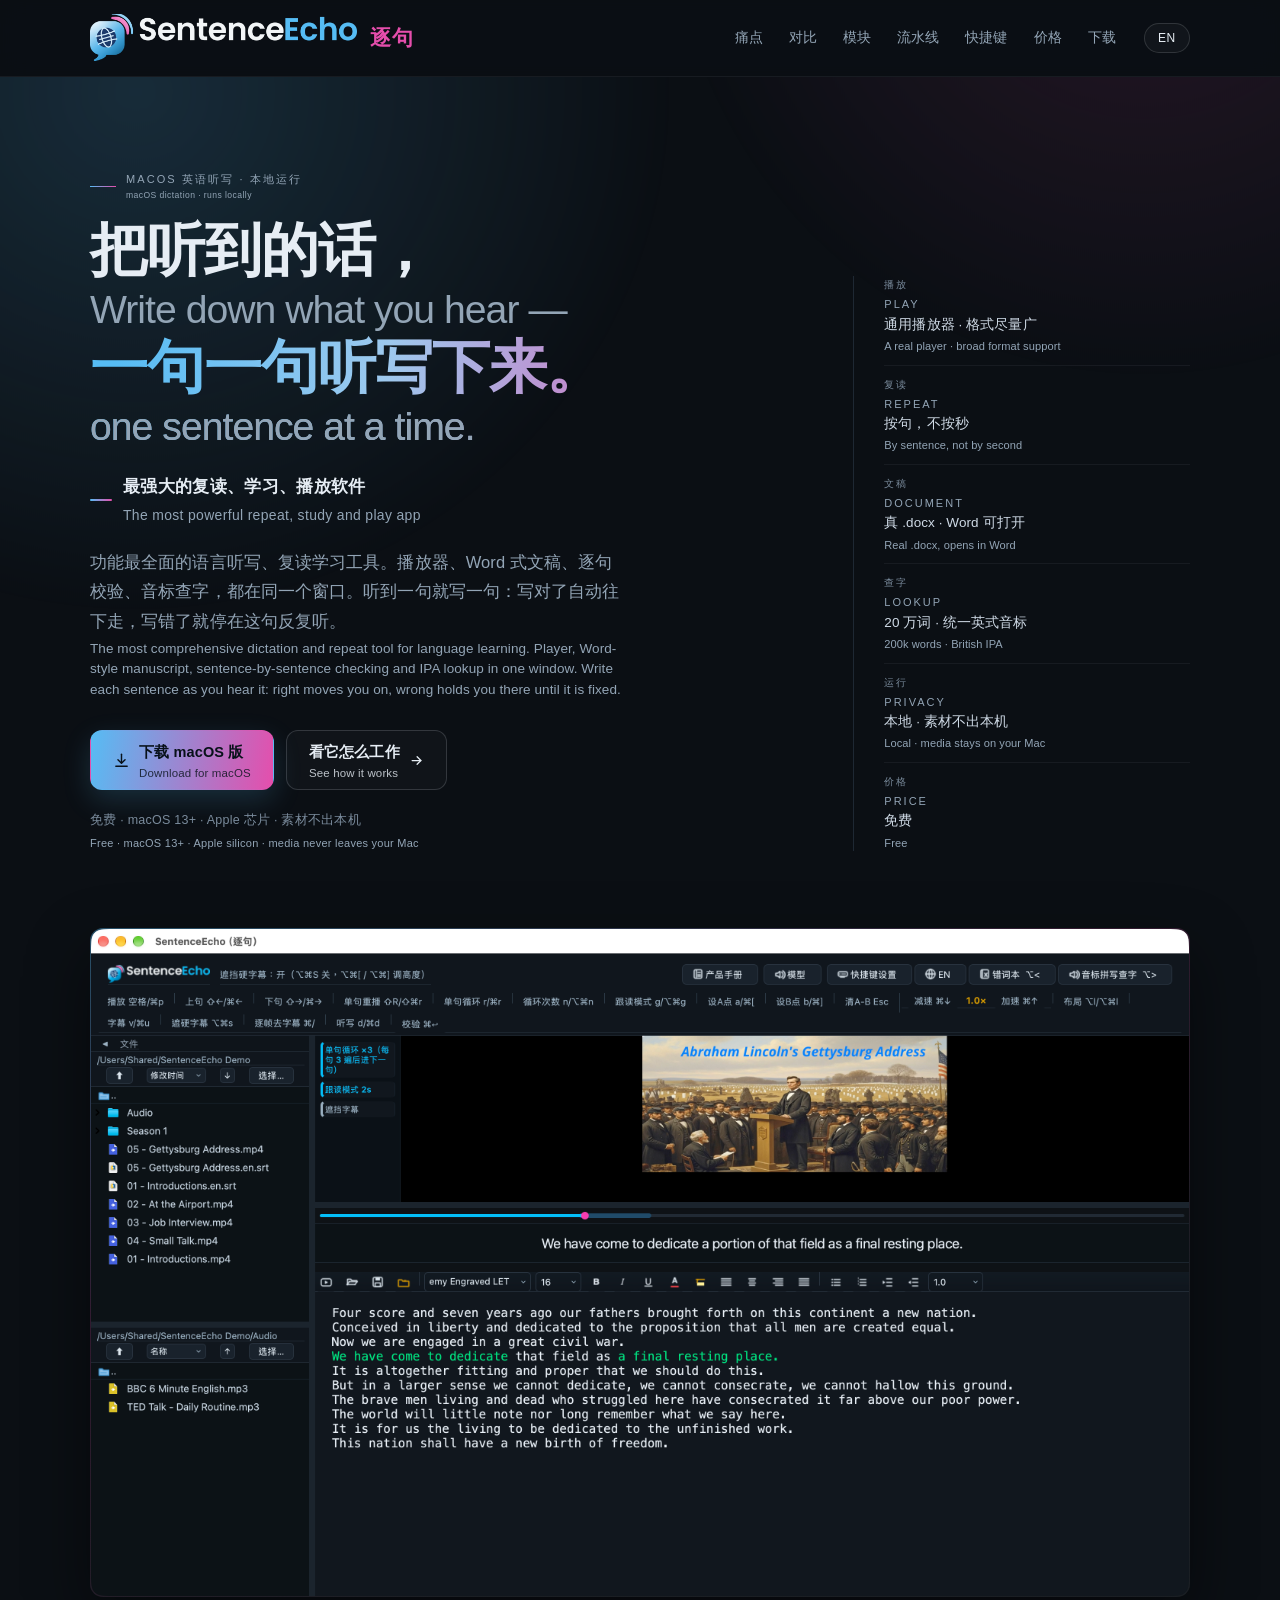
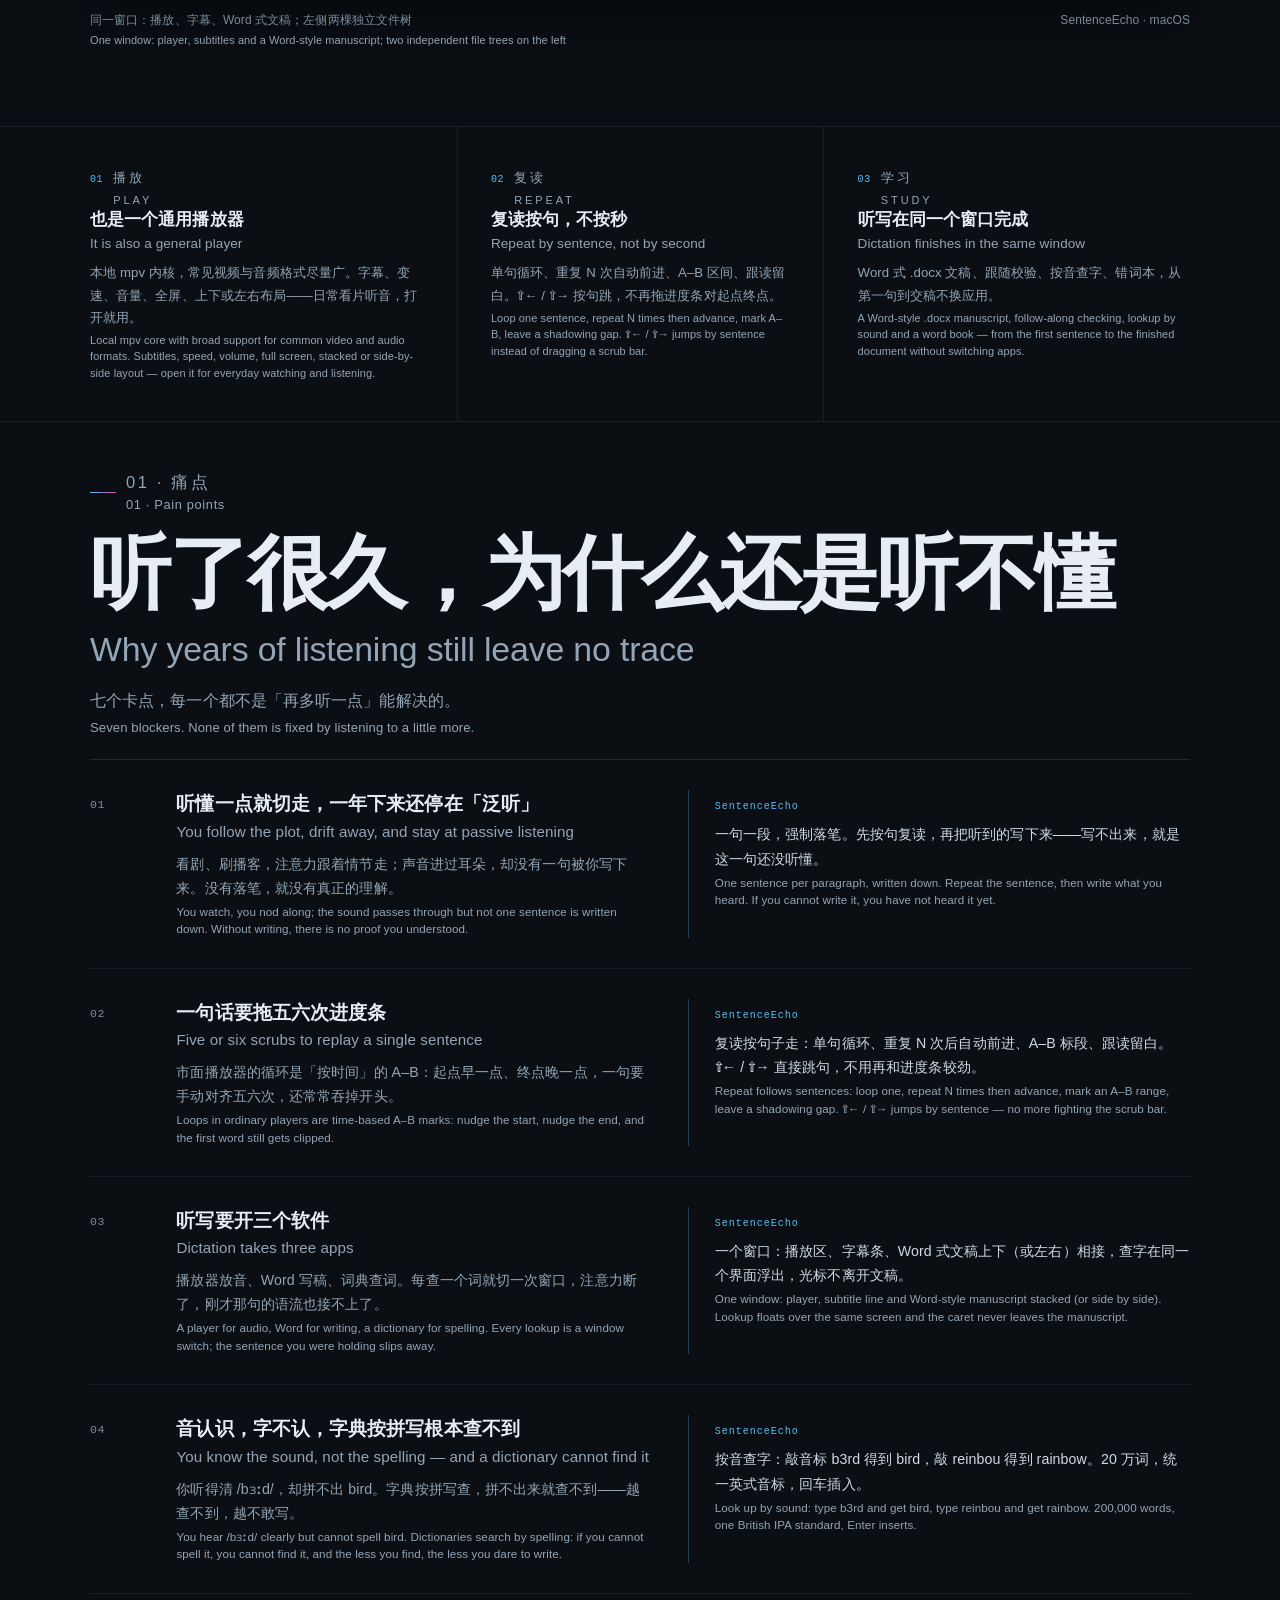
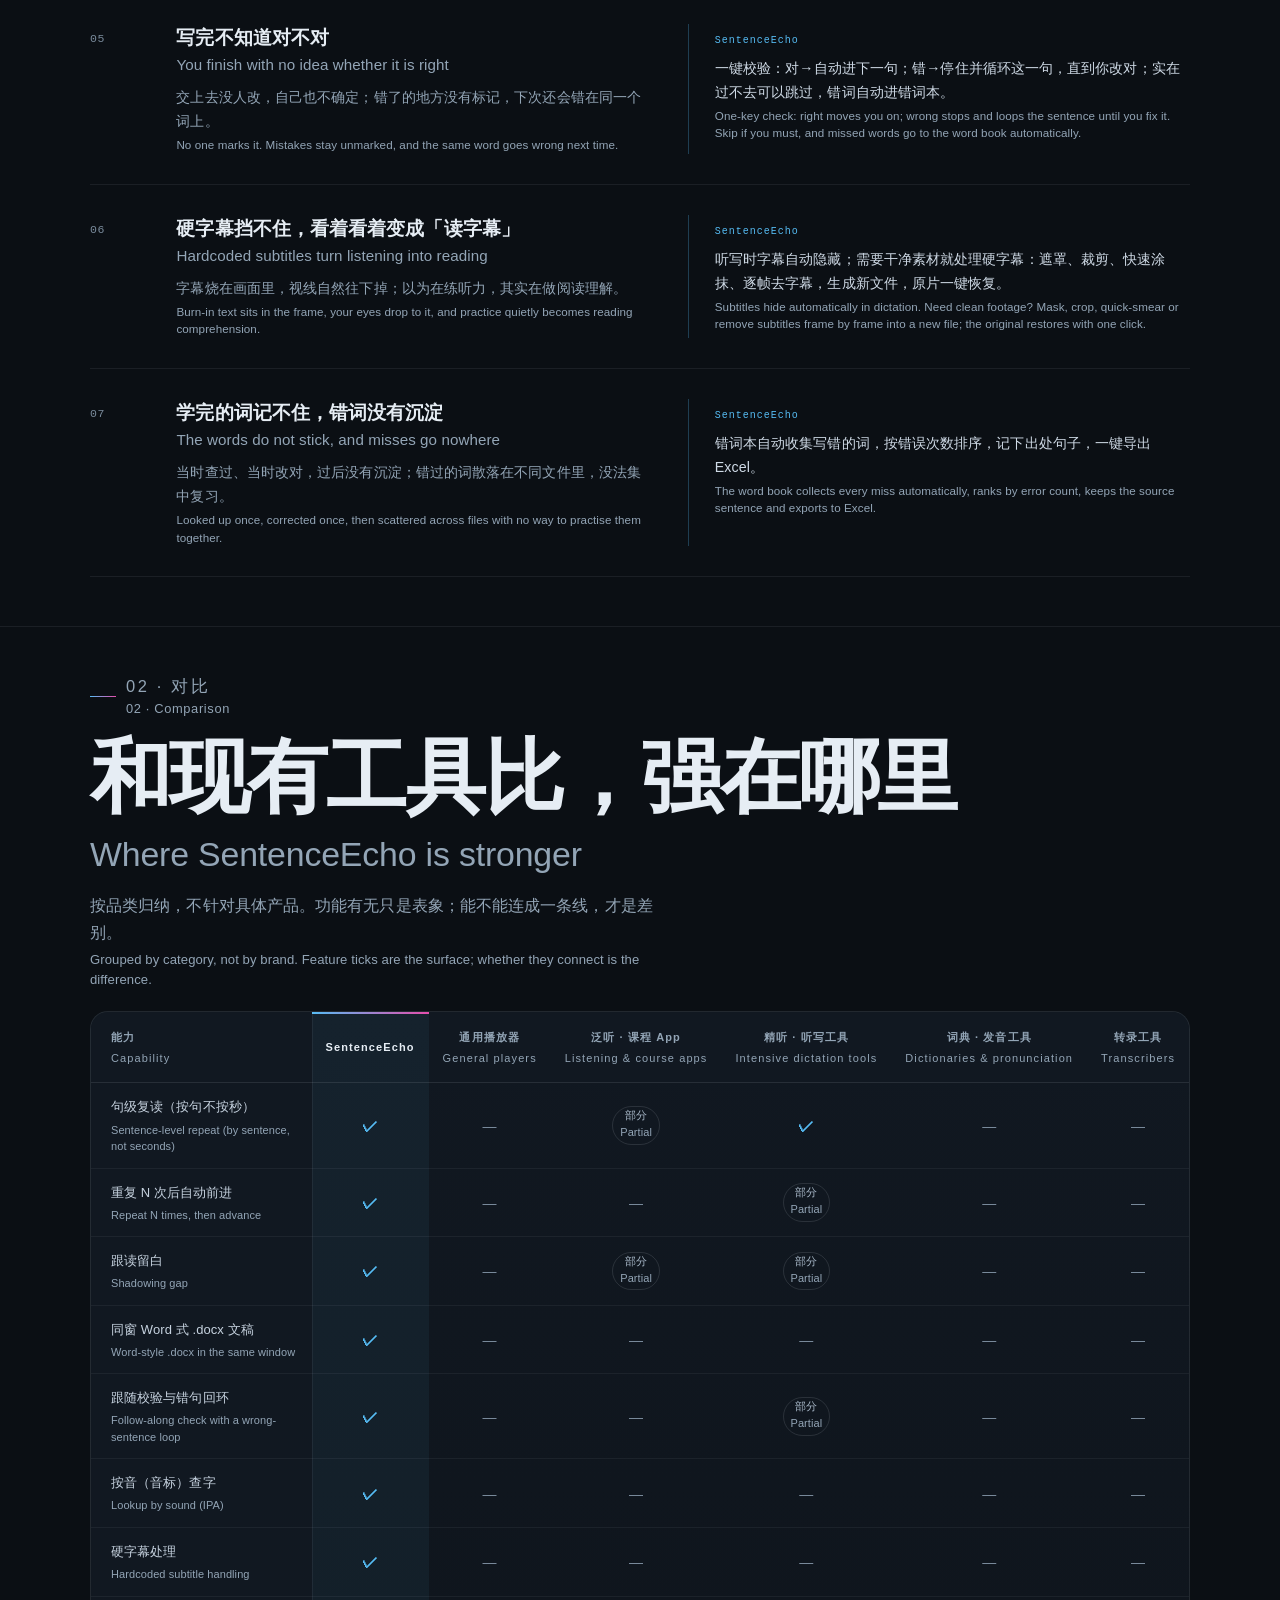
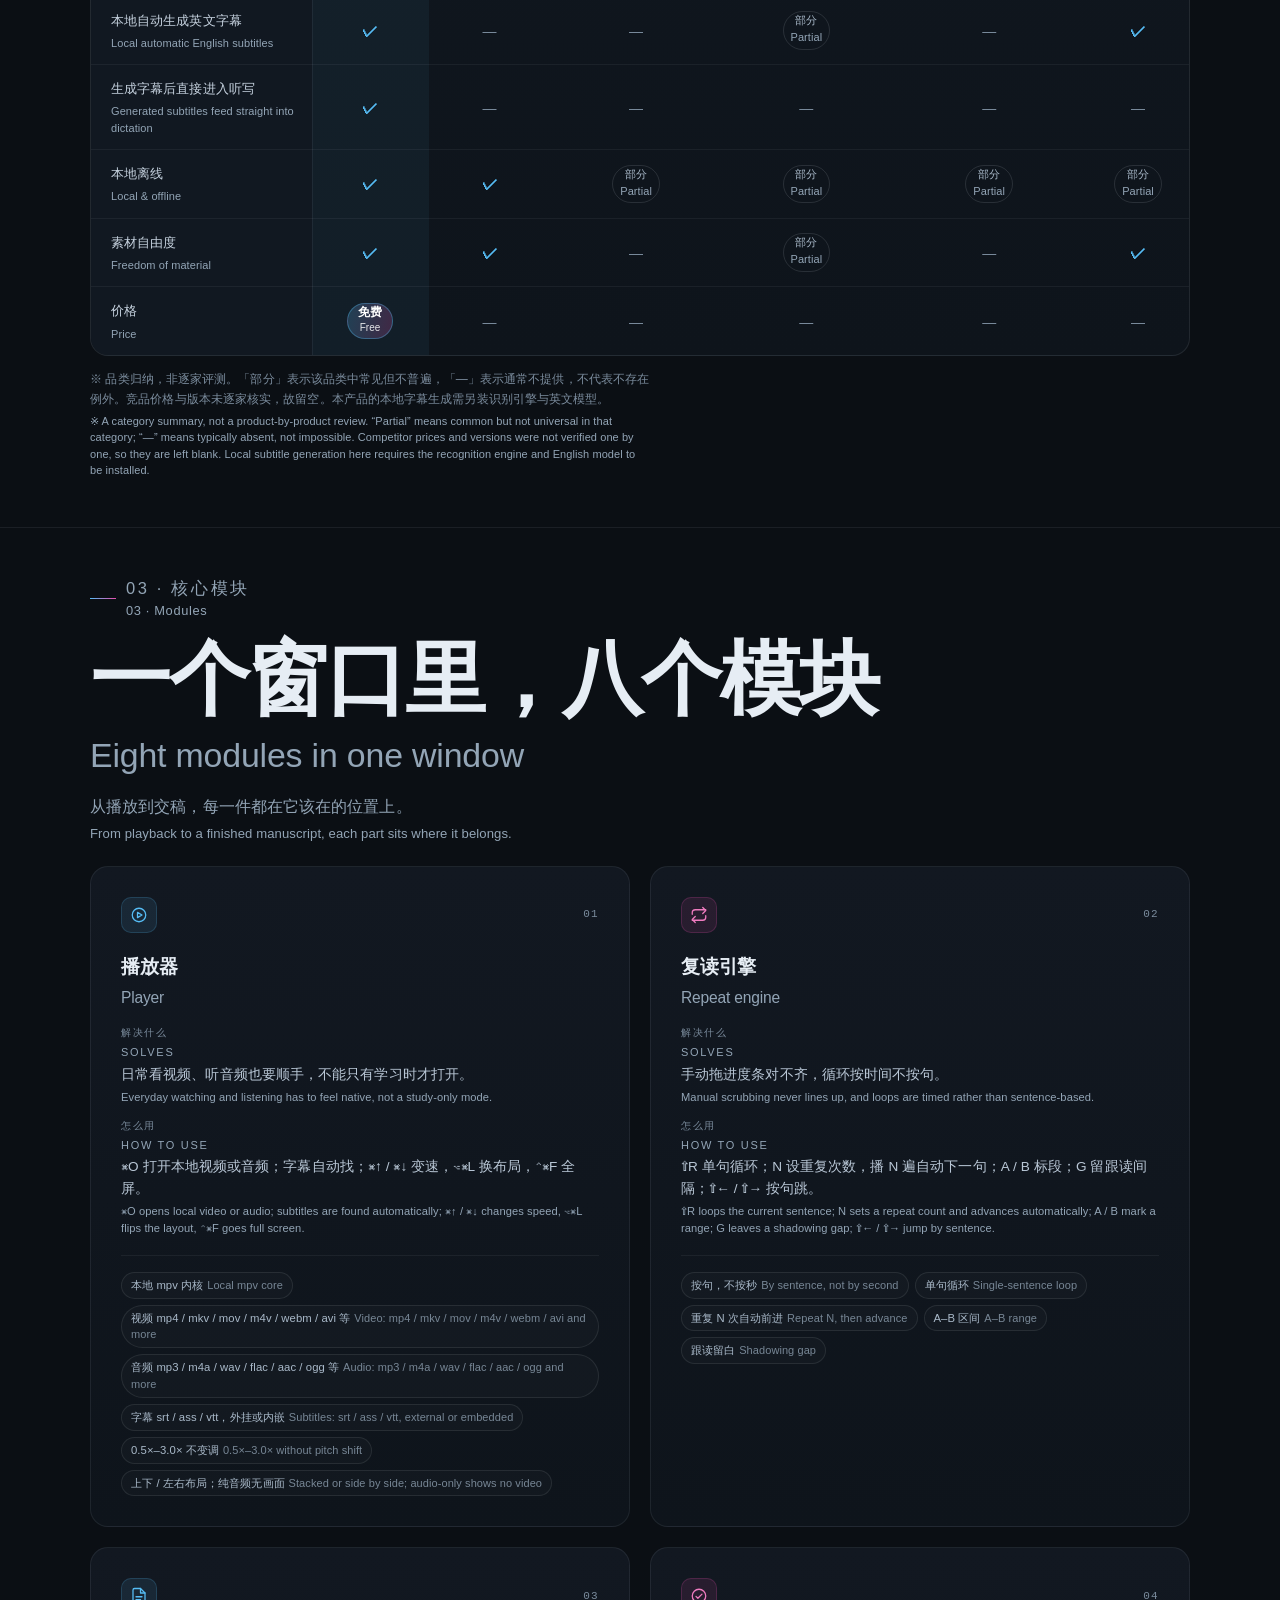
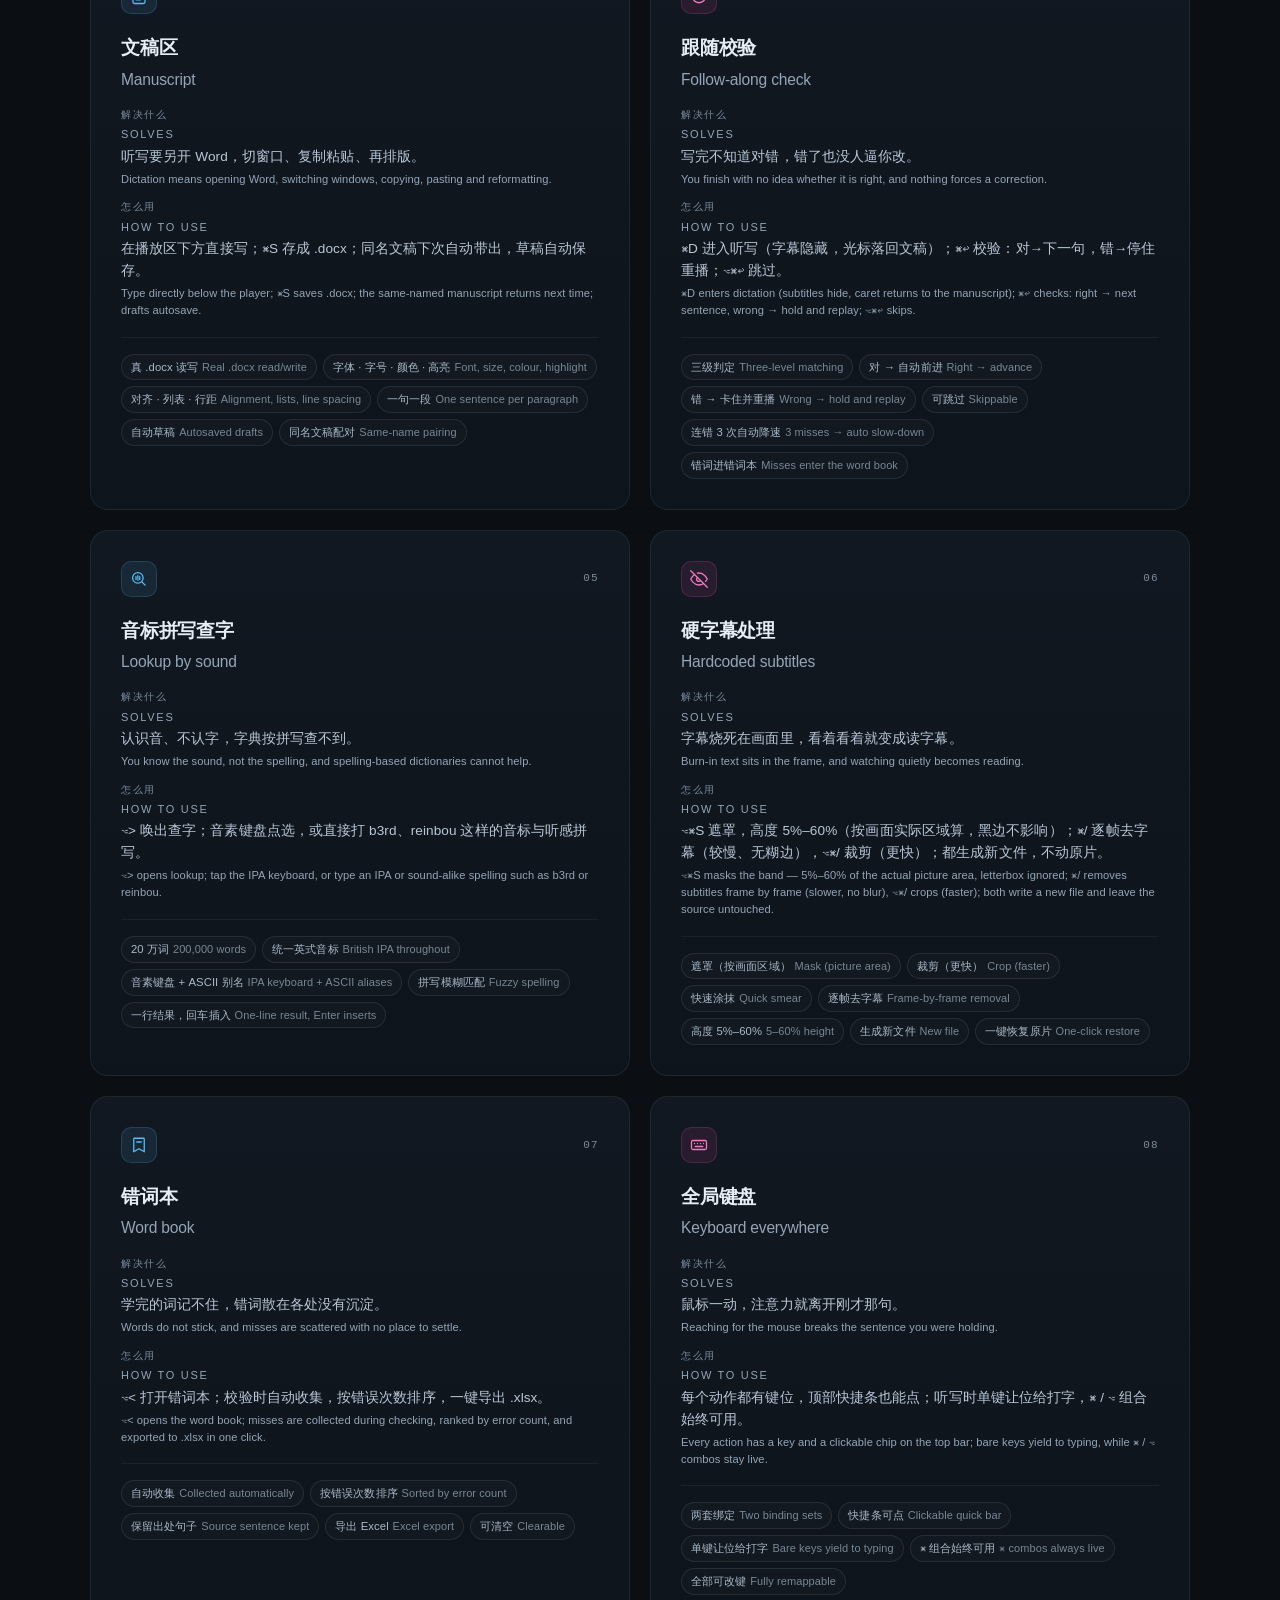
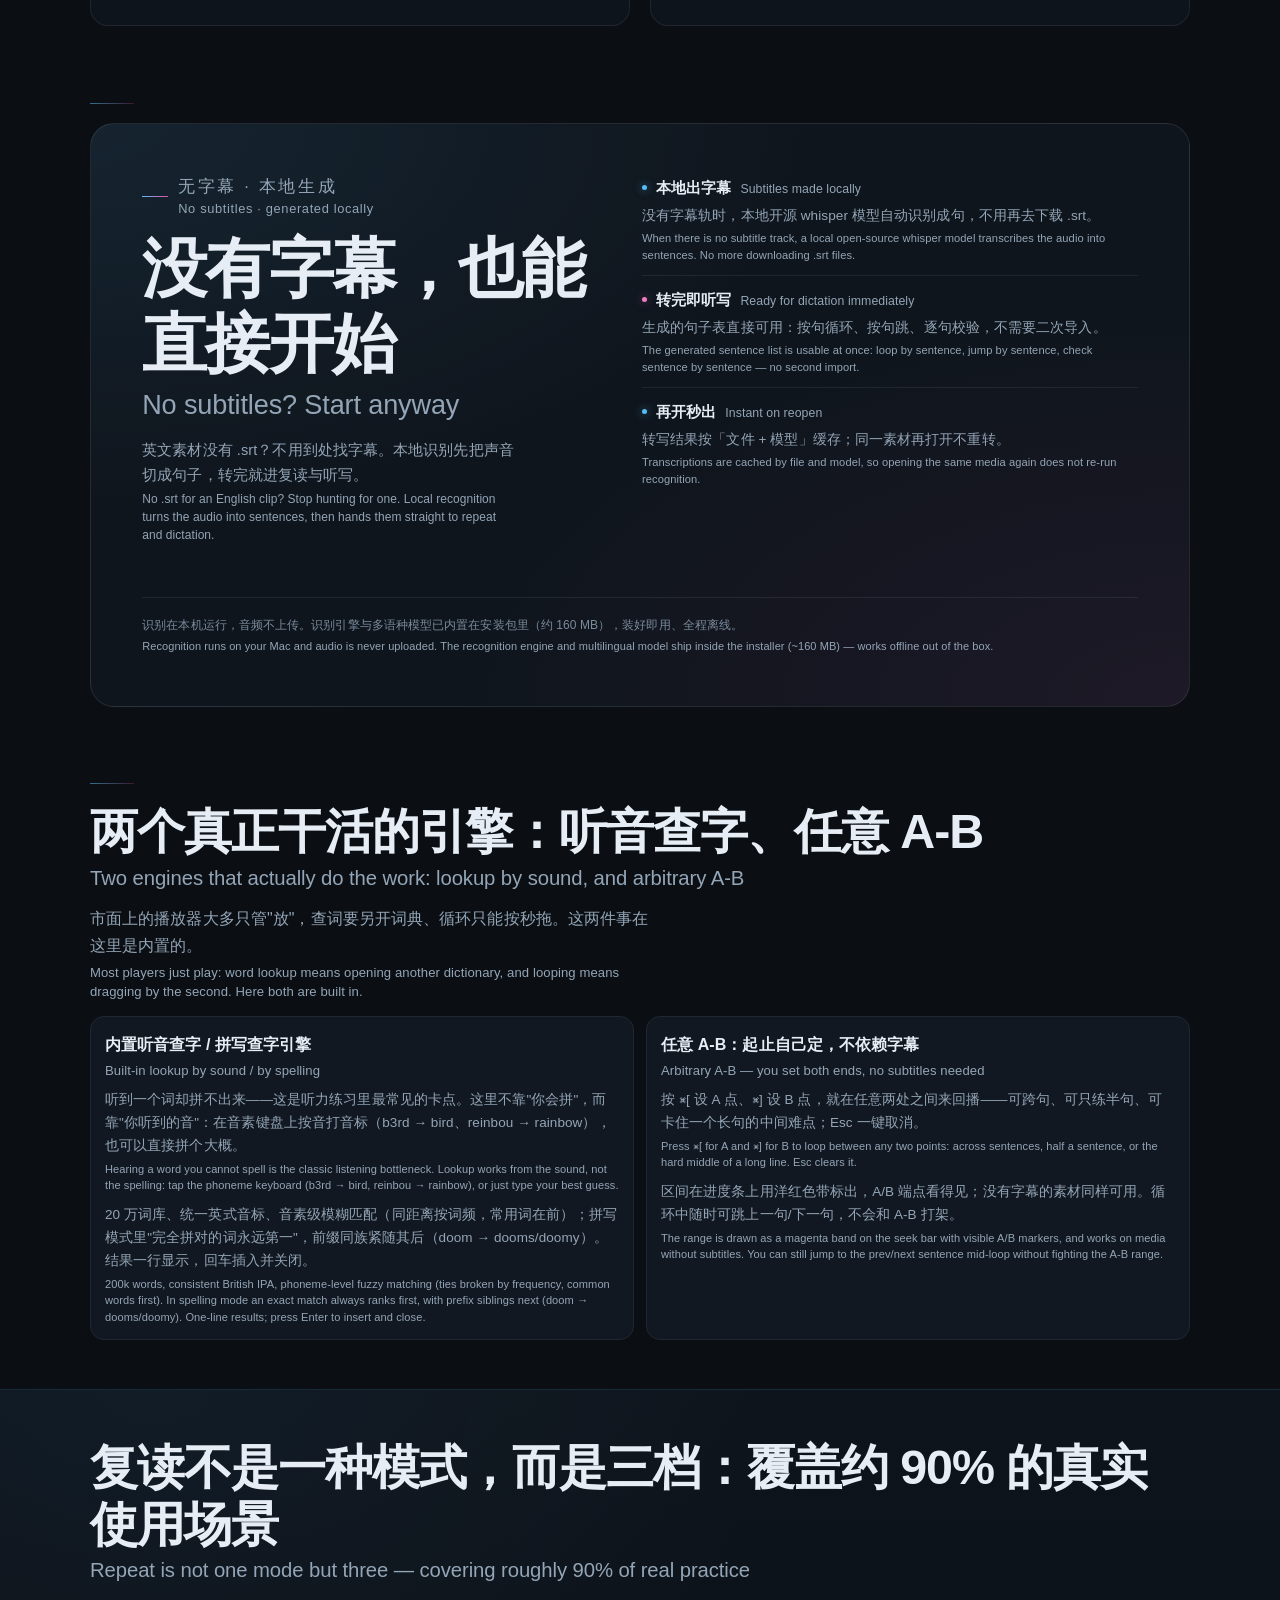
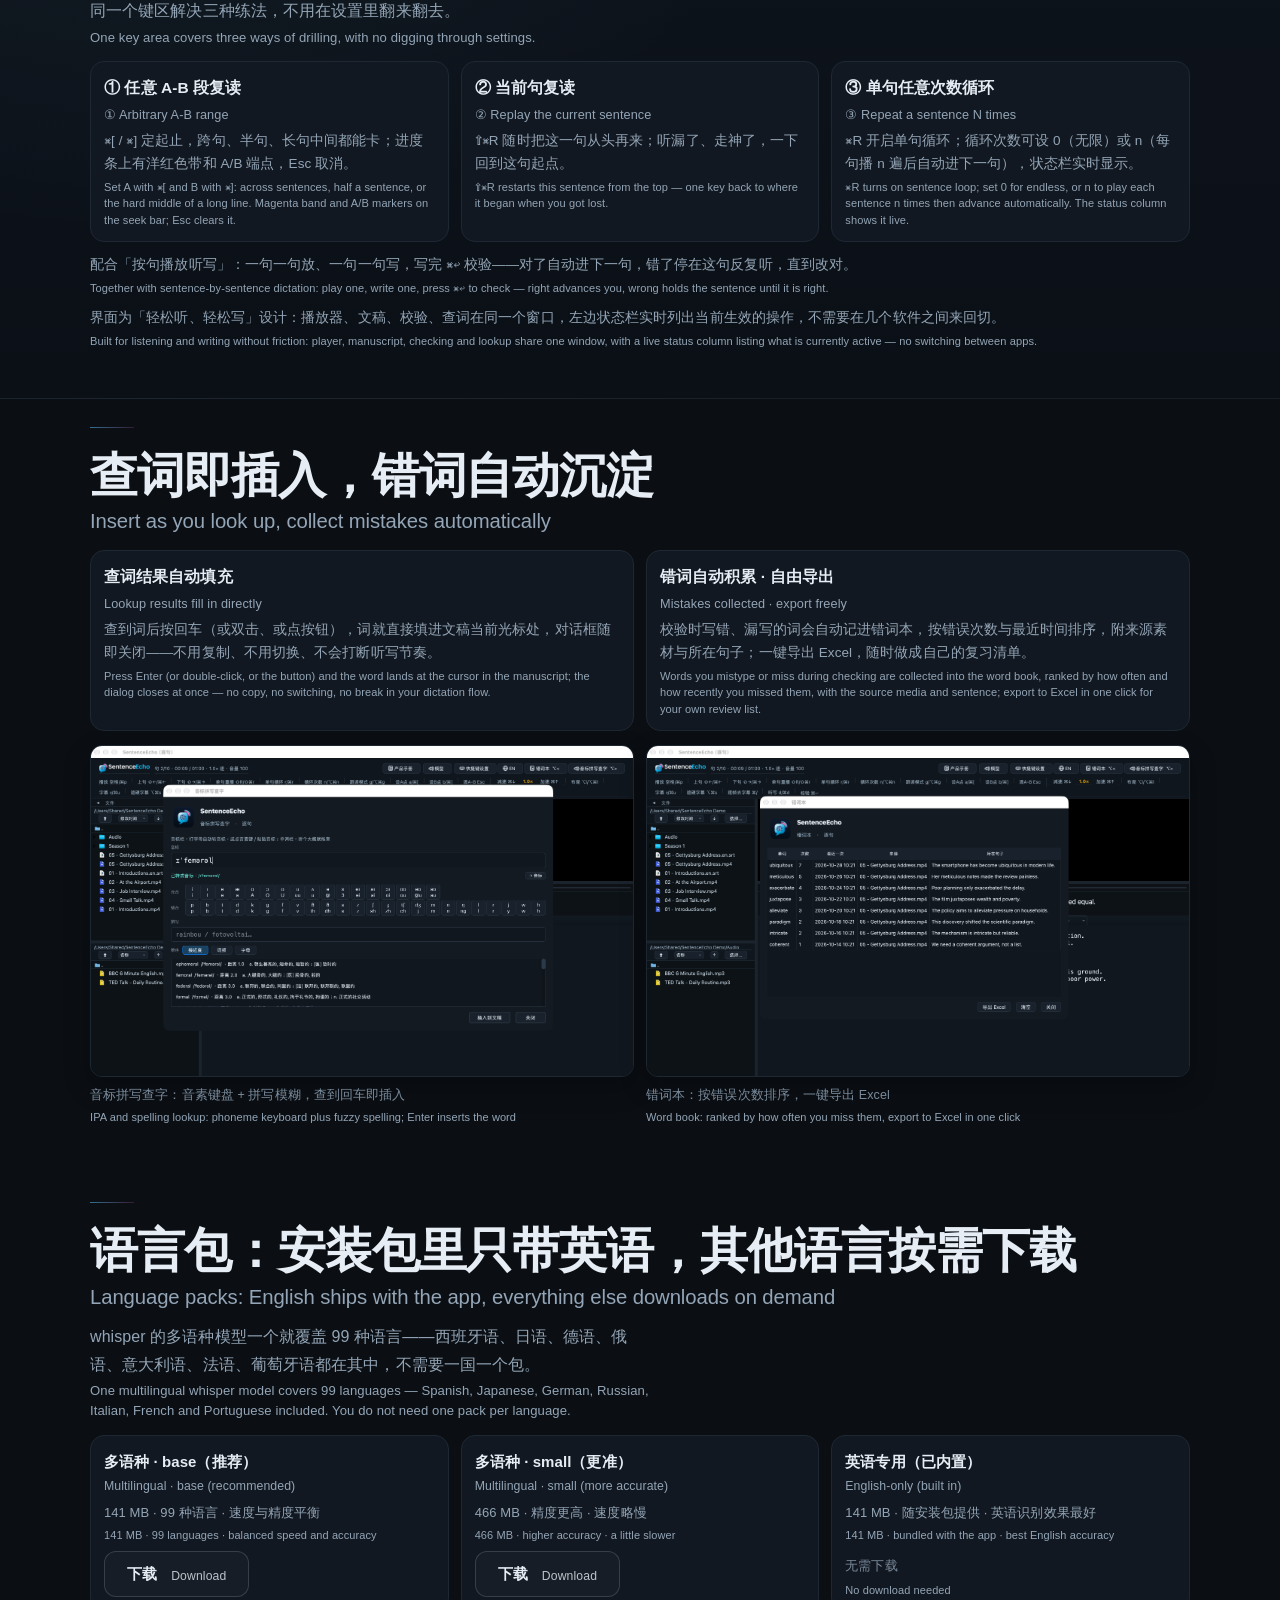
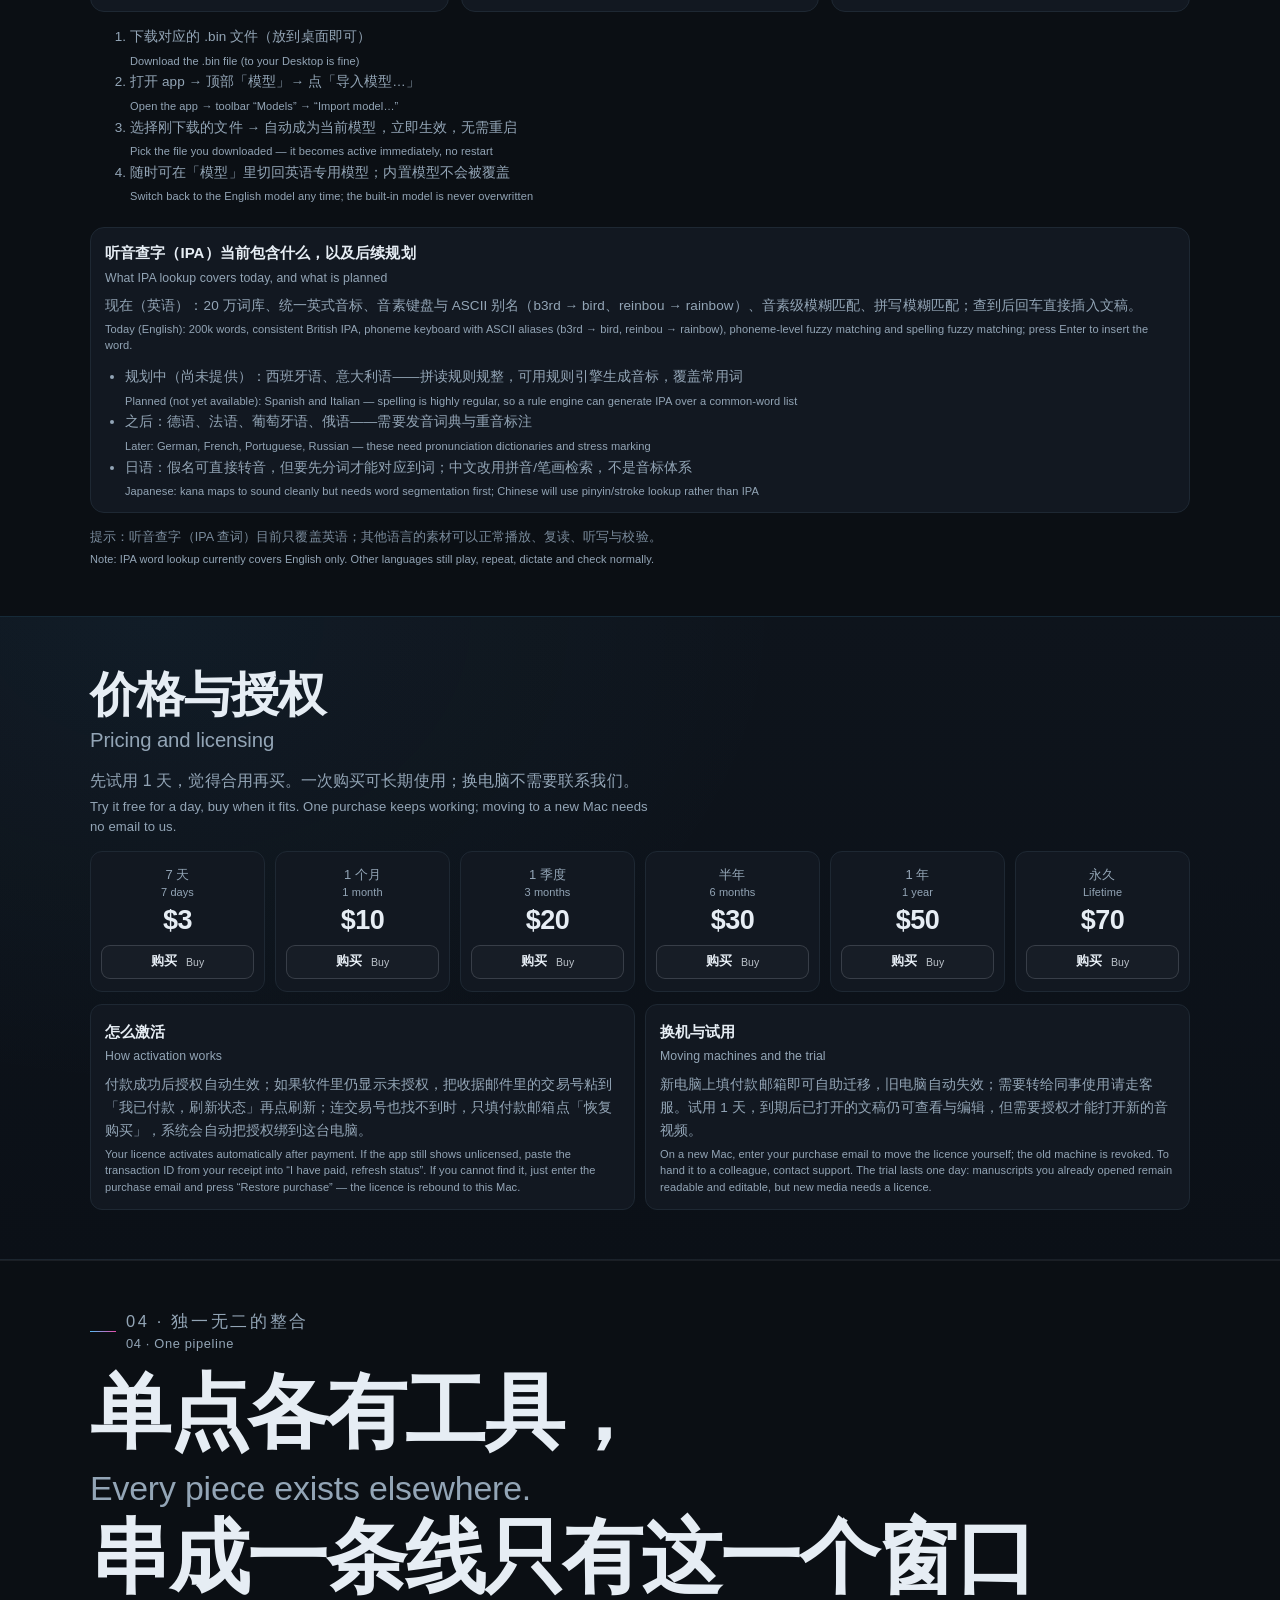
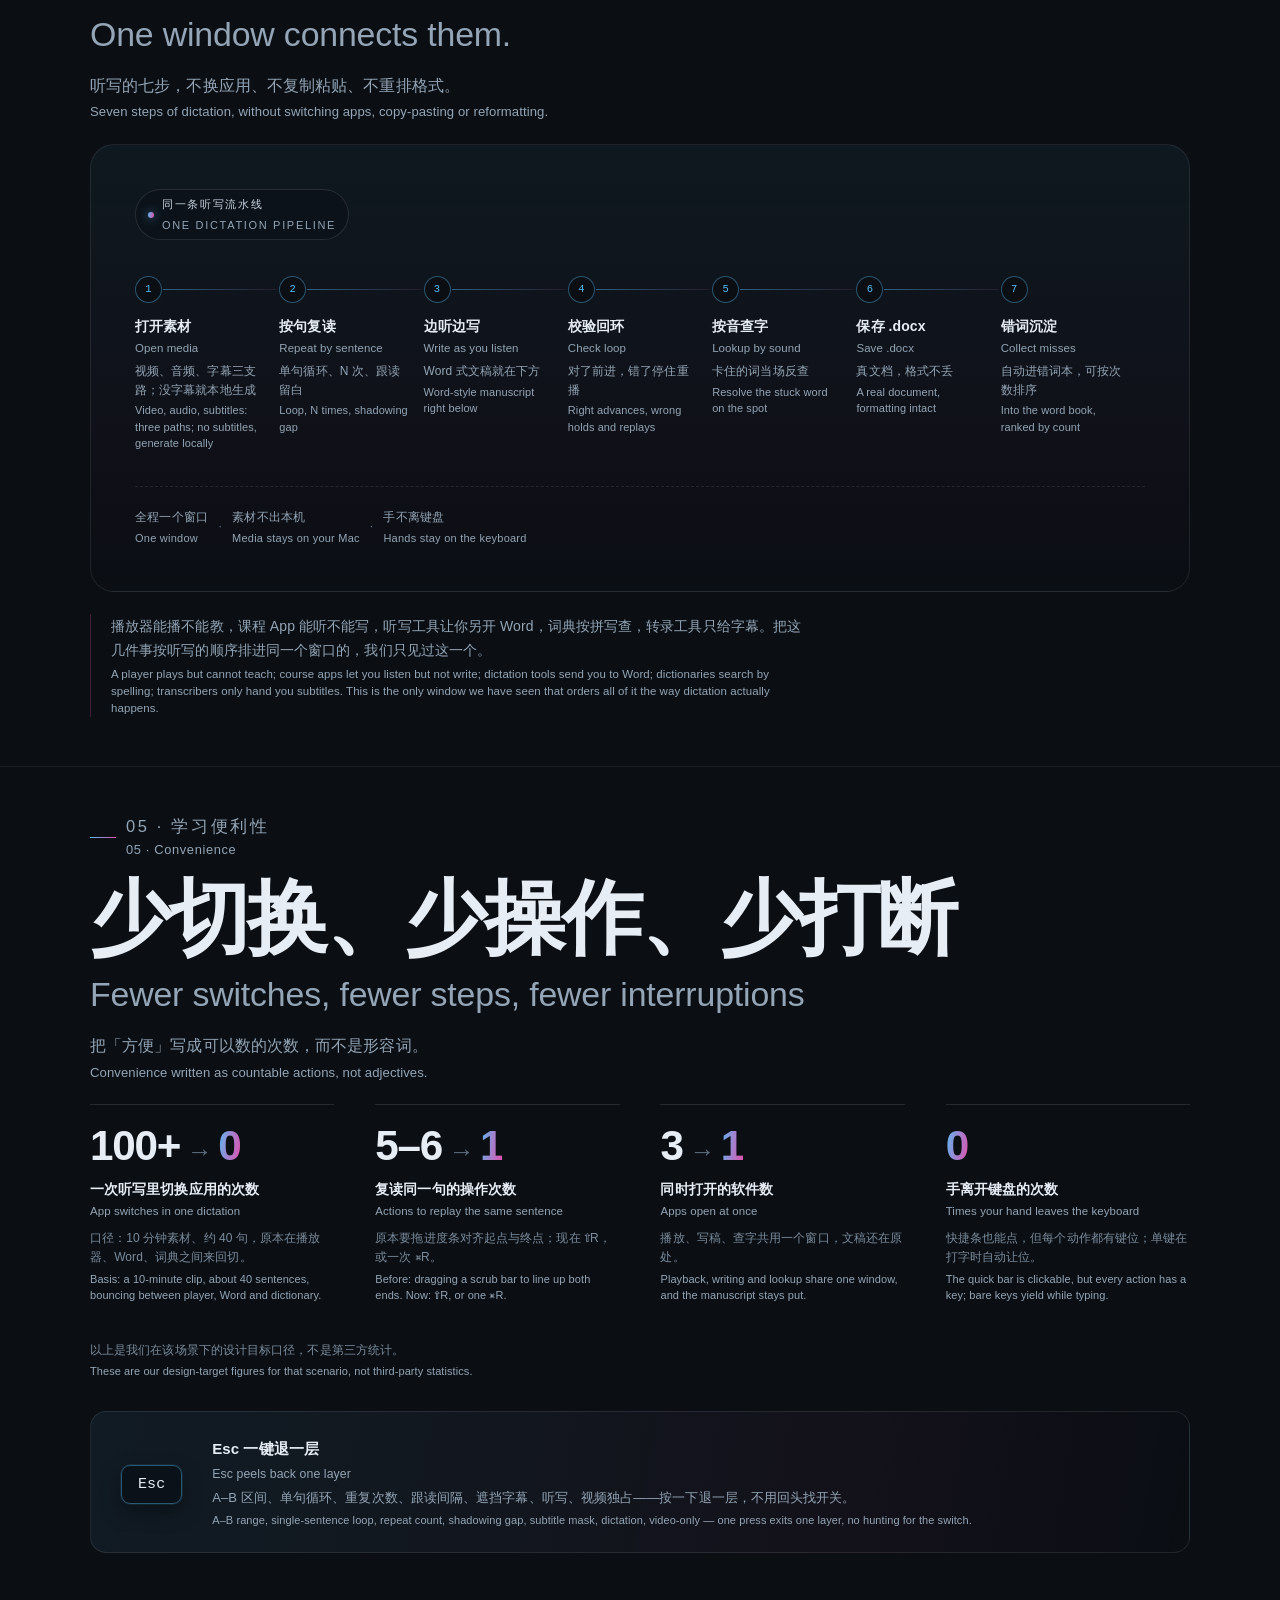
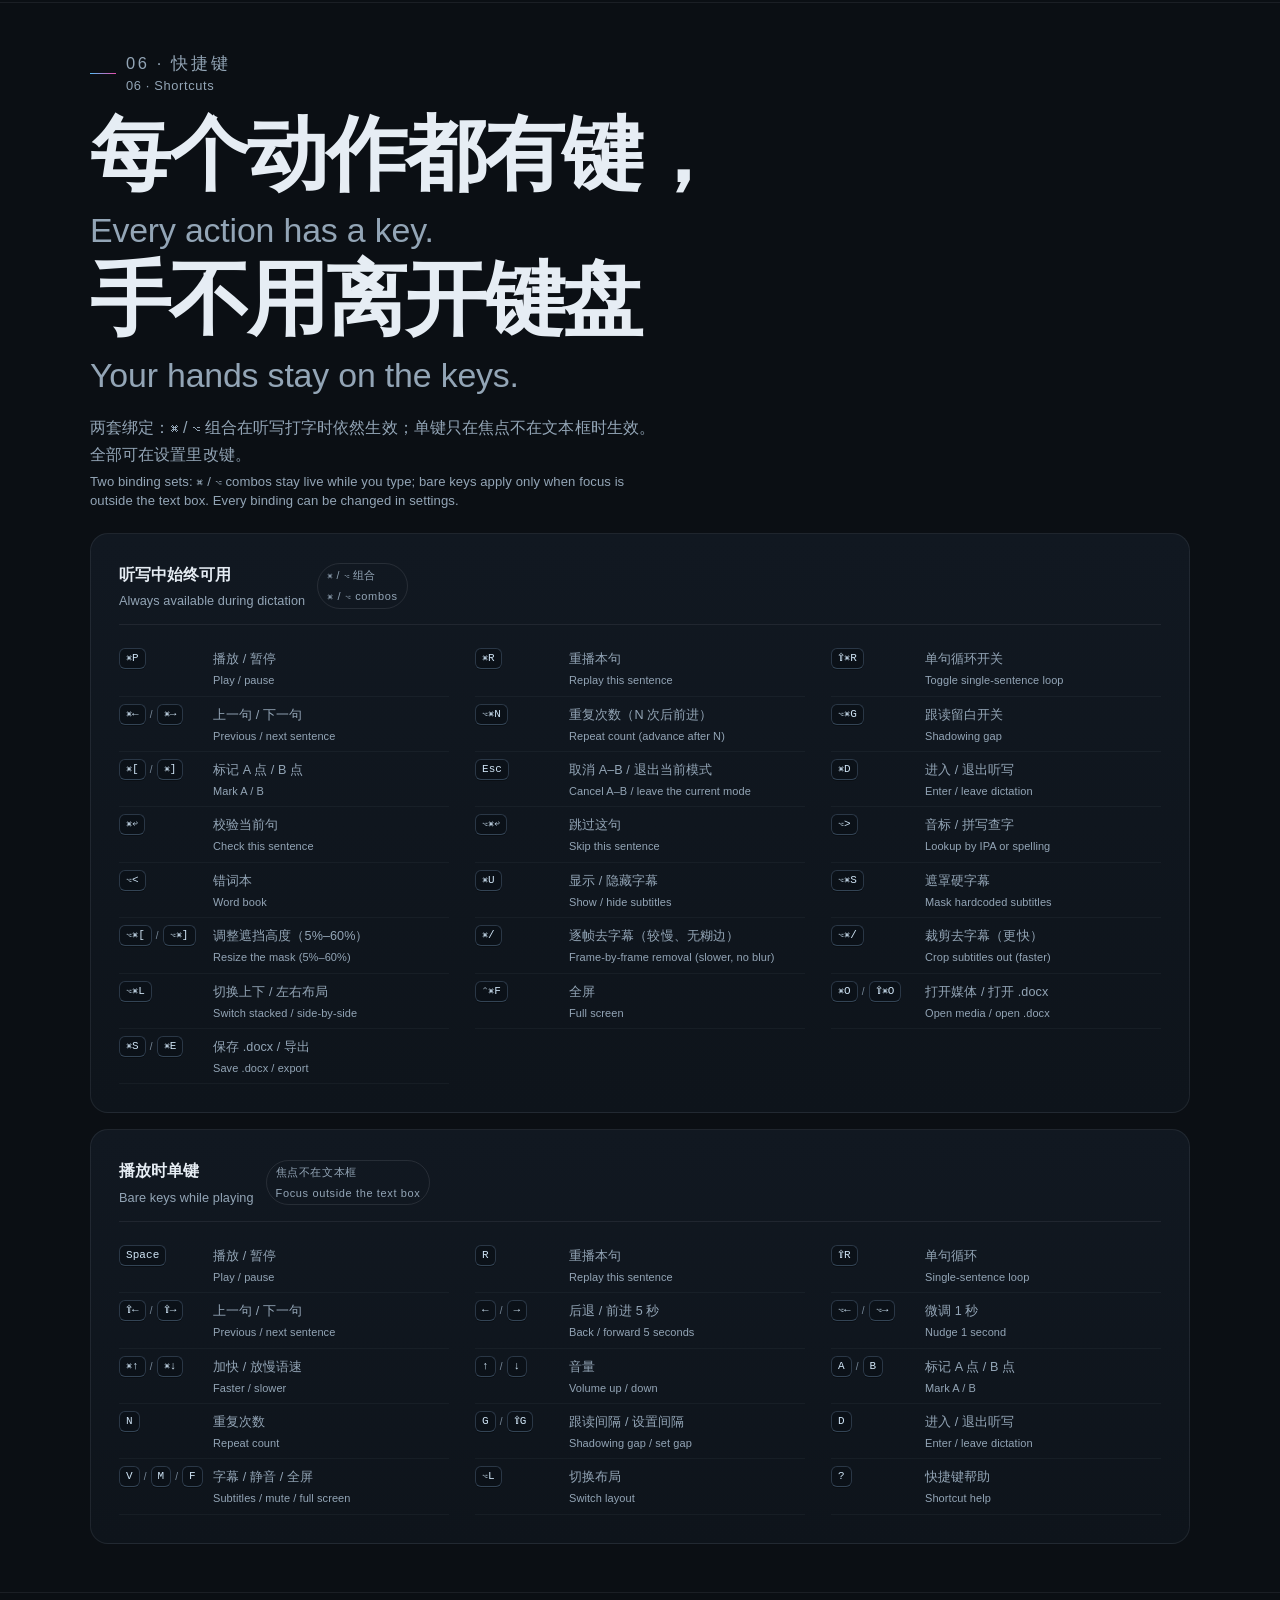
==== index.html @ 5a470839 "copy: 首屏加定位句「功能最全面的语言听写、复读学习工具」（中英）" ====
<!DOCTYPE html>
<html lang="zh-CN" data-lang="zh">
<head>
<meta charset="utf-8">
<meta name="viewport" content="width=device-width, initial-scale=1">
<title>SentenceEcho 逐句 — 最强大的复读、学习、播放软件（macOS）</title>
<meta name="description" content="SentenceEcho（逐句）是 macOS 英语听写软件：按句复读、Word 式 .docx 文稿、跟随校验、音标查字、本地生成英文字幕、硬字幕处理与错词本，全部在同一个窗口，本地运行。">
<link rel="canonical" href="https://www.sentenceecho.com/">
<meta name="theme-color" content="#0b0f14">
<meta property="og:type" content="website">
<meta property="og:url" content="https://www.sentenceecho.com/">
<meta property="og:title" content="SentenceEcho 逐句 — 最强大的复读、学习、播放软件">
<meta property="og:description" content="播放器、Word 式文稿、跟随校验、音标查字、本地生成字幕与错词本，在同一个窗口里完成一次听写。">
<meta property="og:image" content="https://www.sentenceecho.com/assets/app-zh.png">
<meta name="twitter:card" content="summary_large_image">
<link rel="icon" href="assets/favicon.png" sizes="64x64">
<link rel="apple-touch-icon" href="assets/sentenceecho-icon-vivid-256.png">
<link rel="stylesheet" href="style.css">
<script>
(function () {
  var root = document.documentElement;
  root.classList.add("js");
  try {
    if (localStorage.getItem("sentenceecho-lang") === "en") {
      root.lang = "en";
      root.setAttribute("data-lang", "en");
      root.classList.add("i18n-pending");
      setTimeout(function () { root.classList.remove("i18n-pending"); }, 1200);
    }
  } catch (e) { /* localStorage unavailable: stay zh */ }
})();
</script>
</head>
<body id="top">
<a class="skip" href="#main" data-i18n="skip">跳到正文</a>

<header class="site-head">
  <div class="wrap head-in">
    <a class="brand" href="#top" aria-label="SentenceEcho 逐句">
      <img src="assets/sentenceecho-lockup-vivid-512.png" alt="SentenceEcho" width="512" height="92">
      <span class="brand-cn" lang="zh-CN">逐句</span>
    </a>
    <nav class="nav" aria-label="主导航" data-i18n-aria="nav_label">
      <a href="#pains" data-i18n="nav_pains">痛点</a>
      <a href="#compare" data-i18n="nav_compare">对比</a>
      <a href="#modules" data-i18n="nav_modules">模块</a>
      <a href="#pipeline" data-i18n="nav_pipeline">流水线</a>
      <a href="#keys" data-i18n="nav_keys">快捷键</a>
      <a href="#pricing" data-i18n="nav_pricing">价格</a>
      <a href="#download" data-i18n="nav_download">下载</a>
    </nav>
    <button class="lang" id="langbtn" type="button" aria-label="Switch to English">EN</button>
  </div>
</header>

<main id="main">

  <!-- ── Hero ───────────────────────────────────────────── -->
  <section class="hero">
    <div class="hero-glow" aria-hidden="true"></div>
    <div class="wrap">
      <div class="hero-grid">
        <div class="hero-copy">
          <p class="eyebrow"><span class="eb-line" aria-hidden="true"></span><span data-i18n="hero_eb">macOS 英语听写 · 本地运行</span></p>
          <h1 class="hero-h1">
            <span class="h1-l1" data-i18n="hero_h1_1">把听到的话，</span>
            <span class="h1-l2 grad" data-i18n="hero_h1_2">一句一句听写下来。</span>
          </h1>
          <p class="tagline"><span class="tag-line" aria-hidden="true"></span><span data-i18n="hero_tag">最强大的复读、学习、播放软件</span></p>
          <p class="lead" data-i18n="hero_lead">功能最全面的语言听写、复读学习工具。播放器、Word 式文稿、逐句校验、音标查字，都在同一个窗口。听到一句就写一句：写对了自动往下走，写错了就停在这句反复听。</p>
          <div class="cta">
            <a class="btn btn-primary" href="#download">
              <svg class="ico" viewBox="0 0 24 24" width="17" height="17" fill="none" stroke="currentColor" stroke-width="2" stroke-linecap="round" stroke-linejoin="round" aria-hidden="true"><path d="M12 3v12"/><path d="M7 11l5 5 5-5"/><path d="M4 20h16"/></svg>
              <span data-i18n="cta_dl">下载 macOS 版</span>
            </a>
            <a class="btn btn-ghost" href="#pipeline">
              <span data-i18n="cta_how">看它怎么工作</span>
              <svg class="ico" viewBox="0 0 24 24" width="15" height="15" fill="none" stroke="currentColor" stroke-width="2" stroke-linecap="round" stroke-linejoin="round" aria-hidden="true"><path d="M5 12h14"/><path d="M13 6l6 6-6 6"/></svg>
            </a>
          </div>
          <p class="hero-meta" data-i18n="hero_meta">免费 · macOS 13+ · Apple 芯片 · 素材不出本机</p>
        </div>

        <aside class="facts" aria-label="产品要点" data-i18n-aria="facts_label">
          <div class="fact"><span class="fact-k" data-i18n="fact1_k">播放</span><span class="fact-v" data-i18n="fact1_v">通用播放器 · 格式尽量广</span></div>
          <div class="fact"><span class="fact-k" data-i18n="fact2_k">复读</span><span class="fact-v" data-i18n="fact2_v">按句，不按秒</span></div>
          <div class="fact"><span class="fact-k" data-i18n="fact3_k">文稿</span><span class="fact-v" data-i18n="fact3_v">真 .docx · Word 可打开</span></div>
          <div class="fact"><span class="fact-k" data-i18n="fact4_k">查字</span><span class="fact-v" data-i18n="fact4_v">20 万词 · 统一英式音标</span></div>
          <div class="fact"><span class="fact-k" data-i18n="fact5_k">运行</span><span class="fact-v" data-i18n="fact5_v">本地 · 素材不出本机</span></div>
          <div class="fact"><span class="fact-k" data-i18n="fact6_k">价格</span><span class="fact-v" data-i18n="fact6_v">免费</span></div>
        </aside>
      </div>

      <figure class="shot reveal">
        <div class="shot-frame">
          <img id="shotimg" src="assets/app-zh.png" alt="SentenceEcho 主界面：上方播放与字幕，下方 Word 式文稿" width="2880" height="1750" fetchpriority="high" decoding="async">
        </div>
        <figcaption class="shot-cap">
          <span data-i18n="shot_cap_l">同一窗口：播放、字幕、Word 式文稿；左侧两棵独立文件树</span>
          <span class="shot-cap-r" data-i18n="shot_cap_r">SentenceEcho · macOS</span>
        </figcaption>
      </figure>
    </div>
  </section>

  <!-- ── 三条腿 ─────────────────────────────────────────── -->
  <section class="legs-band" aria-label="播放、复读、学习" data-i18n-aria="legs_label">
    <div class="wrap legs">
      <div class="leg reveal">
        <p class="leg-k"><span class="leg-num" aria-hidden="true">01</span><span data-i18n="leg1_k">播放</span></p>
        <h3 data-i18n="leg1_h">也是一个通用播放器</h3>
        <p data-i18n="leg1_p">本地 mpv 内核，常见视频与音频格式尽量广。字幕、变速、音量、全屏、上下或左右布局——日常看片听音，打开就用。</p>
      </div>
      <div class="leg reveal">
        <p class="leg-k"><span class="leg-num" aria-hidden="true">02</span><span data-i18n="leg2_k">复读</span></p>
        <h3 data-i18n="leg2_h">复读按句，不按秒</h3>
        <p data-i18n="leg2_p">单句循环、重复 N 次自动前进、A–B 区间、跟读留白。⇧← / ⇧→ 按句跳，不再拖进度条对起点终点。</p>
      </div>
      <div class="leg reveal">
        <p class="leg-k"><span class="leg-num" aria-hidden="true">03</span><span data-i18n="leg3_k">学习</span></p>
        <h3 data-i18n="leg3_h">听写在同一个窗口完成</h3>
        <p data-i18n="leg3_p">Word 式 .docx 文稿、跟随校验、按音查字、错词本，从第一句到交稿不换应用。</p>
      </div>
    </div>
  </section>

  <!-- ── 01 痛点 ────────────────────────────────────────── -->
  <section class="section" id="pains">
    <div class="wrap">
      <div class="sec-head">
        <p class="eyebrow"><span class="eb-line" aria-hidden="true"></span><span data-i18n="sec1_eb">01 · 痛点</span></p>
        <h2 data-i18n="pains_h">听了很久，为什么还是听不懂</h2>
        <p class="sec-sub" data-i18n="pains_sub">七个卡点，每一个都不是「再多听一点」能解决的。</p>
      </div>

      <ol class="pains">
        <li class="pain reveal">
          <span class="p-num" aria-hidden="true">01</span>
          <div class="p-text">
            <h3 data-i18n="p1_t">听懂一点就切走，一年下来还停在「泛听」</h3>
            <p data-i18n="p1_p">看剧、刷播客，注意力跟着情节走；声音进过耳朵，却没有一句被你写下来。没有落笔，就没有真正的理解。</p>
          </div>
          <div class="p-solve">
            <span class="p-label">SentenceEcho</span>
            <p data-i18n="p1_s">一句一段，强制落笔。先按句复读，再把听到的写下来——写不出来，就是这一句还没听懂。</p>
          </div>
        </li>
        <li class="pain reveal">
          <span class="p-num" aria-hidden="true">02</span>
          <div class="p-text">
            <h3 data-i18n="p2_t">一句话要拖五六次进度条</h3>
            <p data-i18n="p2_p">市面播放器的循环是「按时间」的 A–B：起点早一点、终点晚一点，一句要手动对齐五六次，还常常吞掉开头。</p>
          </div>
          <div class="p-solve">
            <span class="p-label">SentenceEcho</span>
            <p data-i18n="p2_s">复读按句子走：单句循环、重复 N 次后自动前进、A–B 标段、跟读留白。⇧← / ⇧→ 直接跳句，不用再和进度条较劲。</p>
          </div>
        </li>
        <li class="pain reveal">
          <span class="p-num" aria-hidden="true">03</span>
          <div class="p-text">
            <h3 data-i18n="p3_t">听写要开三个软件</h3>
            <p data-i18n="p3_p">播放器放音、Word 写稿、词典查词。每查一个词就切一次窗口，注意力断了，刚才那句的语流也接不上了。</p>
          </div>
          <div class="p-solve">
            <span class="p-label">SentenceEcho</span>
            <p data-i18n="p3_s">一个窗口：播放区、字幕条、Word 式文稿上下（或左右）相接，查字在同一个界面浮出，光标不离开文稿。</p>
          </div>
        </li>
        <li class="pain reveal">
          <span class="p-num" aria-hidden="true">04</span>
          <div class="p-text">
            <h3 data-i18n="p4_t">音认识，字不认，字典按拼写根本查不到</h3>
            <p data-i18n="p4_p">你听得清 /bɜːd/，却拼不出 bird。字典按拼写查，拼不出来就查不到——越查不到，越不敢写。</p>
          </div>
          <div class="p-solve">
            <span class="p-label">SentenceEcho</span>
            <p data-i18n="p4_s">按音查字：敲音标 b3rd 得到 bird，敲 reinbou 得到 rainbow。20 万词，统一英式音标，回车插入。</p>
          </div>
        </li>
        <li class="pain reveal">
          <span class="p-num" aria-hidden="true">05</span>
          <div class="p-text">
            <h3 data-i18n="p5_t">写完不知道对不对</h3>
            <p data-i18n="p5_p">交上去没人改，自己也不确定；错了的地方没有标记，下次还会错在同一个词上。</p>
          </div>
          <div class="p-solve">
            <span class="p-label">SentenceEcho</span>
            <p data-i18n="p5_s">一键校验：对→自动进下一句；错→停住并循环这一句，直到你改对；实在过不去可以跳过，错词自动进错词本。</p>
          </div>
        </li>
        <li class="pain reveal">
          <span class="p-num" aria-hidden="true">06</span>
          <div class="p-text">
            <h3 data-i18n="p6_t">硬字幕挡不住，看着看着变成「读字幕」</h3>
            <p data-i18n="p6_p">字幕烧在画面里，视线自然往下掉；以为在练听力，其实在做阅读理解。</p>
          </div>
          <div class="p-solve">
            <span class="p-label">SentenceEcho</span>
            <p data-i18n="p6_s">听写时字幕自动隐藏；需要干净素材就处理硬字幕：遮罩、裁剪、快速涂抹、逐帧去字幕，生成新文件，原片一键恢复。</p>
          </div>
        </li>
        <li class="pain reveal">
          <span class="p-num" aria-hidden="true">07</span>
          <div class="p-text">
            <h3 data-i18n="p7_t">学完的词记不住，错词没有沉淀</h3>
            <p data-i18n="p7_p">当时查过、当时改对，过后没有沉淀；错过的词散落在不同文件里，没法集中复习。</p>
          </div>
          <div class="p-solve">
            <span class="p-label">SentenceEcho</span>
            <p data-i18n="p7_s">错词本自动收集写错的词，按错误次数排序，记下出处句子，一键导出 Excel。</p>
          </div>
        </li>
      </ol>
    </div>
  </section>

  <!-- ── 02 对比 ────────────────────────────────────────── -->
  <section class="section" id="compare">
    <div class="wrap">
      <div class="sec-head">
        <p class="eyebrow"><span class="eb-line" aria-hidden="true"></span><span data-i18n="sec3_eb">02 · 对比</span></p>
        <h2 data-i18n="cmp_h">和现有工具比，强在哪里</h2>
        <p class="sec-sub" data-i18n="cmp_sub">按品类归纳，不针对具体产品。功能有无只是表象；能不能连成一条线，才是差别。</p>
      </div>

      <div class="table-wrap reveal">
        <table class="cmp">
          <caption class="sr-only" data-i18n="cmp_caption">SentenceEcho 与同类工具的功能对照</caption>
          <thead>
            <tr>
              <th scope="col" class="cmp-corner"><span data-i18n="cmp_cap">能力</span></th>
              <th scope="col" class="is-us"><span data-i18n="cmp_us">SentenceEcho</span></th>
              <th scope="col" data-i18n="cmp_c1">通用播放器</th>
              <th scope="col" data-i18n="cmp_c2">泛听 · 课程 App</th>
              <th scope="col" data-i18n="cmp_c3">精听 · 听写工具</th>
              <th scope="col" data-i18n="cmp_c4">词典 · 发音工具</th>
              <th scope="col" data-i18n="cmp_c5">转录工具</th>
            </tr>
          </thead>
          <tbody>
            <tr>
              <th scope="row" data-i18n="cmp_r1">句级复读（按句不按秒）</th>
              <td class="is-us yes"><span class="v" role="img" aria-label="支持" data-i18n-aria="v_yes">✓</span></td>
              <td class="no"><span class="v" role="img" aria-label="不提供" data-i18n-aria="v_no">—</span></td>
              <td class="part"><span class="v" data-i18n="v_partial">部分</span></td>
              <td class="yes"><span class="v" role="img" aria-label="支持" data-i18n-aria="v_yes">✓</span></td>
              <td class="no"><span class="v" role="img" aria-label="不提供" data-i18n-aria="v_no">—</span></td>
              <td class="no"><span class="v" role="img" aria-label="不提供" data-i18n-aria="v_no">—</span></td>
            </tr>
            <tr>
              <th scope="row" data-i18n="cmp_r2">重复 N 次后自动前进</th>
              <td class="is-us yes"><span class="v" role="img" aria-label="支持" data-i18n-aria="v_yes">✓</span></td>
              <td class="no"><span class="v" role="img" aria-label="不提供" data-i18n-aria="v_no">—</span></td>
              <td class="no"><span class="v" role="img" aria-label="不提供" data-i18n-aria="v_no">—</span></td>
              <td class="part"><span class="v" data-i18n="v_partial">部分</span></td>
              <td class="no"><span class="v" role="img" aria-label="不提供" data-i18n-aria="v_no">—</span></td>
              <td class="no"><span class="v" role="img" aria-label="不提供" data-i18n-aria="v_no">—</span></td>
            </tr>
            <tr>
              <th scope="row" data-i18n="cmp_r3">跟读留白</th>
              <td class="is-us yes"><span class="v" role="img" aria-label="支持" data-i18n-aria="v_yes">✓</span></td>
              <td class="no"><span class="v" role="img" aria-label="不提供" data-i18n-aria="v_no">—</span></td>
              <td class="part"><span class="v" data-i18n="v_partial">部分</span></td>
              <td class="part"><span class="v" data-i18n="v_partial">部分</span></td>
              <td class="no"><span class="v" role="img" aria-label="不提供" data-i18n-aria="v_no">—</span></td>
              <td class="no"><span class="v" role="img" aria-label="不提供" data-i18n-aria="v_no">—</span></td>
            </tr>
            <tr>
              <th scope="row" data-i18n="cmp_r4">同窗 Word 式 .docx 文稿</th>
              <td class="is-us yes"><span class="v" role="img" aria-label="支持" data-i18n-aria="v_yes">✓</span></td>
              <td class="no"><span class="v" role="img" aria-label="不提供" data-i18n-aria="v_no">—</span></td>
              <td class="no"><span class="v" role="img" aria-label="不提供" data-i18n-aria="v_no">—</span></td>
              <td class="no"><span class="v" role="img" aria-label="不提供" data-i18n-aria="v_no">—</span></td>
              <td class="no"><span class="v" role="img" aria-label="不提供" data-i18n-aria="v_no">—</span></td>
              <td class="no"><span class="v" role="img" aria-label="不提供" data-i18n-aria="v_no">—</span></td>
            </tr>
            <tr>
              <th scope="row" data-i18n="cmp_r5">跟随校验与错句回环</th>
              <td class="is-us yes"><span class="v" role="img" aria-label="支持" data-i18n-aria="v_yes">✓</span></td>
              <td class="no"><span class="v" role="img" aria-label="不提供" data-i18n-aria="v_no">—</span></td>
              <td class="no"><span class="v" role="img" aria-label="不提供" data-i18n-aria="v_no">—</span></td>
              <td class="part"><span class="v" data-i18n="v_partial">部分</span></td>
              <td class="no"><span class="v" role="img" aria-label="不提供" data-i18n-aria="v_no">—</span></td>
              <td class="no"><span class="v" role="img" aria-label="不提供" data-i18n-aria="v_no">—</span></td>
            </tr>
            <tr>
              <th scope="row" data-i18n="cmp_r6">按音（音标）查字</th>
              <td class="is-us yes"><span class="v" role="img" aria-label="支持" data-i18n-aria="v_yes">✓</span></td>
              <td class="no"><span class="v" role="img" aria-label="不提供" data-i18n-aria="v_no">—</span></td>
              <td class="no"><span class="v" role="img" aria-label="不提供" data-i18n-aria="v_no">—</span></td>
              <td class="no"><span class="v" role="img" aria-label="不提供" data-i18n-aria="v_no">—</span></td>
              <td class="no"><span class="v" role="img" aria-label="不提供" data-i18n-aria="v_no">—</span></td>
              <td class="no"><span class="v" role="img" aria-label="不提供" data-i18n-aria="v_no">—</span></td>
            </tr>
            <tr>
              <th scope="row" data-i18n="cmp_r7">硬字幕处理</th>
              <td class="is-us yes"><span class="v" role="img" aria-label="支持" data-i18n-aria="v_yes">✓</span></td>
              <td class="no"><span class="v" role="img" aria-label="不提供" data-i18n-aria="v_no">—</span></td>
              <td class="no"><span class="v" role="img" aria-label="不提供" data-i18n-aria="v_no">—</span></td>
              <td class="no"><span class="v" role="img" aria-label="不提供" data-i18n-aria="v_no">—</span></td>
              <td class="no"><span class="v" role="img" aria-label="不提供" data-i18n-aria="v_no">—</span></td>
              <td class="no"><span class="v" role="img" aria-label="不提供" data-i18n-aria="v_no">—</span></td>
            </tr>
            <tr>
              <th scope="row" data-i18n="cmp_r8">本地自动生成英文字幕</th>
              <td class="is-us yes"><span class="v" role="img" aria-label="支持" data-i18n-aria="v_yes">✓</span></td>
              <td class="no"><span class="v" role="img" aria-label="不提供" data-i18n-aria="v_no">—</span></td>
              <td class="no"><span class="v" role="img" aria-label="不提供" data-i18n-aria="v_no">—</span></td>
              <td class="part"><span class="v" data-i18n="v_partial">部分</span></td>
              <td class="no"><span class="v" role="img" aria-label="不提供" data-i18n-aria="v_no">—</span></td>
              <td class="yes"><span class="v" role="img" aria-label="支持" data-i18n-aria="v_yes">✓</span></td>
            </tr>
            <tr>
              <th scope="row" data-i18n="cmp_r9">生成字幕后直接进入听写</th>
              <td class="is-us yes"><span class="v" role="img" aria-label="支持" data-i18n-aria="v_yes">✓</span></td>
              <td class="no"><span class="v" role="img" aria-label="不提供" data-i18n-aria="v_no">—</span></td>
              <td class="no"><span class="v" role="img" aria-label="不提供" data-i18n-aria="v_no">—</span></td>
              <td class="no"><span class="v" role="img" aria-label="不提供" data-i18n-aria="v_no">—</span></td>
              <td class="no"><span class="v" role="img" aria-label="不提供" data-i18n-aria="v_no">—</span></td>
              <td class="no"><span class="v" role="img" aria-label="不提供" data-i18n-aria="v_no">—</span></td>
            </tr>
            <tr>
              <th scope="row" data-i18n="cmp_r10">本地离线</th>
              <td class="is-us yes"><span class="v" role="img" aria-label="支持" data-i18n-aria="v_yes">✓</span></td>
              <td class="yes"><span class="v" role="img" aria-label="支持" data-i18n-aria="v_yes">✓</span></td>
              <td class="part"><span class="v" data-i18n="v_partial">部分</span></td>
              <td class="part"><span class="v" data-i18n="v_partial">部分</span></td>
              <td class="part"><span class="v" data-i18n="v_partial">部分</span></td>
              <td class="part"><span class="v" data-i18n="v_partial">部分</span></td>
            </tr>
            <tr>
              <th scope="row" data-i18n="cmp_r11">素材自由度</th>
              <td class="is-us yes"><span class="v" role="img" aria-label="支持" data-i18n-aria="v_yes">✓</span></td>
              <td class="yes"><span class="v" role="img" aria-label="支持" data-i18n-aria="v_yes">✓</span></td>
              <td class="no"><span class="v" role="img" aria-label="不提供" data-i18n-aria="v_no">—</span></td>
              <td class="part"><span class="v" data-i18n="v_partial">部分</span></td>
              <td class="no"><span class="v" role="img" aria-label="不提供" data-i18n-aria="v_no">—</span></td>
              <td class="yes"><span class="v" role="img" aria-label="支持" data-i18n-aria="v_yes">✓</span></td>
            </tr>
            <tr>
              <th scope="row" data-i18n="cmp_r12">价格</th>
              <td class="is-us"><span class="v free" data-i18n="v_free">免费</span></td>
              <td class="no"><span class="v" role="img" aria-label="未核实" data-i18n-aria="v_na">—</span></td>
              <td class="no"><span class="v" role="img" aria-label="未核实" data-i18n-aria="v_na">—</span></td>
              <td class="no"><span class="v" role="img" aria-label="未核实" data-i18n-aria="v_na">—</span></td>
              <td class="no"><span class="v" role="img" aria-label="未核实" data-i18n-aria="v_na">—</span></td>
              <td class="no"><span class="v" role="img" aria-label="未核实" data-i18n-aria="v_na">—</span></td>
            </tr>
          </tbody>
        </table>
      </div>
      <p class="table-hint" data-i18n="cmp_hint">← 左右滑动查看完整表格 →</p>
      <p class="table-note" data-i18n="cmp_note">※ 品类归纳，非逐家评测。「部分」表示该品类中常见但不普遍，「—」表示通常不提供，不代表不存在例外。竞品价格与版本未逐家核实，故留空。本产品的本地字幕生成需另装识别引擎与英文模型。</p>
    </div>
  </section>

  <!-- ── 03 核心模块 ────────────────────────────────────── -->
  <section class="section" id="modules">
    <div class="wrap">
      <div class="sec-head">
        <p class="eyebrow"><span class="eb-line" aria-hidden="true"></span><span data-i18n="sec2_eb">03 · 核心模块</span></p>
        <h2 data-i18n="mods_h">一个窗口里，八个模块</h2>
        <p class="sec-sub" data-i18n="mods_sub">从播放到交稿，每一件都在它该在的位置上。</p>
      </div>

      <div class="modules">
        <article class="module reveal" style="--i:0">
          <div class="m-head">
            <span class="m-ico" aria-hidden="true"><svg viewBox="0 0 24 24" width="18" height="18" fill="none" stroke="currentColor" stroke-width="1.7" stroke-linecap="round" stroke-linejoin="round"><circle cx="12" cy="12" r="9"/><path d="M10 8.5l6 3.5-6 3.5z"/></svg></span>
            <span class="m-num">01</span>
          </div>
          <h3 data-i18n="m1_t">播放器</h3>
          <dl class="m-body">
            <div><dt data-i18n="m_lbl_solve">解决什么</dt><dd data-i18n="m1_solve">日常看视频、听音频也要顺手，不能只有学习时才打开。</dd></div>
            <div><dt data-i18n="m_lbl_how">怎么用</dt><dd data-i18n="m1_how">⌘O 打开本地视频或音频；字幕自动找；⌘↑ / ⌘↓ 变速，⌥⌘L 换布局，⌃⌘F 全屏。</dd></div>
          </dl>
          <ul class="chips">
            <li data-i18n="m1_c1">本地 mpv 内核</li>
            <li data-i18n="m1_c2">视频 mp4 / mkv / mov / m4v / webm / avi 等</li>
            <li data-i18n="m1_c3">音频 mp3 / m4a / wav / flac / aac / ogg 等</li>
            <li data-i18n="m1_c4">字幕 srt / ass / vtt，外挂或内嵌</li>
            <li data-i18n="m1_c5">0.5×–3.0× 不变调</li>
            <li data-i18n="m1_c6">上下 / 左右布局；纯音频无画面</li>
          </ul>
        </article>

        <article class="module reveal" style="--i:1">
          <div class="m-head">
            <span class="m-ico mag" aria-hidden="true"><svg viewBox="0 0 24 24" width="18" height="18" fill="none" stroke="currentColor" stroke-width="1.7" stroke-linecap="round" stroke-linejoin="round"><path d="M17 2l4 4-4 4"/><path d="M3 11V9a4 4 0 014-4h14"/><path d="M7 22l-4-4 4-4"/><path d="M21 13v2a4 4 0 01-4 4H3"/></svg></span>
            <span class="m-num">02</span>
          </div>
          <h3 data-i18n="m2_t">复读引擎</h3>
          <dl class="m-body">
            <div><dt data-i18n="m_lbl_solve">解决什么</dt><dd data-i18n="m2_solve">手动拖进度条对不齐，循环按时间不按句。</dd></div>
            <div><dt data-i18n="m_lbl_how">怎么用</dt><dd data-i18n="m2_how">⇧R 单句循环；N 设重复次数，播 N 遍自动下一句；A / B 标段；G 留跟读间隔；⇧← / ⇧→ 按句跳。</dd></div>
          </dl>
          <ul class="chips">
            <li data-i18n="m2_c1">按句，不按秒</li>
            <li data-i18n="m2_c2">单句循环</li>
            <li data-i18n="m2_c3">重复 N 次自动前进</li>
            <li data-i18n="m2_c4">A–B 区间</li>
            <li data-i18n="m2_c5">跟读留白</li>
          </ul>
        </article>

        <article class="module reveal" style="--i:0">
          <div class="m-head">
            <span class="m-ico" aria-hidden="true"><svg viewBox="0 0 24 24" width="18" height="18" fill="none" stroke="currentColor" stroke-width="1.7" stroke-linecap="round" stroke-linejoin="round"><path d="M14 2H6a2 2 0 00-2 2v16a2 2 0 002 2h12a2 2 0 002-2V8z"/><path d="M14 2v6h6"/><path d="M8 13h8"/><path d="M8 17h6"/></svg></span>
            <span class="m-num">03</span>
          </div>
          <h3 data-i18n="m3_t">文稿区</h3>
          <dl class="m-body">
            <div><dt data-i18n="m_lbl_solve">解决什么</dt><dd data-i18n="m3_solve">听写要另开 Word，切窗口、复制粘贴、再排版。</dd></div>
            <div><dt data-i18n="m_lbl_how">怎么用</dt><dd data-i18n="m3_how">在播放区下方直接写；⌘S 存成 .docx；同名文稿下次自动带出，草稿自动保存。</dd></div>
          </dl>
          <ul class="chips">
            <li data-i18n="m3_c1">真 .docx 读写</li>
            <li data-i18n="m3_c2">字体 · 字号 · 颜色 · 高亮</li>
            <li data-i18n="m3_c3">对齐 · 列表 · 行距</li>
            <li data-i18n="m3_c4">一句一段</li>
            <li data-i18n="m3_c5">自动草稿</li>
            <li data-i18n="m3_c6">同名文稿配对</li>
          </ul>
        </article>

        <article class="module reveal" style="--i:1">
          <div class="m-head">
            <span class="m-ico mag" aria-hidden="true"><svg viewBox="0 0 24 24" width="18" height="18" fill="none" stroke="currentColor" stroke-width="1.7" stroke-linecap="round" stroke-linejoin="round"><circle cx="12" cy="12" r="9"/><path d="M8 12.5l2.5 2.5L16 9.5"/></svg></span>
            <span class="m-num">04</span>
          </div>
          <h3 data-i18n="m4_t">跟随校验</h3>
          <dl class="m-body">
            <div><dt data-i18n="m_lbl_solve">解决什么</dt><dd data-i18n="m4_solve">写完不知道对错，错了也没人逼你改。</dd></div>
            <div><dt data-i18n="m_lbl_how">怎么用</dt><dd data-i18n="m4_how">⌘D 进入听写（字幕隐藏，光标落回文稿）；⌘↩ 校验：对→下一句，错→停住重播；⌥⌘↩ 跳过。</dd></div>
          </dl>
          <ul class="chips">
            <li data-i18n="m4_c1">三级判定</li>
            <li data-i18n="m4_c2">对 → 自动前进</li>
            <li data-i18n="m4_c3">错 → 卡住并重播</li>
            <li data-i18n="m4_c4">可跳过</li>
            <li data-i18n="m4_c5">连错 3 次自动降速</li>
            <li data-i18n="m4_c6">错词进错词本</li>
          </ul>
        </article>

        <article class="module reveal" style="--i:0">
          <div class="m-head">
            <span class="m-ico" aria-hidden="true"><svg viewBox="0 0 24 24" width="18" height="18" fill="none" stroke="currentColor" stroke-width="1.7" stroke-linecap="round" stroke-linejoin="round"><circle cx="10.5" cy="10.5" r="7"/><path d="M20 20l-4.2-4.2"/><path d="M8 9v3.5"/><path d="M10.5 7.5v6"/><path d="M13 9v3.5"/></svg></span>
            <span class="m-num">05</span>
          </div>
          <h3 data-i18n="m5_t">音标拼写查字</h3>
          <dl class="m-body">
            <div><dt data-i18n="m_lbl_solve">解决什么</dt><dd data-i18n="m5_solve">认识音、不认字，字典按拼写查不到。</dd></div>
            <div><dt data-i18n="m_lbl_how">怎么用</dt><dd data-i18n="m5_how">⌥&gt; 唤出查字；音素键盘点选，或直接打 b3rd、reinbou 这样的音标与听感拼写。</dd></div>
          </dl>
          <ul class="chips">
            <li data-i18n="m5_c1">20 万词</li>
            <li data-i18n="m5_c2">统一英式音标</li>
            <li data-i18n="m5_c3">音素键盘 + ASCII 别名</li>
            <li data-i18n="m5_c4">拼写模糊匹配</li>
            <li data-i18n="m5_c5">一行结果，回车插入</li>
          </ul>
        </article>

        <article class="module reveal" style="--i:1">
          <div class="m-head">
            <span class="m-ico mag" aria-hidden="true"><svg viewBox="0 0 24 24" width="18" height="18" fill="none" stroke="currentColor" stroke-width="1.7" stroke-linecap="round" stroke-linejoin="round"><path d="M17.9 17.9A10 10 0 0112 20c-7 0-11-8-11-8a18.5 18.5 0 015.1-5.9"/><path d="M9.9 4.2A9 9 0 0112 4c7 0 11 8 11 8a18.5 18.5 0 01-2.2 3.2"/><path d="M14.1 14.1a3 3 0 11-4.2-4.2"/><path d="M1 1l22 22"/></svg></span>
            <span class="m-num">06</span>
          </div>
          <h3 data-i18n="m6_t">硬字幕处理</h3>
          <dl class="m-body">
            <div><dt data-i18n="m_lbl_solve">解决什么</dt><dd data-i18n="m6_solve">字幕烧死在画面里，看着看着就变成读字幕。</dd></div>
            <div><dt data-i18n="m_lbl_how">怎么用</dt><dd data-i18n="m6_how">⌥⌘S 遮罩，高度 5%–60%（按画面实际区域算，黑边不影响）；⌘/ 逐帧去字幕（较慢、无糊边），⌥⌘/ 裁剪（更快）；都生成新文件，不动原片。</dd></div>
          </dl>
          <ul class="chips">
            <li data-i18n="m6_c1">遮罩（按画面区域）</li>
            <li data-i18n="m6_c2">裁剪（更快）</li>
            <li data-i18n="m6_c3">快速涂抹</li>
            <li data-i18n="m6_c4">逐帧去字幕</li>
            <li data-i18n="m6_c5">高度 5%–60%</li>
            <li data-i18n="m6_c6">生成新文件</li>
            <li data-i18n="m6_c7">一键恢复原片</li>
          </ul>
        </article>

        <article class="module reveal" style="--i:0">
          <div class="m-head">
            <span class="m-ico" aria-hidden="true"><svg viewBox="0 0 24 24" width="18" height="18" fill="none" stroke="currentColor" stroke-width="1.7" stroke-linecap="round" stroke-linejoin="round"><path d="M6 3h12a1 1 0 011 1v17l-7-4-7 4V4a1 1 0 011-1z"/><path d="M9 8h6"/></svg></span>
            <span class="m-num">07</span>
          </div>
          <h3 data-i18n="m7_t">错词本</h3>
          <dl class="m-body">
            <div><dt data-i18n="m_lbl_solve">解决什么</dt><dd data-i18n="m7_solve">学完的词记不住，错词散在各处没有沉淀。</dd></div>
            <div><dt data-i18n="m_lbl_how">怎么用</dt><dd data-i18n="m7_how">⌥&lt; 打开错词本；校验时自动收集，按错误次数排序，一键导出 .xlsx。</dd></div>
          </dl>
          <ul class="chips">
            <li data-i18n="m7_c1">自动收集</li>
            <li data-i18n="m7_c2">按错误次数排序</li>
            <li data-i18n="m7_c3">保留出处句子</li>
            <li data-i18n="m7_c4">导出 Excel</li>
            <li data-i18n="m7_c5">可清空</li>
          </ul>
        </article>

        <article class="module reveal" style="--i:1">
          <div class="m-head">
            <span class="m-ico mag" aria-hidden="true"><svg viewBox="0 0 24 24" width="18" height="18" fill="none" stroke="currentColor" stroke-width="1.7" stroke-linecap="round" stroke-linejoin="round"><rect x="2" y="6" width="20" height="12" rx="2"/><path d="M6 10h.01M10 10h.01M14 10h.01M18 10h.01"/><path d="M7 14h10"/></svg></span>
            <span class="m-num">08</span>
          </div>
          <h3 data-i18n="m8_t">全局键盘</h3>
          <dl class="m-body">
            <div><dt data-i18n="m_lbl_solve">解决什么</dt><dd data-i18n="m8_solve">鼠标一动，注意力就离开刚才那句。</dd></div>
            <div><dt data-i18n="m_lbl_how">怎么用</dt><dd data-i18n="m8_how">每个动作都有键位，顶部快捷条也能点；听写时单键让位给打字，⌘ / ⌥ 组合始终可用。</dd></div>
          </dl>
          <ul class="chips">
            <li data-i18n="m8_c1">两套绑定</li>
            <li data-i18n="m8_c2">快捷条可点</li>
            <li data-i18n="m8_c3">单键让位给打字</li>
            <li data-i18n="m8_c4">⌘ 组合始终可用</li>
            <li data-i18n="m8_c5">全部可改键</li>
          </ul>
        </article>
      </div>
    </div>
  </section>

  <!-- ── 无字幕：本地生成 ───────────────────────────────── -->
  <section class="section section--minor spotlight" id="subtitles">
    <div class="wrap">
      <div class="spot reveal">
        <div class="spot-lead">
          <p class="eyebrow"><span class="eb-line" aria-hidden="true"></span><span data-i18n="spot_eb">无字幕 · 本地生成</span></p>
          <h2 data-i18n="spot_h">没有字幕，也能直接开始</h2>
          <p class="spot-sub" data-i18n="spot_sub">英文素材没有 .srt？不用到处找字幕。本地识别先把声音切成句子，转完就进复读与听写。</p>
        </div>
        <ul class="spot-list">
          <li>
            <h3 data-i18n="spot1_t">本地出字幕</h3>
            <p data-i18n="spot1_p">没有字幕轨时，本地开源 whisper 模型自动识别成句，不用再去下载 .srt。</p>
          </li>
          <li>
            <h3 data-i18n="spot2_t">转完即听写</h3>
            <p data-i18n="spot2_p">生成的句子表直接可用：按句循环、按句跳、逐句校验，不需要二次导入。</p>
          </li>
          <li>
            <h3 data-i18n="spot3_t">再开秒出</h3>
            <p data-i18n="spot3_p">转写结果按「文件 + 模型」缓存；同一素材再打开不重转。</p>
          </li>
        </ul>
        <p class="spot-note" data-i18n="spot_note">识别在本机运行，音频不上传。识别引擎与多语种模型已内置在安装包里（约 160 MB），装好即用、全程离线。</p>
      </div>
    </div>
  </section>

  <!-- ── 引擎：听音查字、任意 A-B ─────────────────────── -->
  <section class="section section--minor" id="engines">
    <div class="wrap">
      <h2 data-i18n="eng_h">两个真正干活的引擎：听音查字、任意 A-B</h2>
      <p class="sec-sub" data-i18n="eng_sub">市面上的播放器大多只管"放"，查词要另开词典、循环只能按秒拖。这两件事在这里是内置的。</p>

      <div class="g2">
        <div style="background:var(--panel);border:1px solid var(--line);border-radius:14px;padding:14px">
          <h3 style="margin:0 0 8px;font-size:16px" data-i18n="eng1_t">内置听音查字 / 拼写查字引擎</h3>
          <p style="margin:0 0 10px;color:var(--muted);font-size:13.5px" data-i18n="eng1_p1">听到一个词却拼不出来——这是听力练习里最常见的卡点。这里的查词不靠"你会拼"，而是靠"你听到的音"：在音素键盘上按听到的音打音标（b3rd → bird、reinbou → rainbow），也可以直接按感觉拼个大概。</p>
          <p style="margin:0;color:var(--muted);font-size:13.5px" data-i18n="eng1_p2">20 万词库、统一英式音标、音素级模糊匹配（同距离按词频排序，常用词在前）；拼写模式里"完全拼对的词永远第一"，前缀同族紧随其后（doom → dooms/doomy）。结果一行显示，回车即插入文稿并关闭。</p>
        </div>
        <div style="background:var(--panel);border:1px solid var(--line);border-radius:14px;padding:14px">
          <h3 style="margin:0 0 8px;font-size:16px" data-i18n="eng2_t">任意 A-B：起止自己定，不依赖字幕</h3>
          <p style="margin:0 0 10px;color:var(--muted);font-size:13.5px" data-i18n="eng2_p1">按 <kbd>⌘[</kbd> 设 A 点、<kbd>⌘]</kbd> 设 B 点，就在任意两处之间来回播——可以跨句、可以只练半句、可以卡在一个长句的中间难点上反复；<kbd>Esc</kbd> 一键取消。</p>
          <p style="margin:0;color:var(--muted);font-size:13.5px" data-i18n="eng2_p2">区间在进度条上用洋红色带标出来，A/B 两个端点看得见；没有字幕的素材同样能用。循环过程中随时可以跳上一句/下一句，不会和 A-B 打架。</p>
        </div>
      </div>
    </div>
  </section>
  <section class="section section--band" id="repeat3">
    <div class="wrap">
      <h2 data-i18n="r3_h">复读不是一种模式，而是三档：覆盖约 90% 的真实使用场景</h2>
      <p class="sec-sub" data-i18n="r3_sub">同一个键区解决三种练法，不用在设置里翻来翻去。</p>
      <div class="g3">
        <div style="background:var(--panel);border:1px solid var(--line);border-radius:14px;padding:13px">
          <h3 style="margin:0 0 6px;font-size:15.5px" data-i18n="r3_1t">① 任意 A-B 段复读</h3>
          <p style="margin:0;color:var(--muted);font-size:13.5px" data-i18n="r3_1p">⌘[ / ⌘] 定起止，跨句、半句、长句中间都能卡；进度条上有洋红色带和 A/B 端点，Esc 取消。</p>
        </div>
        <div style="background:var(--panel);border:1px solid var(--line);border-radius:14px;padding:13px">
          <h3 style="margin:0 0 6px;font-size:15.5px" data-i18n="r3_2t">② 当前句复读</h3>
          <p style="margin:0;color:var(--muted);font-size:13.5px" data-i18n="r3_2p">⇧⌘R 随时把这一句从头再来；听漏了、走神了，一下回到这句起点。</p>
        </div>
        <div style="background:var(--panel);border:1px solid var(--line);border-radius:14px;padding:13px">
          <h3 style="margin:0 0 6px;font-size:15.5px" data-i18n="r3_3t">③ 单句任意次数循环</h3>
          <p style="margin:0;color:var(--muted);font-size:13.5px" data-i18n="r3_3p">⌘R 开启单句循环；循环次数可设 0（无限）或 n（每句播 n 遍后自动进下一句），状态栏实时显示。</p>
        </div>
      </div>
      <p style="margin:12px 0 0;color:var(--muted);font-size:13.5px" data-i18n="r3_p2">配合「按句播放听写」：一句一句放、一句一句写，写完 ⌘↩ 校验——对了自动进下一句，错了停在这句反复听，直到改对。</p>
      <p style="margin:10px 0 0;color:var(--muted);font-size:13.5px" data-i18n="r3_p3">界面为「轻松听、轻松写」设计：播放器、文稿、校验、查词在同一个窗口，左边状态栏实时列出当前生效的操作，不需要在几个软件之间来回切。</p>
    </div>
  </section>
  <section class="section section--minor" id="wordflow">
    <div class="wrap">
      <h2 data-i18n="wf_h">查词即插入，错词自动沉淀</h2>
      <div class="g2">
        <div style="background:var(--panel);border:1px solid var(--line);border-radius:14px;padding:13px">
          <h3 style="margin:0 0 6px;font-size:15.5px" data-i18n="wf_1t">查词结果自动填充</h3>
          <p style="margin:0;color:var(--muted);font-size:13.5px" data-i18n="wf_1p">查到词后按回车（或双击、或点按钮），词就直接填进文稿当前光标处，对话框随即关闭——不用复制、不用切换、不会打断听写节奏。</p>
        </div>
        <div style="background:var(--panel);border:1px solid var(--line);border-radius:14px;padding:13px">
          <h3 style="margin:0 0 6px;font-size:15.5px" data-i18n="wf_2t">错词自动积累 · 自由导出</h3>
          <p style="margin:0;color:var(--muted);font-size:13.5px" data-i18n="wf_2p">校验时写错、漏写的词会自动记进错词本，按错误次数与最近时间排序，附来源素材与所在句子；一键导出 Excel，随时做成自己的复习清单。</p>
        </div>
      </div>
      <div class="g2">
        <figure style="margin:0">
          <img class="dlg-shot" src="assets/dlg-ipa.png" alt="音标拼写查字对话框" width="1224" height="860" loading="lazy" decoding="async">
          <figcaption style="color:var(--dim);font-size:12.5px;margin-top:8px" data-i18n="wf_cap1">音标拼写查字：音素键盘 + 拼写模糊，查到回车即插入</figcaption>
        </figure>
        <figure style="margin:0">
          <img class="dlg-shot" src="assets/dlg-wordbook.png" alt="错词本对话框" width="1224" height="860" loading="lazy" decoding="async">
          <figcaption style="color:var(--dim);font-size:12.5px;margin-top:8px" data-i18n="wf_cap2">错词本：按错误次数排序，一键导出 Excel</figcaption>
        </figure>
      </div>
    </div>
  </section>
  <section class="section section--minor" id="langpacks">
    <div class="wrap">
      <h2 data-i18n="lp_h">语言包：安装包里只带英语，其他语言按需下载</h2>
      <p class="sec-sub" data-i18n="lp_sub">whisper 的多语种模型一个就覆盖 99 种语言——西班牙语、日语、德语、俄语、意大利语、法语、葡萄牙语都在其中，不需要一国一个包。</p>
      <div class="g3">
        <div style="background:var(--panel);border:1px solid var(--line);border-radius:14px;padding:13px">
          <h3 style="margin:0 0 6px;font-size:15px" data-i18n="lp_1t">多语种 · base（推荐）</h3>
          <p style="margin:0 0 8px;color:var(--muted);font-size:13px" data-i18n="lp_1p">141 MB · 99 种语言 · 速度与精度平衡</p>
          <a class="btn btn-ghost" href="https://huggingface.co/ggerganov/whisper.cpp/resolve/main/ggml-base.bin" data-i18n="lp_dl">下载</a>
        </div>
        <div style="background:var(--panel);border:1px solid var(--line);border-radius:14px;padding:13px">
          <h3 style="margin:0 0 6px;font-size:15px" data-i18n="lp_2t">多语种 · small（更准）</h3>
          <p style="margin:0 0 8px;color:var(--muted);font-size:13px" data-i18n="lp_2p">466 MB · 精度更高 · 速度略慢</p>
          <a class="btn btn-ghost" href="https://huggingface.co/ggerganov/whisper.cpp/resolve/main/ggml-small.bin" data-i18n="lp_dl">下载</a>
        </div>
        <div style="background:var(--panel);border:1px solid var(--line);border-radius:14px;padding:13px">
          <h3 style="margin:0 0 6px;font-size:15px" data-i18n="lp_3t">英语专用（已内置）</h3>
          <p style="margin:0 0 8px;color:var(--muted);font-size:13px" data-i18n="lp_3p">141 MB · 随安装包提供 · 英语识别效果最好</p>
          <span style="color:var(--dim);font-size:13px" data-i18n="lp_3n">无需下载</span>
        </div>
      </div>
      <ol style="margin:12px 0 0;color:var(--muted);font-size:13.5px;line-height:1.9">
        <li data-i18n="lp_s1">下载对应的 <code>.bin</code> 文件（放到桌面即可）</li>
        <li data-i18n="lp_s2">打开 app → 顶部「模型」→ 点「导入模型…」</li>
        <li data-i18n="lp_s3">选择刚下载的文件 → 自动成为当前模型，立即生效，无需重启</li>
        <li data-i18n="lp_s4">随时可在「模型」里切回英语专用模型；内置模型不会被覆盖</li>
      </ol>
      <div style="margin:22px 0 0;padding:12px 14px;background:var(--panel);border:1px solid var(--line);border-radius:14px">
        <h3 style="margin:0 0 8px;font-size:15px" data-i18n="ipa_h">听音查字（IPA）当前包含什么，以及后续规划</h3>
        <p style="margin:0 0 10px;color:var(--muted);font-size:13.5px" data-i18n="ipa_now">现在（英语）：20 万词库、统一英式音标、音素键盘与 ASCII 别名（b3rd → bird、reinbou → rainbow）、音素级模糊匹配、拼写模糊匹配；查到后回车直接插入文稿。</p>
        <ul style="margin:0;padding-left:20px;color:var(--muted);font-size:13.5px;line-height:1.9">
          <li data-i18n="ipa_p1">规划中（尚未提供）：西班牙语、意大利语——拼读规则规整，可用规则引擎生成音标，覆盖常用词</li>
          <li data-i18n="ipa_p2">之后：德语、法语、葡萄牙语、俄语——需要发音词典与重音标注</li>
          <li data-i18n="ipa_p3">日语：假名可直接转音，但要先分词才能对应到词；中文改用拼音/笔画检索，不是音标体系</li>
        </ul>
      </div>
      <p style="margin:14px 0 0;color:var(--dim);font-size:12.5px" data-i18n="lp_note">提示：听音查字（IPA 查词）目前只覆盖英语；其他语言的素材可以正常播放、复读、听写与校验。</p>
    </div>
  </section>
  <section class="section section--band" id="pricing">
    <div class="wrap">
      <h2 data-i18n="pr_h">价格与授权</h2>
      <p class="sec-sub" data-i18n="pr_sub">先试用 1 天，觉得合用再买。一次购买可长期使用；换电脑不需要联系我们。</p>
      <div class="price-grid">
        <div class="price-card">
          <div class="price-plan" data-i18n="pr_p1">7 天</div>
          <div class="price-num">$3</div>
          <a class="btn btn-ghost" href="https://license.sentenceecho.com/buy?product=sentenceecho&plan=d7" data-i18n="price_buy">购买</a>
        </div>
        <div class="price-card">
          <div class="price-plan" data-i18n="pr_p2">1 个月</div>
          <div class="price-num">$10</div>
          <a class="btn btn-ghost" href="https://license.sentenceecho.com/buy?product=sentenceecho&plan=m1" data-i18n="price_buy">购买</a>
        </div>
        <div class="price-card">
          <div class="price-plan" data-i18n="pr_p3">1 季度</div>
          <div class="price-num">$20</div>
          <a class="btn btn-ghost" href="https://license.sentenceecho.com/buy?product=sentenceecho&plan=q3" data-i18n="price_buy">购买</a>
        </div>
        <div class="price-card">
          <div class="price-plan" data-i18n="pr_p4">半年</div>
          <div class="price-num">$30</div>
          <a class="btn btn-ghost" href="https://license.sentenceecho.com/buy?product=sentenceecho&plan=h6" data-i18n="price_buy">购买</a>
        </div>
        <div class="price-card">
          <div class="price-plan" data-i18n="pr_p5">1 年</div>
          <div class="price-num">$50</div>
          <a class="btn btn-ghost" href="https://license.sentenceecho.com/buy?product=sentenceecho&plan=y1" data-i18n="price_buy">购买</a>
        </div>
        <div class="price-card">
          <div class="price-plan" data-i18n="pr_p6">永久</div>
          <div class="price-num">$70</div>
          <a class="btn btn-ghost" href="https://license.sentenceecho.com/buy?product=sentenceecho&plan=lf" data-i18n="price_buy">购买</a>
        </div>
      </div>
      <div class="info-grid">
        <div class="info-card">
          <h3 data-i18n="pr_a_t">怎么激活</h3>
          <p data-i18n="pr_a_p">付款成功后授权自动生效；如果软件里仍显示未授权，把收据邮件里的交易号粘到「我已付款，刷新状态」再点刷新；连交易号也找不到时，只填付款邮箱点「恢复购买」，系统会自动把授权绑到这台电脑。</p>
        </div>
        <div class="info-card">
          <h3 data-i18n="pr_t_t">换机与试用</h3>
          <p data-i18n="pr_t_p">新电脑上填付款邮箱即可自助迁移，旧电脑自动失效；需要转给同事使用请走客服。试用 1 天，到期后已打开的文稿仍可查看与编辑，但需要授权才能打开新的音视频。</p>
        </div>
      </div>
    </div>
  </section>

  <!-- ── 04 一条流水线 ──────────────────────────────────── -->
  <section class="section" id="pipeline">
    <div class="wrap">
      <div class="sec-head">
        <p class="eyebrow"><span class="eb-line" aria-hidden="true"></span><span data-i18n="sec4_eb">04 · 独一无二的整合</span></p>
        <h2 class="pipe-h"><span data-i18n="pipe_h_a">单点各有工具，</span><span data-i18n="pipe_h_b">串成一条线只有这一个窗口</span></h2>
        <p class="sec-sub" data-i18n="pipe_sub">听写的七步，不换应用、不复制粘贴、不重排格式。</p>
      </div>

      <div class="pipeline reveal">
        <div class="pipe-badge"><span class="pipe-dot" aria-hidden="true"></span><span data-i18n="pipe_badge">同一条听写流水线</span></div>
        <ol class="steps">
          <li class="step">
            <span class="step-num" aria-hidden="true">1</span>
            <h3 data-i18n="ps1_t">打开素材</h3>
            <p data-i18n="ps1_d">视频、音频、字幕三支路；没字幕就本地生成</p>
          </li>
          <li class="step">
            <span class="step-num" aria-hidden="true">2</span>
            <h3 data-i18n="ps2_t">按句复读</h3>
            <p data-i18n="ps2_d">单句循环、N 次、跟读留白</p>
          </li>
          <li class="step">
            <span class="step-num" aria-hidden="true">3</span>
            <h3 data-i18n="ps3_t">边听边写</h3>
            <p data-i18n="ps3_d">Word 式文稿就在下方</p>
          </li>
          <li class="step">
            <span class="step-num" aria-hidden="true">4</span>
            <h3 data-i18n="ps4_t">校验回环</h3>
            <p data-i18n="ps4_d">对了前进，错了停住重播</p>
          </li>
          <li class="step">
            <span class="step-num" aria-hidden="true">5</span>
            <h3 data-i18n="ps5_t">按音查字</h3>
            <p data-i18n="ps5_d">卡住的词当场反查</p>
          </li>
          <li class="step">
            <span class="step-num" aria-hidden="true">6</span>
            <h3 data-i18n="ps6_t">保存 .docx</h3>
            <p data-i18n="ps6_d">真文档，格式不丢</p>
          </li>
          <li class="step">
            <span class="step-num" aria-hidden="true">7</span>
            <h3 data-i18n="ps7_t">错词沉淀</h3>
            <p data-i18n="ps7_d">自动进错词本，可按次数排序</p>
          </li>
        </ol>
        <p class="pipe-foot">
          <span data-i18n="pipe_b1">全程一个窗口</span>
          <span class="sep" aria-hidden="true">·</span>
          <span data-i18n="pipe_b2">素材不出本机</span>
          <span class="sep" aria-hidden="true">·</span>
          <span data-i18n="pipe_b3">手不离键盘</span>
        </p>
      </div>

      <div class="pipe-note reveal">
        <p data-i18n="pipe_note">播放器能播不能教，课程 App 能听不能写，听写工具让你另开 Word，词典按拼写查，转录工具只给字幕。把这几件事按听写的顺序排进同一个窗口的，我们只见过这一个。</p>
      </div>
    </div>
  </section>

  <!-- ── 05 便利性 ──────────────────────────────────────── -->
  <section class="section" id="convenience">
    <div class="wrap">
      <div class="sec-head">
        <p class="eyebrow"><span class="eb-line" aria-hidden="true"></span><span data-i18n="sec5_eb">05 · 学习便利性</span></p>
        <h2 data-i18n="stats_h">少切换、少操作、少打断</h2>
        <p class="sec-sub" data-i18n="stats_sub">把「方便」写成可以数的次数，而不是形容词。</p>
      </div>

      <div class="stats">
        <div class="stat reveal">
          <p class="stat-num"><span>100+</span><span class="arr" aria-hidden="true">→</span><span class="hl">0</span></p>
          <p class="stat-label" data-i18n="st1_label">一次听写里切换应用的次数</p>
          <p class="stat-note" data-i18n="st1_note">口径：10 分钟素材、约 40 句，原本在播放器、Word、词典之间来回切。</p>
        </div>
        <div class="stat reveal">
          <p class="stat-num"><span>5–6</span><span class="arr" aria-hidden="true">→</span><span class="hl">1</span></p>
          <p class="stat-label" data-i18n="st2_label">复读同一句的操作次数</p>
          <p class="stat-note" data-i18n="st2_note">原本要拖进度条对齐起点与终点；现在 ⇧R，或一次 ⌘R。</p>
        </div>
        <div class="stat reveal">
          <p class="stat-num"><span>3</span><span class="arr" aria-hidden="true">→</span><span class="hl">1</span></p>
          <p class="stat-label" data-i18n="st3_label">同时打开的软件数</p>
          <p class="stat-note" data-i18n="st3_note">播放、写稿、查字共用一个窗口，文稿还在原处。</p>
        </div>
        <div class="stat reveal">
          <p class="stat-num"><span class="hl">0</span></p>
          <p class="stat-label" data-i18n="st4_label">手离开键盘的次数</p>
          <p class="stat-note" data-i18n="st4_note">快捷条也能点，但每个动作都有键位；单键在打字时自动让位。</p>
        </div>
      </div>
      <p class="stats-note" data-i18n="stats_note">以上是我们在该场景下的设计目标口径，不是第三方统计。</p>

      <div class="esc-band reveal">
        <div class="esc-key"><kbd>Esc</kbd></div>
        <div class="esc-copy">
          <h3 data-i18n="esc_h">Esc 一键退一层</h3>
          <p data-i18n="esc_p">A–B 区间、单句循环、重复次数、跟读间隔、遮挡字幕、听写、视频独占——按一下退一层，不用回头找开关。</p>
        </div>
      </div>
    </div>
  </section>

  <!-- ── 06 快捷键 ──────────────────────────────────────── -->
  <section class="section" id="keys">
    <div class="wrap">
      <div class="sec-head">
        <p class="eyebrow"><span class="eb-line" aria-hidden="true"></span><span data-i18n="sec6_eb">06 · 快捷键</span></p>
        <h2 class="keys-h"><span data-i18n="keys_h_a">每个动作都有键，</span><span data-i18n="keys_h_b">手不用离开键盘</span></h2>
        <p class="sec-sub" data-i18n="keys_sub">两套绑定：⌘ / ⌥ 组合在听写打字时依然生效；单键只在焦点不在文本框时生效。全部可在设置里改键。</p>
      </div>

      <div class="keys-panel reveal">
        <div class="keys-head">
          <h3 data-i18n="keys_g1">听写中始终可用</h3>
          <span class="keys-tag" data-i18n="keys_tag1">⌘ / ⌥ 组合</span>
        </div>
        <div class="keys-grid">
          <div class="krow"><span class="kbd"><kbd>⌘P</kbd></span><span class="kdesc" data-i18n="k_play">播放 / 暂停</span></div>
          <div class="krow"><span class="kbd"><kbd>⌘R</kbd></span><span class="kdesc" data-i18n="k_replay">重播本句</span></div>
          <div class="krow"><span class="kbd"><kbd>⇧⌘R</kbd></span><span class="kdesc" data-i18n="k_loop">单句循环开关</span></div>
          <div class="krow"><span class="kbd"><kbd>⌘←</kbd><i>/</i><kbd>⌘→</kbd></span><span class="kdesc" data-i18n="k_prevnext">上一句 / 下一句</span></div>
          <div class="krow"><span class="kbd"><kbd>⌥⌘N</kbd></span><span class="kdesc" data-i18n="k_repeat">重复次数（N 次后前进）</span></div>
          <div class="krow"><span class="kbd"><kbd>⌥⌘G</kbd></span><span class="kdesc" data-i18n="k_gap">跟读留白开关</span></div>
          <div class="krow"><span class="kbd"><kbd>⌘[</kbd><i>/</i><kbd>⌘]</kbd></span><span class="kdesc" data-i18n="k_markab">标记 A 点 / B 点</span></div>
          <div class="krow"><span class="kbd"><kbd>Esc</kbd></span><span class="kdesc" data-i18n="k_clear_ab">取消 A–B / 退出当前模式</span></div>
          <div class="krow"><span class="kbd"><kbd>⌘D</kbd></span><span class="kdesc" data-i18n="k_dict">进入 / 退出听写</span></div>
          <div class="krow"><span class="kbd"><kbd>⌘↩</kbd></span><span class="kdesc" data-i18n="k_check">校验当前句</span></div>
          <div class="krow"><span class="kbd"><kbd>⌥⌘↩</kbd></span><span class="kdesc" data-i18n="k_skip">跳过这句</span></div>
          <div class="krow"><span class="kbd"><kbd>⌥&gt;</kbd></span><span class="kdesc" data-i18n="k_lookup">音标 / 拼写查字</span></div>
          <div class="krow"><span class="kbd"><kbd>⌥&lt;</kbd></span><span class="kdesc" data-i18n="k_wordbook">错词本</span></div>
          <div class="krow"><span class="kbd"><kbd>⌘U</kbd></span><span class="kdesc" data-i18n="k_subs">显示 / 隐藏字幕</span></div>
          <div class="krow"><span class="kbd"><kbd>⌥⌘S</kbd></span><span class="kdesc" data-i18n="k_mask">遮罩硬字幕</span></div>
          <div class="krow"><span class="kbd"><kbd>⌥⌘[</kbd><i>/</i><kbd>⌥⌘]</kbd></span><span class="kdesc" data-i18n="k_maskresize">调整遮挡高度（5%–60%）</span></div>
          <div class="krow"><span class="kbd"><kbd>⌘/</kbd></span><span class="kdesc" data-i18n="k_repair">逐帧去字幕（较慢、无糊边）</span></div>
          <div class="krow"><span class="kbd"><kbd>⌥⌘/</kbd></span><span class="kdesc" data-i18n="k_crop">裁剪去字幕（更快）</span></div>
          <div class="krow"><span class="kbd"><kbd>⌥⌘L</kbd></span><span class="kdesc" data-i18n="k_layout">切换上下 / 左右布局</span></div>
          <div class="krow"><span class="kbd"><kbd>⌃⌘F</kbd></span><span class="kdesc" data-i18n="k_full">全屏</span></div>
          <div class="krow"><span class="kbd"><kbd>⌘O</kbd><i>/</i><kbd>⇧⌘O</kbd></span><span class="kdesc" data-i18n="k_open">打开媒体 / 打开 .docx</span></div>
          <div class="krow"><span class="kbd"><kbd>⌘S</kbd><i>/</i><kbd>⌘E</kbd></span><span class="kdesc" data-i18n="k_save">保存 .docx / 导出</span></div>
        </div>
      </div>

      <div class="keys-panel reveal">
        <div class="keys-head">
          <h3 data-i18n="keys_g2">播放时单键</h3>
          <span class="keys-tag" data-i18n="keys_tag2">焦点不在文本框</span>
        </div>
        <div class="keys-grid">
          <div class="krow"><span class="kbd"><kbd>Space</kbd></span><span class="kdesc" data-i18n="kp_play">播放 / 暂停</span></div>
          <div class="krow"><span class="kbd"><kbd>R</kbd></span><span class="kdesc" data-i18n="kp_replay">重播本句</span></div>
          <div class="krow"><span class="kbd"><kbd>⇧R</kbd></span><span class="kdesc" data-i18n="kp_loop">单句循环</span></div>
          <div class="krow"><span class="kbd"><kbd>⇧←</kbd><i>/</i><kbd>⇧→</kbd></span><span class="kdesc" data-i18n="kp_prevnext">上一句 / 下一句</span></div>
          <div class="krow"><span class="kbd"><kbd>←</kbd><i>/</i><kbd>→</kbd></span><span class="kdesc" data-i18n="kp_seek">后退 / 前进 5 秒</span></div>
          <div class="krow"><span class="kbd"><kbd>⌥←</kbd><i>/</i><kbd>⌥→</kbd></span><span class="kdesc" data-i18n="kp_nudge">微调 1 秒</span></div>
          <div class="krow"><span class="kbd"><kbd>⌘↑</kbd><i>/</i><kbd>⌘↓</kbd></span><span class="kdesc" data-i18n="kp_speed">加快 / 放慢语速</span></div>
          <div class="krow"><span class="kbd"><kbd>↑</kbd><i>/</i><kbd>↓</kbd></span><span class="kdesc" data-i18n="kp_vol">音量</span></div>
          <div class="krow"><span class="kbd"><kbd>A</kbd><i>/</i><kbd>B</kbd></span><span class="kdesc" data-i18n="kp_markab">标记 A 点 / B 点</span></div>
          <div class="krow"><span class="kbd"><kbd>N</kbd></span><span class="kdesc" data-i18n="kp_repeat">重复次数</span></div>
          <div class="krow"><span class="kbd"><kbd>G</kbd><i>/</i><kbd>⇧G</kbd></span><span class="kdesc" data-i18n="kp_gap">跟读间隔 / 设置间隔</span></div>
          <div class="krow"><span class="kbd"><kbd>D</kbd></span><span class="kdesc" data-i18n="kp_dict">进入 / 退出听写</span></div>
          <div class="krow"><span class="kbd"><kbd>V</kbd><i>/</i><kbd>M</kbd><i>/</i><kbd>F</kbd></span><span class="kdesc" data-i18n="kp_svfm">字幕 / 静音 / 全屏</span></div>
          <div class="krow"><span class="kbd"><kbd>⌥L</kbd></span><span class="kdesc" data-i18n="kp_layout">切换布局</span></div>
          <div class="krow"><span class="kbd"><kbd>?</kbd></span><span class="kdesc" data-i18n="kp_help">快捷键帮助</span></div>
        </div>
      </div>
    </div>
  </section>

  <!-- ── 07 下载 ────────────────────────────────────────── -->
  <section class="section section-dl" id="download">
    <div class="wrap">
      <div class="dl-panel reveal">
        <div class="dl-copy">
          <p class="eyebrow"><span class="eb-line" aria-hidden="true"></span><span data-i18n="sec7_eb">07 · 下载</span></p>
          <h2 data-i18n="dl_h">下载 SentenceEcho</h2>
          <p class="dl-sub" data-i18n="dl_p">免费。macOS 13 或更新，Apple 芯片。安装包未做 Apple 签名——第一次打开请右键 →「打开」。</p>
          <div class="cta">
            <a class="btn btn-primary btn-lg" id="dlbtn" href="https://github.com/xwindowscn/sentenceecho-downloads/releases/latest/download/SentenceEcho-AppleSilicon.dmg" target="_blank" rel="noopener">
              <svg class="ico" viewBox="0 0 24 24" width="18" height="18" fill="none" stroke="currentColor" stroke-width="2" stroke-linecap="round" stroke-linejoin="round" aria-hidden="true"><path d="M12 3v12"/><path d="M7 11l5 5 5-5"/><path d="M4 20h16"/></svg>
              <span data-i18n="dl_btn">下载 .dmg（约 160 MB）</span>
            </a>
          </div>
          <p class="dl-alt">
            <a id="dlintel" href="https://github.com/xwindowscn/sentenceecho-downloads/releases/latest/download/SentenceEcho-Intel.dmg" target="_blank" rel="noopener" data-i18n="dl_intel">macOS Intel</a>
            <span class="dl-sep">·</span>
            <a id="dlwin" href="https://github.com/xwindowscn/sentenceecho-downloads/releases/latest/download/SentenceEcho-Windows.zip" target="_blank" rel="noopener" data-i18n="dl_win">Windows</a>
          </p>
          <ol class="dl-steps">
            <li data-i18n="dl_s1">下载后打开 .dmg，双击 SentenceEcho。</li>
            <li data-i18n="dl_s2">被系统拦下时：打开「系统设置 → 隐私与安全性」，向下滚到「安全性」，点「仍要打开」并验证密码/指纹（新版 macOS 已取消「右键 → 打开」这个捷径）。</li>
            <li data-i18n="dl_s3">应用启动后会问你「要装进应用程序吗」，点「安装并打开」——它自己复制、自己解除「来自网络」标记，之后双击就能用，不用敲任何命令。</li>
            <li data-i18n="dl_s4">只有被报「已损坏」时：双击安装包里的「安装 SentenceEcho.command」，它做的和上面同样是复制 + 解除标记。</li>
          </ol>
          <ul class="dl-chips">
            <li data-i18n="dl_c1">macOS 13+</li>
            <li data-i18n="dl_c2">Apple 芯片</li>
            <li data-i18n="dl_c3">约 160 MB</li>
            <li data-i18n="dl_c4">1 天免费试用</li>
          </ul>
          <p class="dl-note" data-i18n="dl_note">识别在本机完成（离线运行，基于开源 whisper 模型），素材与文稿不上传。识别引擎与多语种模型已内置，装好即用，无需另外安装任何依赖。</p>
        </div>
        <div class="dl-art" aria-hidden="true">
          <img src="assets/sentenceecho-lockup-vertical-vivid-512.png" alt="" width="512" height="512" loading="lazy" decoding="async">
        </div>
      </div>
    </div>
  </section>

</main>

<footer class="site-foot">
  <div class="wrap">
    <div class="foot-top">
      <img class="foot-logo" src="assets/sentenceecho-lockup-vivid-512.png" alt="SentenceEcho" width="512" height="92">
      <nav class="foot-nav" aria-label="页脚导航" data-i18n-aria="foot_nav_label">
        <a href="#pains" data-i18n="nav_pains">痛点</a>
        <a href="#modules" data-i18n="nav_modules">模块</a>
        <a href="#compare" data-i18n="nav_compare">对比</a>
        <a href="#pipeline" data-i18n="nav_pipeline">流水线</a>
        <a href="#keys" data-i18n="nav_keys">快捷键</a>
        <a href="#pricing" data-i18n="nav_pricing">价格</a>
        <a href="terms.html" data-i18n="foot_terms">服务条款</a>
        <a href="refund.html" data-i18n="foot_refund">退款政策</a>
        <a href="privacy.html" data-i18n="foot_privacy">隐私政策</a>
        <a href="#download" data-i18n="nav_download">下载</a>
      </nav>
    </div>
    <div class="foot-bottom">
      <p style="display:flex;align-items:center;gap:10px"><img src="assets/yellowfir-lockup-bluetrunk-44.png" alt="Yellowfir Group Limited" style="height:26px;width:auto;opacity:.9" loading="lazy" decoding="async"> <span>© 2026 Yellowfir Group Limited. All rights reserved.</span></p>
      <a href="#top" class="foot-top-link" data-i18n="foot_top">回到顶部 ↑</a>
    </div>
  </div>
</footer>

<script src="app.js?v=20261029e"></script>
</body>
</html>
---- style.css ----
/* ============================================================
   SentenceEcho — 官网样式
   版式规范见 site/设计说明.md；无外部依赖、无构建步骤。
   ============================================================ */

:root {
  --bg: #0b0f14;
  --panel: #121821;
  --panel-2: #161e28;
  --line: #1e2833;
  --line-soft: rgba(230, 237, 244, .07);
  --txt: #e6edf4;
  --muted: #93a5b6;
  --dim: #7a8b9c;
  --blue: #56bcf4;
  --magenta: #e54eac;
  --magenta-lt: #f07cc0;
  --ink: #08111a;
  --max: 1180px;
  --gutter: clamp(20px, 4.2vw, 40px);
  --sec-y: clamp(30px, 3.8vw, 56px);
  --radius: 18px;
  /* 分节标题字阶（2026-10-28 由原 27/24px 基线整体放大）
     主标题＝原 clamp(27px,3.15vw,42px) 的 2 倍；无编号小节＝原 24px 的约 2.1 倍；
     面板内标题取主标题的 .8，避免窄栏三行。 */
  --h2: clamp(40px, 6.3vw, 84px);
  --h2-panel: clamp(32px, 5.04vw, 67px);
  --h2-minor: clamp(30px, 3.78vw, 50px);
  --eyebrow: 16.5px;
  --sans: -apple-system, BlinkMacSystemFont, "SF Pro Display", "SF Pro Text",
          "Helvetica Neue", "PingFang SC", "Hiragino Sans GB", "Microsoft YaHei",
          "Noto Sans CJK SC", sans-serif;
  --mono: ui-monospace, "SF Mono", SFMono-Regular, Menlo, Consolas, monospace;
}

*, *::before, *::after { box-sizing: border-box; }

html {
  scroll-behavior: smooth;
  scroll-padding-top: 88px;
  -webkit-text-size-adjust: 100%;
}

body {
  margin: 0;
  background: var(--bg);
  color: var(--txt);
  font-family: var(--sans);
  font-size: 16px;
  line-height: 1.7;
  letter-spacing: .005em;
  -webkit-font-smoothing: antialiased;
  -moz-osx-font-smoothing: grayscale;
}

html.i18n-pending body { opacity: 0; }

::selection { background: rgba(86, 188, 244, .3); color: #fff; }

a { color: var(--blue); text-decoration: none; }
a:hover { color: #8ed3f8; }

img { max-width: 100%; }

h1, h2, h3, h4, p, dl, dd, figure { margin: 0; }

:focus-visible {
  outline: 2px solid var(--blue);
  outline-offset: 3px;
  border-radius: 4px;
}

.wrap {
  width: 100%;
  max-width: var(--max);
  margin: 0 auto;
  padding: 0 var(--gutter);
}

.sr-only {
  position: absolute; width: 1px; height: 1px; padding: 0; margin: -1px;
  overflow: hidden; clip: rect(0 0 0 0); white-space: nowrap; border: 0;
}

.skip {
  position: absolute; left: 16px; top: -70px; z-index: 200;
  padding: 10px 16px; border-radius: 8px;
  background: var(--panel-2); color: var(--txt); font-size: 13px;
  border: 1px solid var(--line);
  transition: top .18s ease;
}
.skip:focus { top: 14px; }

/* ── 顶栏 ─────────────────────────────────────────────── */
.site-head {
  position: sticky; top: 0; z-index: 60;
  background: rgba(11, 15, 20, .82);
  -webkit-backdrop-filter: saturate(150%) blur(14px);
  backdrop-filter: saturate(150%) blur(14px);
  border-bottom: 1px solid rgba(230, 237, 244, .06);
}
.head-in {
  display: flex; align-items: center; gap: 28px;
  height: 76px;
}
/* 首屏第一行：横版 LOGO（原 24px → 48px，2.0×）+ 中文名「逐句」 */
.brand { display: inline-flex; align-items: center; gap: 13px; flex: none; }
.brand img { height: 48px; width: auto; display: block; }
.brand-cn {
  font-size: 21px;            /* ≈ 字标字高 24px 的 0.875 */
  font-weight: 700;
  letter-spacing: .06em;
  line-height: 1;
  color: var(--magenta);
  transform: translateY(-1px); /* 字标基线偏高，微调至视觉中轴 */
  white-space: nowrap;
}
.nav {
  display: flex; align-items: center; gap: 26px;
  margin-left: auto;
}
.nav a {
  font-size: 13.5px; color: var(--muted);
  transition: color .18s ease;
  white-space: nowrap;
}
.nav a:hover { color: var(--txt); }
.lang {
  flex: none;
  font-family: inherit;
  font-size: 12px;
  letter-spacing: .06em;
  color: var(--txt);
  background: rgba(255, 255, 255, .03);
  border: 1px solid rgba(230, 237, 244, .14);
  border-radius: 999px;
  height: 30px;
  padding: 0 13px;
  cursor: pointer;
  transition: border-color .18s ease, background .18s ease;
}
.lang:hover { border-color: rgba(86, 188, 244, .5); background: rgba(86, 188, 244, .08); }

/* ── Hero ─────────────────────────────────────────────── */
.hero {
  position: relative;
  overflow: hidden;
  padding: clamp(52px, 7.4vw, 100px) 0 0;
}
.hero-glow {
  position: absolute; left: -8%; right: -8%; top: -22%; height: 82%;
  background:
    radial-gradient(52% 58% at 16% 28%, rgba(86, 188, 244, .17), transparent 70%),
    radial-gradient(44% 52% at 84% 12%, rgba(229, 78, 172, .13), transparent 74%);
  pointer-events: none;
  filter: blur(6px);
}
.hero .wrap { position: relative; z-index: 1; }

.hero-grid {
  display: grid;
  grid-template-columns: minmax(0, 1.62fr) minmax(252px, .78fr);
  gap: clamp(32px, 5vw, 68px);
  align-items: end;
}

.eyebrow {
  display: flex; align-items: center; gap: 10px;
  margin: 0 0 18px;
  font-size: 11px; line-height: 1.4;
  letter-spacing: .19em;
  color: var(--muted);
  text-transform: uppercase;
}
.eb-line {
  flex: none; width: 26px; height: 1px;
  background: linear-gradient(90deg, var(--blue), var(--magenta));
}

.hero-h1 {
  font-size: clamp(38px, 4.5vw, 64px);
  line-height: 1.08;
  font-weight: 700;
  letter-spacing: -.017em;
  margin: 0 0 20px;
}
.hero-h1 span { display: block; }
.grad {
  background: linear-gradient(97deg, #56bcf4 4%, #9dc9ee 42%, #e54eac 96%);
  -webkit-background-clip: text; background-clip: text;
  color: transparent;
}

.tagline {
  display: flex; align-items: center; gap: 11px;
  font-size: clamp(14.5px, 1.35vw, 17px);
  font-weight: 600;
  letter-spacing: .02em;
  color: var(--txt);
  margin: 0 0 22px;
}
.tag-line {
  flex: none; width: 22px; height: 2px; border-radius: 2px;
  background: linear-gradient(90deg, var(--blue), var(--magenta));
}

.lead {
  max-width: 58ch;
  font-size: clamp(15px, 1.3vw, 16.5px);
  line-height: 1.78;
  color: var(--muted);
  margin: 0 0 30px;
}

.cta { display: flex; flex-wrap: wrap; gap: 12px; }
.btn {
  display: inline-flex; align-items: center; justify-content: center; gap: 9px;
  height: 46px; padding: 0 22px;
  border-radius: 12px;
  border: 1px solid transparent;
  font-family: inherit; font-size: 14.5px; font-weight: 600;
  letter-spacing: .01em;
  cursor: pointer;
  transition: transform .16s ease, box-shadow .2s ease, background .2s ease, border-color .2s ease, filter .2s ease;
}
.btn .ico { flex: none; }
.btn-primary {
  color: var(--ink);
  background: linear-gradient(100deg, var(--blue), var(--magenta));
  box-shadow: 0 10px 28px rgba(86, 188, 244, .18);
}
.btn-primary:hover {
  color: var(--ink);
  filter: brightness(1.07);
  transform: translateY(-1px);
  box-shadow: 0 16px 38px rgba(86, 188, 244, .26);
}
.btn-ghost {
  color: var(--txt);
  background: rgba(255, 255, 255, .025);
  border-color: rgba(230, 237, 244, .16);
}
.btn-ghost:hover {
  color: var(--txt);
  background: rgba(255, 255, 255, .055);
  border-color: rgba(230, 237, 244, .28);
  transform: translateY(-1px);
}
.btn-lg { height: 54px; padding: 0 28px; font-size: 15.5px; border-radius: 14px; }

.hero-meta {
  margin: 20px 0 0;
  font-size: 12.5px;
  color: var(--dim);
  letter-spacing: .02em;
}

.facts {
  border-left: 1px solid var(--line);
  padding-left: clamp(18px, 2.4vw, 30px);
}
.fact {
  display: flex; flex-direction: column; gap: 2px;
  padding: 10px 0;
  border-bottom: 1px solid rgba(230, 237, 244, .055);
}
.fact:last-child { border-bottom: 0; padding-bottom: 0; }
.fact:first-child { padding-top: 0; }
.fact-k {
  font-size: 10px; letter-spacing: .2em; text-transform: uppercase;
  color: var(--dim);
}
.fact-v { font-size: 13.5px; color: #cfdae6; line-height: 1.5; }

/* ── 截图 ─────────────────────────────────────────────── */
.shot { margin: clamp(42px, 6vw, 82px) 0 0; }
/* 三张界面图统一：12px 圆角 + 1px 描边 + 轻投影（2026-10-28） */
.shot-frame {
  padding: 1px;
  border-radius: 13px;
  background: linear-gradient(158deg,
    rgba(86, 188, 244, .38) 0%,
    rgba(229, 78, 172, .18) 36%,
    rgba(230, 237, 244, .07) 74%);
  box-shadow: 0 24px 64px rgba(0, 0, 0, .45);
}
.shot-frame img {
  display: block; width: 100%; height: auto;
  border-radius: 12px;
}
.dlg-shot {
  display: block; width: 100%; height: auto;
  border-radius: 12px;
  border: 1px solid var(--line);
  box-shadow: 0 10px 26px rgba(0, 0, 0, .32);
}
.shot-cap {
  display: flex; justify-content: space-between; gap: 20px;
  margin-top: 14px;
  font-size: 12px; color: var(--dim); line-height: 1.5;
}
.shot-cap-r { flex: none; }

/* ── 三条腿 ───────────────────────────────────────────── */
.legs-band {
  border-top: 1px solid var(--line-soft);
  margin-top: clamp(46px, 6vw, 82px);
}
.legs {
  display: grid;
  grid-template-columns: repeat(3, minmax(0, 1fr));
}
.leg {
  padding: clamp(26px, 3.4vw, 40px) clamp(18px, 2.6vw, 34px);
  border-left: 1px solid var(--line-soft);
}
.leg:first-child { border-left: 0; padding-left: 0; }
.leg:last-child { padding-right: 0; }
.leg-k {
  display: flex; align-items: baseline; gap: 10px;
  margin: 0 0 10px;
  font-size: 10px; letter-spacing: .22em; text-transform: uppercase;
  color: var(--dim);
}
.leg-num { font-family: var(--mono); font-size: 10px; color: var(--blue); letter-spacing: .06em; }
.leg h3 { font-size: 16.5px; font-weight: 600; margin: 0 0 8px; line-height: 1.4; }
.leg p { font-size: 13.2px; line-height: 1.67; color: var(--muted); margin: 0; }

/* ── 区块通用 ─────────────────────────────────────────── */
.section {
  padding: var(--sec-y) 0;
  border-top: 1px solid var(--line-soft);
}
/* 分节层级（2026-10-28）：主节＝全宽发丝线＋编号；能力细分＝短标记＋更紧的上边距；
   重点块＝整幅浅色底带。三层让读者一眼分出「主 / 次 / 辅」，不靠加大留白。 */
.section--minor {
  border-top: 0;
  padding-top: clamp(18px, 2.2vw, 30px);
}
.section--minor > .wrap::before {
  content: "";
  display: block;
  width: 44px; height: 1px;
  margin-bottom: clamp(13px, 1.7vw, 19px);
  background: linear-gradient(90deg, rgba(86, 188, 244, .55), rgba(229, 78, 172, .2));
}
.section--band {
  border-top: 1px solid rgba(86, 188, 244, .15);
  border-bottom: 1px solid rgba(230, 237, 244, .05);
  background:
    radial-gradient(80% 120% at 12% 0%, rgba(86, 188, 244, .05), transparent 62%),
    linear-gradient(180deg, #0e141c, #0b1017);
}
/* 标题放大后行宽同步加宽（原 800px），使 13 字长标题在桌面不超过两行 */
.sec-head { max-width: min(1100px, 100%); margin-bottom: clamp(14px, 2vw, 22px); }
.sec-head h2,
.spot-lead h2,
.dl-copy h2 {
  font-size: var(--h2);
  line-height: 1.14;
  font-weight: 600;
  letter-spacing: -.028em;
  margin: 0 0 14px;
  text-wrap: pretty;
}
/* 无编号小节标题（引擎 / 复读三档 / 查词 / 语言包 / 价格）：原 UA 默认 24px */
.section > .wrap > h2 {
  font-size: var(--h2-minor);
  line-height: 1.18;
  font-weight: 600;
  letter-spacing: -.022em;
  margin: 0 0 12px;
  text-wrap: pretty;
}
/* 编号眉标随标题放大 1.5×（11 → 16.5），保持引导标签层级，不与主标题争夺重心 */
.sec-head .eyebrow,
.spot-lead .eyebrow,
.dl-copy .eyebrow { font-size: var(--eyebrow); letter-spacing: .16em; margin-bottom: 14px; }
.sec-sub {
  max-width: 64ch;
  font-size: clamp(14.5px, 1.35vw, 16px);
  line-height: 1.72;
  color: var(--muted);
  margin: 0;
}

/* ── 痛点 ─────────────────────────────────────────────── */
.pains { list-style: none; margin: 0; padding: 0; border-top: 1px solid var(--line); }
.pain {
  display: grid;
  grid-template-columns: 48px minmax(0, 1fr) minmax(0, 1.06fr);
  gap: clamp(16px, 3vw, 44px);
  padding: clamp(22px, 2.6vw, 30px) 0;
  border-bottom: 1px solid var(--line-soft);
}
.p-num {
  font-family: var(--mono);
  font-size: 11.5px;
  color: var(--dim);
  padding-top: 5px;
  letter-spacing: .06em;
}
.p-text h3 {
  font-size: clamp(16px, 1.55vw, 18.5px);
  font-weight: 600;
  line-height: 1.48;
  margin: 0 0 8px;
}
.p-text p { font-size: 14.2px; line-height: 1.7; color: var(--muted); margin: 0; }
.p-solve {
  border-left: 1px solid rgba(86, 188, 244, .28);
  padding-left: clamp(16px, 2vw, 26px);
}
.p-label {
  display: inline-block;
  margin-bottom: 7px;
  font-family: var(--mono);
  font-size: 10px;
  letter-spacing: .1em;
  color: var(--blue);
}
.p-solve p { font-size: 14.2px; line-height: 1.7; color: #cfdae6; margin: 0; }

/* ── 模块 ─────────────────────────────────────────────── */
.modules {
  display: grid;
  grid-template-columns: repeat(2, minmax(0, 1fr));
  gap: clamp(14px, 1.8vw, 20px);
}
.module {
  padding: clamp(22px, 2.5vw, 30px);
  border: 1px solid rgba(230, 237, 244, .075);
  border-radius: var(--radius);
  background: linear-gradient(180deg, #121821 0%, #0e141b 100%);
  transition: border-color .25s ease, transform .25s ease, box-shadow .25s ease;
}
.module:hover {
  border-color: rgba(86, 188, 244, .3);
  transform: translateY(-2px);
  box-shadow: 0 22px 54px rgba(0, 0, 0, .36);
}
.m-head {
  display: flex; align-items: center; justify-content: space-between;
  margin-bottom: 18px;
}
.m-ico {
  width: 36px; height: 36px; border-radius: 10px;
  display: grid; place-items: center;
  color: var(--blue);
  background: rgba(86, 188, 244, .1);
  border: 1px solid rgba(86, 188, 244, .18);
}
.m-ico.mag {
  color: var(--magenta-lt);
  background: rgba(229, 78, 172, .1);
  border-color: rgba(229, 78, 172, .2);
}
.m-num { font-family: var(--mono); font-size: 11px; color: var(--dim); letter-spacing: .12em; }
.module h3 { font-size: 19px; font-weight: 600; letter-spacing: -.01em; margin: 0 0 16px; }
.m-body { display: flex; flex-direction: column; gap: 12px; margin: 0 0 18px; }
.m-body dt {
  font-size: 9.5px; letter-spacing: .18em; text-transform: uppercase;
  color: var(--dim); margin-bottom: 3px;
}
.m-body dd { font-size: 13.6px; line-height: 1.62; color: #b9c7d6; margin: 0; }
.chips {
  display: flex; flex-wrap: wrap; gap: 6px;
  list-style: none; margin: 0; padding: 16px 0 0;
  border-top: 1px solid rgba(230, 237, 244, .06);
}
.chips li {
  font-size: 11.3px; line-height: 1.4;
  color: #a9b9c9;
  padding: 4px 9px;
  border: 1px solid rgba(230, 237, 244, .09);
  border-radius: 999px;
  background: rgba(255, 255, 255, .02);
}

/* ── 无字幕 spotlight ─────────────────────────────────── */
.spot {
  display: grid;
  grid-template-columns: minmax(0, .95fr) minmax(0, 1.05fr);
  gap: clamp(26px, 4vw, 60px);
  padding: clamp(28px, 4vw, 52px);
  border: 1px solid rgba(230, 237, 244, .09);
  border-radius: 24px;
  background:
    radial-gradient(120% 120% at 0% 0%, rgba(86, 188, 244, .09), transparent 55%),
    radial-gradient(120% 120% at 100% 100%, rgba(229, 78, 172, .07), transparent 55%),
    #0f151d;
  overflow: hidden;
}
.spot-lead h2 {
  font-size: var(--h2-panel);
  line-height: 1.16;
  text-wrap: pretty;
}
.spot-sub {
  font-size: 14.6px; line-height: 1.72; color: var(--muted);
  max-width: 46ch; margin: 0;
}
.spot-list { list-style: none; margin: 0; padding: 0; }
.spot-list li { padding: 11px 0; border-top: 1px solid rgba(230, 237, 244, .08); }
.spot-list li:first-child { border-top: 0; padding-top: 0; }
.spot-list h3 {
  display: flex; align-items: center; gap: 9px;
  font-size: 15px; font-weight: 600; margin: 0 0 5px;
}
.spot-list h3::before {
  content: ""; flex: none;
  width: 5px; height: 5px; border-radius: 50%;
  background: var(--blue);
  box-shadow: 0 0 9px rgba(86, 188, 244, .65);
}
.spot-list li:nth-child(2) h3::before {
  background: var(--magenta-lt);
  box-shadow: 0 0 9px rgba(229, 78, 172, .55);
}
.spot-list p { font-size: 13.6px; line-height: 1.62; color: var(--muted); margin: 0; }
.spot-note {
  grid-column: 1 / -1;
  margin: 0; padding-top: 18px;
  border-top: 1px solid rgba(230, 237, 244, .08);
  font-size: 12px; line-height: 1.62; color: var(--dim);
}

/* ── 对比表 ───────────────────────────────────────────── */
.table-wrap {
  border: 1px solid rgba(230, 237, 244, .09);
  border-radius: var(--radius);
  background: linear-gradient(180deg, #111821, #0e141b);
  overflow-x: auto;
  -webkit-overflow-scrolling: touch;
}
.table-wrap::-webkit-scrollbar { height: 10px; }
.table-wrap::-webkit-scrollbar-track { background: transparent; }
.table-wrap::-webkit-scrollbar-thumb {
  background: #22303f; border-radius: 999px; border: 3px solid #0e141b;
}
.cmp {
  width: 100%;
  min-width: 960px;
  border-collapse: separate;
  border-spacing: 0;
}
.cmp th, .cmp td {
  padding: 13px 14px;
  text-align: center;
  border-bottom: 1px solid rgba(230, 237, 244, .055);
}
.cmp thead th {
  padding: 16px 14px;
  font-size: 11px; font-weight: 600; letter-spacing: .1em;
  color: var(--muted);
  white-space: nowrap;
  border-bottom: 1px solid rgba(230, 237, 244, .1);
  background: #111821;
}
.cmp thead th:first-child {
  position: sticky; left: 0; z-index: 3;
  text-align: left; padding-left: 20px;
  box-shadow: 1px 0 0 rgba(230, 237, 244, .06);
}
.cmp tbody th {
  width: 28%;
  padding-left: 20px;
  text-align: left;
  font-size: 13px; font-weight: 500;
  color: #c6d2df;
  position: sticky; left: 0; z-index: 2;
  background: #111821;
  box-shadow: 1px 0 0 rgba(230, 237, 244, .06);
}
.cmp tbody tr:hover th { background: #131b24; }
.cmp tbody tr:hover td { background-color: rgba(255, 255, 255, .018); }
.cmp tbody tr:last-child th,
.cmp tbody tr:last-child td { border-bottom: 0; }
.cmp .is-us { background: rgba(86, 188, 244, .055); }
.cmp thead .is-us { color: var(--txt); }
.cmp thead .is-us::before {
  content: ""; display: block;
  position: absolute; top: 0; height: 2px; left: 0; right: 0;
  background: linear-gradient(90deg, var(--blue), var(--magenta));
}
.cmp thead .is-us { position: relative; }
.cmp td.is-us { color: var(--txt); font-weight: 600; }
.cmp tbody tr:hover td.is-us { background-color: rgba(86, 188, 244, .075); }
.v { display: inline-block; line-height: 1; }
.yes .v { color: var(--blue); font-size: 16px; font-weight: 700; }
.part .v {
  color: #a9b9c9; font-size: 11px;
  padding: 3px 7px; border-radius: 999px;
  border: 1px solid rgba(230, 237, 244, .12);
}
.no .v { color: #7a8b9c; font-size: 14px; }
.free {
  color: #fff; font-size: 11.5px; font-weight: 600;
  padding: 3px 10px; border-radius: 999px;
  background: linear-gradient(100deg, rgba(86, 188, 244, .22), rgba(229, 78, 172, .22));
  border: 1px solid rgba(86, 188, 244, .35);
}
.free .bi-en { color: rgba(255, 255, 255, .88); font-size: 10px; margin-top: 2px; }
.table-note {
  margin: 14px 0 0;
  font-size: 12px; line-height: 1.65; color: var(--dim);
  max-width: 84ch;
}
.table-hint { display: none; }

/* ── 流水线 ───────────────────────────────────────────── */
.pipeline {
  padding: clamp(26px, 3.6vw, 44px);
  border: 1px solid rgba(230, 237, 244, .09);
  border-radius: 24px;
  background:
    linear-gradient(180deg, rgba(86, 188, 244, .055), rgba(229, 78, 172, .025) 72%, transparent);
  overflow: hidden;
}
.pipe-badge {
  display: inline-flex; align-items: center; gap: 8px;
  margin-bottom: clamp(24px, 3vw, 36px);
  padding: 6px 12px;
  border: 1px solid rgba(230, 237, 244, .12);
  border-radius: 999px;
  background: rgba(11, 15, 20, .45);
  font-size: 10.5px; letter-spacing: .16em; text-transform: uppercase;
  color: #c6d2df;
}
.pipe-dot {
  width: 6px; height: 6px; border-radius: 50%;
  background: linear-gradient(100deg, var(--blue), var(--magenta));
  box-shadow: 0 0 10px rgba(86, 188, 244, .7);
}
.steps {
  list-style: none; margin: 0; padding: 0;
  display: grid;
  grid-template-columns: repeat(7, minmax(0, 1fr));
}
.step { position: relative; padding-right: 14px; }
.step::after {
  content: ""; position: absolute;
  top: 13px; left: 28px; right: 2px; height: 1px;
  background: linear-gradient(90deg, rgba(86, 188, 244, .45), rgba(229, 78, 172, .1));
}
.step:last-child::after { display: none; }
.step-num {
  position: relative; z-index: 1;
  width: 27px; height: 27px; border-radius: 50%;
  display: grid; place-items: center;
  font-family: var(--mono); font-size: 10.5px;
  color: var(--blue);
  background: #0b0f14;
  border: 1px solid rgba(86, 188, 244, .4);
}
.step h3 { font-size: 14px; font-weight: 600; margin: 14px 0 5px; line-height: 1.4; }
.step p { font-size: 12px; line-height: 1.55; color: var(--muted); margin: 0; }
.pipe-foot {
  display: flex; flex-wrap: wrap; align-items: center; gap: 10px;
  margin: clamp(24px, 3vw, 34px) 0 0;
  padding-top: 20px;
  border-top: 1px dashed rgba(230, 237, 244, .1);
  font-size: 12px; color: var(--muted); letter-spacing: .02em;
}
.pipe-foot .sep { color: #5b6b7c; }
.pipe-note {
  margin-top: 22px;
  padding-left: clamp(0px, 2vw, 20px);
  border-left: 1px solid rgba(229, 78, 172, .25);
  max-width: 80ch;
}
.pipe-note p { font-size: 14px; line-height: 1.75; color: var(--muted); margin: 0; }
.pipe-h span { display: block; }
.keys-h span { display: block; }
html[lang="en"] .keys-h span + span { margin-left: .25em; }

/* ── 数字 ─────────────────────────────────────────────── */
.stats {
  display: grid;
  grid-template-columns: repeat(4, minmax(0, 1fr));
  gap: clamp(22px, 3.2vw, 46px);
}
.stat { padding-top: 20px; border-top: 1px solid rgba(230, 237, 244, .12); }
.stat-num {
  display: flex; align-items: baseline; gap: 7px;
  margin: 0 0 12px;
  font-size: clamp(30px, 3.3vw, 44px);
  font-weight: 700; line-height: 1;
  letter-spacing: -.03em;
  font-variant-numeric: tabular-nums;
  white-space: nowrap;
}
.stat-num .arr { font-size: .6em; font-weight: 400; color: #5b6b7c; }
.stat-num .hl {
  background: linear-gradient(100deg, var(--blue), var(--magenta));
  -webkit-background-clip: text; background-clip: text;
  color: transparent;
}
.stat-label { font-size: 14px; font-weight: 600; color: var(--txt); margin: 0 0 8px; line-height: 1.5; }
.stat-note { font-size: 12px; line-height: 1.62; color: var(--dim); margin: 0; }
.stats-note { margin: clamp(26px, 3vw, 36px) 0 0; font-size: 12px; color: var(--dim); }

.esc-band {
  display: flex; align-items: center;
  gap: clamp(16px, 2.6vw, 30px);
  margin-top: clamp(22px, 2.8vw, 32px);
  padding: clamp(18px, 2.2vw, 24px) clamp(20px, 2.8vw, 30px);
  border: 1px solid rgba(230, 237, 244, .1);
  border-radius: 16px;
  background: linear-gradient(100deg,
    rgba(86, 188, 244, .075),
    rgba(229, 78, 172, .04) 70%,
    transparent);
}
.esc-key { flex: none; }
.esc-key kbd {
  font-size: 15px; padding: 10px 16px; border-radius: 9px;
  color: var(--txt);
  border-color: rgba(86, 188, 244, .42);
  box-shadow: 0 0 0 1px rgba(86, 188, 244, .1), 0 8px 20px rgba(0, 0, 0, .35);
}
.esc-copy h3 { font-size: 15px; font-weight: 600; margin: 0 0 4px; }
.esc-copy p { font-size: 13px; line-height: 1.65; color: var(--muted); margin: 0; }

/* ── 快捷键 ───────────────────────────────────────────── */
.keys-panel {
  padding: clamp(20px, 2.6vw, 28px);
  border: 1px solid rgba(230, 237, 244, .08);
  border-radius: var(--radius);
  background: linear-gradient(180deg, #111821, #0e141b);
}
.keys-panel + .keys-panel { margin-top: 16px; }
.keys-head {
  display: flex; align-items: center; flex-wrap: wrap; gap: 12px;
  margin-bottom: 16px; padding-bottom: 14px;
  border-bottom: 1px solid rgba(230, 237, 244, .07);
}
.keys-head h3 { font-size: 15.5px; font-weight: 600; margin: 0; }
.keys-tag {
  font-size: 10.5px; color: var(--muted);
  padding: 3px 9px; border-radius: 999px;
  border: 1px solid rgba(230, 237, 244, .1);
  letter-spacing: .06em;
}
.keys-grid {
  display: grid;
  grid-template-columns: repeat(3, minmax(0, 1fr));
  gap: 0 26px;
}
.krow {
  display: grid;
  grid-template-columns: minmax(84px, auto) minmax(0, 1fr);
  gap: 10px;
  align-items: start;
  padding: 7px 0;
  border-bottom: 1px solid rgba(230, 237, 244, .04);
}
.kbd { display: flex; align-items: center; gap: 4px; white-space: nowrap; }
.kbd i { font-style: normal; color: #7a8b9c; font-size: 10px; }
kbd {
  font-family: var(--mono);
  font-size: 11px; line-height: 1;
  padding: 4px 6px;
  color: #cfe4f5;
  background: #0b1118;
  border: 1px solid #2a3746;
  border-bottom-color: #334455;
  border-radius: 6px;
  box-shadow: 0 1px 0 rgba(0, 0, 0, .35);
}
.kdesc { font-size: 12.6px; line-height: 1.5; color: var(--muted); padding-top: 2px; }

/* ── 下载 ─────────────────────────────────────────────── */
.section-dl { padding-bottom: clamp(32px, 4vw, 52px); }
.dl-panel {
  position: relative;
  overflow: hidden;           /* 装饰光晕（::before inset:-12%）不再越界引发横向滚动 */
  display: grid;
  grid-template-columns: minmax(0, 1.22fr) minmax(190px, .55fr);
  gap: clamp(26px, 4vw, 56px);
  align-items: center;
  padding: clamp(30px, 5vw, 64px);
  border: 1px solid rgba(230, 237, 244, .1);
  border-radius: 26px;
  background:
    radial-gradient(90% 120% at 12% 0%, rgba(86, 188, 244, .12), transparent 55%),
    radial-gradient(80% 110% at 92% 100%, rgba(229, 78, 172, .1), transparent 60%),
    #0f151d;
  overflow: hidden;
}
.dl-copy h2 { font-size: var(--h2-panel); line-height: 1.16; margin-bottom: 12px; }
.dl-sub {
  max-width: 54ch;
  font-size: 14.8px; line-height: 1.72;
  color: var(--muted);
  margin: 0 0 26px;
}
.dl-chips {
  display: flex; flex-wrap: wrap; gap: 8px;
  list-style: none; margin: 22px 0 0; padding: 0;
}
.dl-chips li {
  font-size: 11.3px; color: #b9c7d6;
  padding: 4px 10px; border-radius: 999px;
  border: 1px solid rgba(230, 237, 244, .12);
}
.dl-note {
  max-width: 56ch;
  margin: 16px 0 0;
  font-size: 11.8px; line-height: 1.62; color: var(--dim);
}
.dl-alt {
  margin: 8px 0 0; font-size: 12.5px;
}
.dl-alt a { color: #7fd4fb; text-decoration: none; border-bottom: 1px dashed rgba(127,212,251,.5); }
.dl-alt a:hover { color: #a9e6ff; }
.dl-sep { color: #4a6478; margin: 0 8px; }

.dl-steps {
  max-width: 56ch;
  margin: 18px 0 0; padding-left: 20px;
  font-size: 12.6px; line-height: 1.72; color: var(--muted);
}
.dl-steps li { margin-top: 6px; }
.dl-art { position: relative; display: flex; justify-content: center; }
.dl-art img {
  width: min(210px, 72%);
  height: auto;
  filter: drop-shadow(0 24px 60px rgba(86, 188, 244, .18));
}
.dl-art::before {
  content: "";
  position: absolute; inset: -12%;
  background: radial-gradient(closest-side, rgba(86, 188, 244, .22), rgba(229, 78, 172, .08) 55%, transparent 76%);
  filter: blur(28px);
  z-index: 0;
}
.dl-art img { position: relative; z-index: 1; }

/* ── 页脚 ─────────────────────────────────────────────── */
.site-foot {
  border-top: 1px solid var(--line-soft);
  padding: 36px 0 48px;
}
.foot-top {
  display: flex; align-items: center; justify-content: space-between;
  flex-wrap: wrap; gap: 22px;
  padding-bottom: 26px;
  border-bottom: 1px solid rgba(230, 237, 244, .05);
}
.foot-logo { height: 20px; width: auto; opacity: .9; }
.foot-nav { display: flex; flex-wrap: wrap; gap: 22px; }
.foot-nav a { font-size: 12.5px; color: var(--muted); }
.foot-nav a:hover { color: var(--txt); }
.foot-bottom {
  display: flex; flex-wrap: wrap; align-items: center; gap: 16px;
  padding-top: 22px;
  font-size: 12px; color: var(--dim);
}
.foot-bottom p { margin: 0; }
.foot-top-link { margin-left: auto; font-size: 12px; color: var(--muted); }
.foot-top-link:hover { color: var(--txt); }

/* ── 滚动出现 ─────────────────────────────────────────── */
.js .reveal {
  opacity: 0;
  transform: translateY(16px);
  transition:
    opacity .7s cubic-bezier(.2, .7, .3, 1),
    transform .7s cubic-bezier(.2, .7, .3, 1);
  transition-delay: calc(var(--i, 0) * 55ms);
}
.js .reveal.in { opacity: 1; transform: none; }

/* ── 英文排版微调 ─────────────────────────────────────── */
html[lang="en"] body { letter-spacing: 0; }
html[lang="en"] .hero-h1 {
  font-size: clamp(38px, 4.15vw, 58px);
  letter-spacing: -.032em;
  max-width: none;
}
html[lang="en"] .sec-head h2,
html[lang="en"] .spot-lead h2,
html[lang="en"] .dl-copy h2 {
  letter-spacing: -.028em;
  text-wrap: balance;
}
html[lang="en"] .eyebrow { letter-spacing: .15em; }
html[lang="en"] .lead { max-width: 54ch; }
html[lang="en"] .step p { max-width: 22ch; }
@media (min-width: 621px) {
  html[lang="en"] .cmp tbody th { width: 30%; font-size: 12.6px; line-height: 1.45; }
  html[lang="en"] .cmp thead th { font-size: 10.5px; letter-spacing: .06em; }
}

/* ── 通用栅格（原内联 grid 收口，便于窄屏折叠）───────────── */
.g2, .g3 { display: grid; gap: 12px; margin-top: 14px; }
.g2 { grid-template-columns: repeat(2, minmax(0, 1fr)); }
.g3 { grid-template-columns: repeat(3, minmax(0, 1fr)); }

/* ── 价格与授权 ───────────────────────────────────────── */
.price-grid {
  display: grid;
  grid-template-columns: repeat(6, minmax(0, 1fr));
  gap: 10px;
  margin-top: 14px;
}
.price-card {
  display: flex; flex-direction: column; align-items: center;
  padding: 14px 10px 12px;
  background: var(--panel);
  border: 1px solid var(--line);
  border-radius: 12px;
}
.price-plan { font-size: 13px; color: var(--muted); line-height: 1.35; text-align: center; }
.price-plan .bi-en { font-size: 11px; margin-top: 1px; }
.price-num {
  font-size: 27px; font-weight: 800; letter-spacing: -.02em;
  color: var(--txt); margin: 6px 0 11px; line-height: 1;
}
.price-card .btn { width: 100%; height: 34px; font-size: 12.5px; padding: 0 10px; border-radius: 9px; }
.price-card .btn .bi-en { display: block; font-size: 10.5px; line-height: 1.1; margin: 1px 0 0; }
.info-grid {
  display: grid; grid-template-columns: 1fr 1fr; gap: 10px; margin-top: 12px;
}
.info-card {
  background: var(--panel); border: 1px solid var(--line);
  border-radius: 12px; padding: 14px;
}
.info-card h3 { margin: 0 0 8px; font-size: 15px; font-weight: 600; }
.info-card p { margin: 0; color: var(--muted); font-size: 13.5px; }

/* ============================================================
   响应式
   ============================================================ */
@media (max-width: 1080px) {
  .steps { grid-template-columns: 1fr; }
  .step {
    display: grid;
    grid-template-columns: 28px minmax(0, 1fr);
    column-gap: 14px;
    padding: 14px 0;
    border-top: 1px solid rgba(230, 237, 244, .06);
  }
  .step:first-child { border-top: 0; padding-top: 0; }
  .step::after { display: none; }
  .step-num { grid-row: 1 / span 2; }
  .step h3 { grid-column: 2; margin: 2px 0 0; }
  .step p { grid-column: 2; margin-top: 4px; }
  .keys-grid { grid-template-columns: repeat(2, minmax(0, 1fr)); }
}

@media (max-width: 960px) {
  .hero-grid { grid-template-columns: 1fr; align-items: start; }
  .facts {
    display: grid;
    grid-template-columns: repeat(3, minmax(0, 1fr));
    gap: 0 24px;
    border-left: 0;
    border-top: 1px solid var(--line-soft);
    padding: 18px 0 0;
  }
  .fact { border-bottom: 0; padding: 8px 0; }
  .fact:first-child { padding-top: 8px; }
  .spot { grid-template-columns: 1fr; }
  .spot-note { grid-column: auto; }
  .stats { grid-template-columns: repeat(2, minmax(0, 1fr)); }
  .nav { gap: 20px; }
}

@media (max-width: 860px) {
  .nav { display: none; }
  .price-grid { grid-template-columns: repeat(3, minmax(0, 1fr)); }
  .g2, .g3 { grid-template-columns: repeat(2, minmax(0, 1fr)); }
  /* 834 起对比表开始压缩：首列定宽 168px，表体在容器内横向滚动 */
  .cmp thead th:first-child,
  .cmp tbody th {
    width: 168px;
    min-width: 168px;
    max-width: 168px;
    padding-left: 14px;
    padding-right: 10px;
    font-size: 12.5px;
    line-height: 1.45;
  }
  .cmp thead th { font-size: 10.5px; padding: 14px 10px; }
  .cmp th, .cmp td { padding: 12px 10px; }
  .table-hint { display: block; margin: 10px 0 0; font-size: 11.5px; color: var(--dim); }
  .lang { margin-left: auto; }
  .modules { grid-template-columns: 1fr; }
  .legs { grid-template-columns: 1fr; }
  .leg {
    border-left: 0;
    border-top: 1px solid var(--line-soft);
    padding: 22px 0;
  }
  .leg:first-child { border-top: 0; padding-top: 0; }
  .leg:last-child { padding-bottom: clamp(26px, 3.4vw, 40px); }
  .pains { border-top: 1px solid var(--line); }
  .pain {
    grid-template-columns: 38px minmax(0, 1fr);
    gap: 10px 14px;
  }
  .p-solve {
    grid-column: 2;
    border-left: 0;
    border-top: 1px solid rgba(230, 237, 244, .07);
    padding: 12px 0 0;
    margin-top: 2px;
  }
  .dl-panel { grid-template-columns: 1fr; }
  .dl-art { order: -1; }
  .dl-art img { width: 130px; }
}

@media (max-width: 620px) {
  :root {
    --gutter: 20px;
    /* 窄屏收敛：主标题约 1.4×（原 27px → 37px@390），避免破版 */
    --h2: clamp(34px, 9.6vw, 44px);
    --h2-panel: clamp(30px, 8.4vw, 36px);
    --h2-minor: clamp(30px, 8.6vw, 34px);
    --eyebrow: 14px;
  }
  .head-in { height: 64px; gap: 16px; }
  .brand { gap: 9px; }
  .brand img { height: 36px; }
  .brand-cn { font-size: 15.5px; }
  .hero { padding-top: 44px; }
  .hero-h1 { font-size: clamp(34px, 9.4vw, 44px); }
  .facts { grid-template-columns: repeat(2, minmax(0, 1fr)); }
  .fact:nth-child(3) { padding-top: 8px; }
  .shot-cap { flex-direction: column; gap: 4px; }
  .shot-cap-r { display: none; }
  .stats { grid-template-columns: 1fr; gap: 26px; }
  .keys-grid { grid-template-columns: 1fr; }
  .krow { grid-template-columns: minmax(96px, auto) minmax(0, 1fr); }
  .sec-head h2, .spot-lead h2, .dl-copy h2 { letter-spacing: -.012em; }
  /* 窄屏改用均衡断行，避免「串成一条线只有这一个窗 / 口」这类单字孤行 */
  .sec-head h2, .spot-lead h2, .dl-copy h2,
  .section > .wrap > h2, .hero-h1 span { text-wrap: balance; }
  .table-hint {
    display: block;
    margin: 10px 0 0;
    font-size: 11.5px;
    color: var(--dim);
  }
  .cmp { min-width: 860px; }
  .foot-top { align-items: flex-start; }
  .foot-nav { gap: 14px 18px; }
  .foot-bottom { flex-direction: column; align-items: flex-start; gap: 8px; }
  .foot-top-link { margin-left: 0; }
  .tagline > span:last-child { text-wrap: balance; }
  .dl-panel { padding: 26px 22px; }
  .price-grid { grid-template-columns: repeat(2, minmax(0, 1fr)); gap: 8px; }
  .g2, .g3 { grid-template-columns: 1fr; }
  .info-grid { grid-template-columns: 1fr; }
  .dl-chips { gap: 6px; }
  .dl-chips li { padding: 4px 9px; }
  .esc-band { flex-direction: column; align-items: flex-start; gap: 14px; }
  .pipe-foot { display: grid; gap: 4px; }
  .pipe-foot .sep { display: none; }
  .pipe-foot span { display: block; }
  .pipe-foot span::before { content: "· "; color: #5b6b7c; }
  .keys-h span { display: block; }
  html[lang="en"] .keys-h span + span { margin-left: 0; }
  html[lang="en"] .hero-h1 {
    font-size: clamp(30px, 8vw, 36px);
    max-width: none;
  }
  html[lang="en"] .sec-head h2,
  html[lang="en"] .spot-lead h2,
  html[lang="en"] .dl-copy h2,
  html[lang="en"] .section > .wrap > h2 { font-size: clamp(26px, 7.2vw, 34px); line-height: 1.22; }
  html[lang="en"] .eyebrow { font-size: 13px; letter-spacing: .14em; }
}

@media (max-width: 480px) {
  .hero .cta, .dl-panel .cta { width: 100%; }
  .hero .cta .btn, .dl-panel .cta .btn { width: 100%; }
  .btn-lg { height: 52px; }
  .stat-num { font-size: 34px; }
  .pipe-badge { font-size: 9.5px; letter-spacing: .12em; }
}

/* ── 减少动效 ─────────────────────────────────────────── */
@media (prefers-reduced-motion: reduce) {
  html { scroll-behavior: auto; }
  .js .reveal { opacity: 1; transform: none; transition: none; }
  *, *::before, *::after {
    animation-duration: .001ms !important;
    transition-duration: .001ms !important;
  }
}

/* 对照模式：英文副行 */
.bi-en{display:block;font-size:max(.82em, 11px);line-height:1.5;color:#93a5b6;margin-top:3px;font-weight:400}
button .bi-en,a .bi-en{display:inline;margin-left:.4em}
/* 2026-10-28 打磨：
   ① 展示级标题的英文副行改用绝对小比例，避免 0.82em×84px＝69px 抢过中文主行；
   ② 眉标的英文副行不再全大写，与中文并列而不是重复成「03 · 核心模块 / 03 · MODULES」；
   ③ 按钮内的英文副行跟随父色，保证渐变底上的可读性；
   ④ 胶囊内的英文副行回到行内，避免把单行标签撑成两行、使同一排胶囊高矮不齐。 */
.sec-head h2 .bi-en, .spot-lead h2 .bi-en, .dl-copy h2 .bi-en,
.section > .wrap > h2 .bi-en {
  font-size: .42em; line-height: 1.42; letter-spacing: -.005em;
  margin-top: .16em; font-weight: 500;
}
.hero-h1 .bi-en { font-size: .68em; line-height: 1.3; margin-top: .1em; }
.eyebrow .bi-en, .spot-lead .eyebrow .bi-en {
  font-size: .78em; line-height: 1.4; letter-spacing: .05em;
  text-transform: none; margin-top: 2px;
}
.btn .bi-en { color: inherit; opacity: .8; font-weight: 500; font-size: .84em; }
/* 首屏/下载两处大按钮：中文主行 + 英文副行上下排，避免一行里中英挤在一起 */
.cta .btn, .dl-panel .btn { height: auto; min-height: 48px; padding: 9px 22px; }
.cta .btn .bi-en, .dl-panel .btn .bi-en { display: block; margin: 1px 0 0; font-size: 11.5px; line-height: 1.3; }
.dl-panel .btn .bi-en { font-size: 11px; }
.chips li .bi-en, .dl-chips li .bi-en {
  display: inline; margin: 0 0 0 .35em; font-size: 11px; opacity: .78;
}
/* 导航保持单行可扫读：对照模式只留中文主行（英文由英文模式提供），
   否则 7 个「中文+英文」标签在 1180 内容宽下必然溢出顶栏。 */
.nav .bi-en { display: none; }
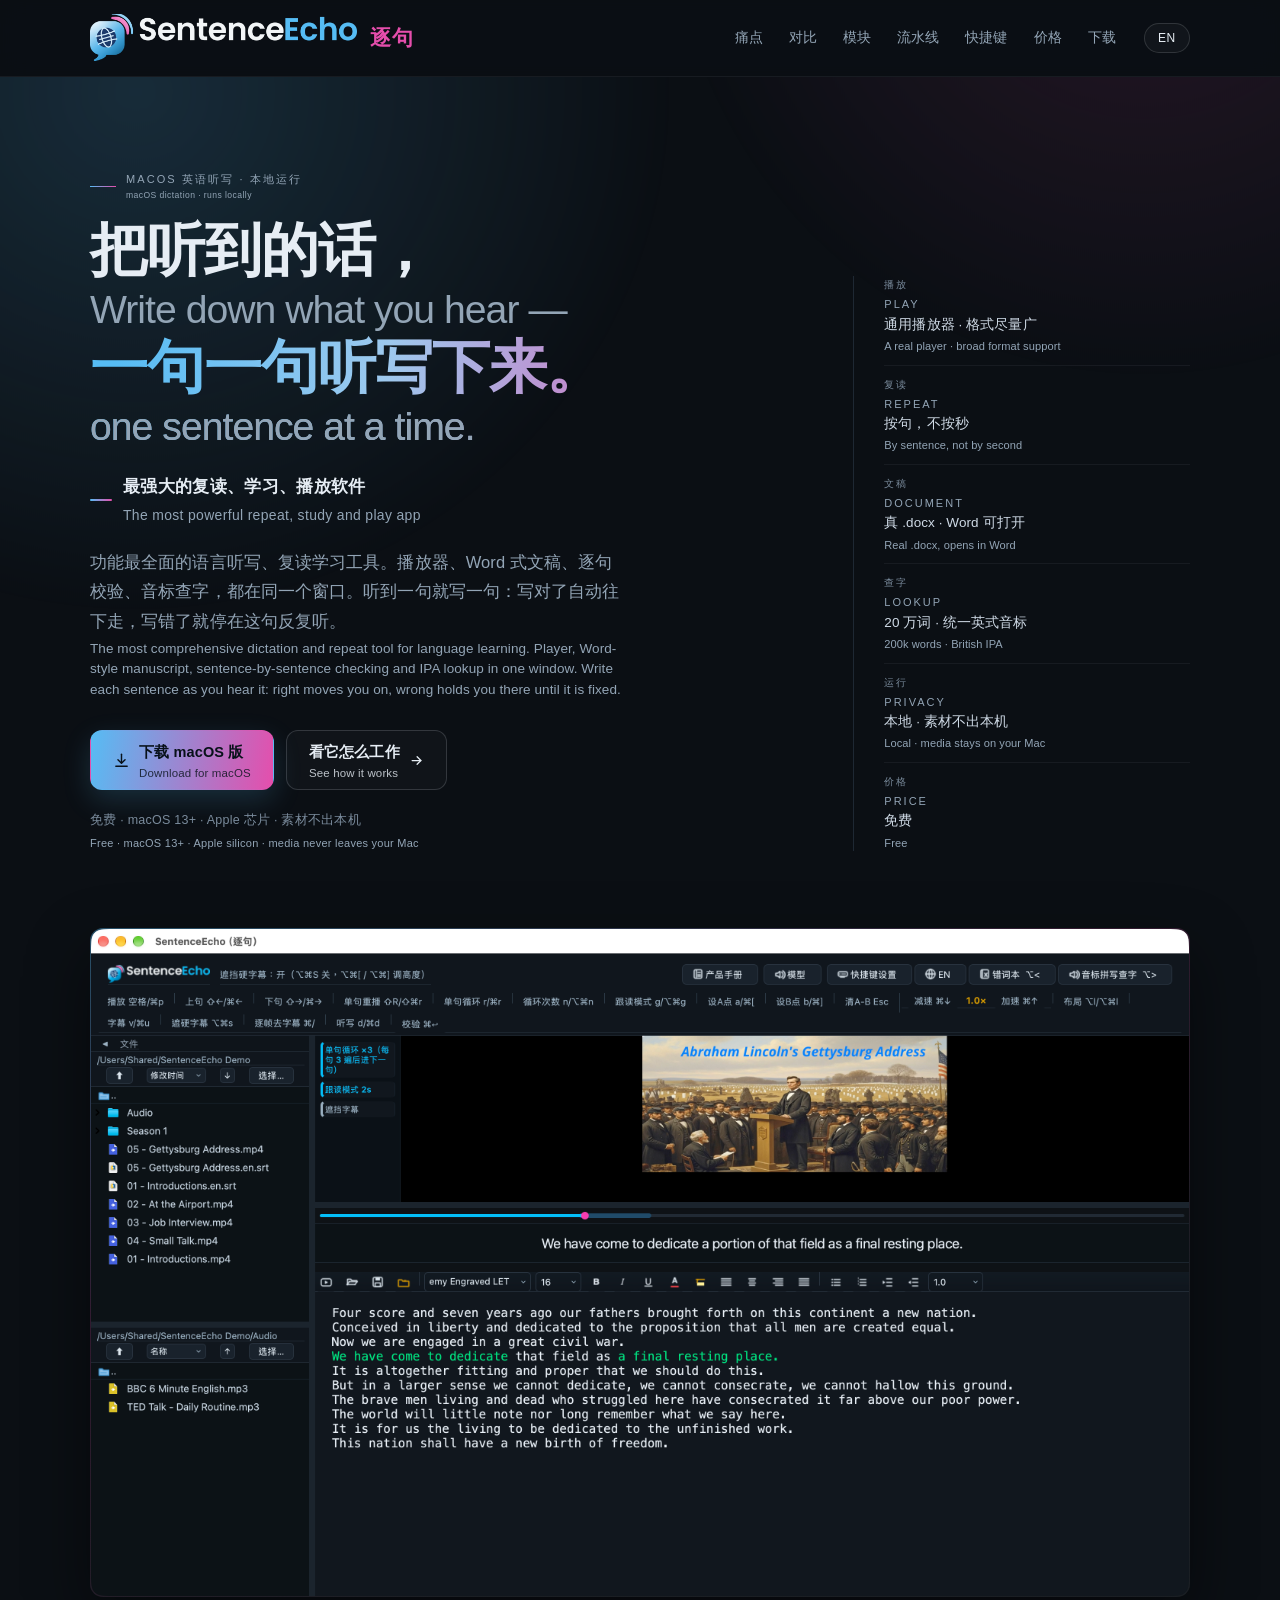
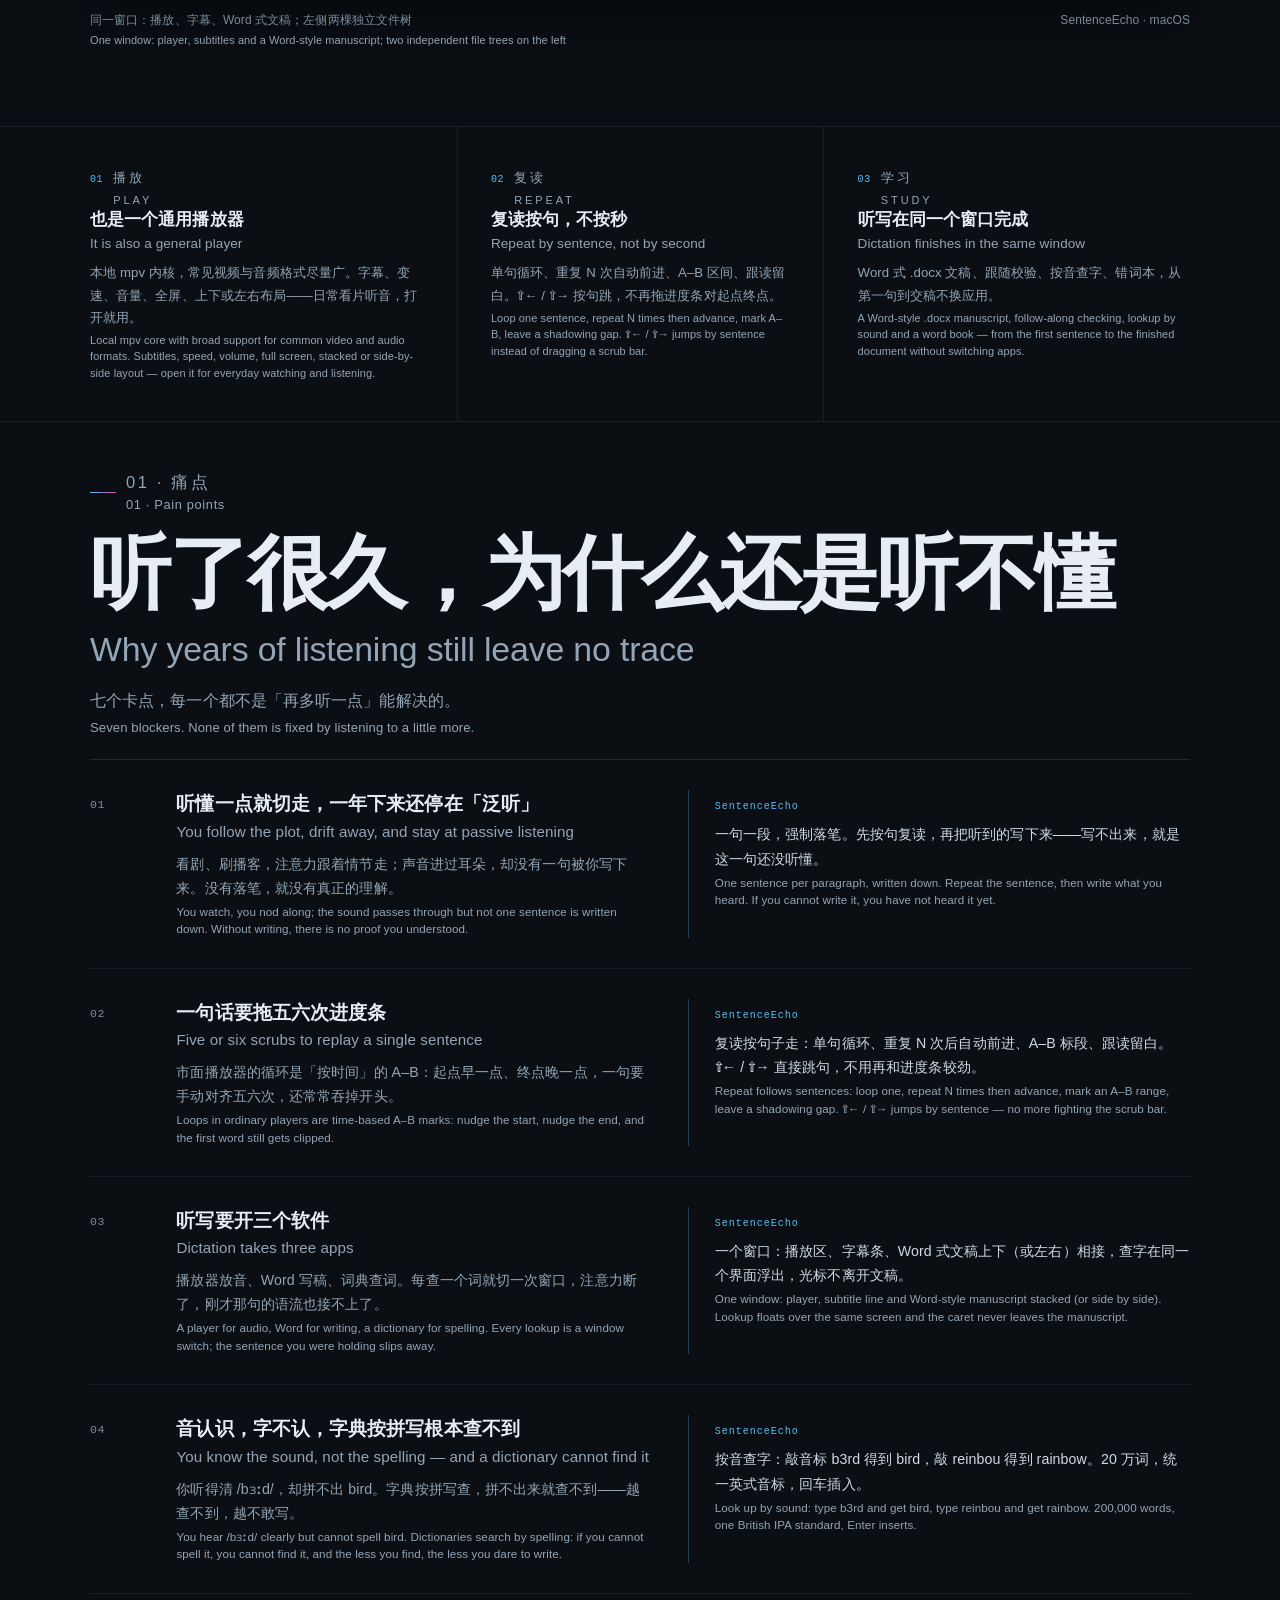
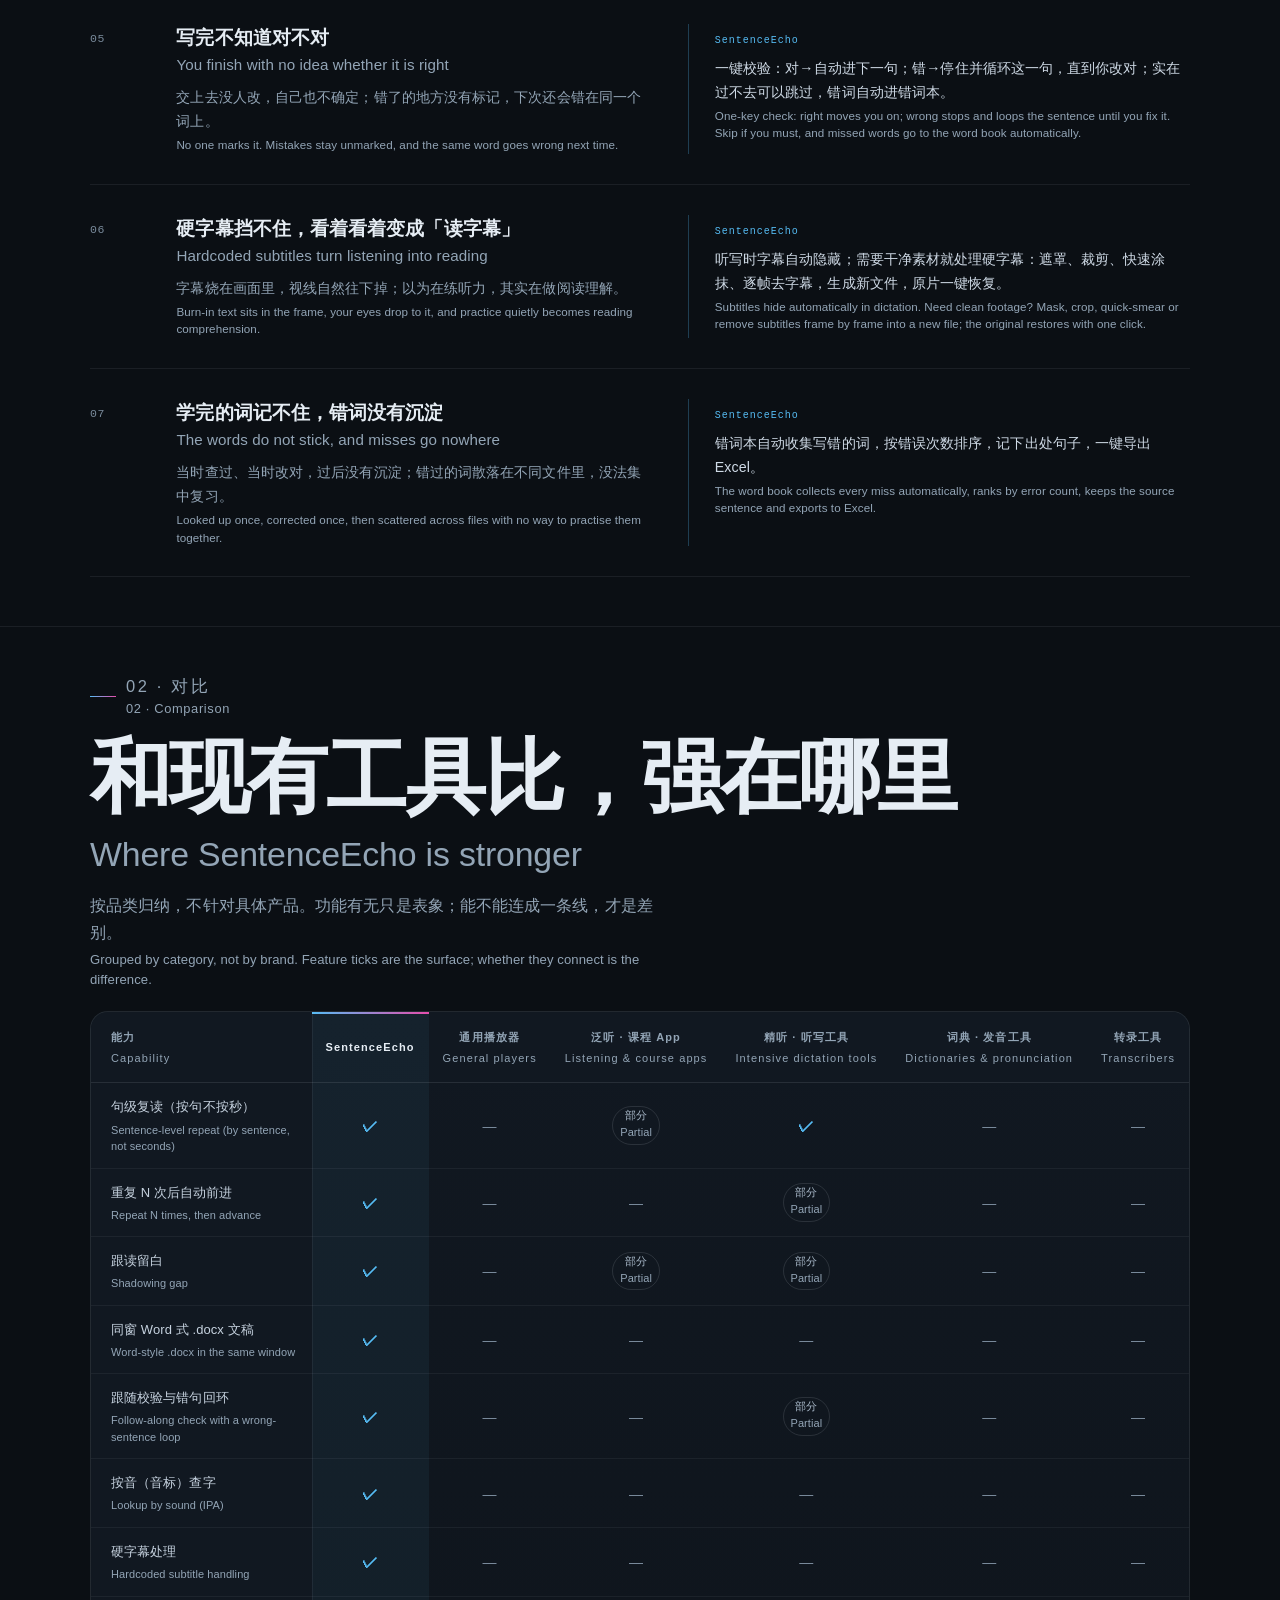
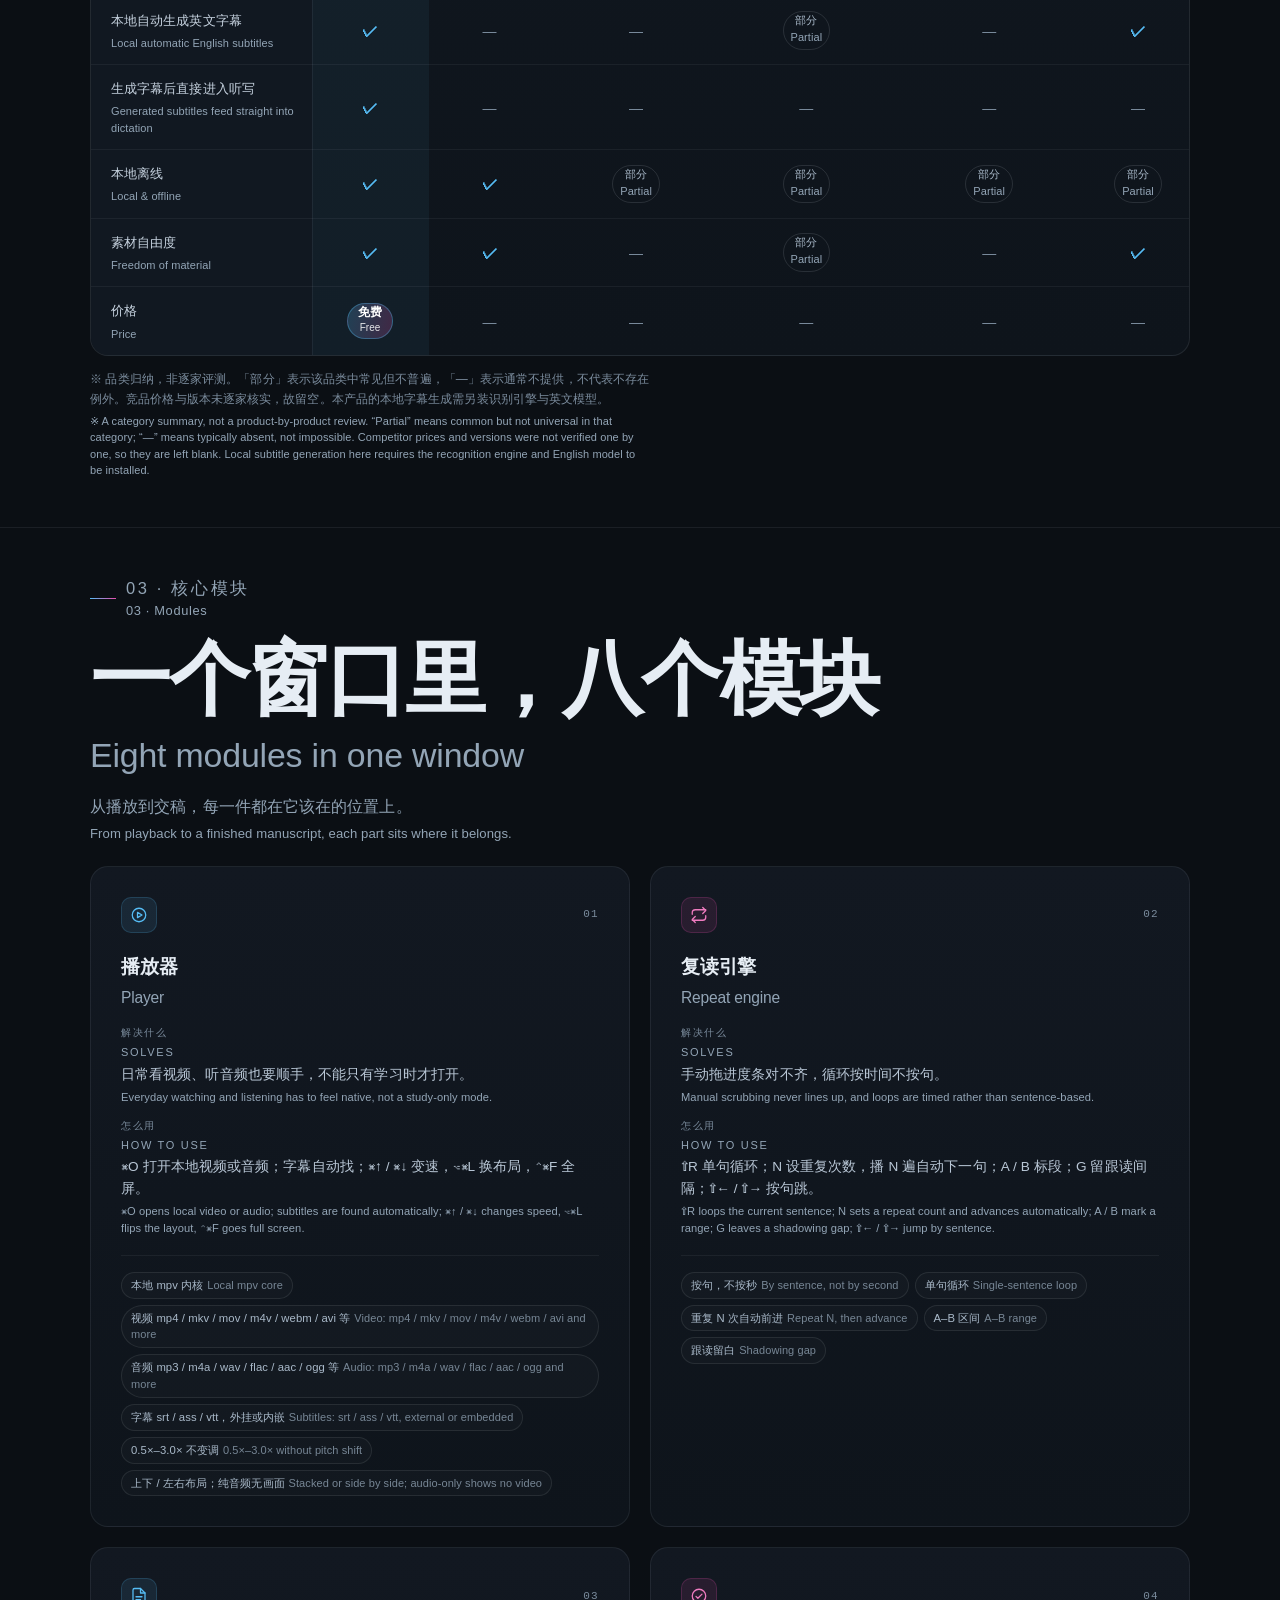
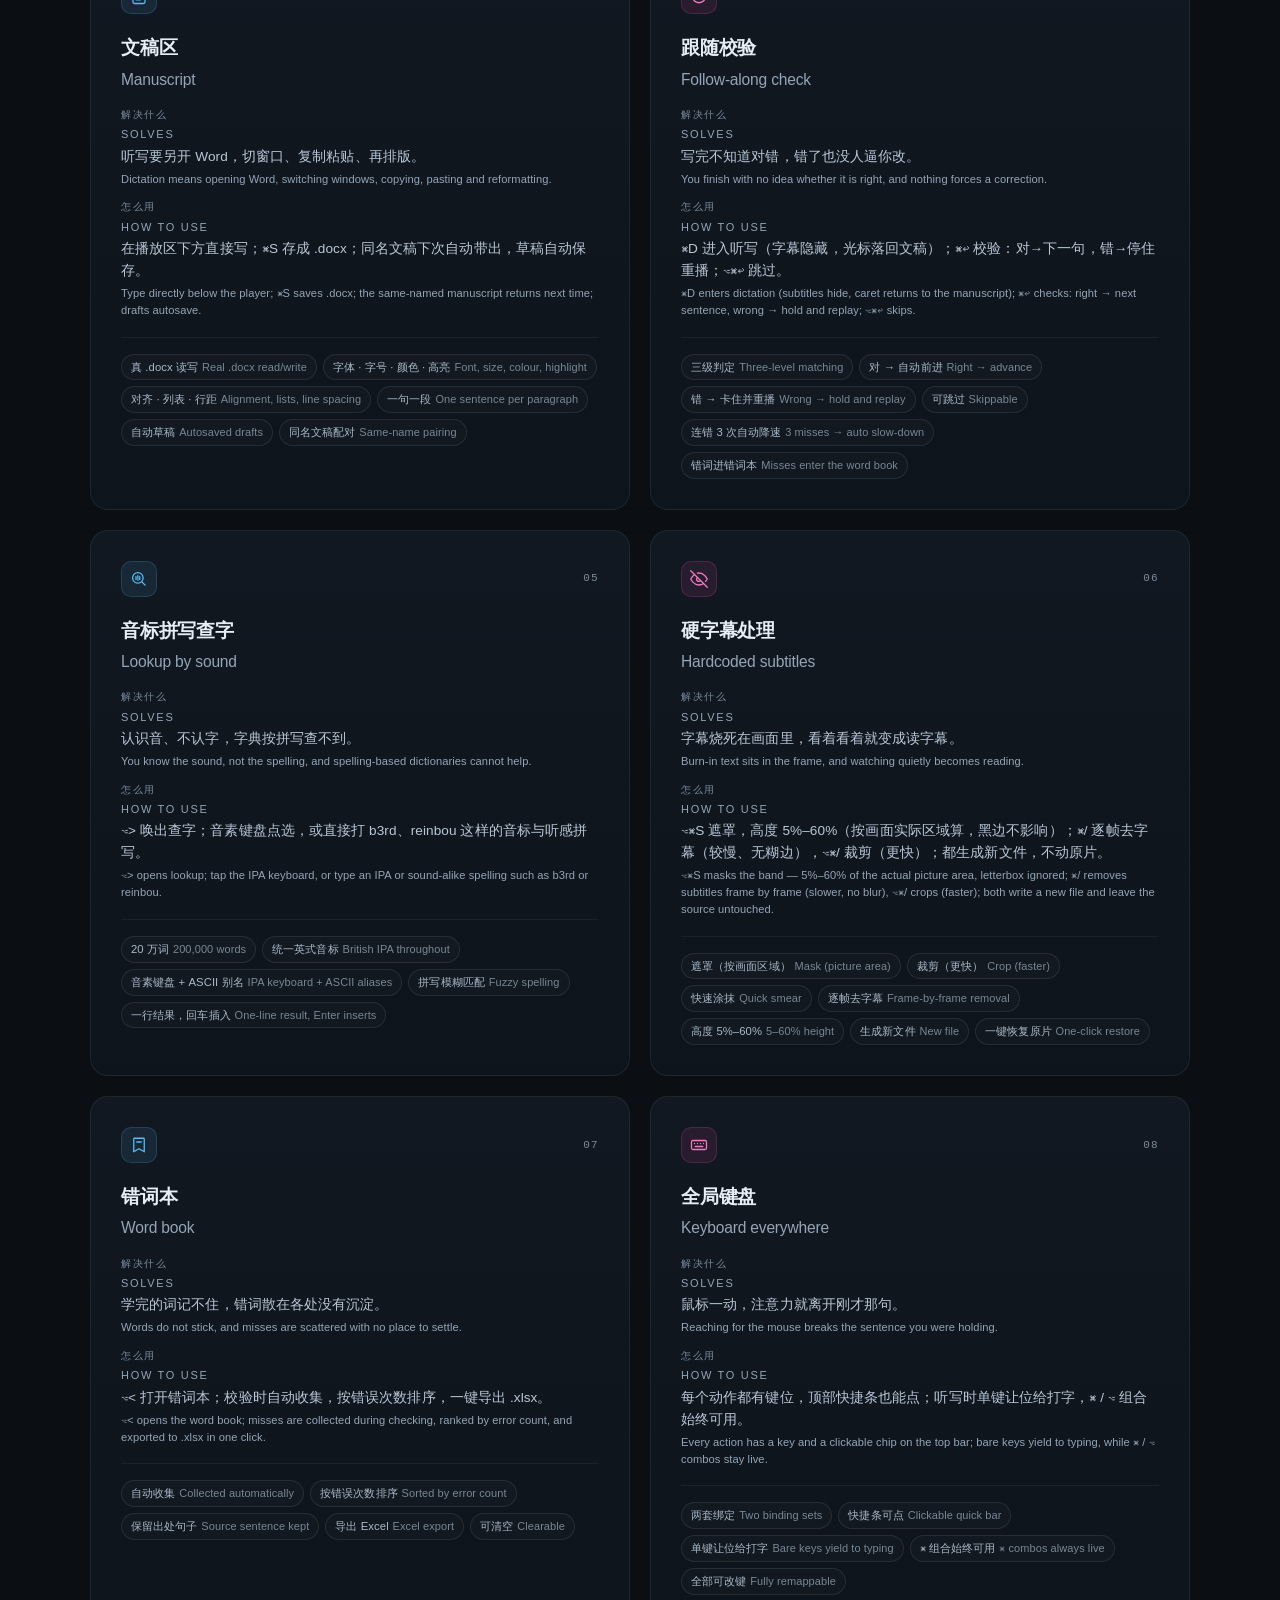
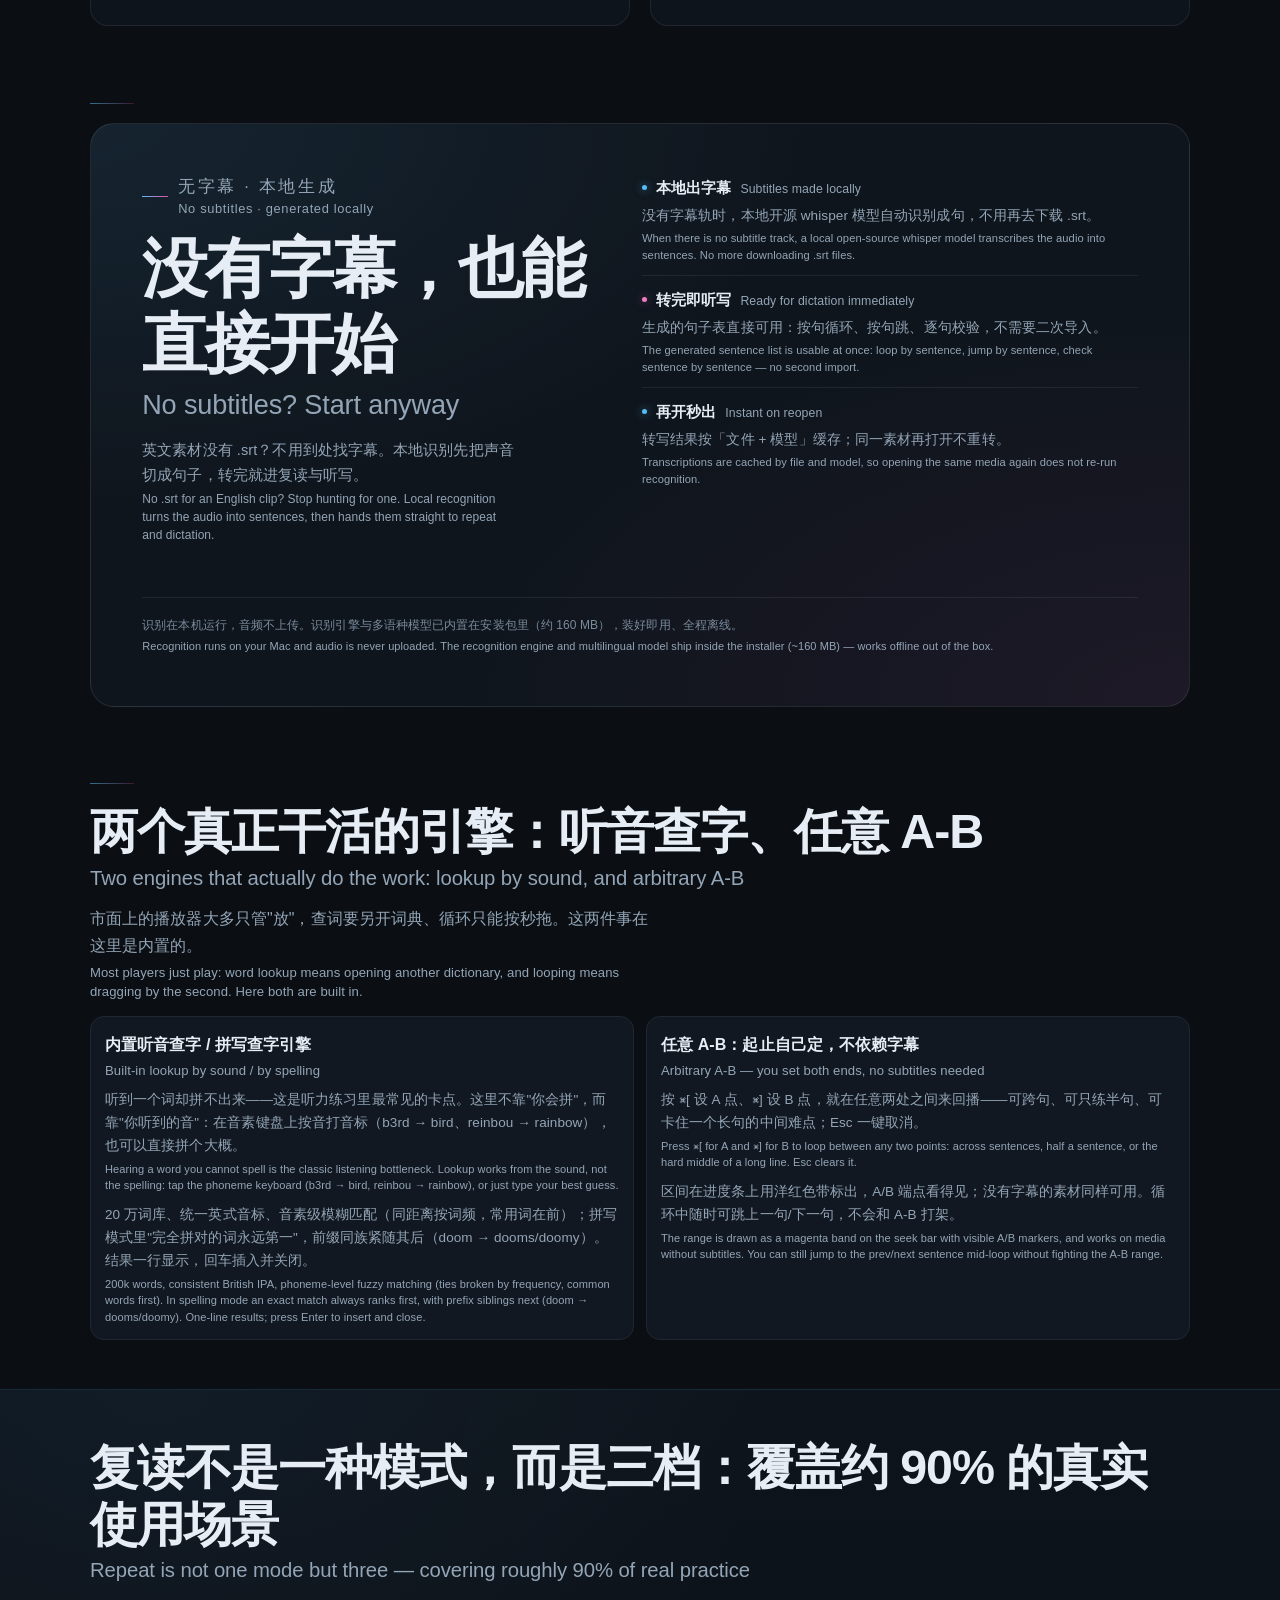
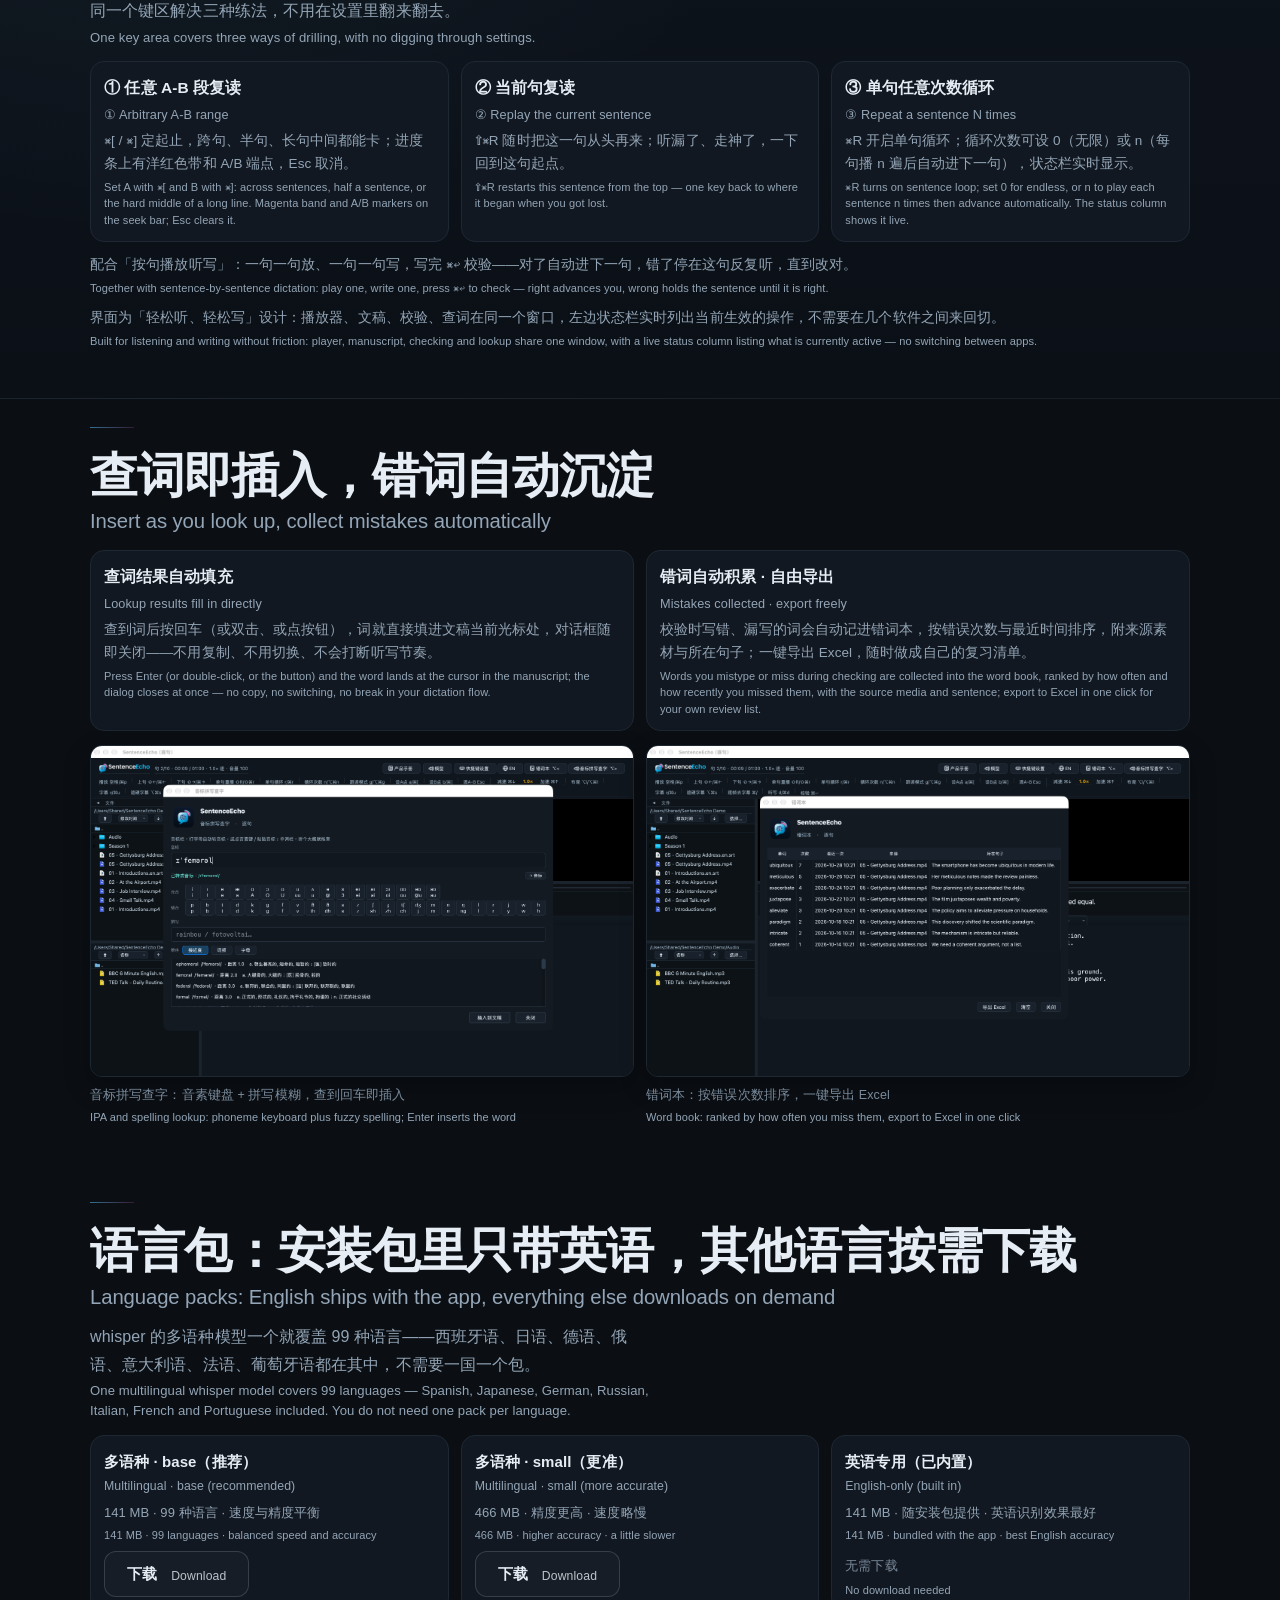
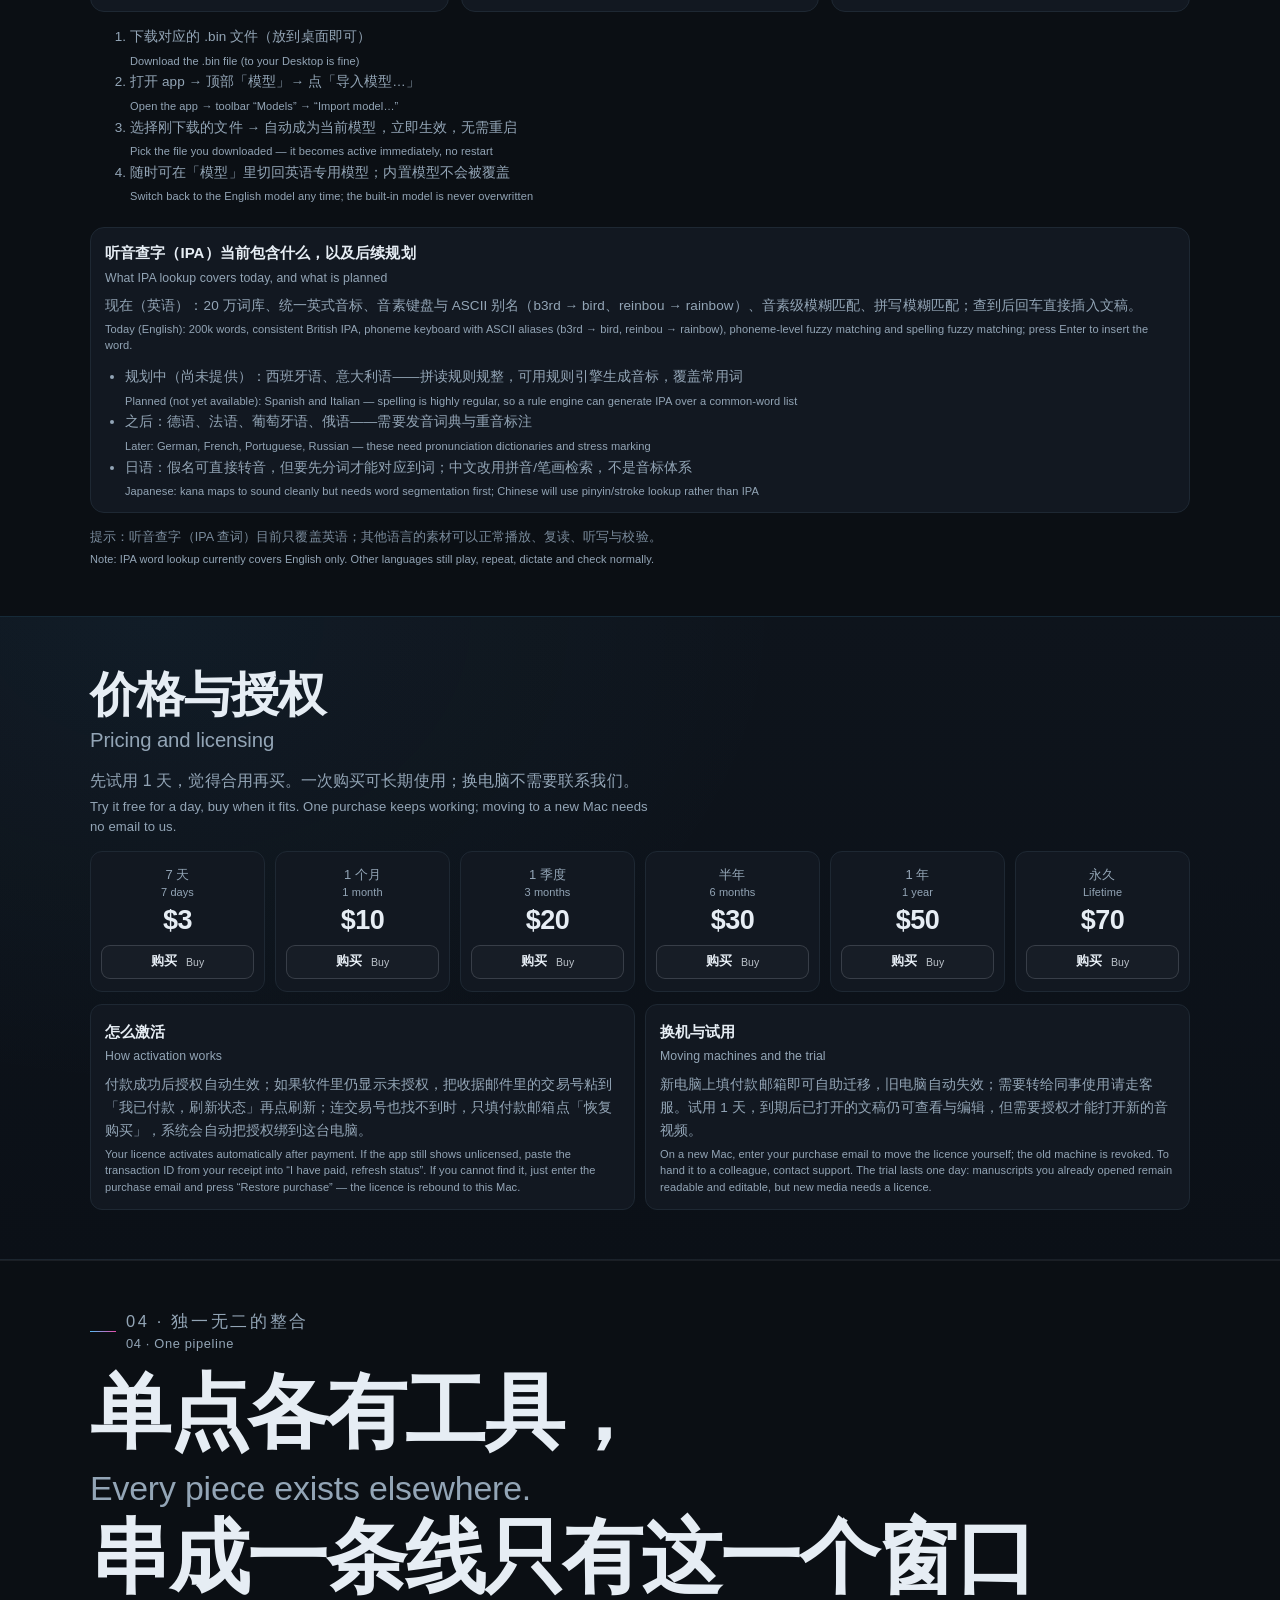
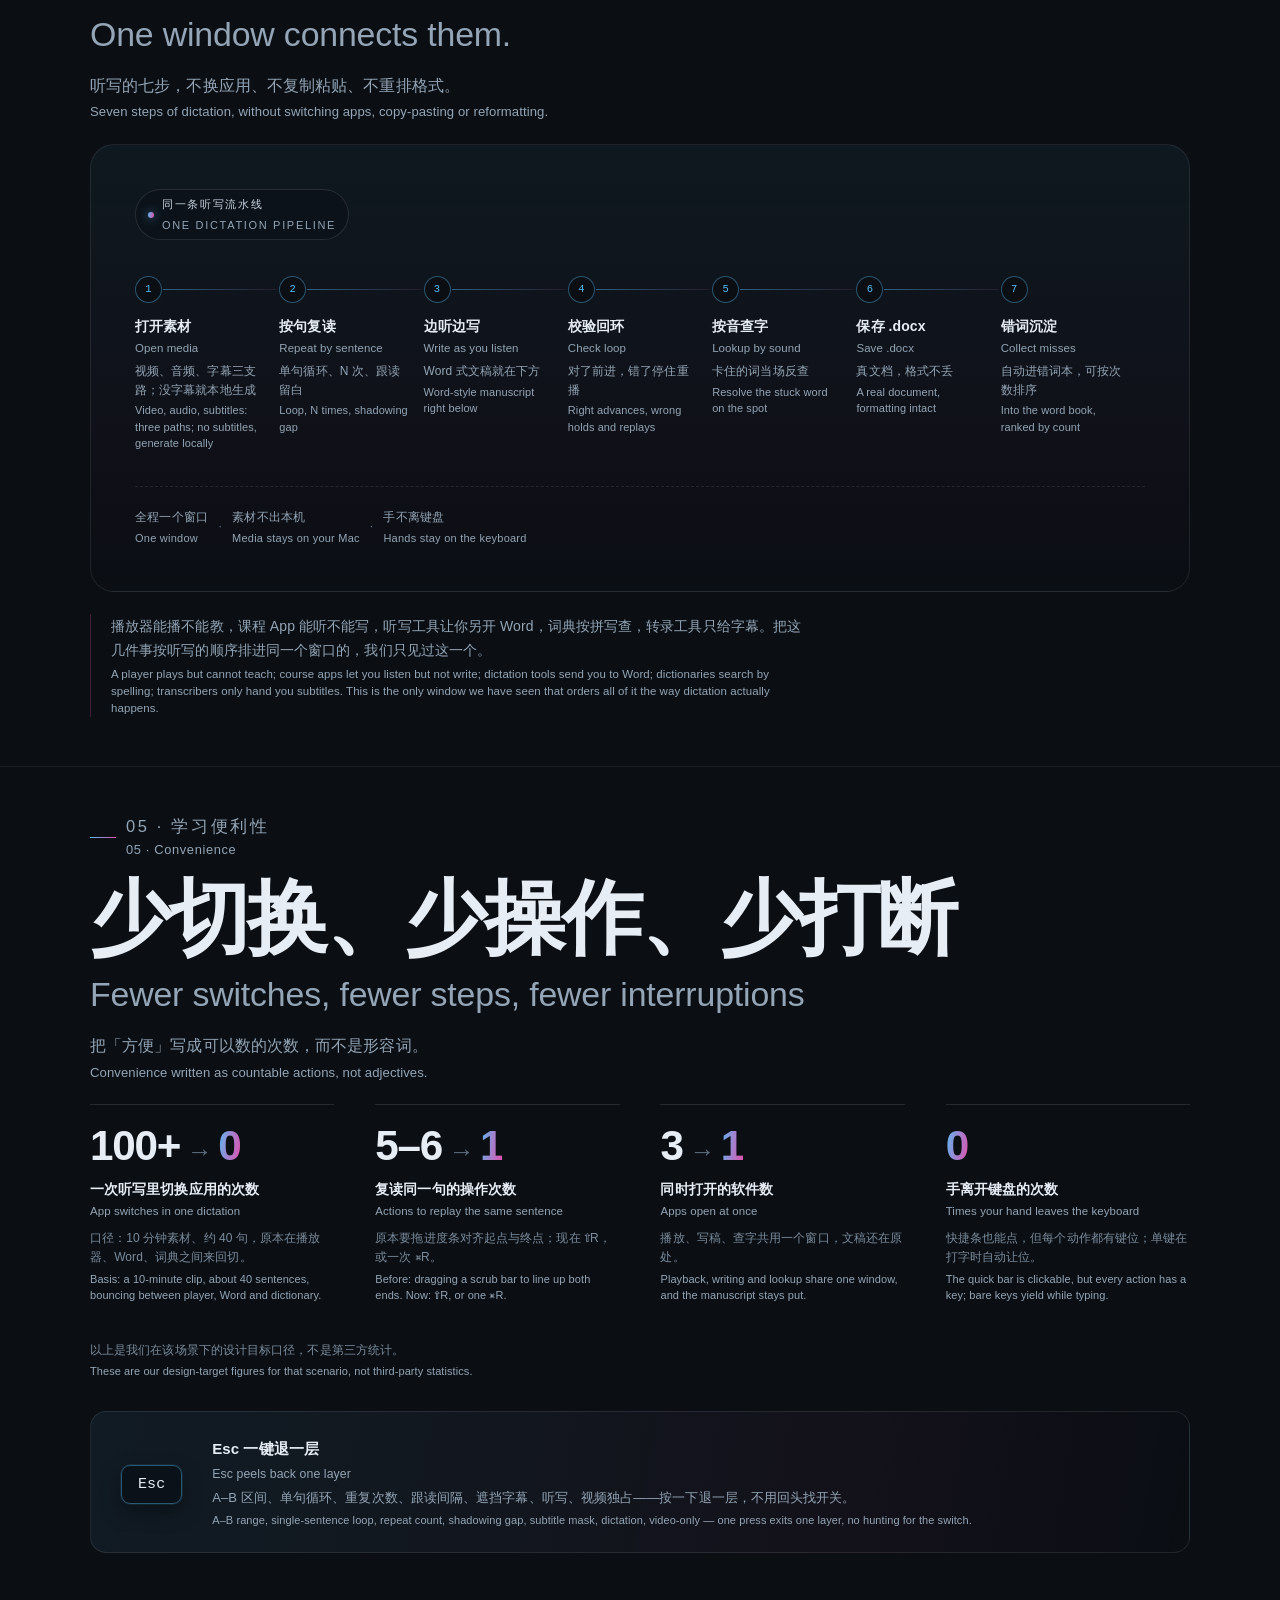
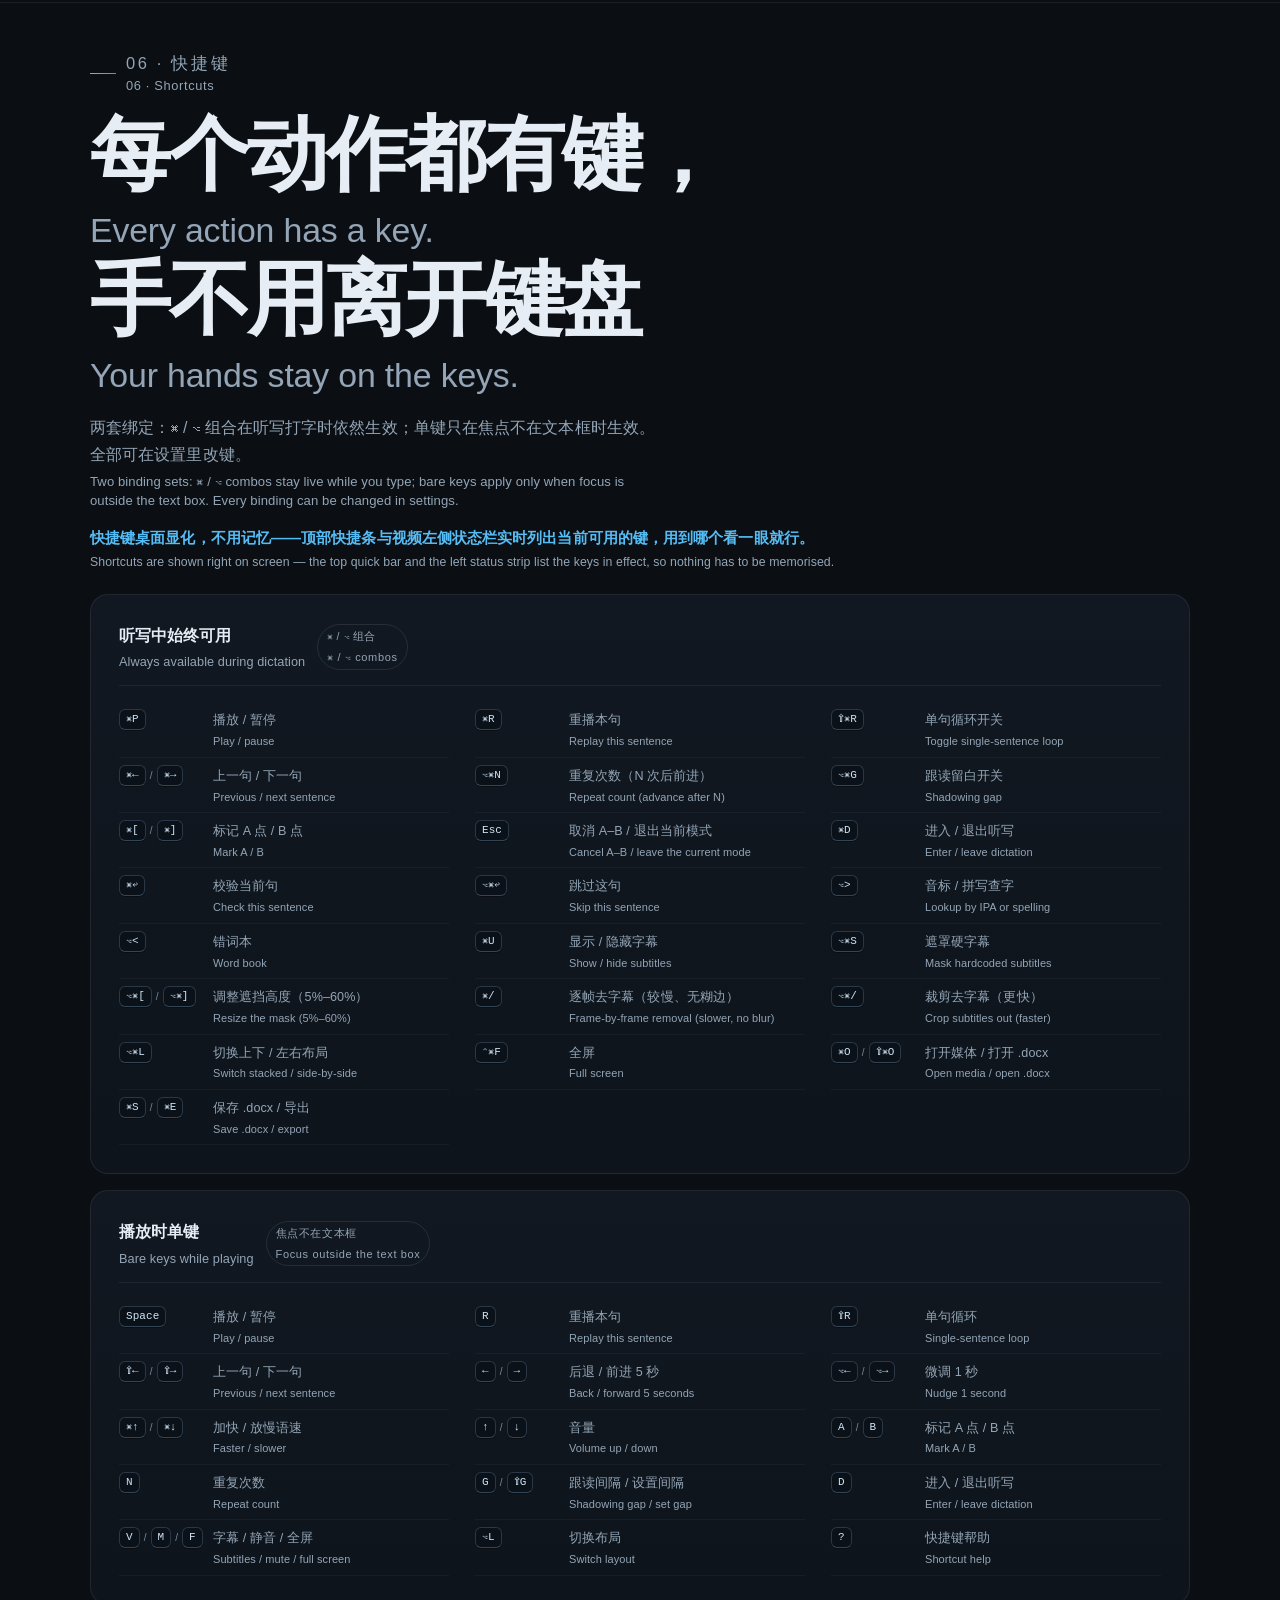
==== commit 5c1f79a4: "copy: 快捷键区加一句「快捷键桌面显化，不用记忆」（中英）；缓存号 → 20261029f" ====
--- a/index.html
+++ b/index.html
@@ -821,6 +821,7 @@
         <p class="eyebrow"><span class="eb-line" aria-hidden="true"></span><span data-i18n="sec6_eb">06 · 快捷键</span></p>
         <h2 class="keys-h"><span data-i18n="keys_h_a">每个动作都有键，</span><span data-i18n="keys_h_b">手不用离开键盘</span></h2>
         <p class="sec-sub" data-i18n="keys_sub">两套绑定：⌘ / ⌥ 组合在听写打字时依然生效；单键只在焦点不在文本框时生效。全部可在设置里改键。</p>
+        <p class="sec-hl" data-i18n="keys_mem" style="margin:14px 0 0;font-size:15px;font-weight:600;color:var(--accent,#56BCF4)">快捷键桌面显化，不用记忆——顶部快捷条与视频左侧状态栏实时列出当前可用的键，用到哪个看一眼就行。</p>
       </div>
 
       <div class="keys-panel reveal">
@@ -946,6 +947,6 @@
   </div>
 </footer>
 
-<script src="app.js?v=20261029e"></script>
+<script src="app.js?v=20261029f"></script>
 </body>
 </html>
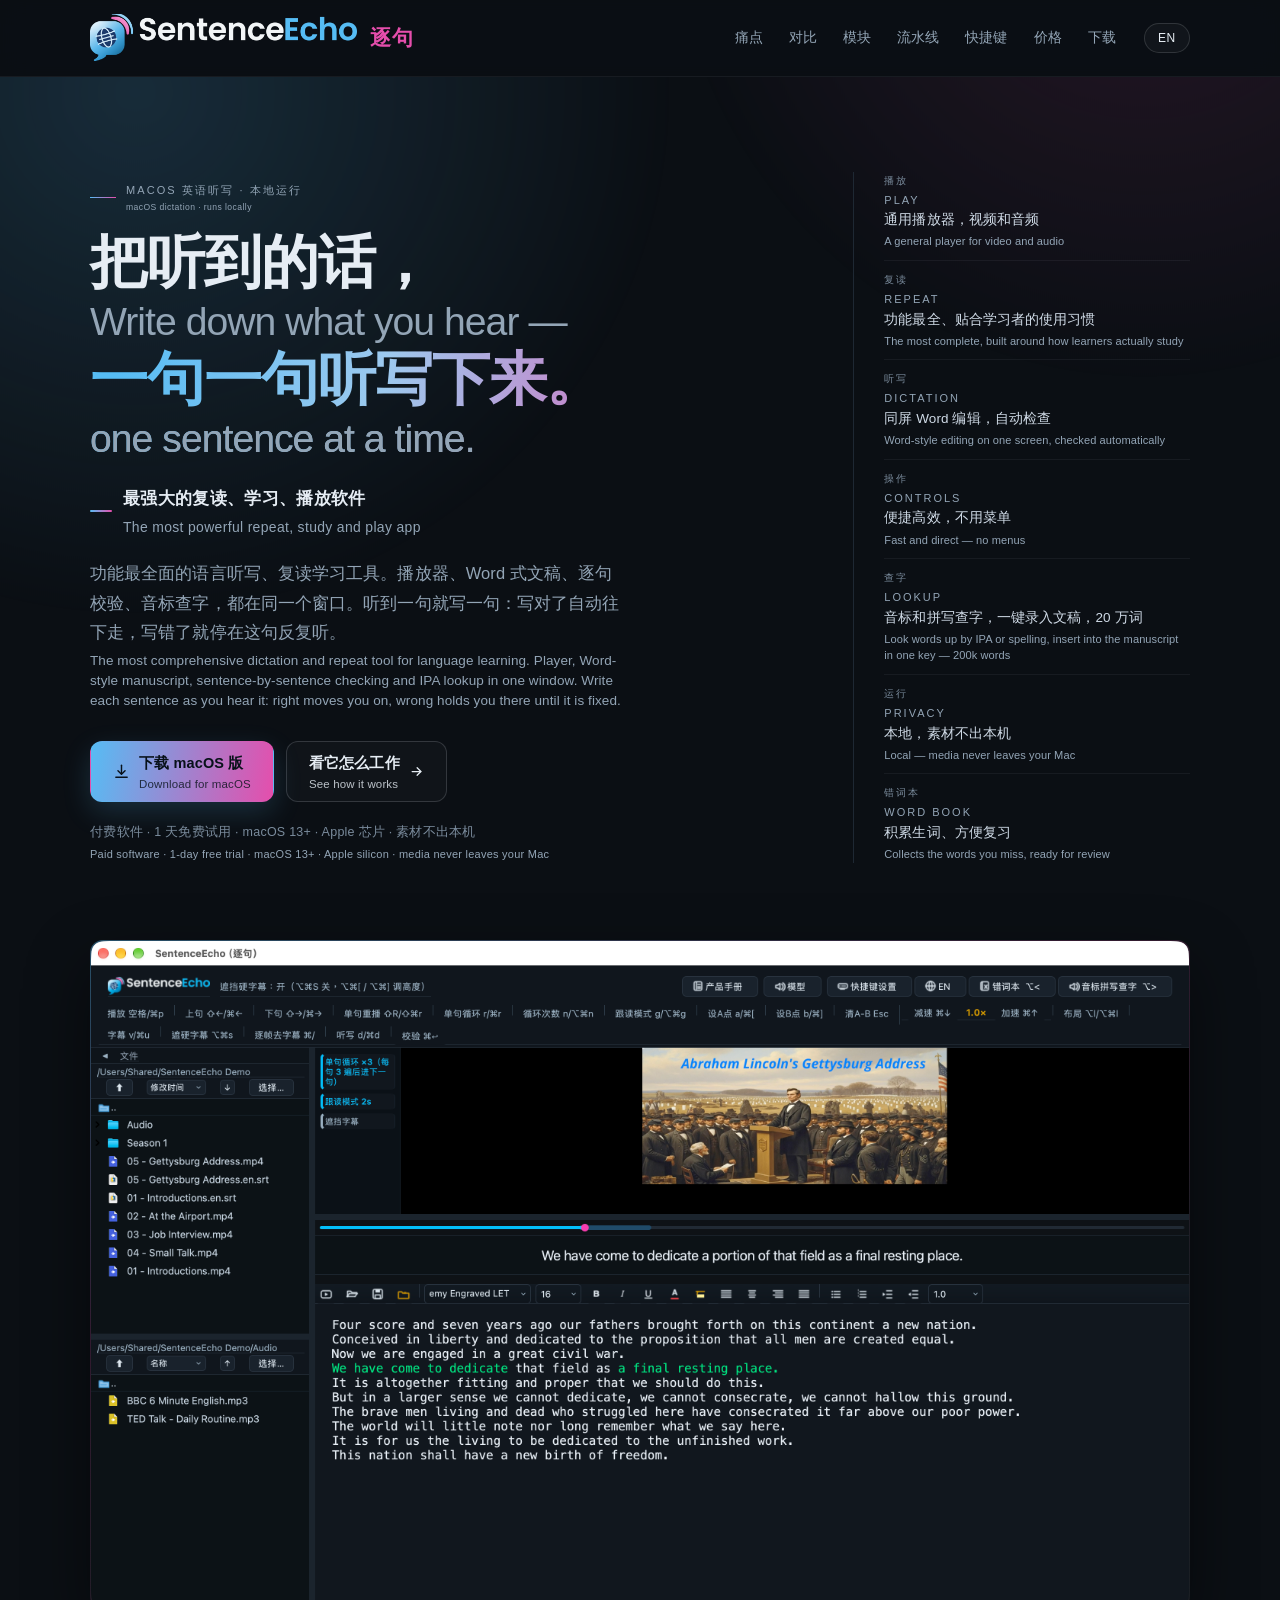
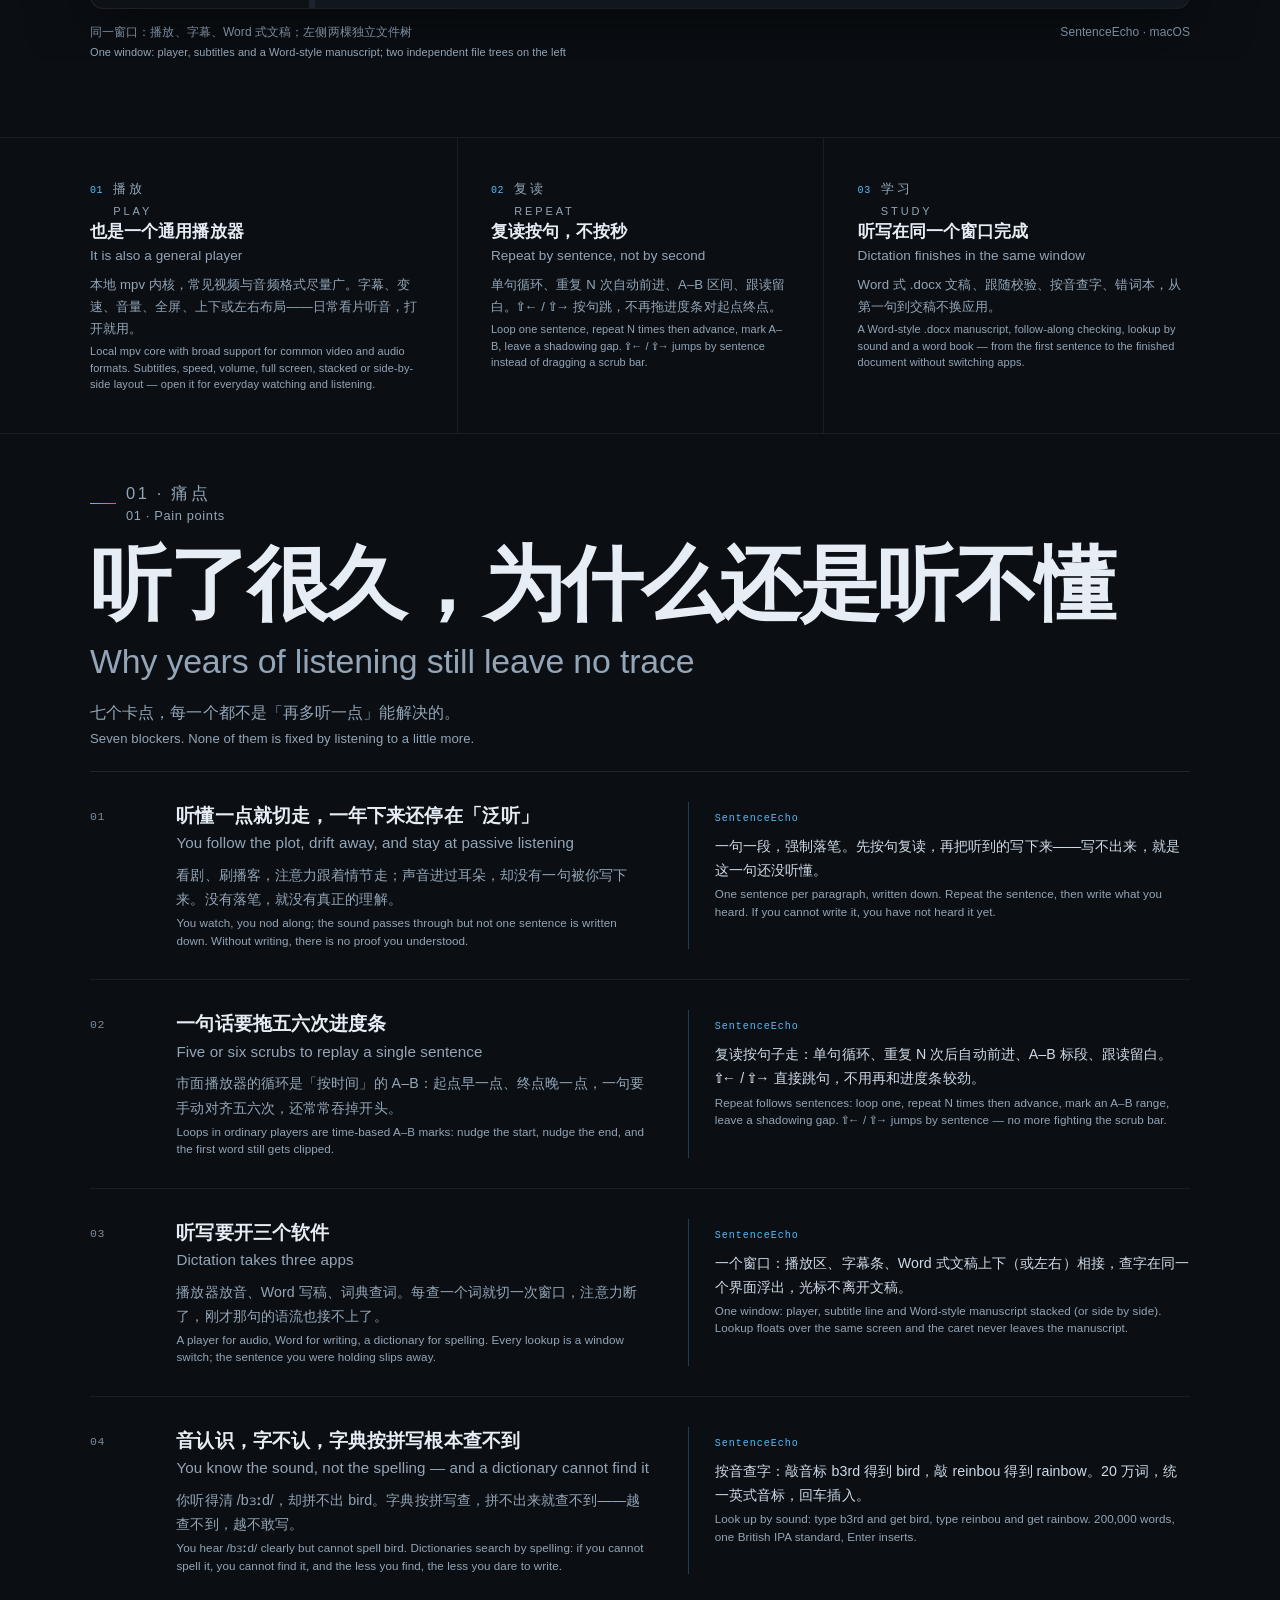
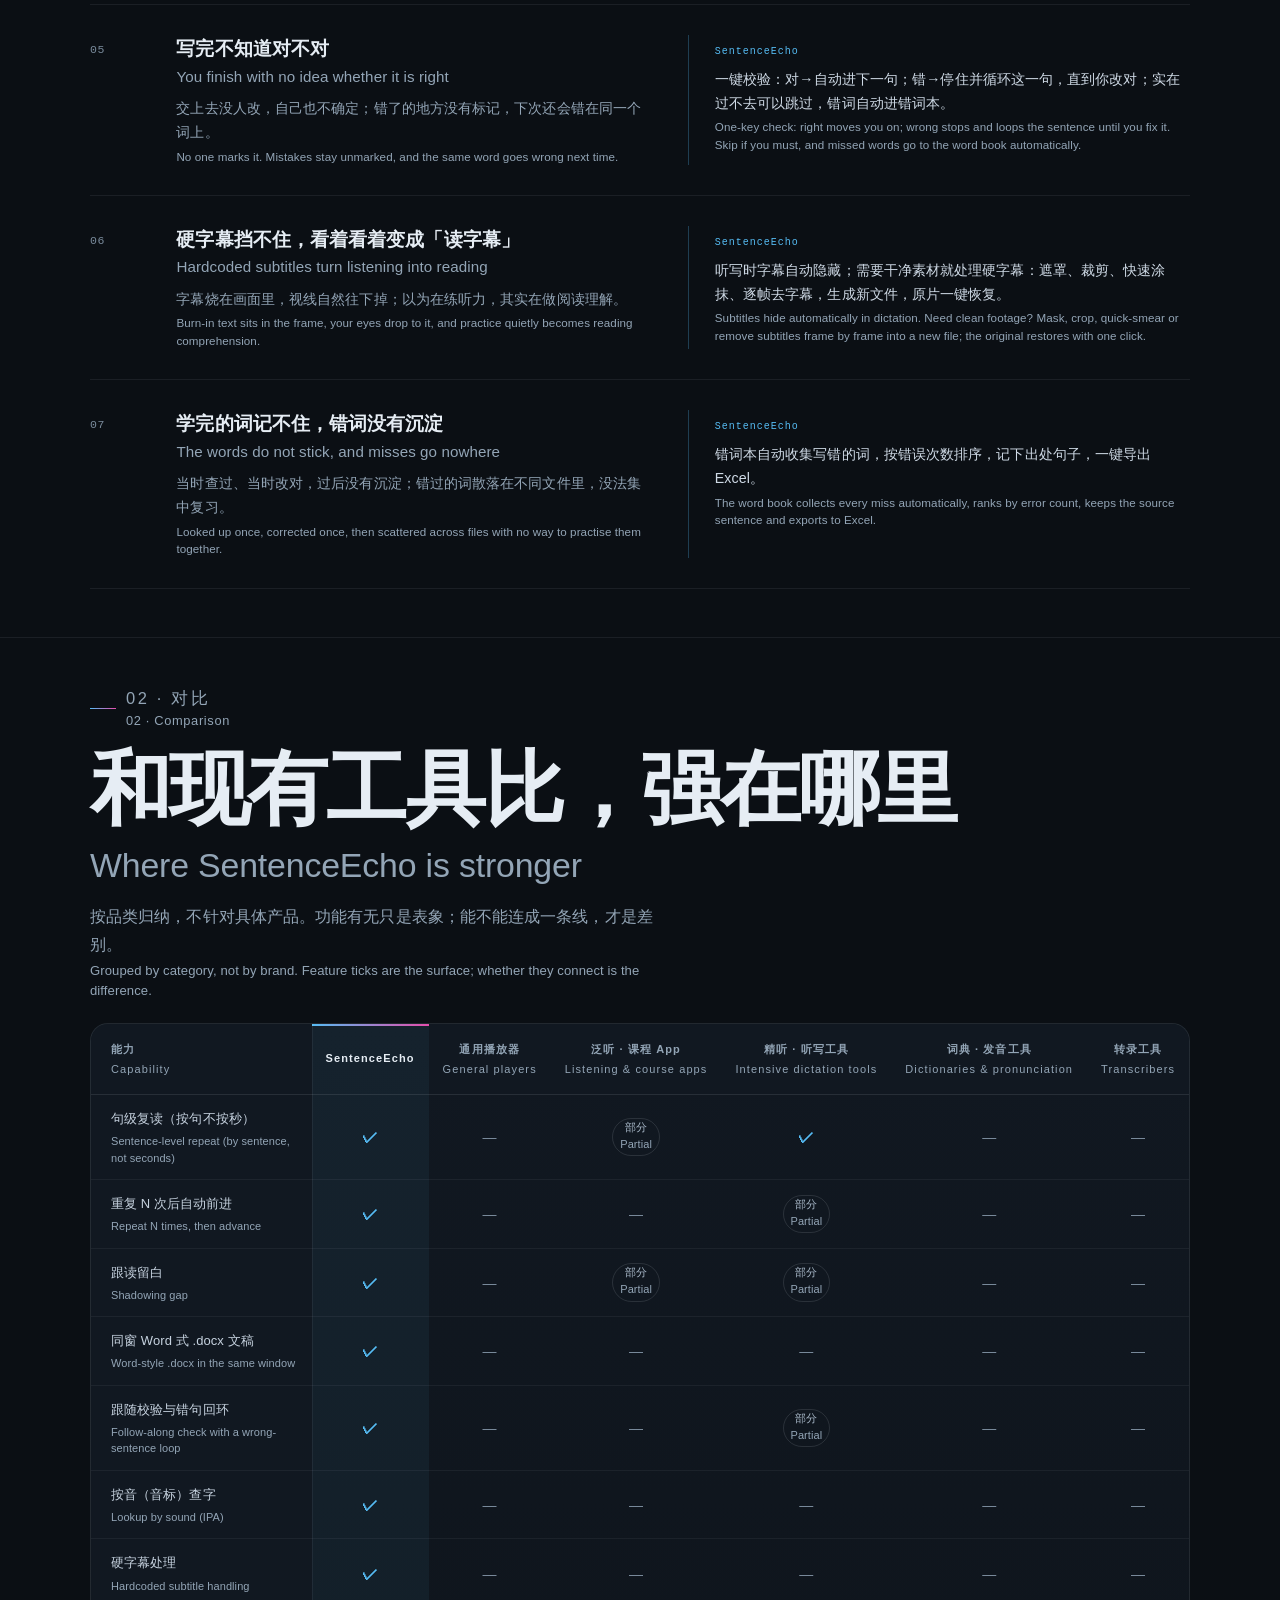
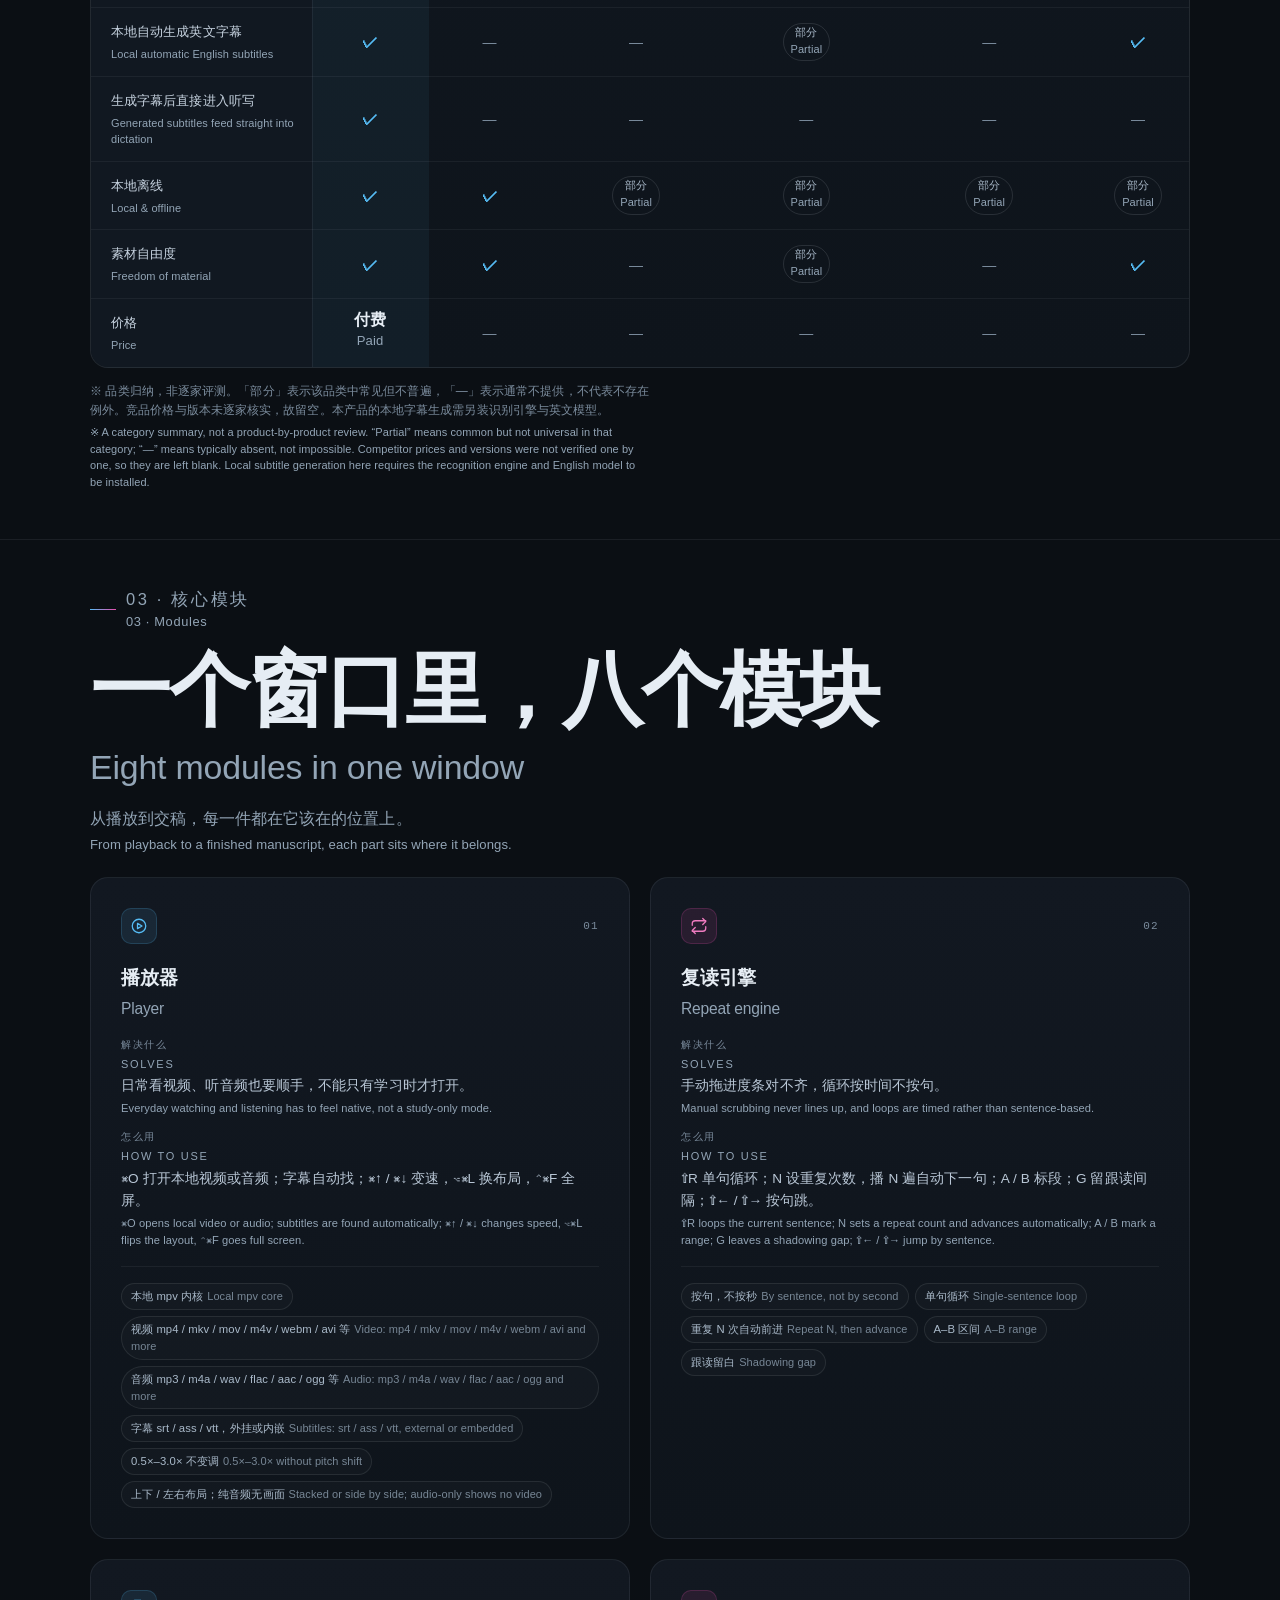
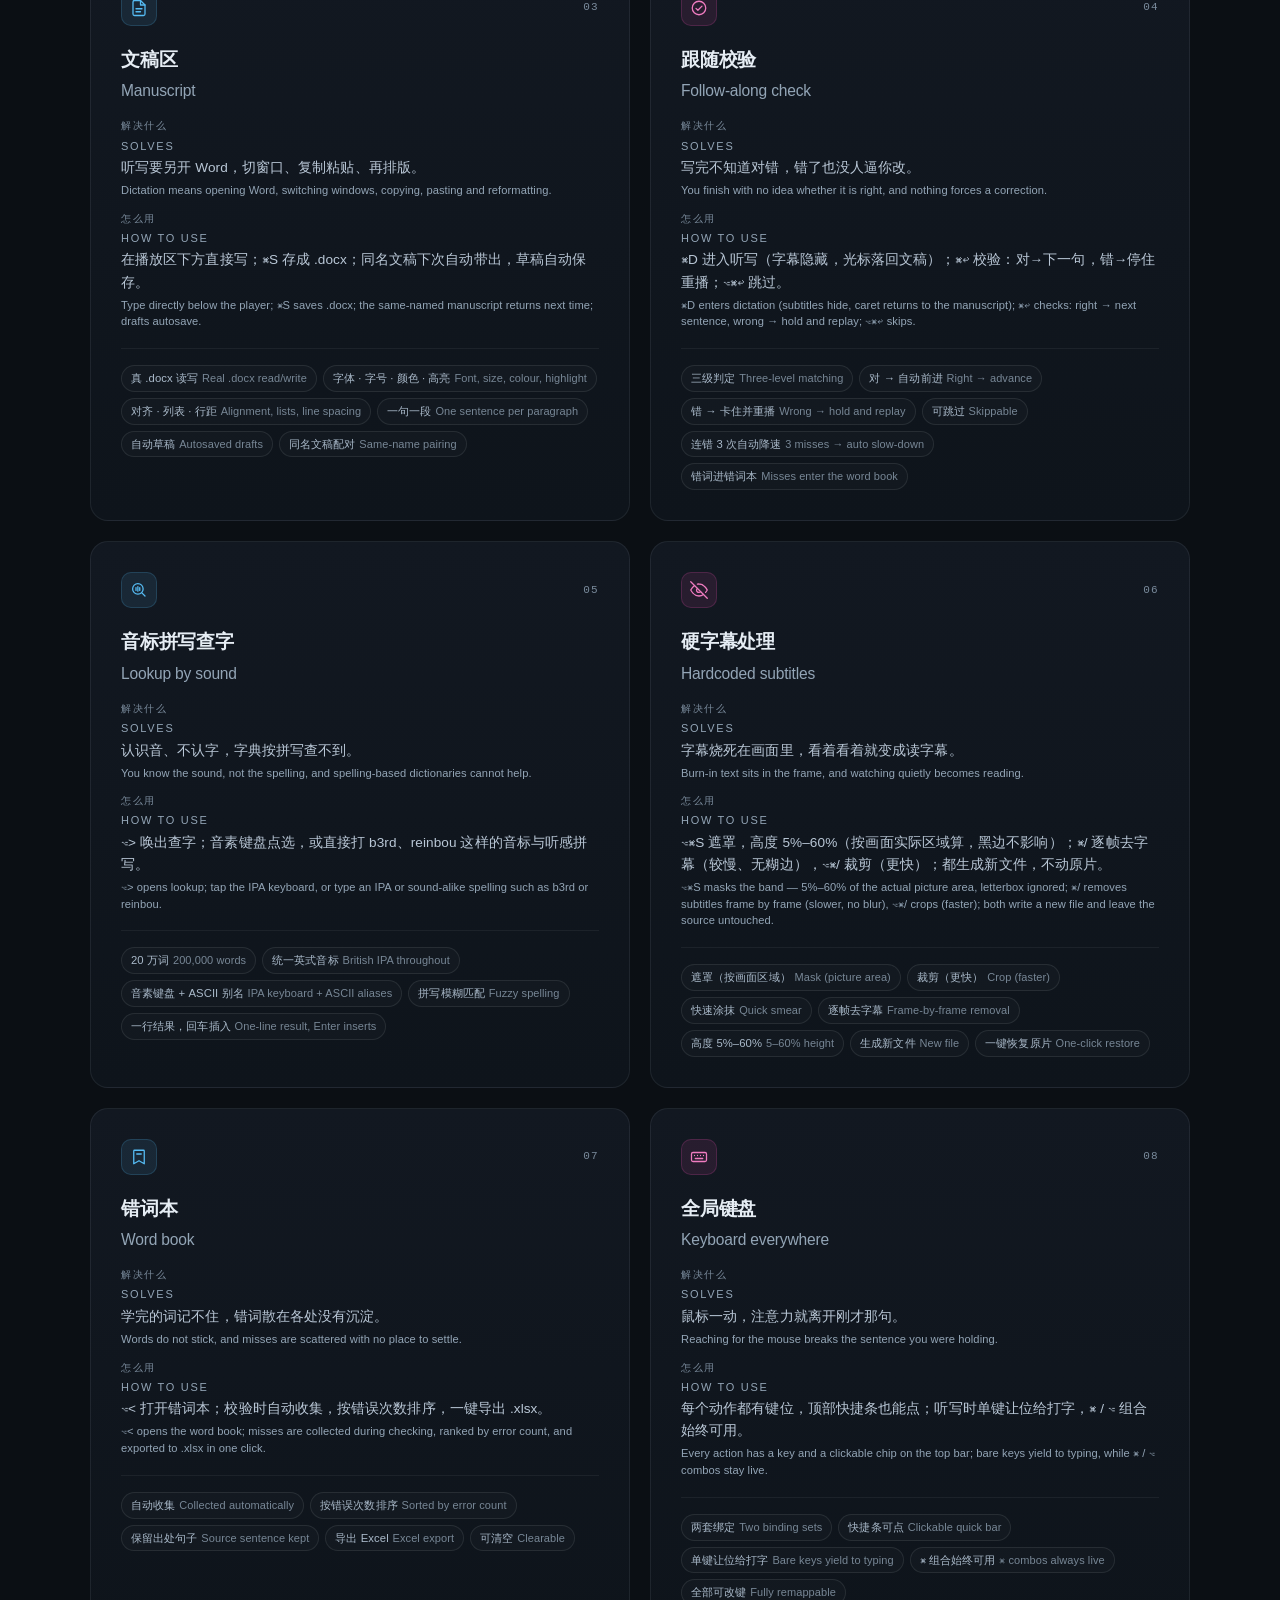
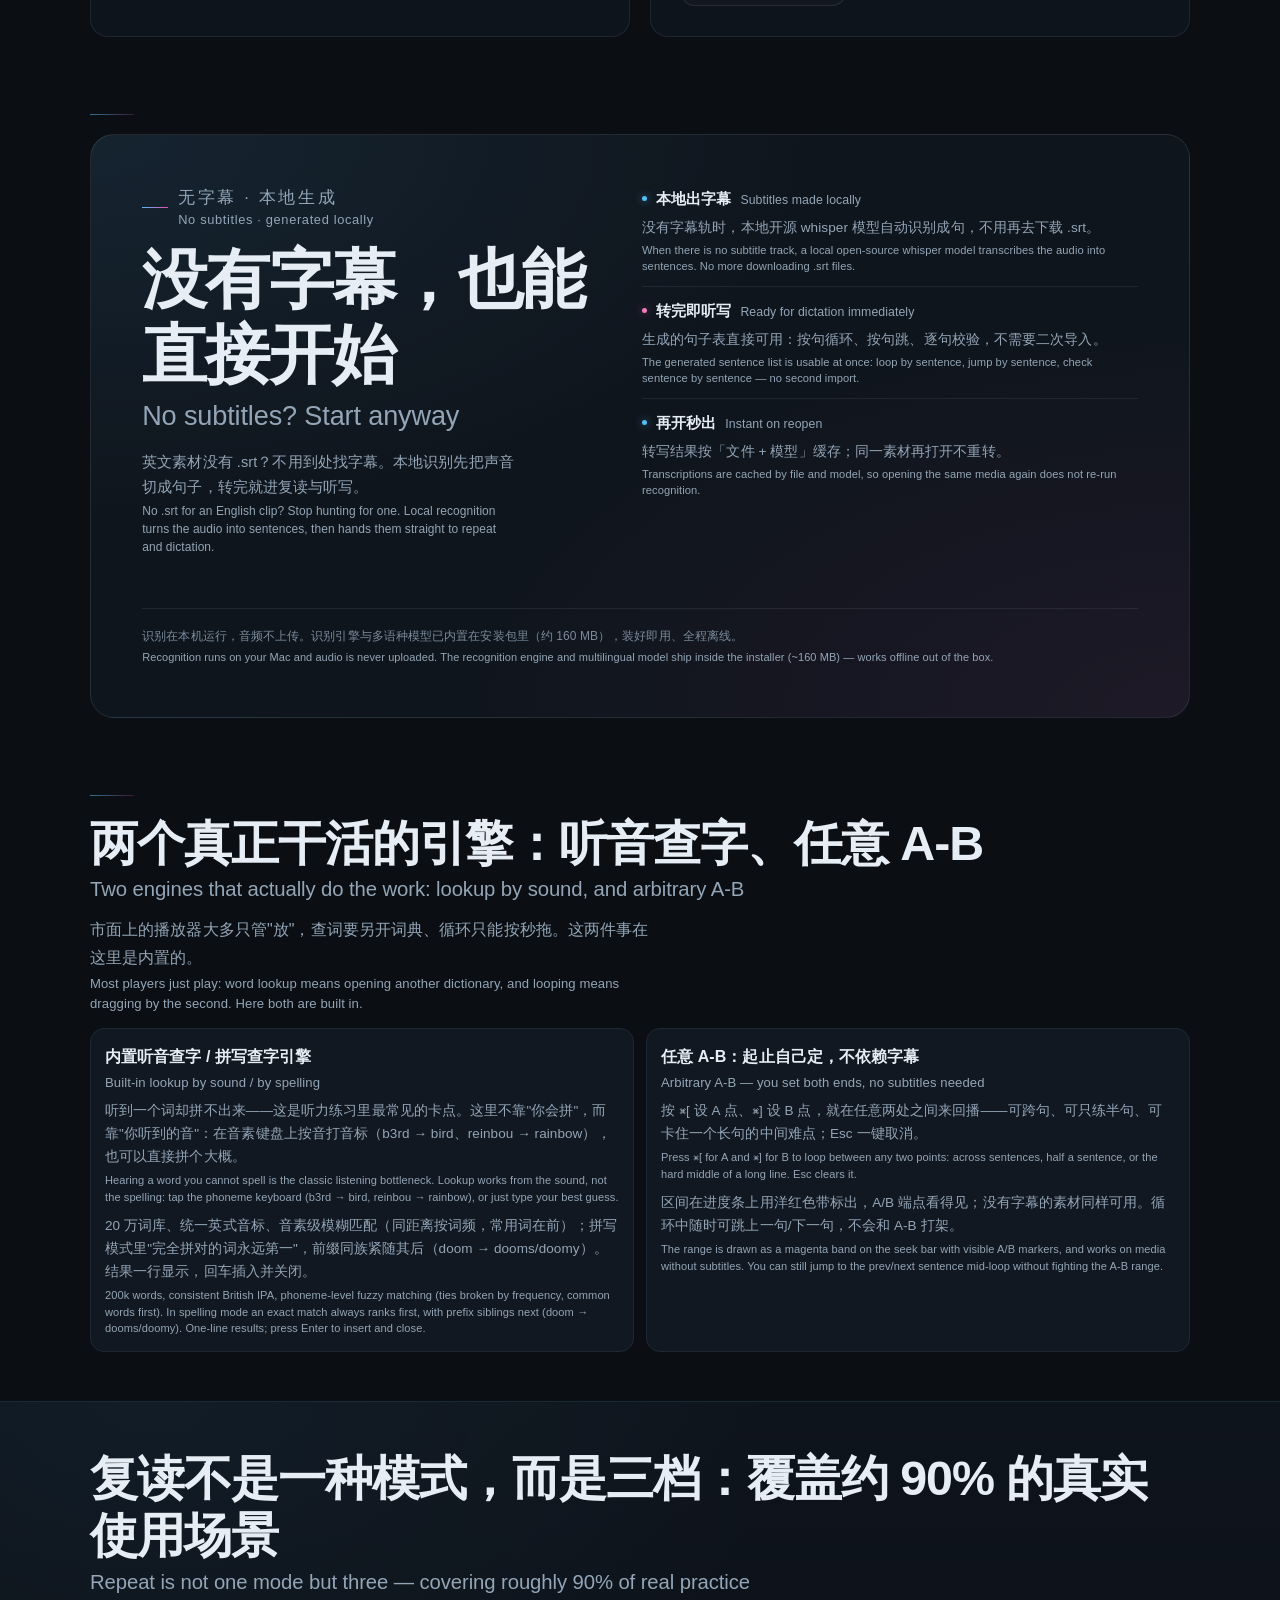
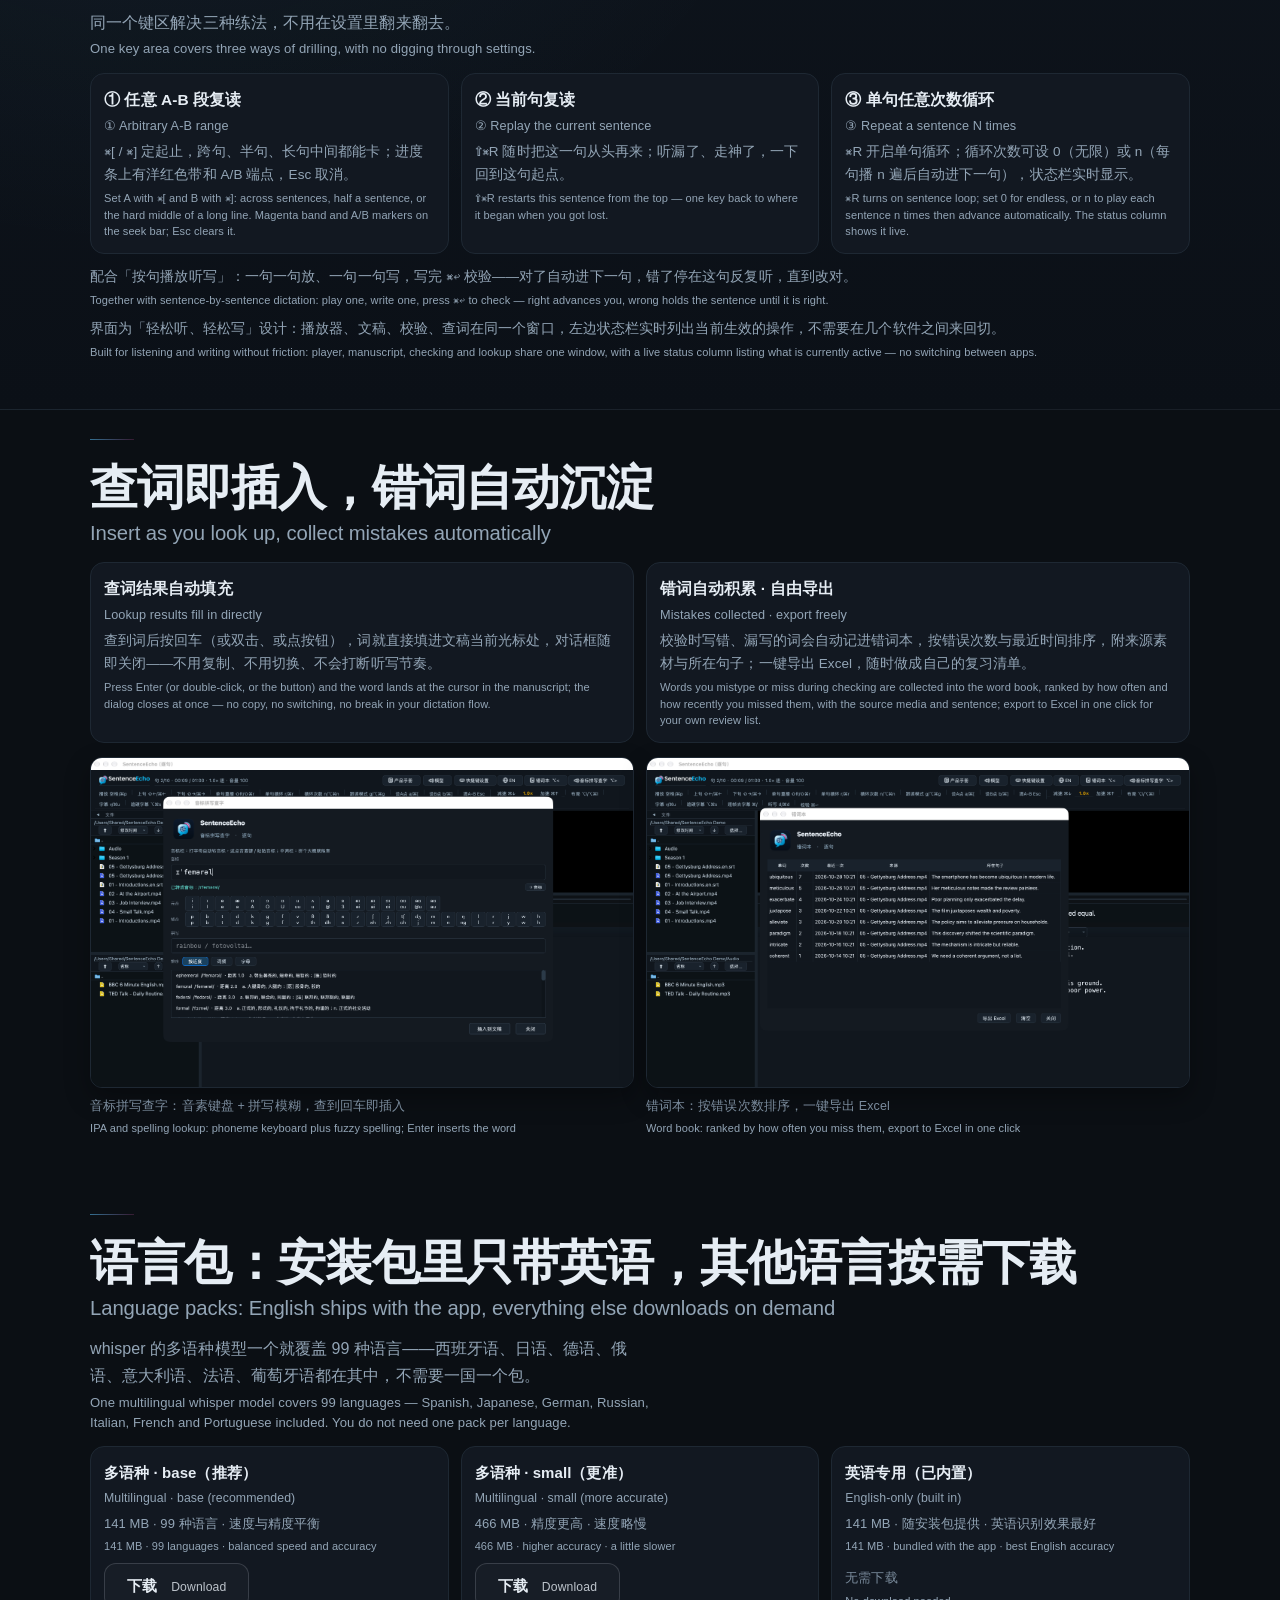
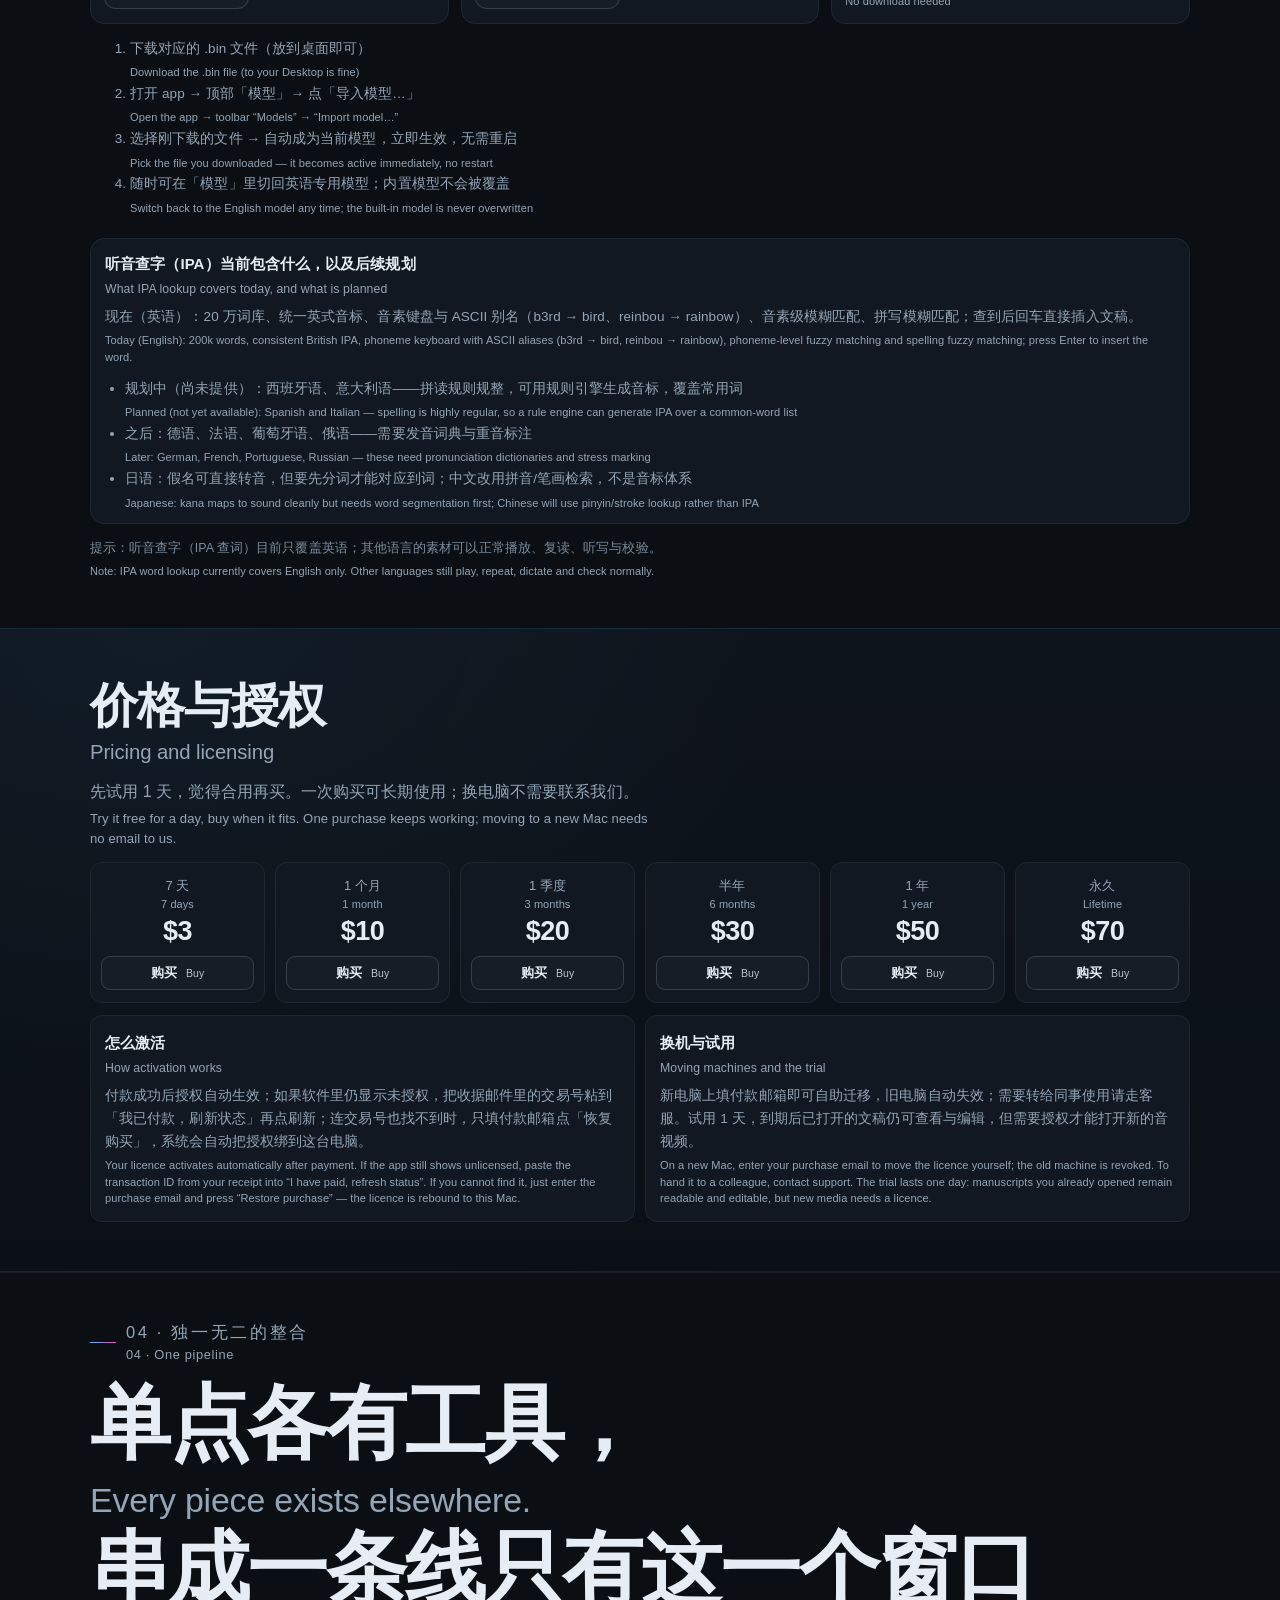
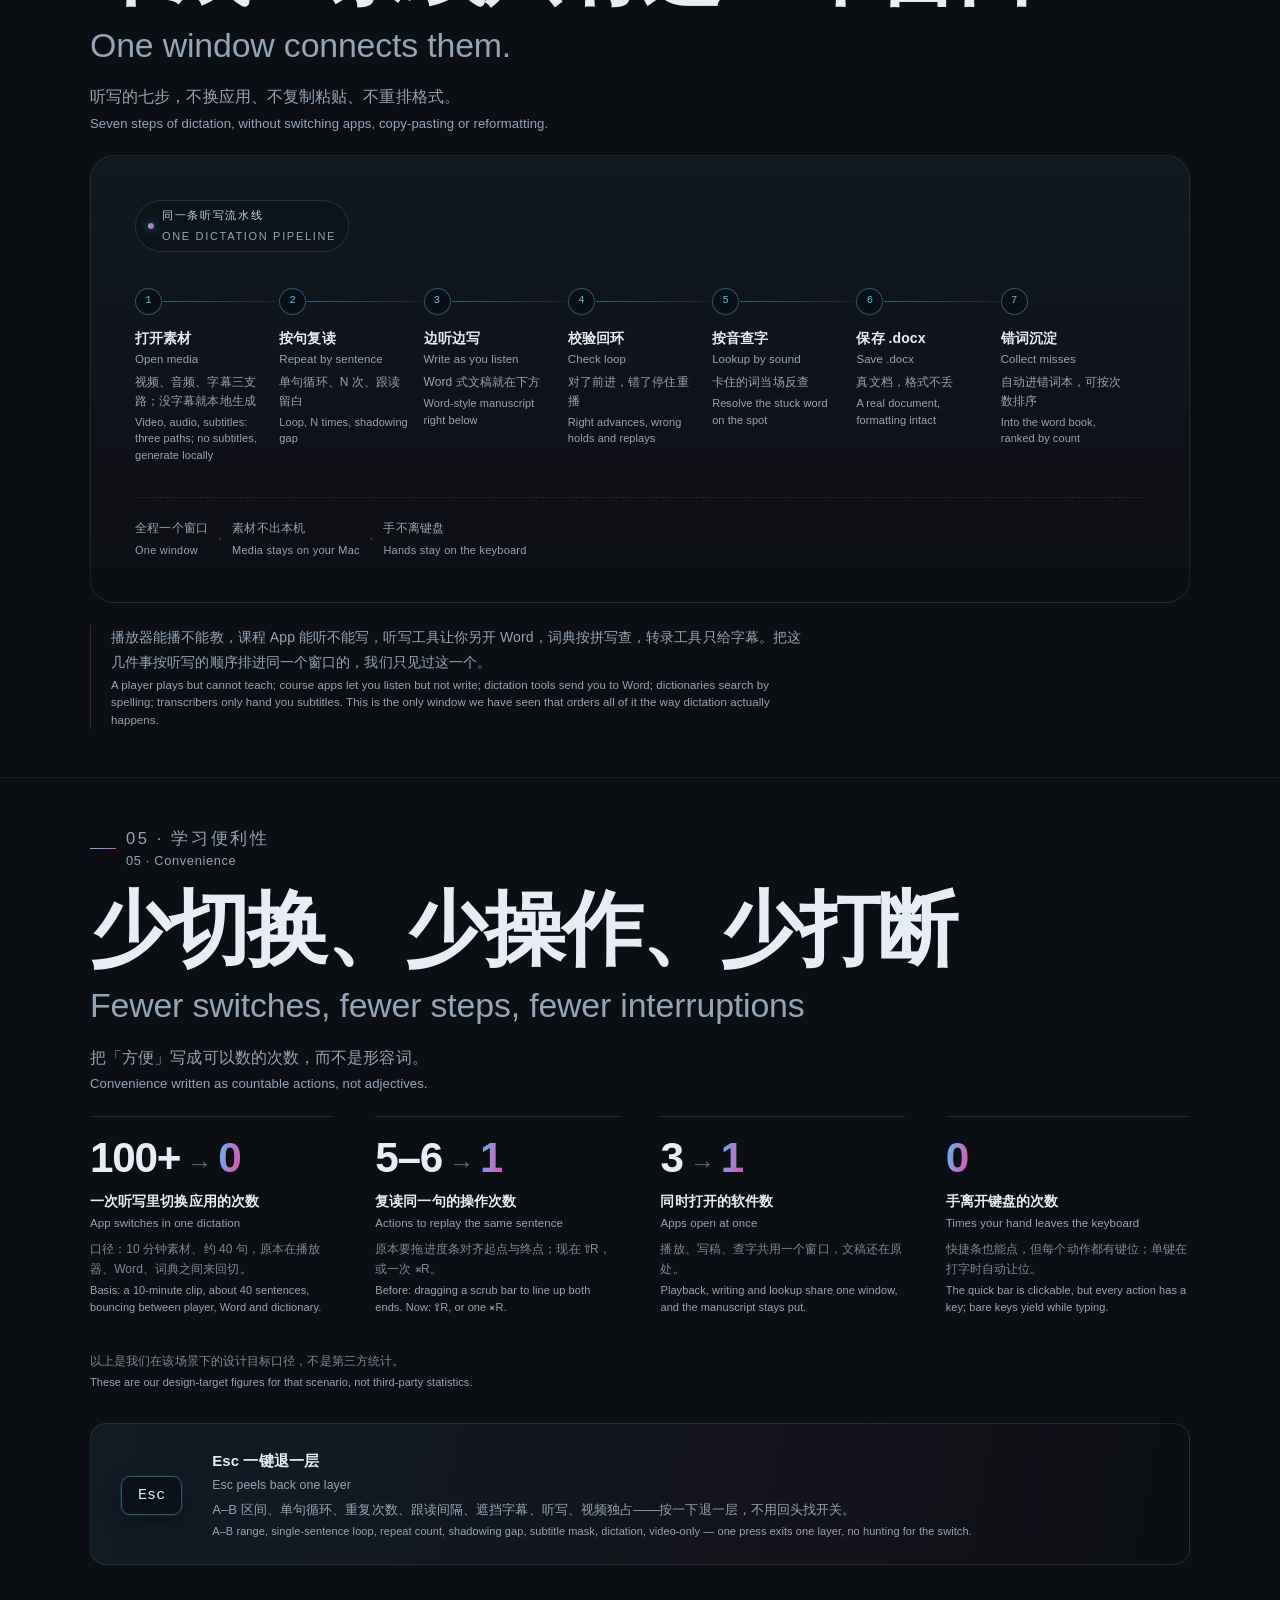
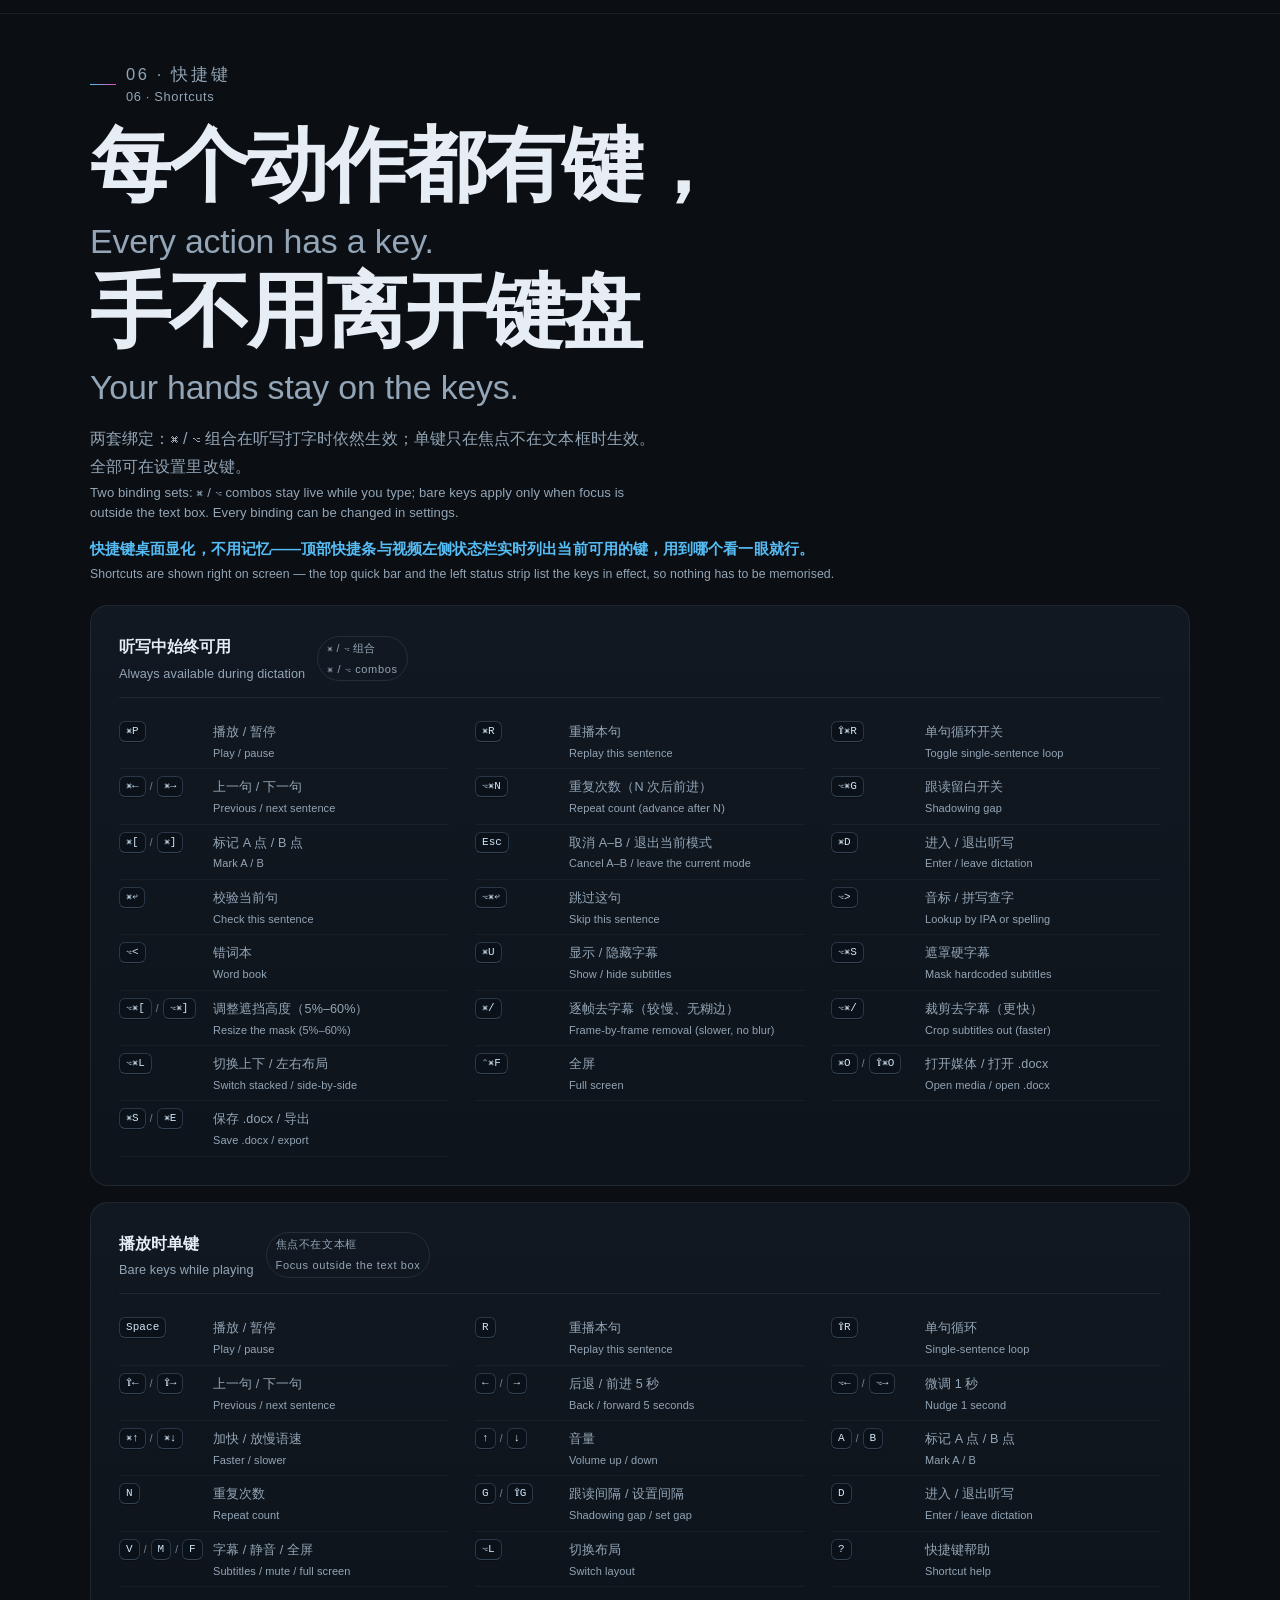
==== commit 40bad5b7: "copy: 去掉「免费」口径（改付费软件+1 天试用，对比表价格行改「付费」）；右侧七条要点按业主原话改写（播放/复读/听写/操作/查字/运行/错词本，中英双语）" ====
--- a/index.html
+++ b/index.html
@@ -78,16 +78,17 @@
               <svg class="ico" viewBox="0 0 24 24" width="15" height="15" fill="none" stroke="currentColor" stroke-width="2" stroke-linecap="round" stroke-linejoin="round" aria-hidden="true"><path d="M5 12h14"/><path d="M13 6l6 6-6 6"/></svg>
             </a>
           </div>
-          <p class="hero-meta" data-i18n="hero_meta">免费 · macOS 13+ · Apple 芯片 · 素材不出本机</p>
+          <p class="hero-meta" data-i18n="hero_meta">付费软件 · 1 天免费试用 · macOS 13+ · Apple 芯片 · 素材不出本机</p>
         </div>
 
         <aside class="facts" aria-label="产品要点" data-i18n-aria="facts_label">
-          <div class="fact"><span class="fact-k" data-i18n="fact1_k">播放</span><span class="fact-v" data-i18n="fact1_v">通用播放器 · 格式尽量广</span></div>
-          <div class="fact"><span class="fact-k" data-i18n="fact2_k">复读</span><span class="fact-v" data-i18n="fact2_v">按句，不按秒</span></div>
-          <div class="fact"><span class="fact-k" data-i18n="fact3_k">文稿</span><span class="fact-v" data-i18n="fact3_v">真 .docx · Word 可打开</span></div>
-          <div class="fact"><span class="fact-k" data-i18n="fact4_k">查字</span><span class="fact-v" data-i18n="fact4_v">20 万词 · 统一英式音标</span></div>
-          <div class="fact"><span class="fact-k" data-i18n="fact5_k">运行</span><span class="fact-v" data-i18n="fact5_v">本地 · 素材不出本机</span></div>
-          <div class="fact"><span class="fact-k" data-i18n="fact6_k">价格</span><span class="fact-v" data-i18n="fact6_v">免费</span></div>
+          <div class="fact"><span class="fact-k" data-i18n="fact1_k">播放</span><span class="fact-v" data-i18n="fact1_v">通用播放器，视频和音频</span></div>
+          <div class="fact"><span class="fact-k" data-i18n="fact2_k">复读</span><span class="fact-v" data-i18n="fact2_v">功能最全、贴合学习者的使用习惯</span></div>
+          <div class="fact"><span class="fact-k" data-i18n="fact3_k">听写</span><span class="fact-v" data-i18n="fact3_v">同屏 Word 编辑，自动检查</span></div>
+          <div class="fact"><span class="fact-k" data-i18n="fact4_k">操作</span><span class="fact-v" data-i18n="fact4_v">便捷高效，不用菜单</span></div>
+          <div class="fact"><span class="fact-k" data-i18n="fact5_k">查字</span><span class="fact-v" data-i18n="fact5_v">音标和拼写查字，一键录入文稿，20 万词</span></div>
+          <div class="fact"><span class="fact-k" data-i18n="fact6_k">运行</span><span class="fact-v" data-i18n="fact6_v">本地，素材不出本机</span></div>
+          <div class="fact"><span class="fact-k" data-i18n="fact7_k">错词本</span><span class="fact-v" data-i18n="fact7_v">积累生词、方便复习</span></div>
         </aside>
       </div>
 
@@ -340,7 +341,7 @@
             </tr>
             <tr>
               <th scope="row" data-i18n="cmp_r12">价格</th>
-              <td class="is-us"><span class="v free" data-i18n="v_free">免费</span></td>
+              <td class="is-us"><span class="v" data-i18n="v_paid">付费</span></td>
               <td class="no"><span class="v" role="img" aria-label="未核实" data-i18n-aria="v_na">—</span></td>
               <td class="no"><span class="v" role="img" aria-label="未核实" data-i18n-aria="v_na">—</span></td>
               <td class="no"><span class="v" role="img" aria-label="未核实" data-i18n-aria="v_na">—</span></td>
@@ -888,7 +889,7 @@
         <div class="dl-copy">
           <p class="eyebrow"><span class="eb-line" aria-hidden="true"></span><span data-i18n="sec7_eb">07 · 下载</span></p>
           <h2 data-i18n="dl_h">下载 SentenceEcho</h2>
-          <p class="dl-sub" data-i18n="dl_p">免费。macOS 13 或更新，Apple 芯片。安装包未做 Apple 签名——第一次打开请右键 →「打开」。</p>
+          <p class="dl-sub" data-i18n="dl_p">1 天免费试用，之后按需购买（见「价格与授权」）。macOS 13 或更新，Apple 芯片。安装包未做 Apple 签名——第一次打开请右键 →「打开」。</p>
           <div class="cta">
             <a class="btn btn-primary btn-lg" id="dlbtn" href="https://github.com/xwindowscn/sentenceecho-downloads/releases/latest/download/SentenceEcho-AppleSilicon.dmg" target="_blank" rel="noopener">
               <svg class="ico" viewBox="0 0 24 24" width="18" height="18" fill="none" stroke="currentColor" stroke-width="2" stroke-linecap="round" stroke-linejoin="round" aria-hidden="true"><path d="M12 3v12"/><path d="M7 11l5 5 5-5"/><path d="M4 20h16"/></svg>
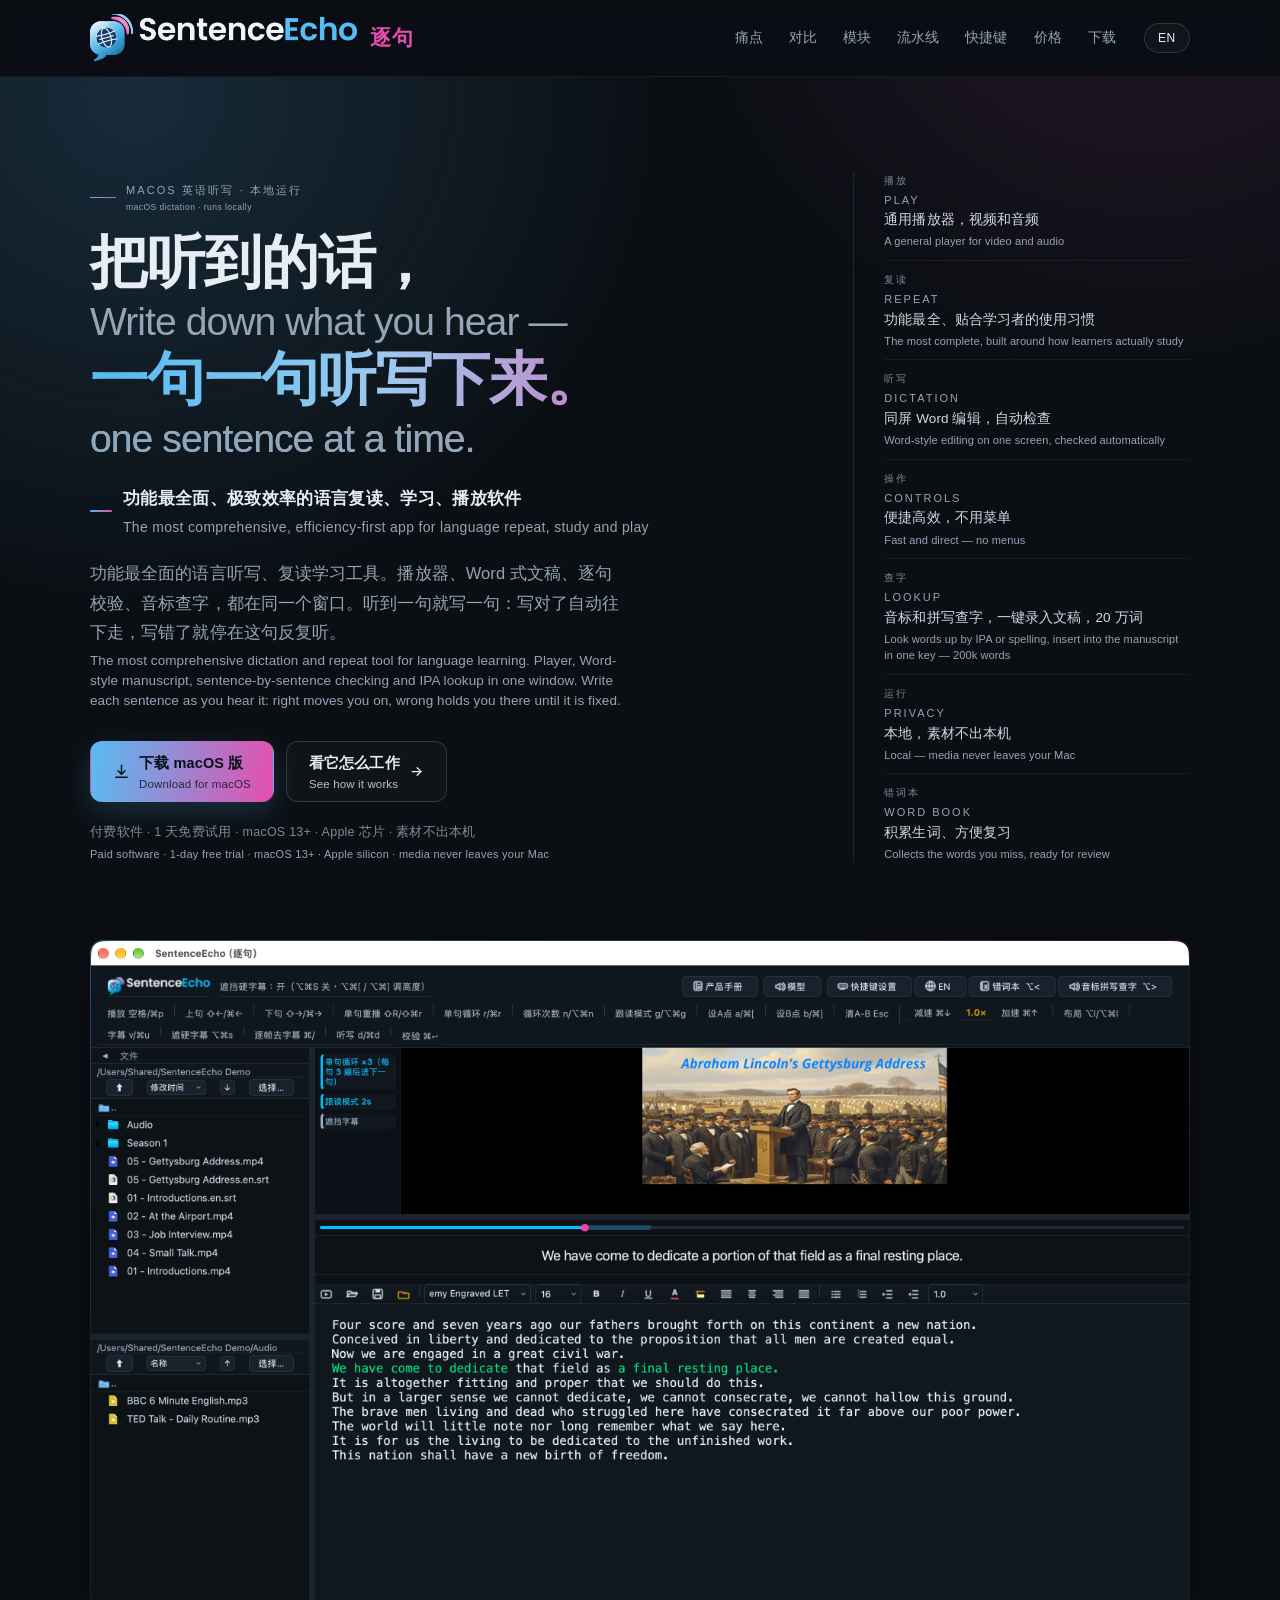
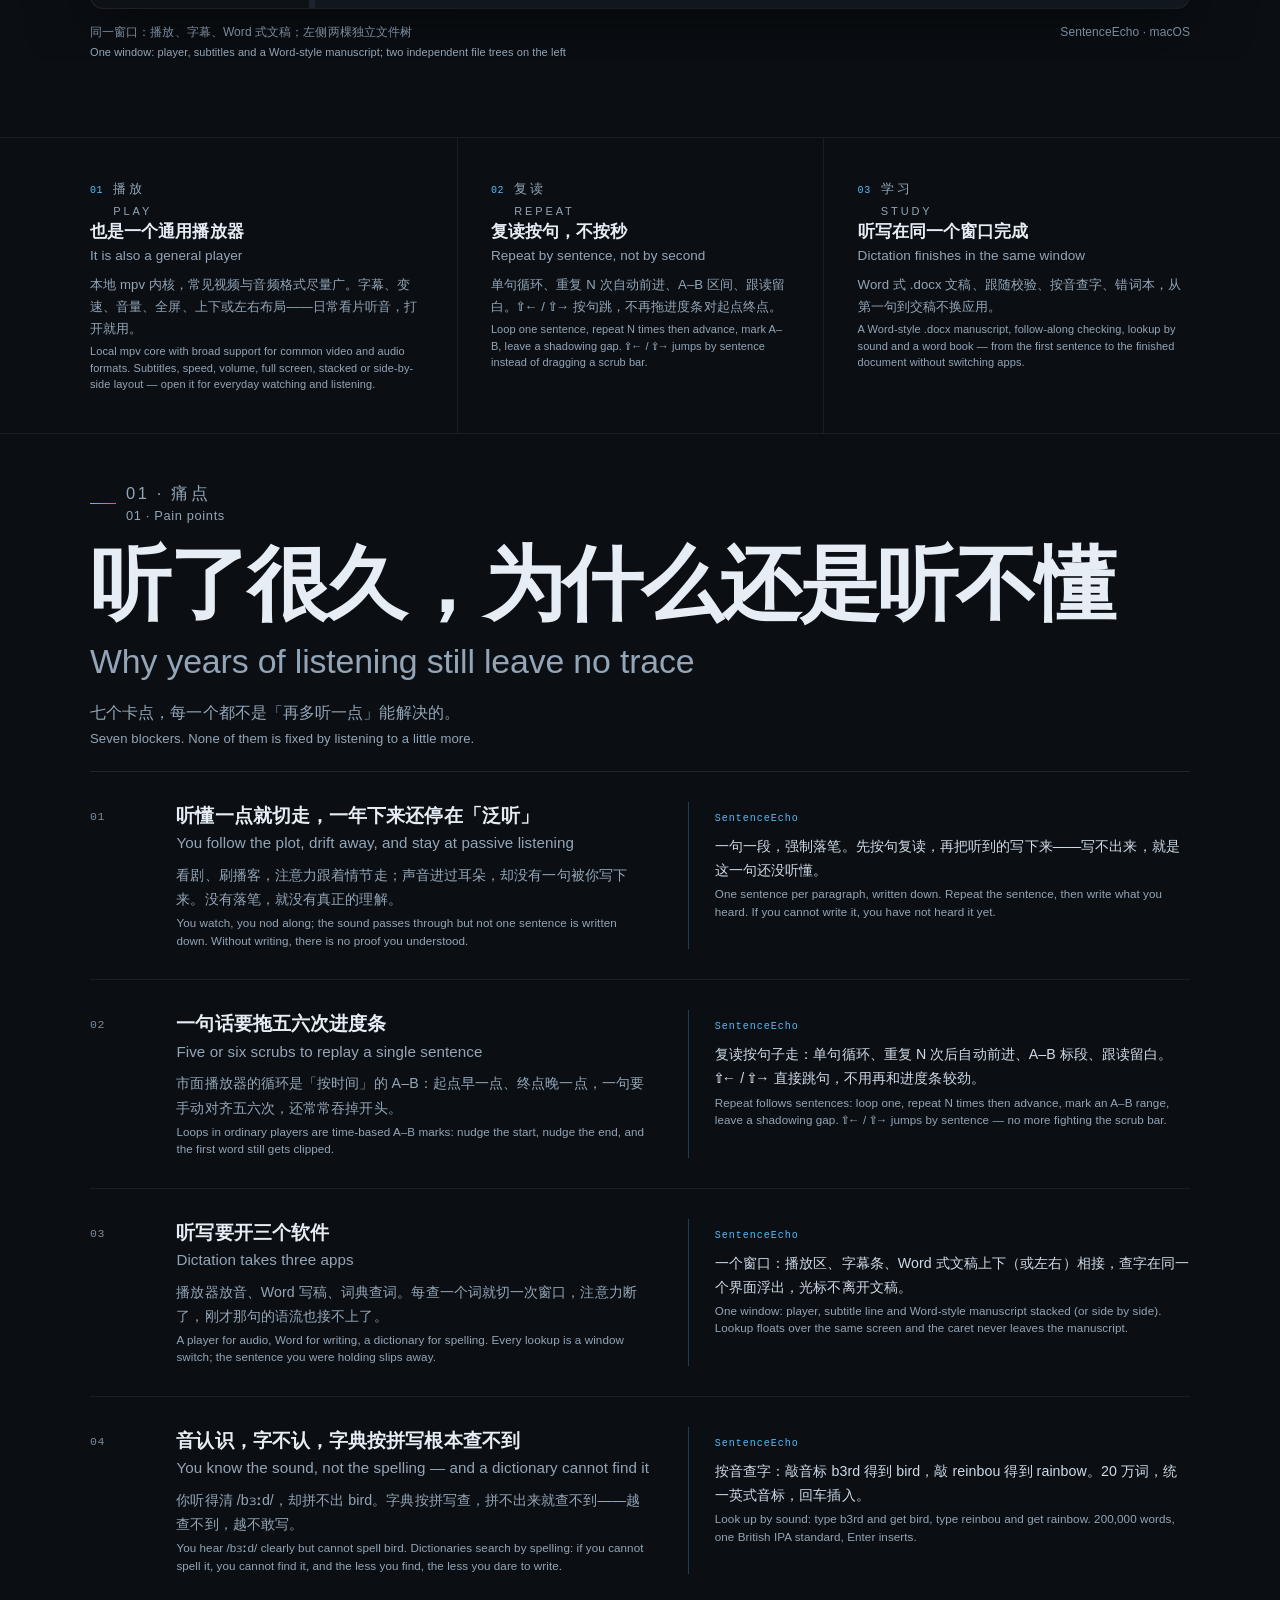
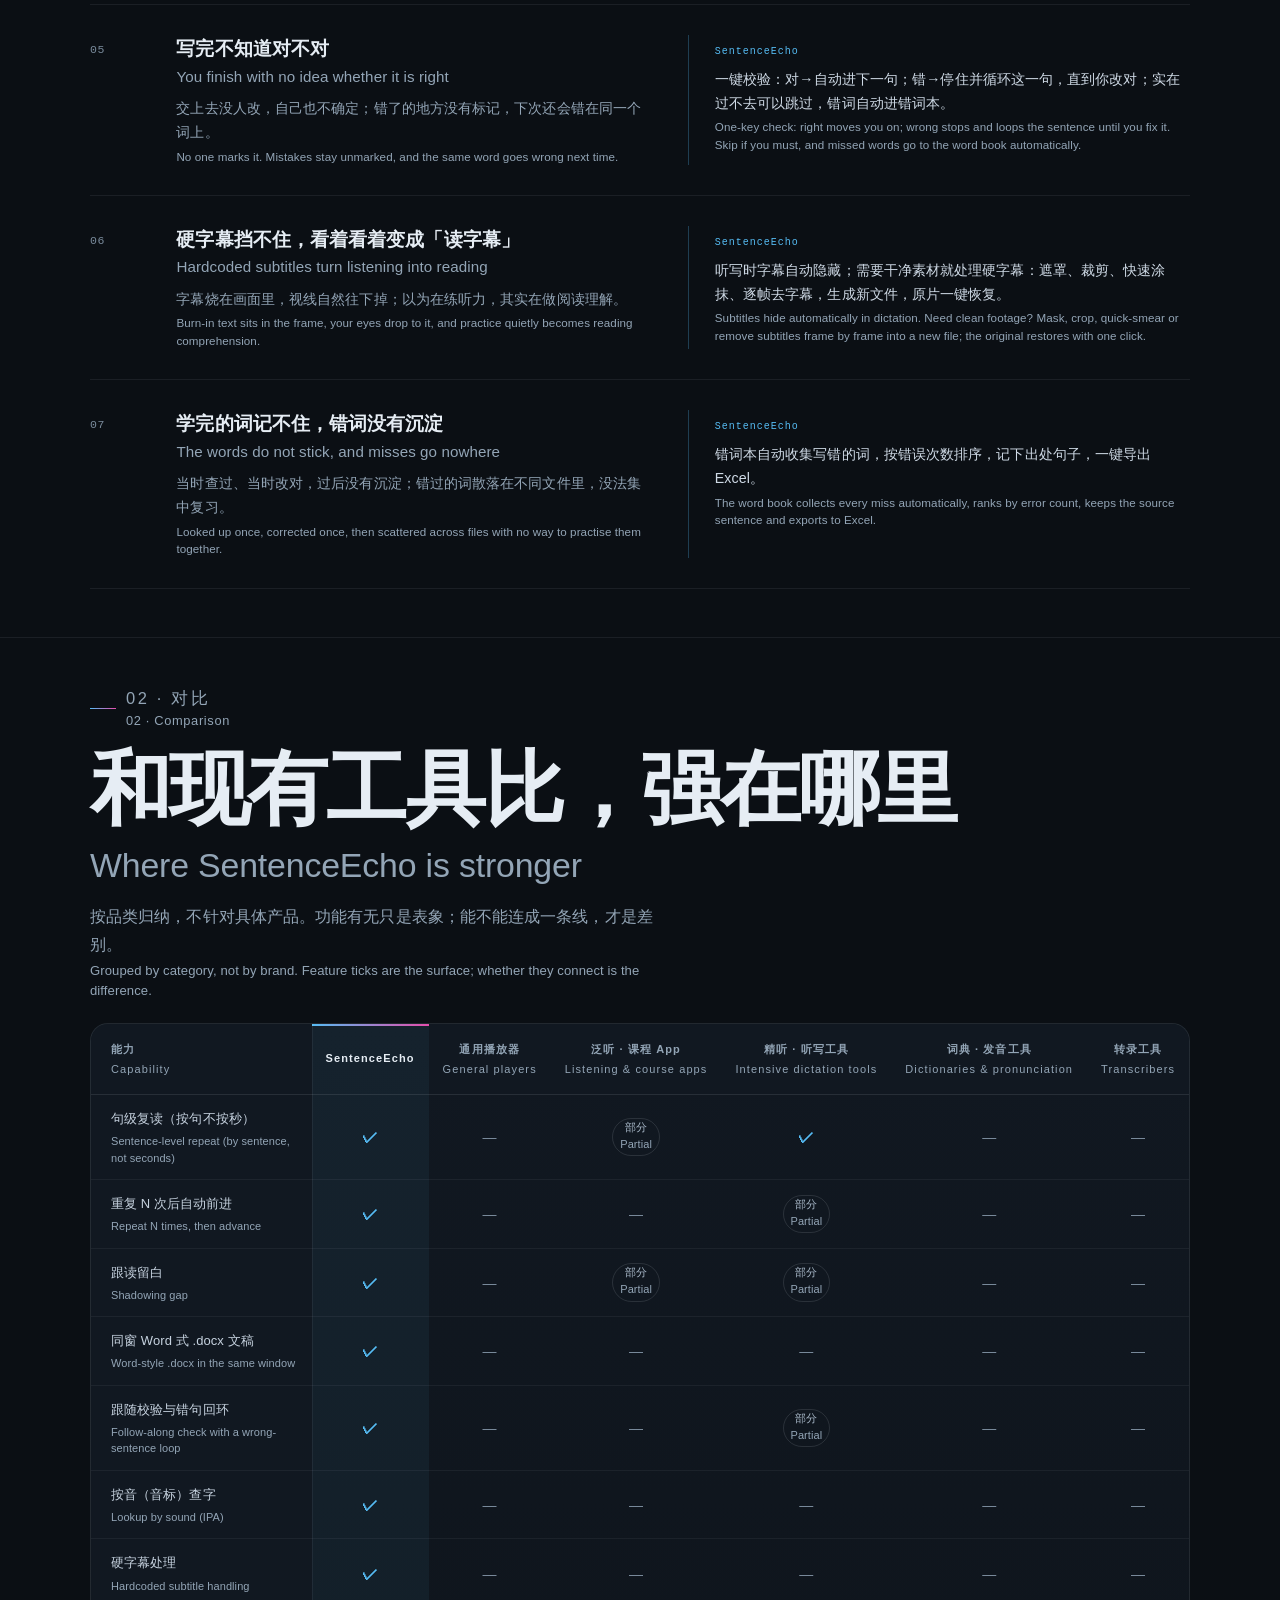
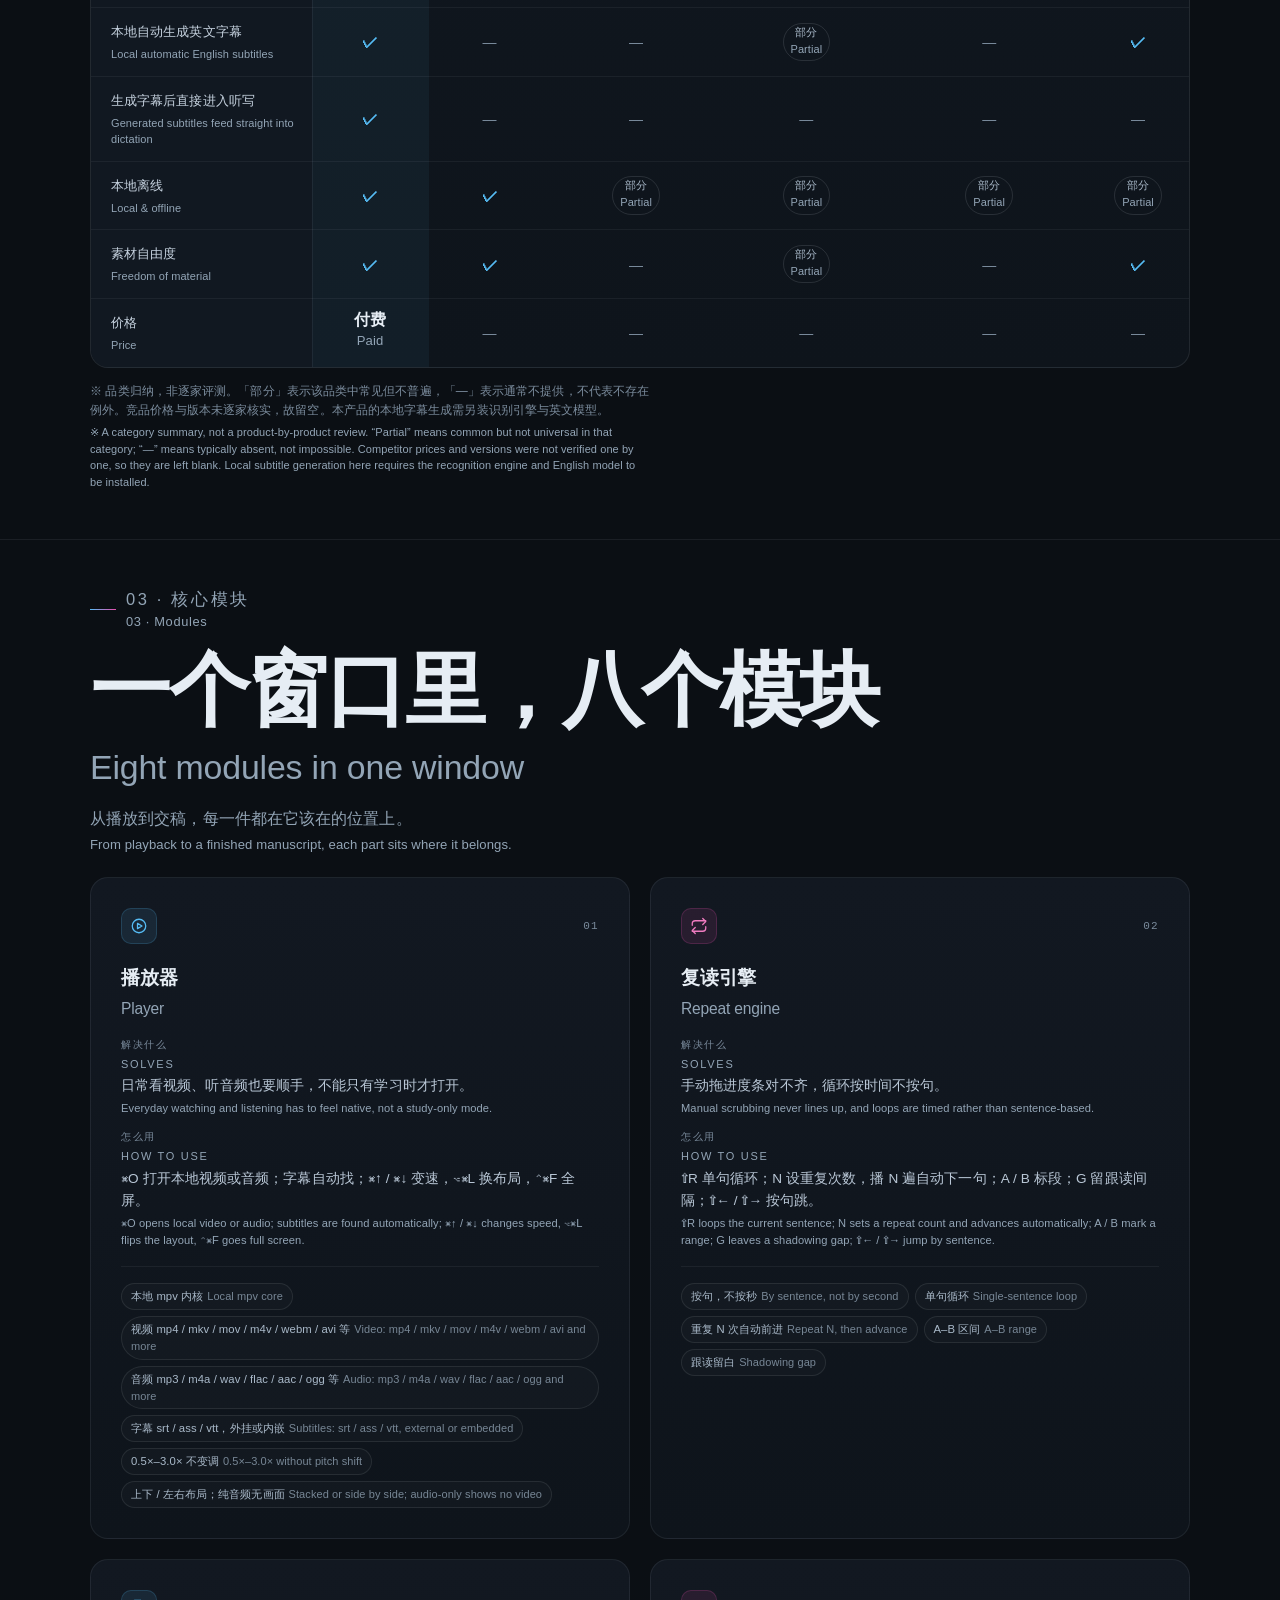
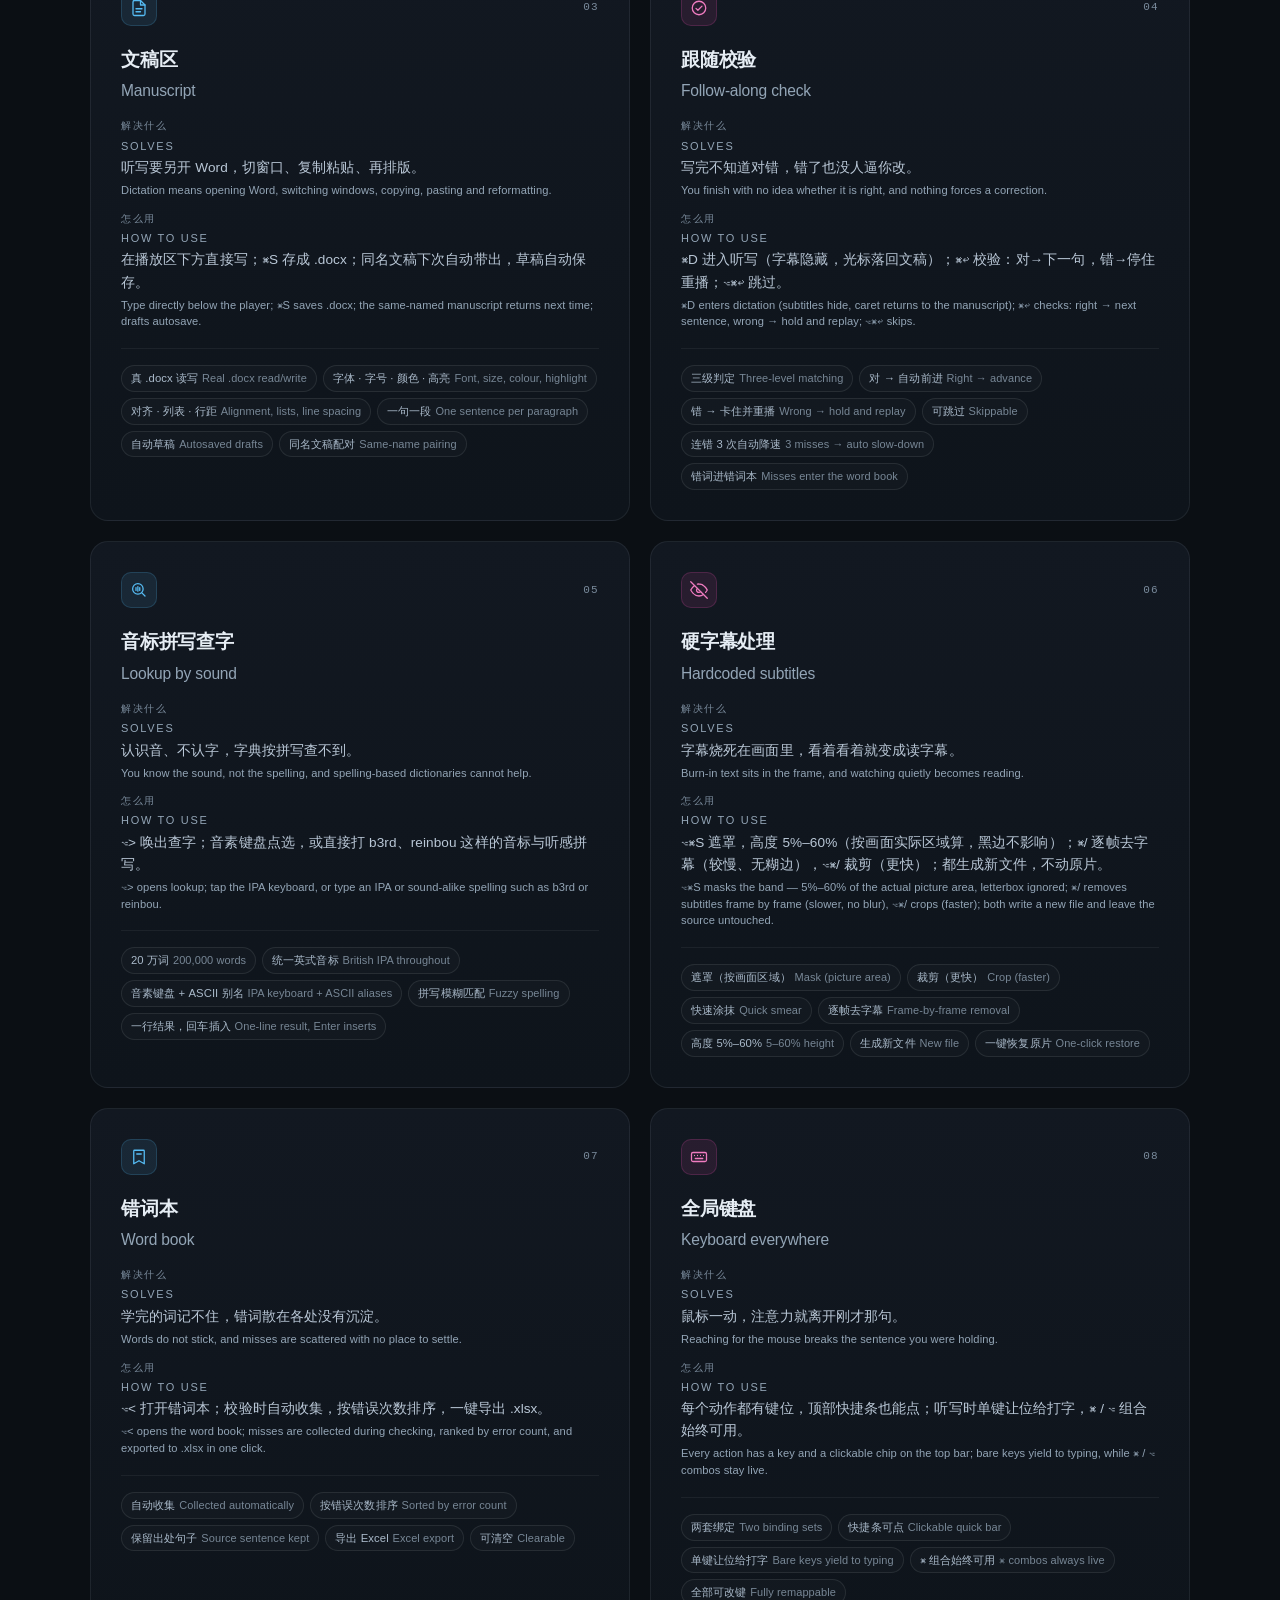
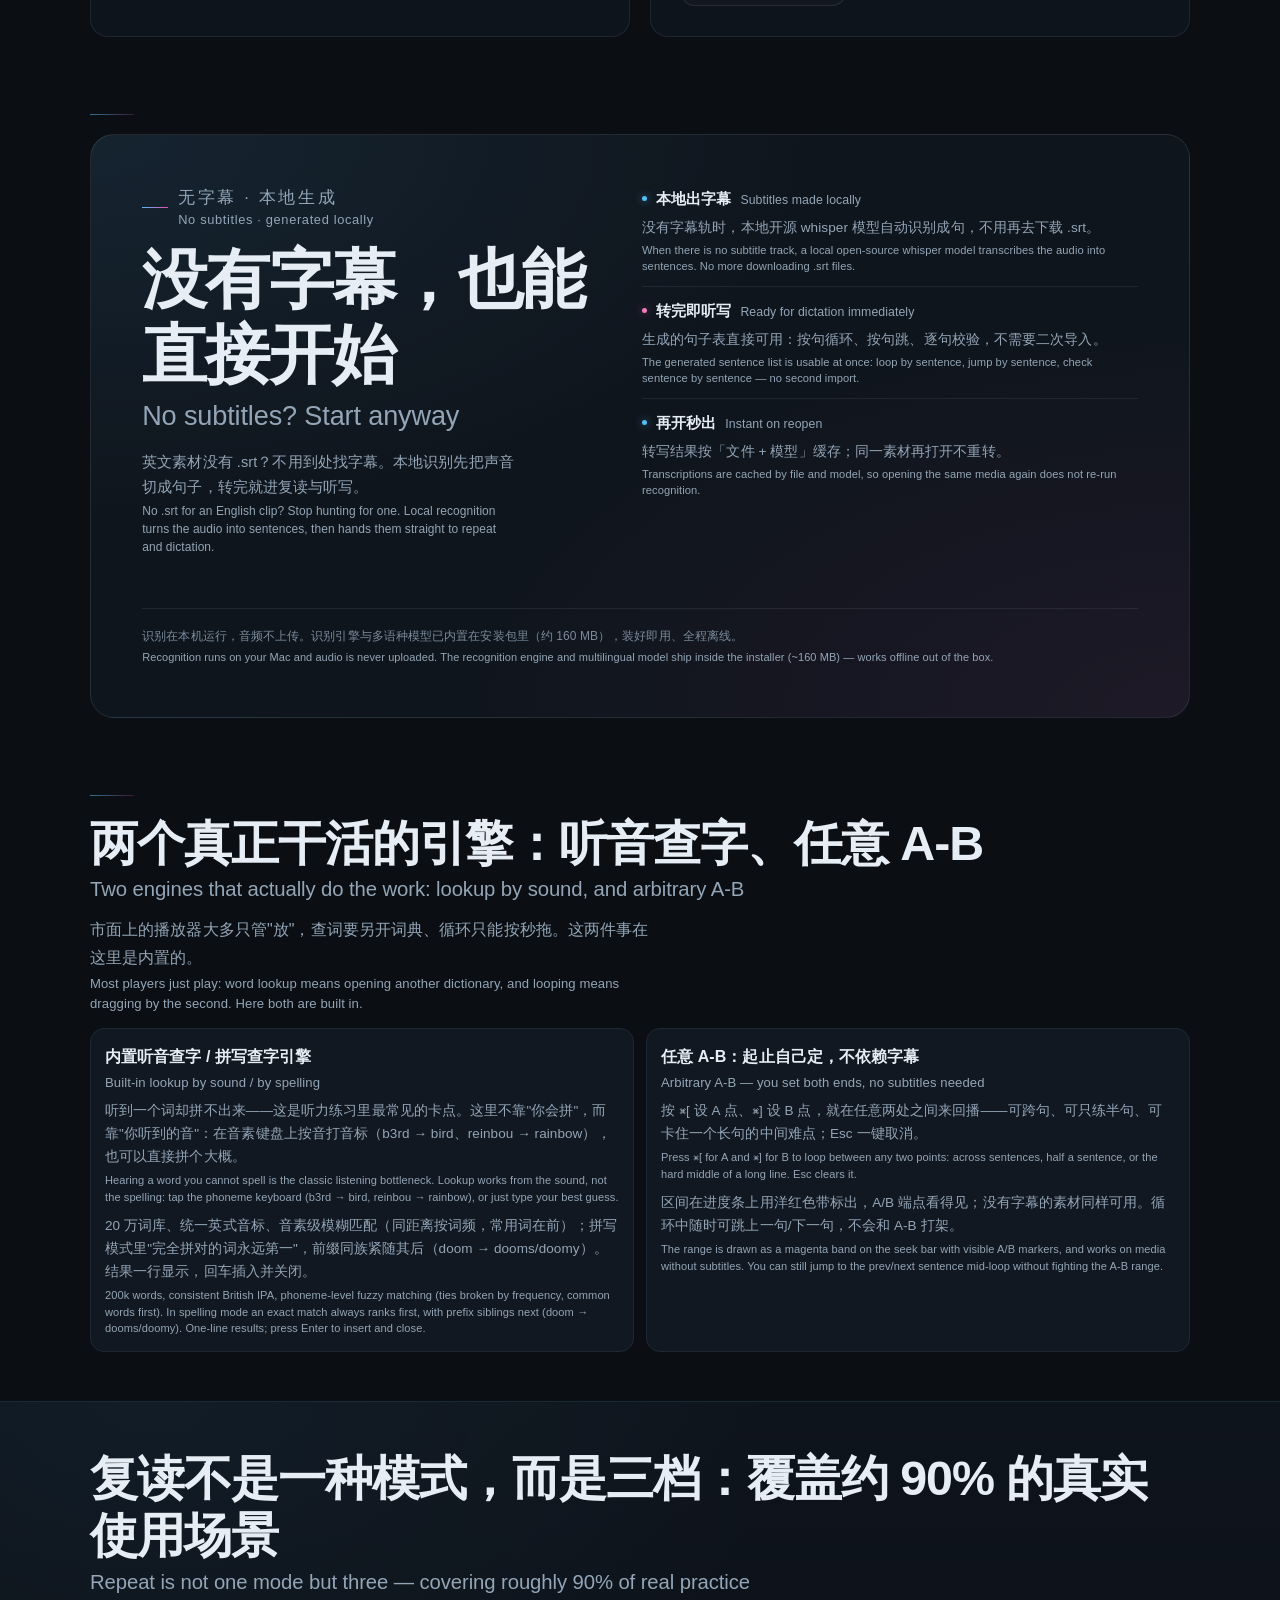
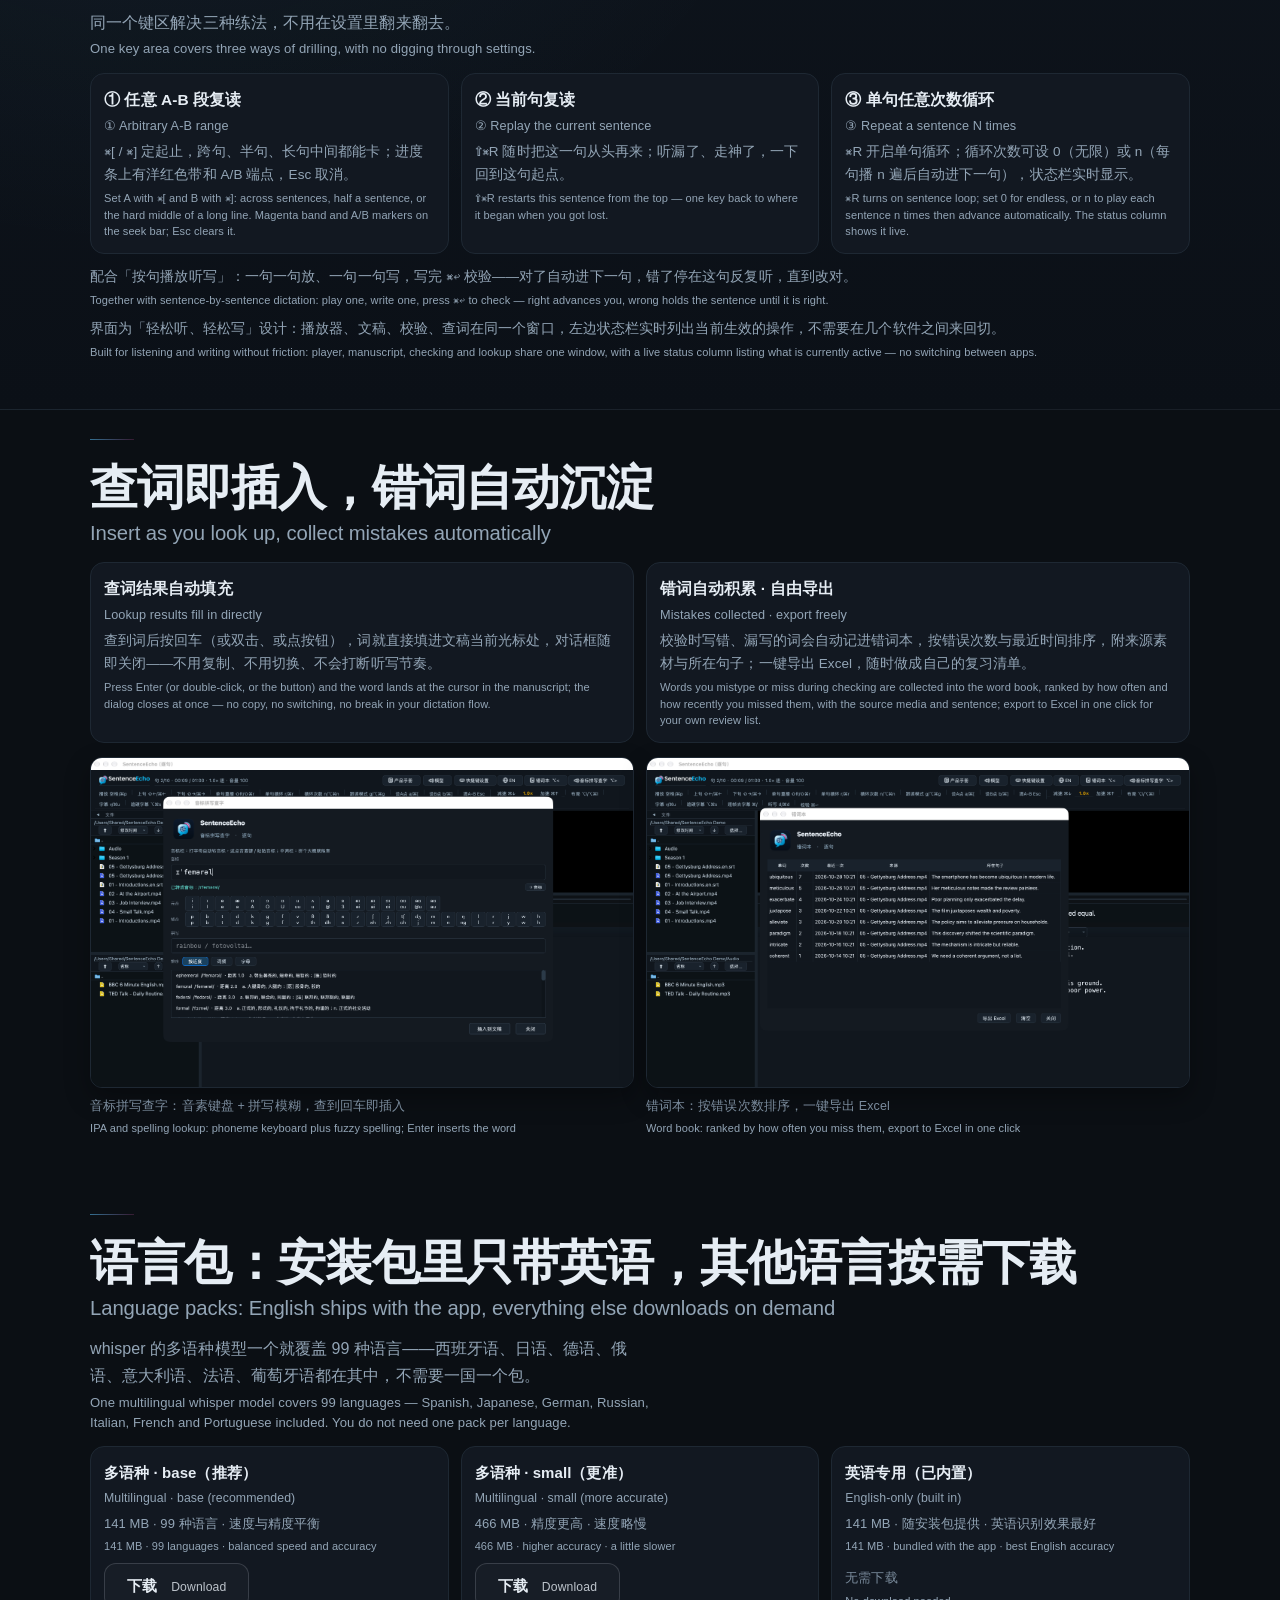
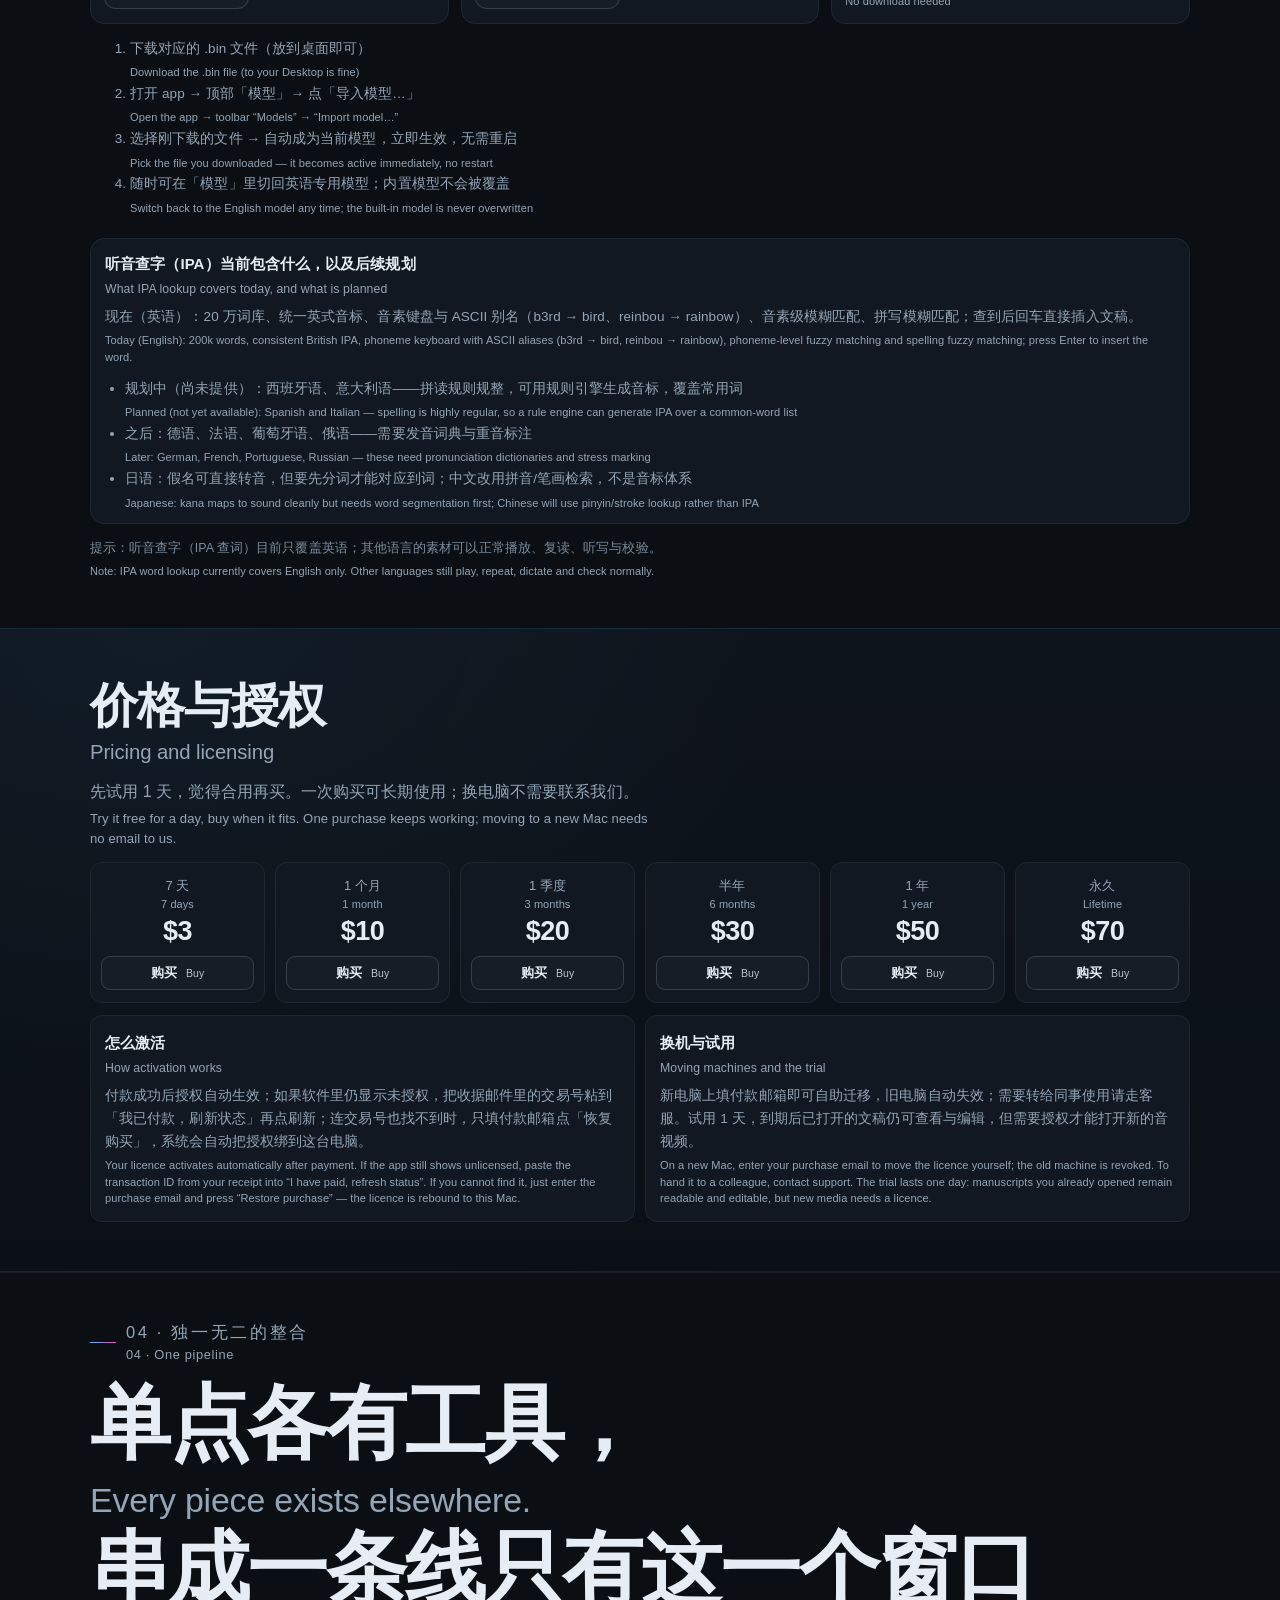
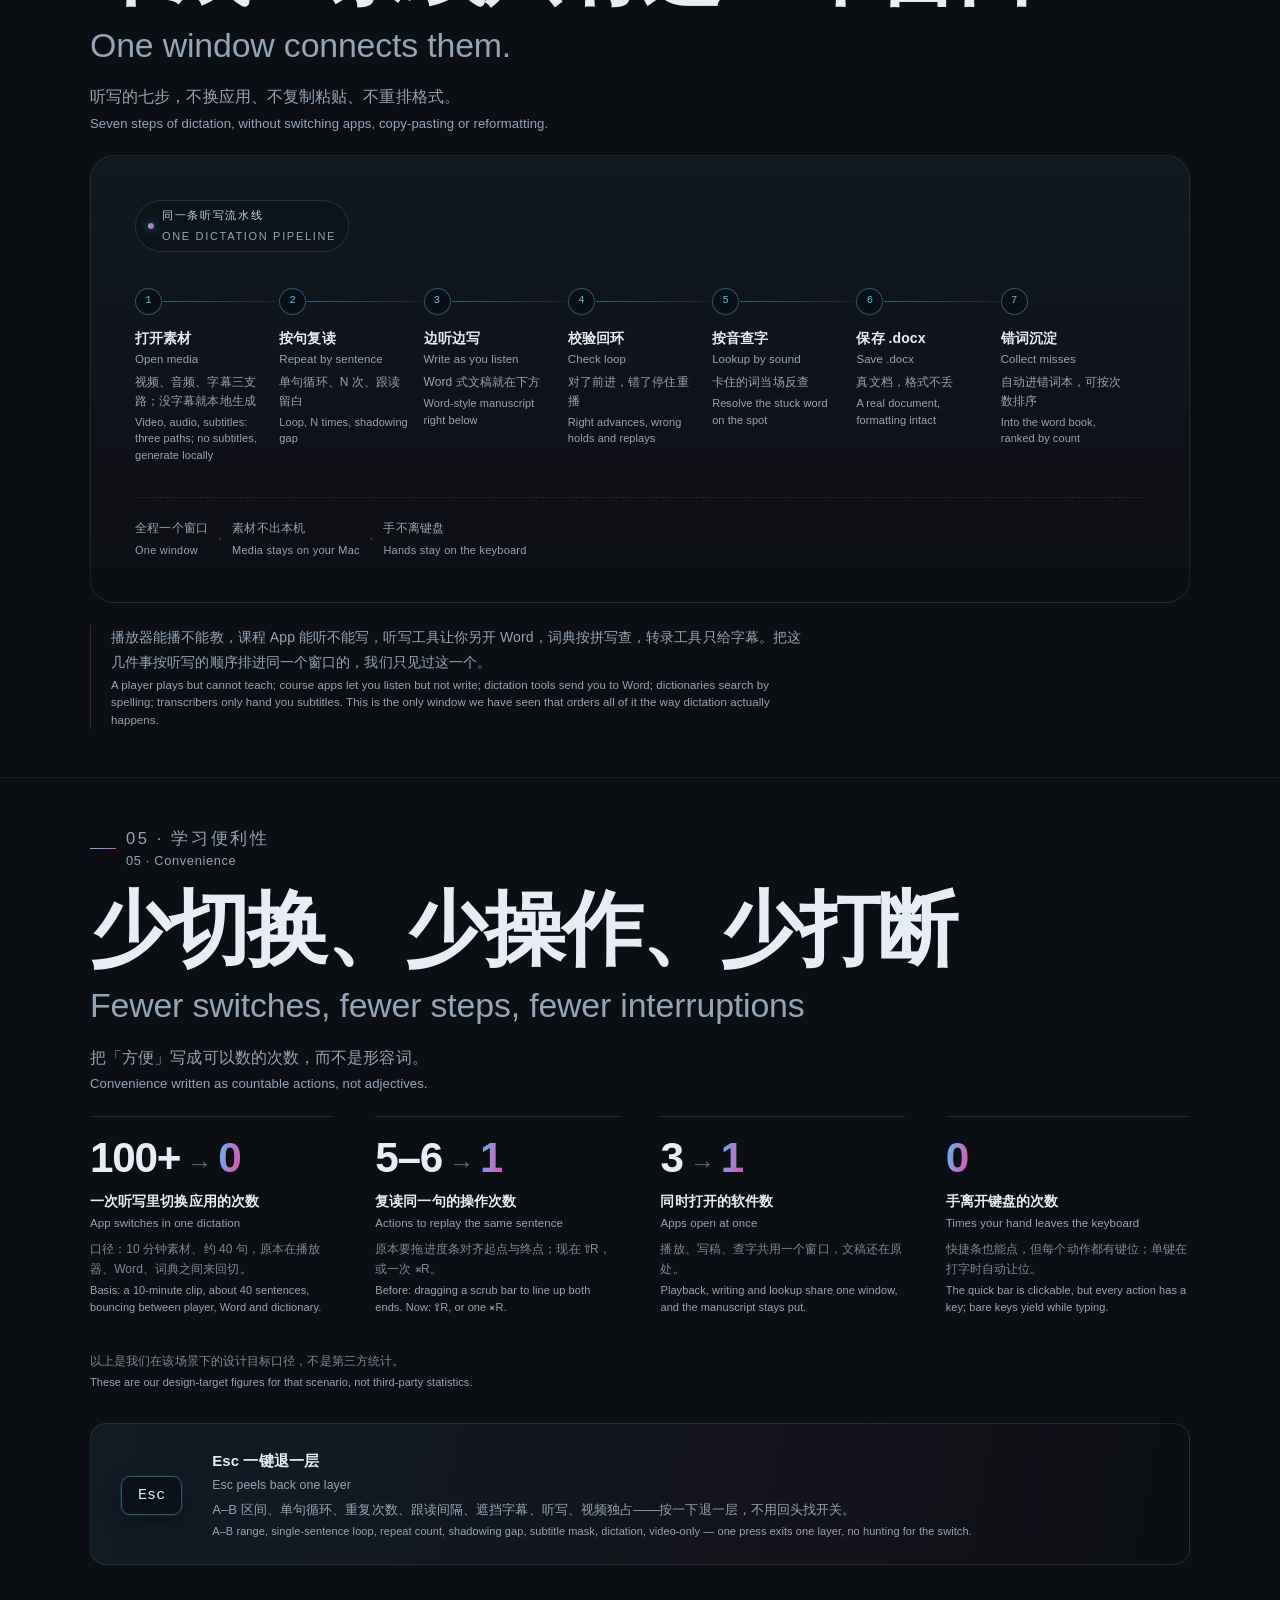
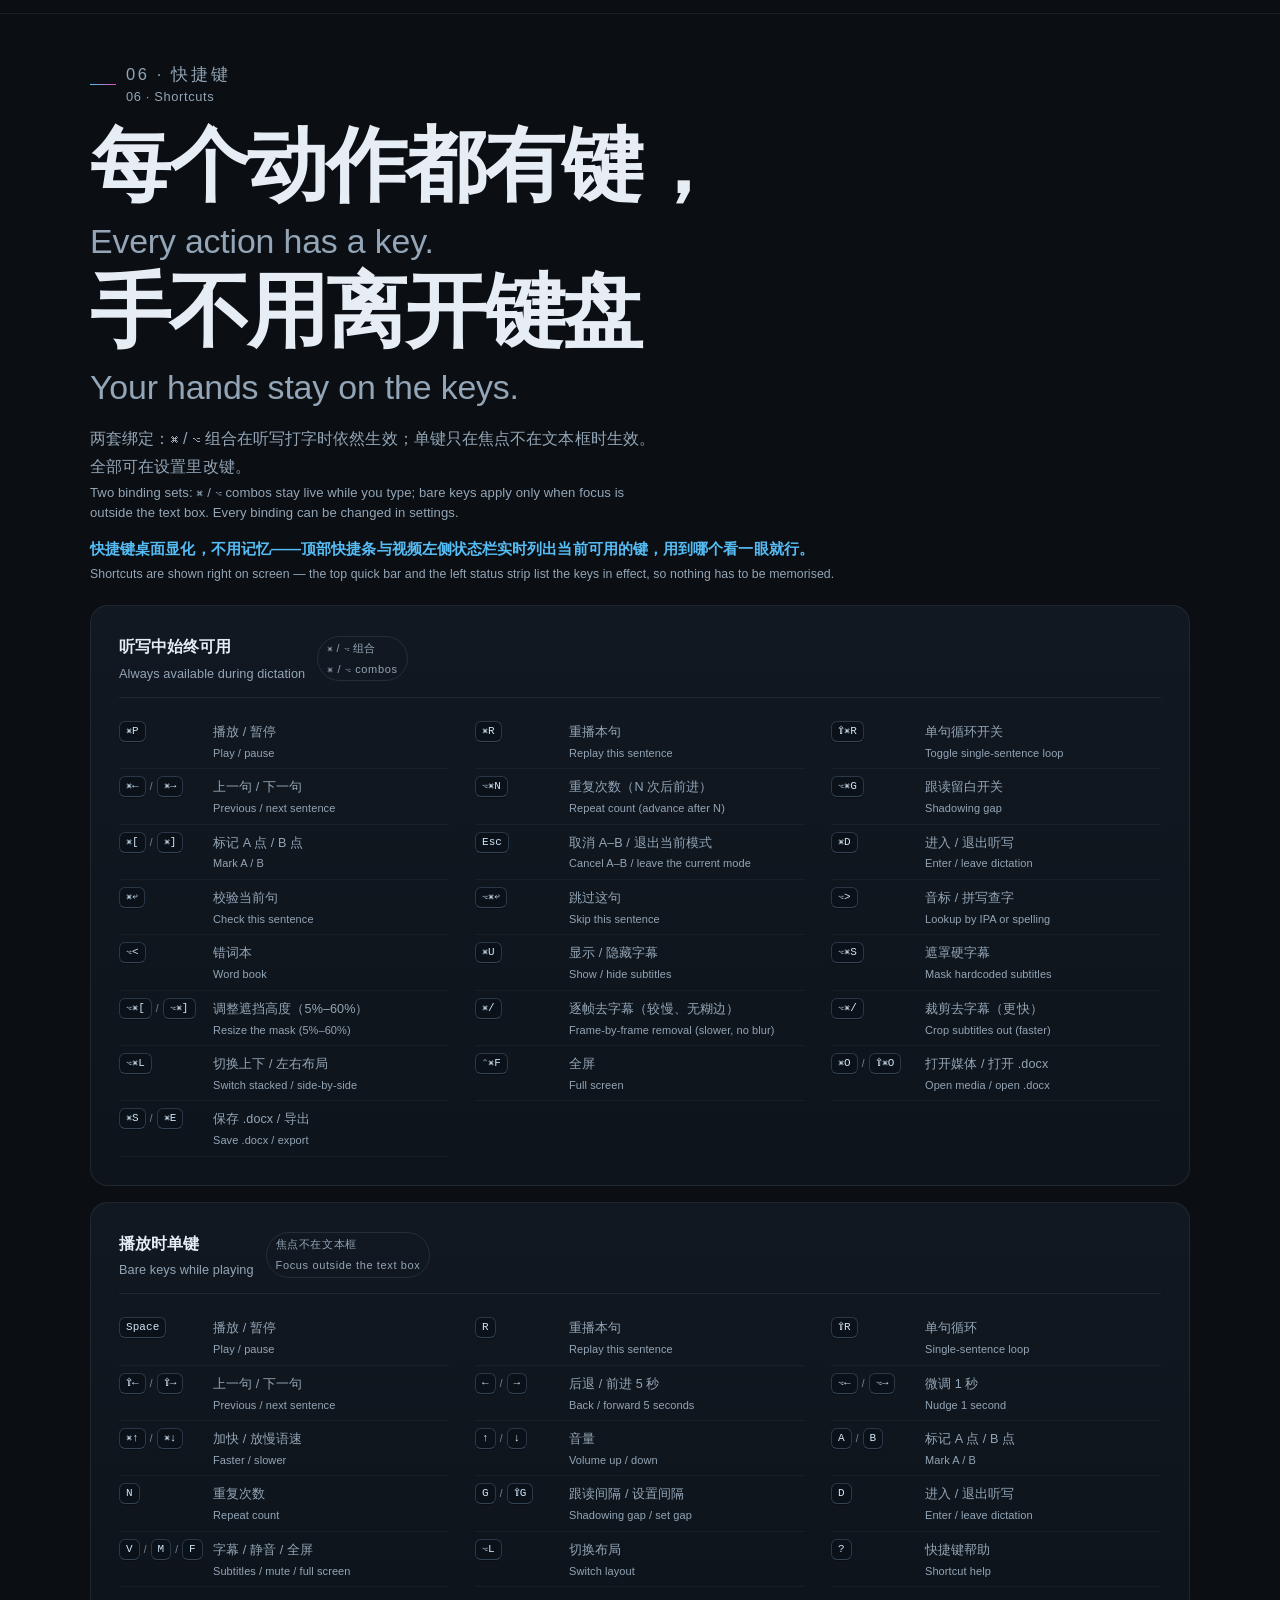
==== commit f2618f12: "copy: 首屏定位句去掉「最强大」，改为「功能最全面、极致效率的语言复读、学习、播放软件」（中英）" ====
--- a/index.html
+++ b/index.html
@@ -66,7 +66,7 @@
             <span class="h1-l1" data-i18n="hero_h1_1">把听到的话，</span>
             <span class="h1-l2 grad" data-i18n="hero_h1_2">一句一句听写下来。</span>
           </h1>
-          <p class="tagline"><span class="tag-line" aria-hidden="true"></span><span data-i18n="hero_tag">最强大的复读、学习、播放软件</span></p>
+          <p class="tagline"><span class="tag-line" aria-hidden="true"></span><span data-i18n="hero_tag">功能最全面、极致效率的语言复读、学习、播放软件</span></p>
           <p class="lead" data-i18n="hero_lead">功能最全面的语言听写、复读学习工具。播放器、Word 式文稿、逐句校验、音标查字，都在同一个窗口。听到一句就写一句：写对了自动往下走，写错了就停在这句反复听。</p>
           <div class="cta">
             <a class="btn btn-primary" href="#download">
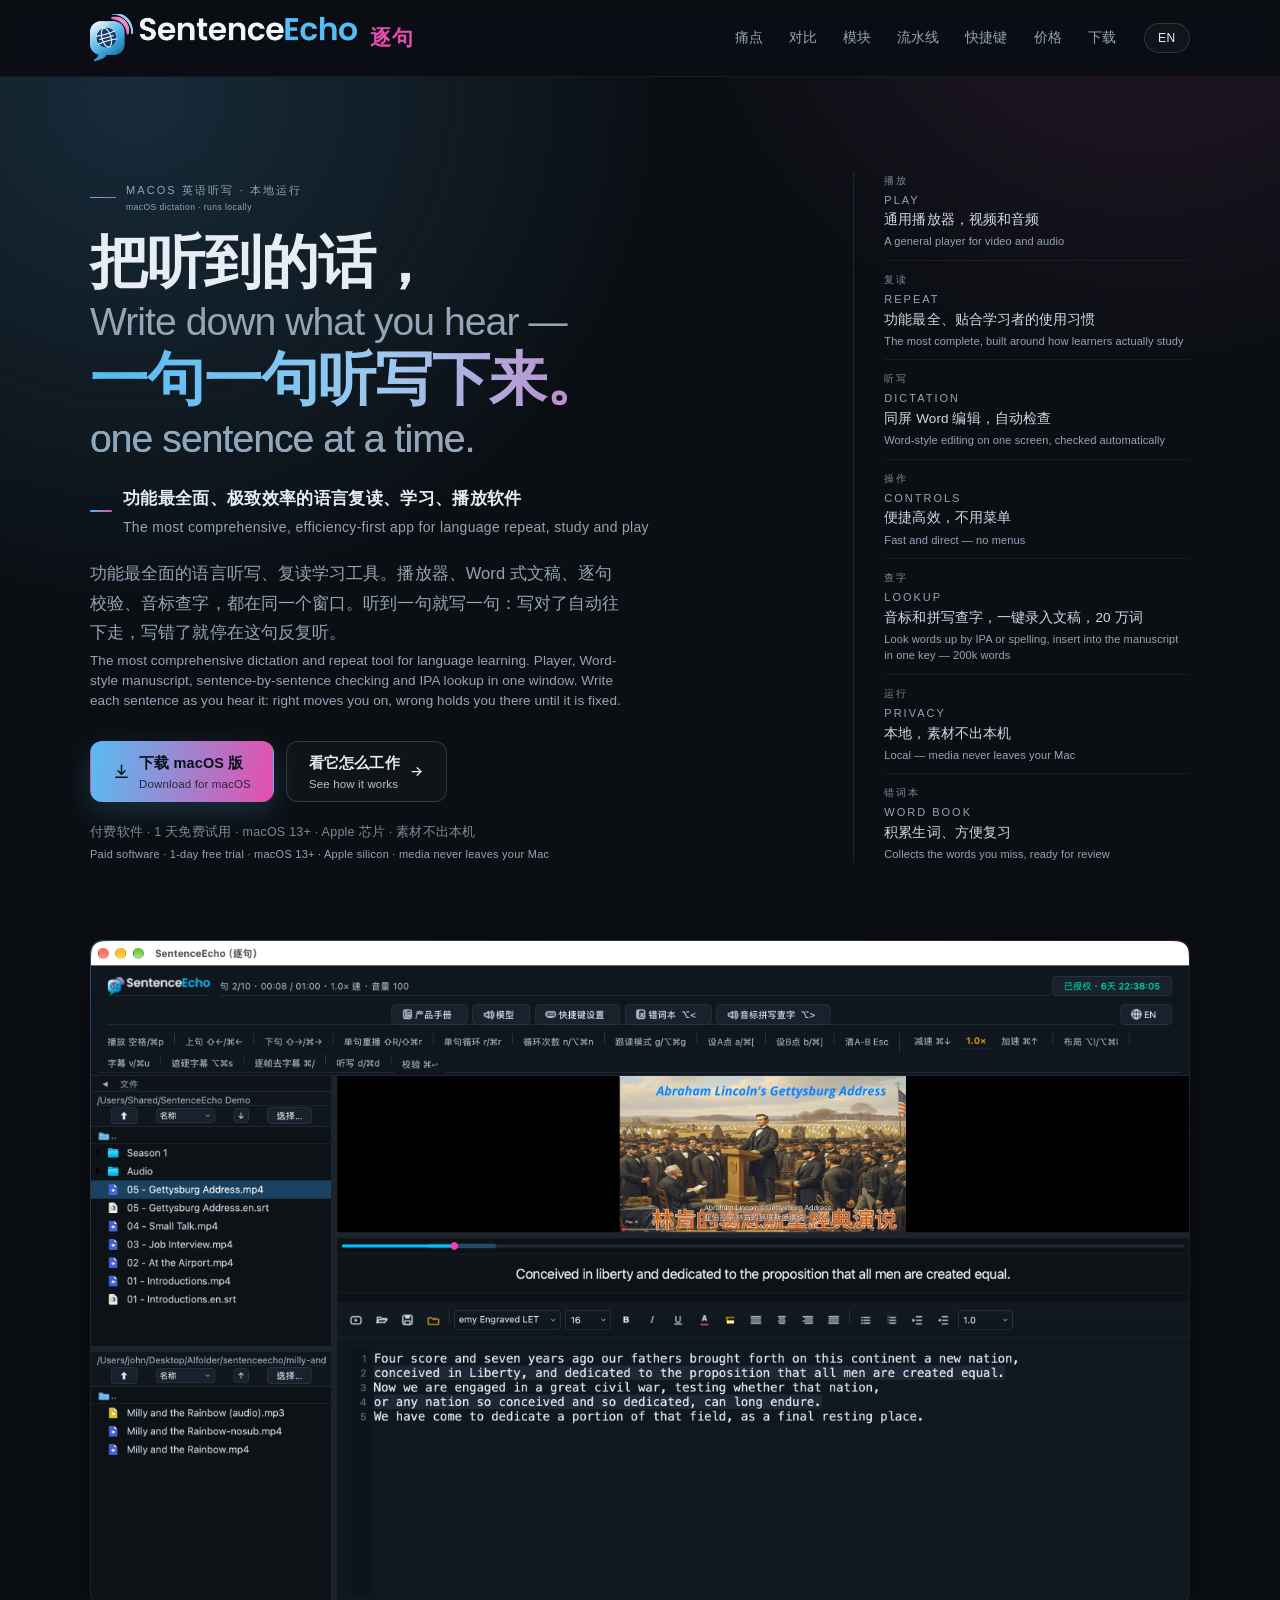
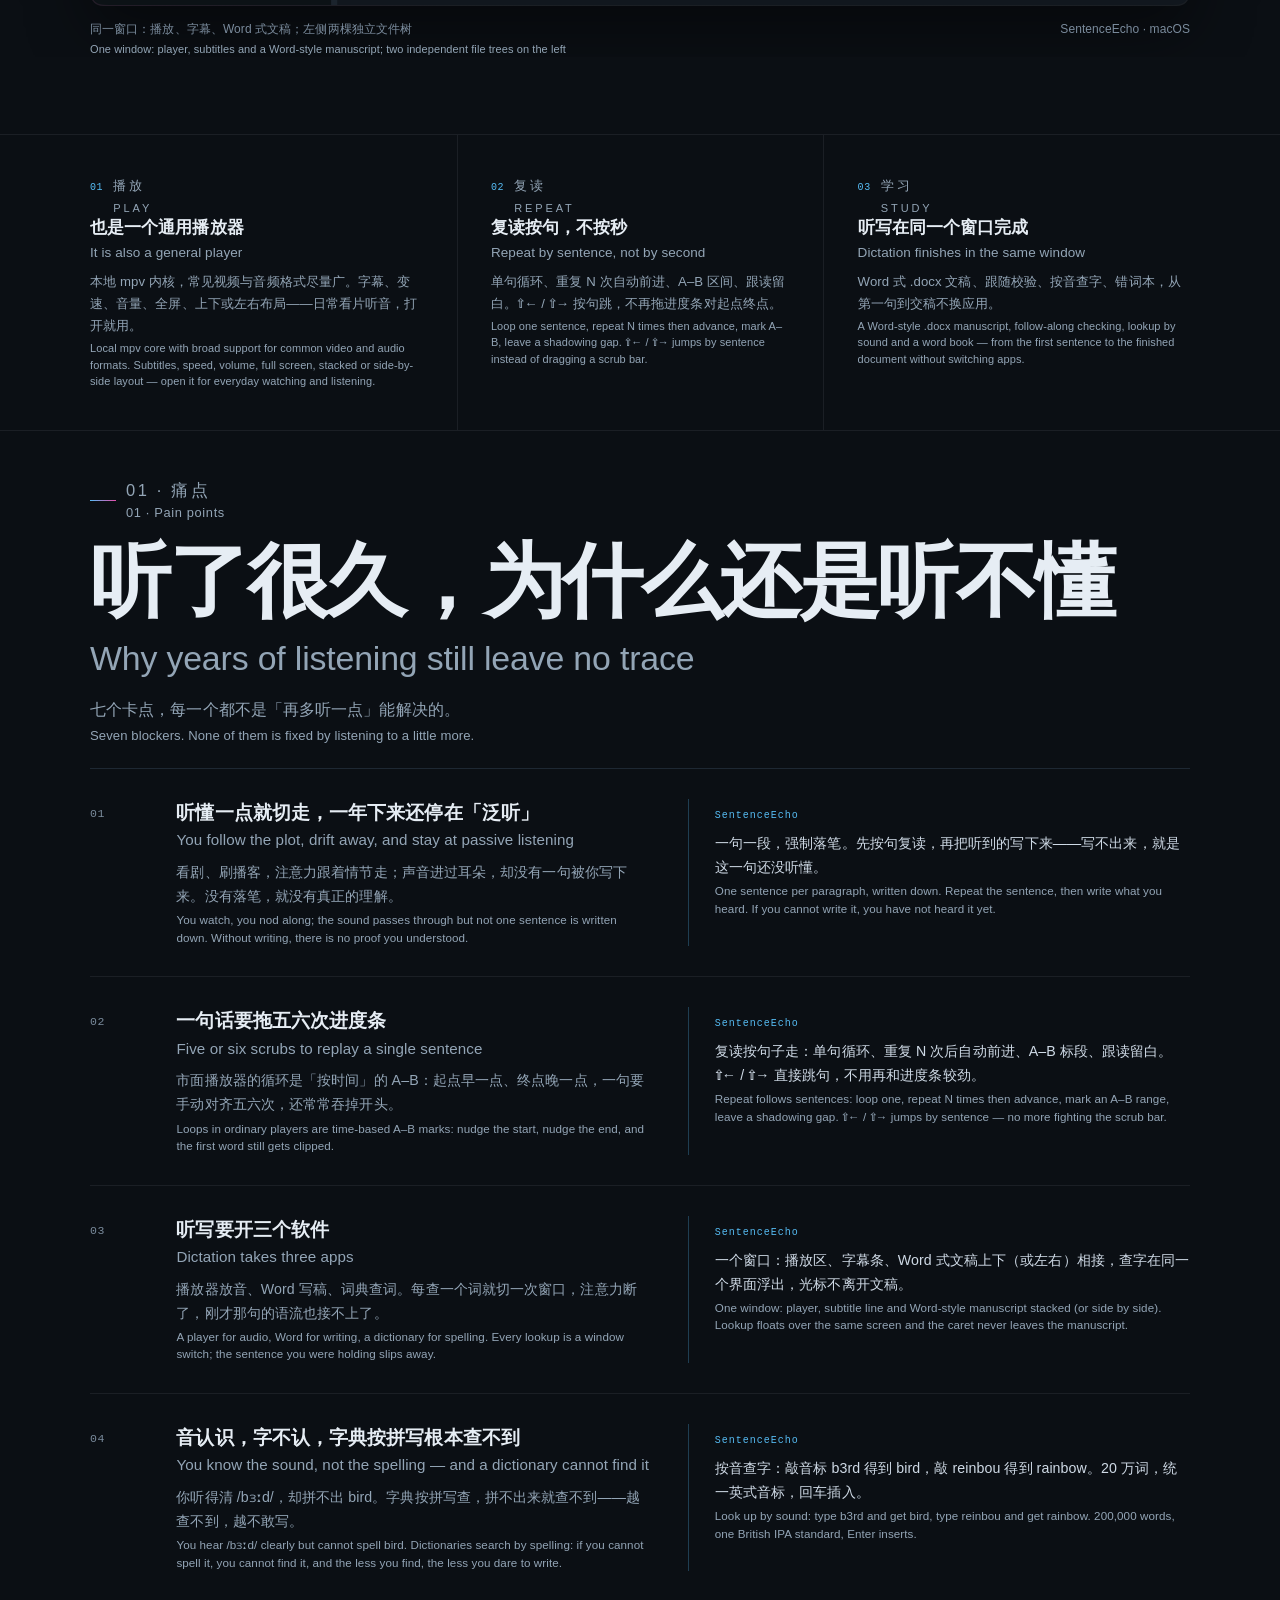
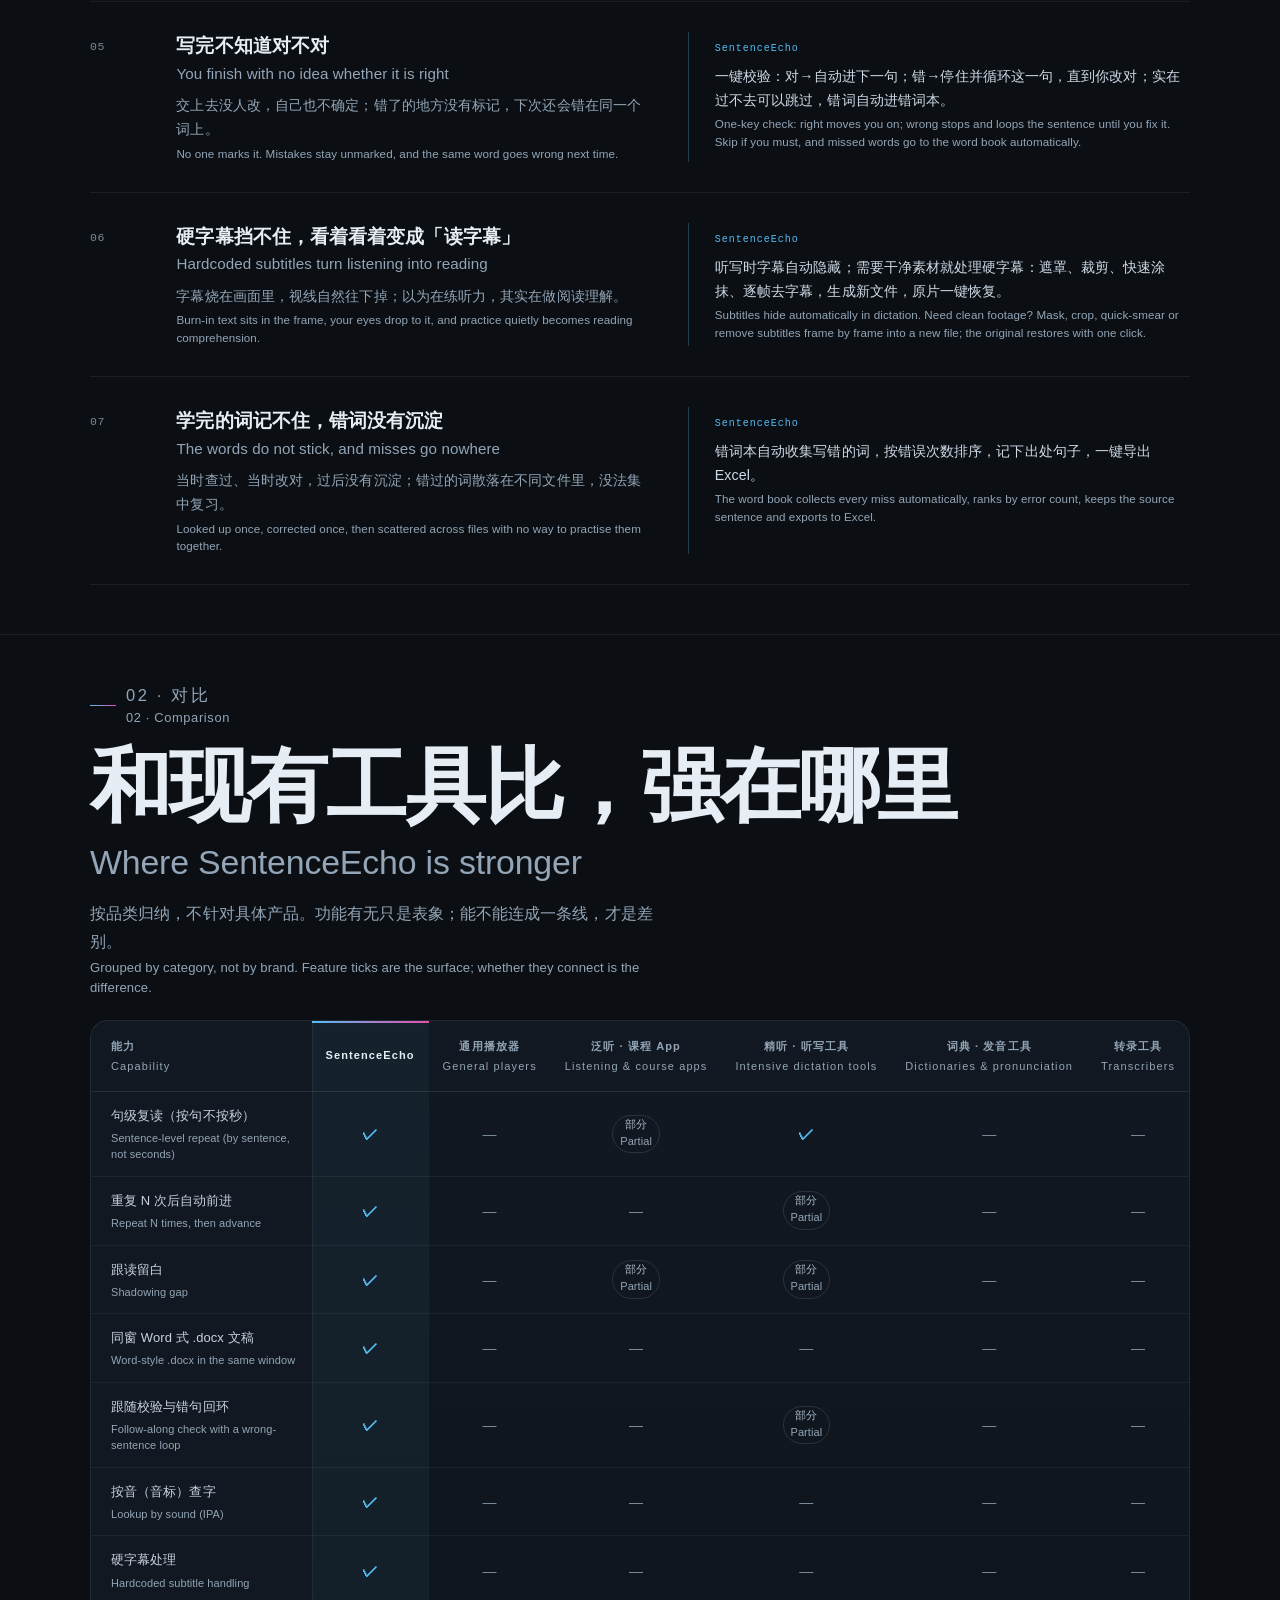
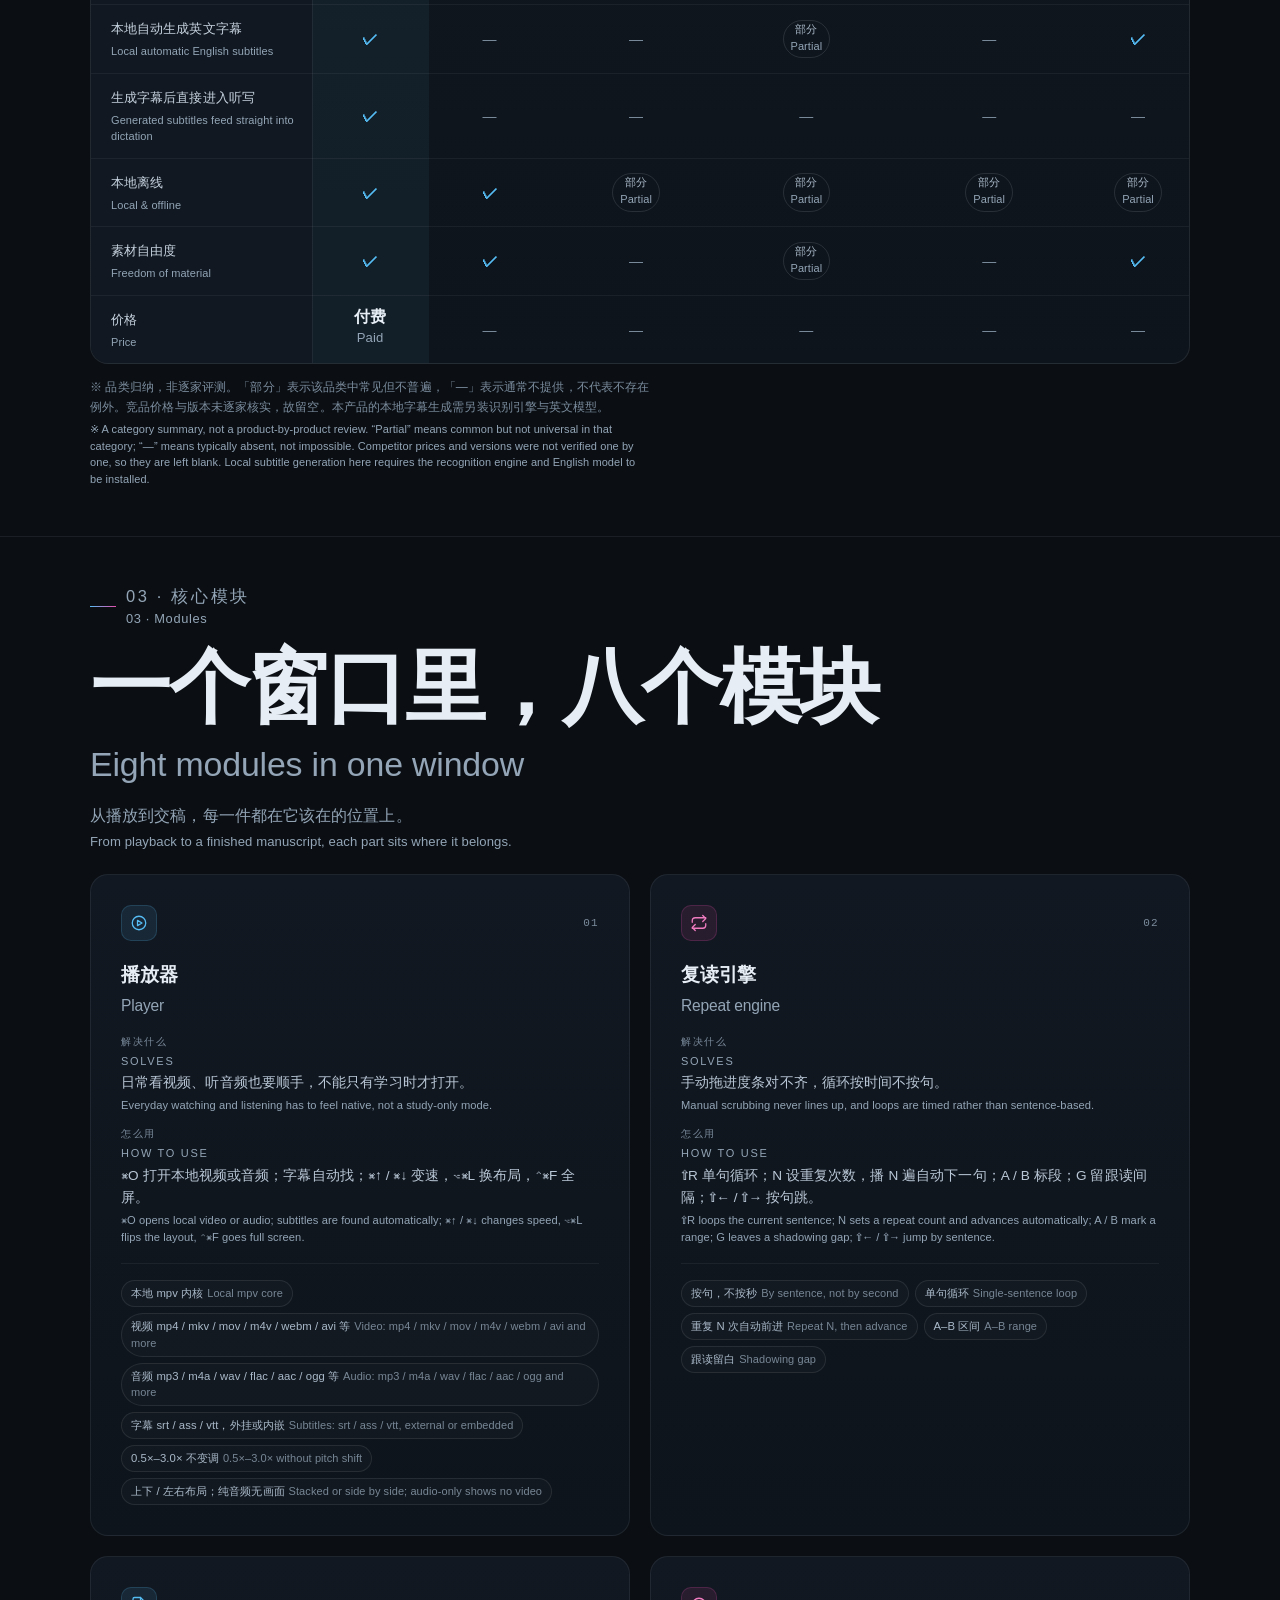
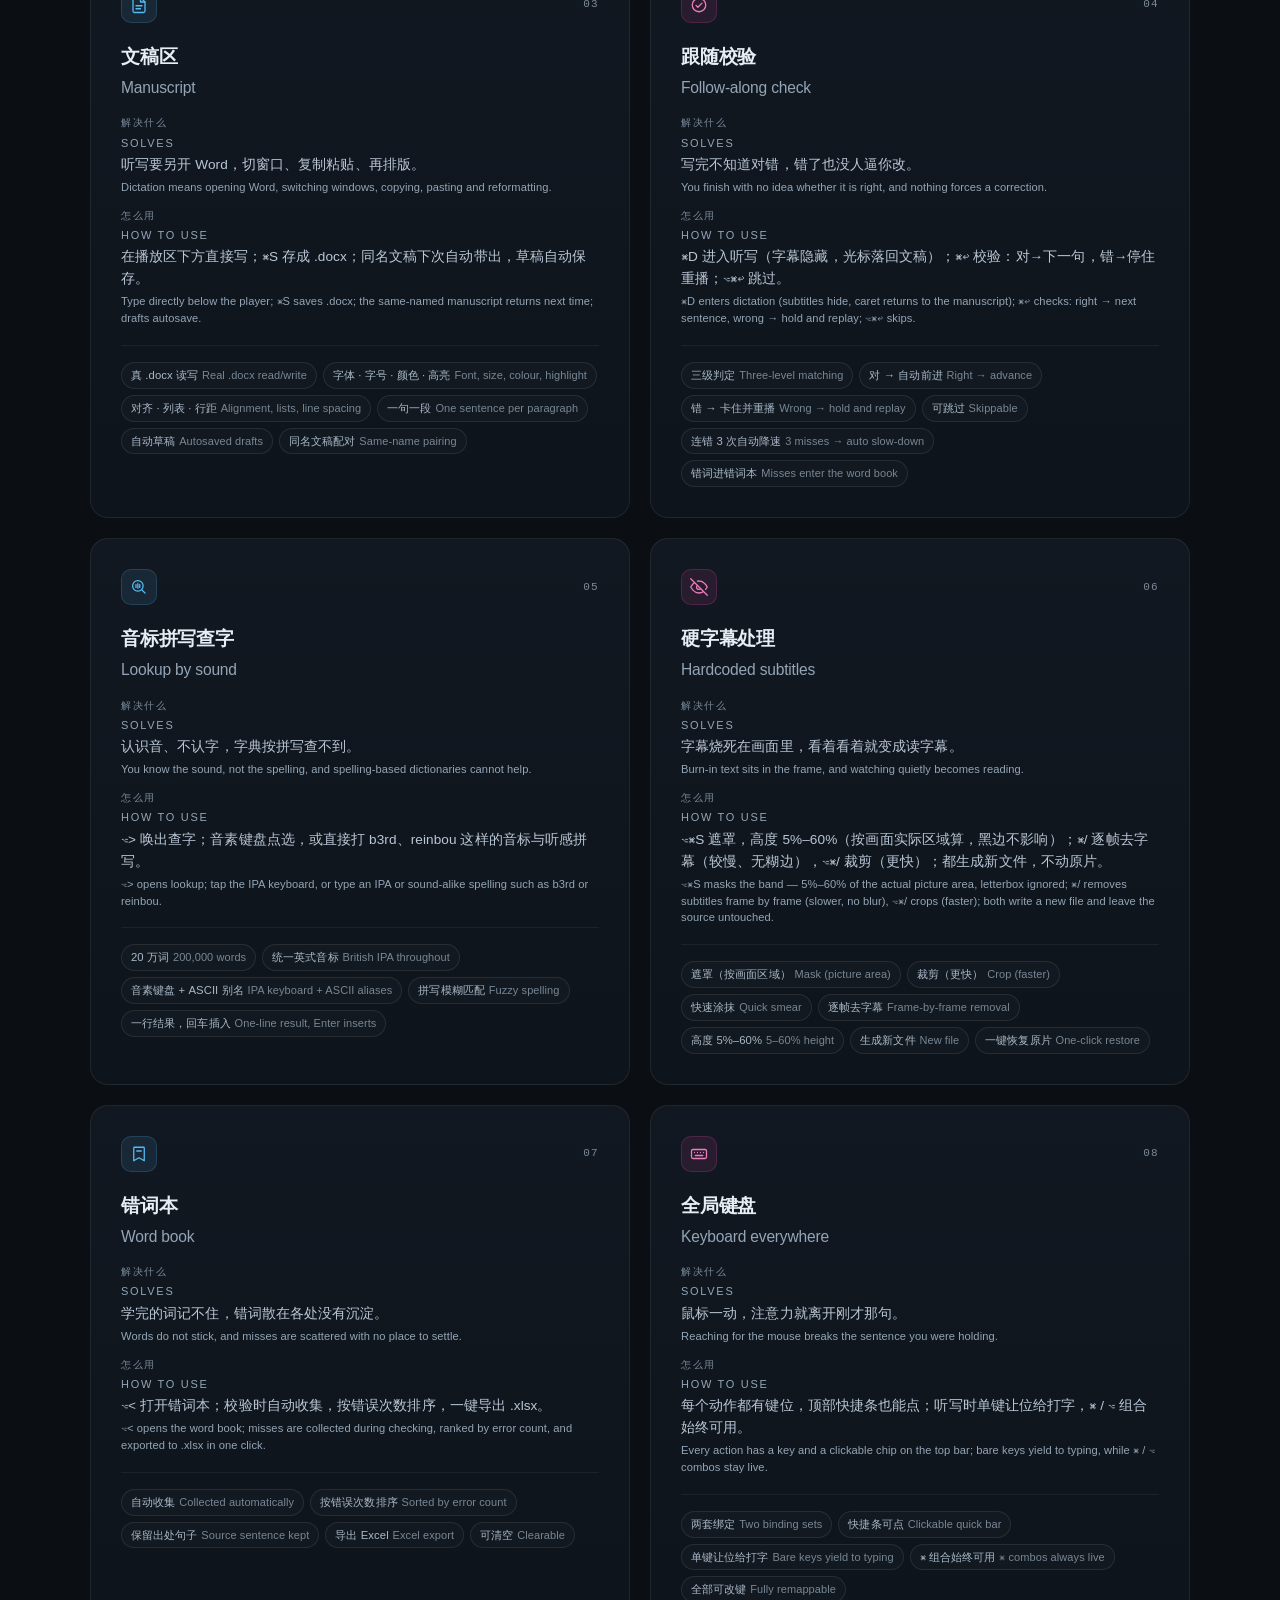
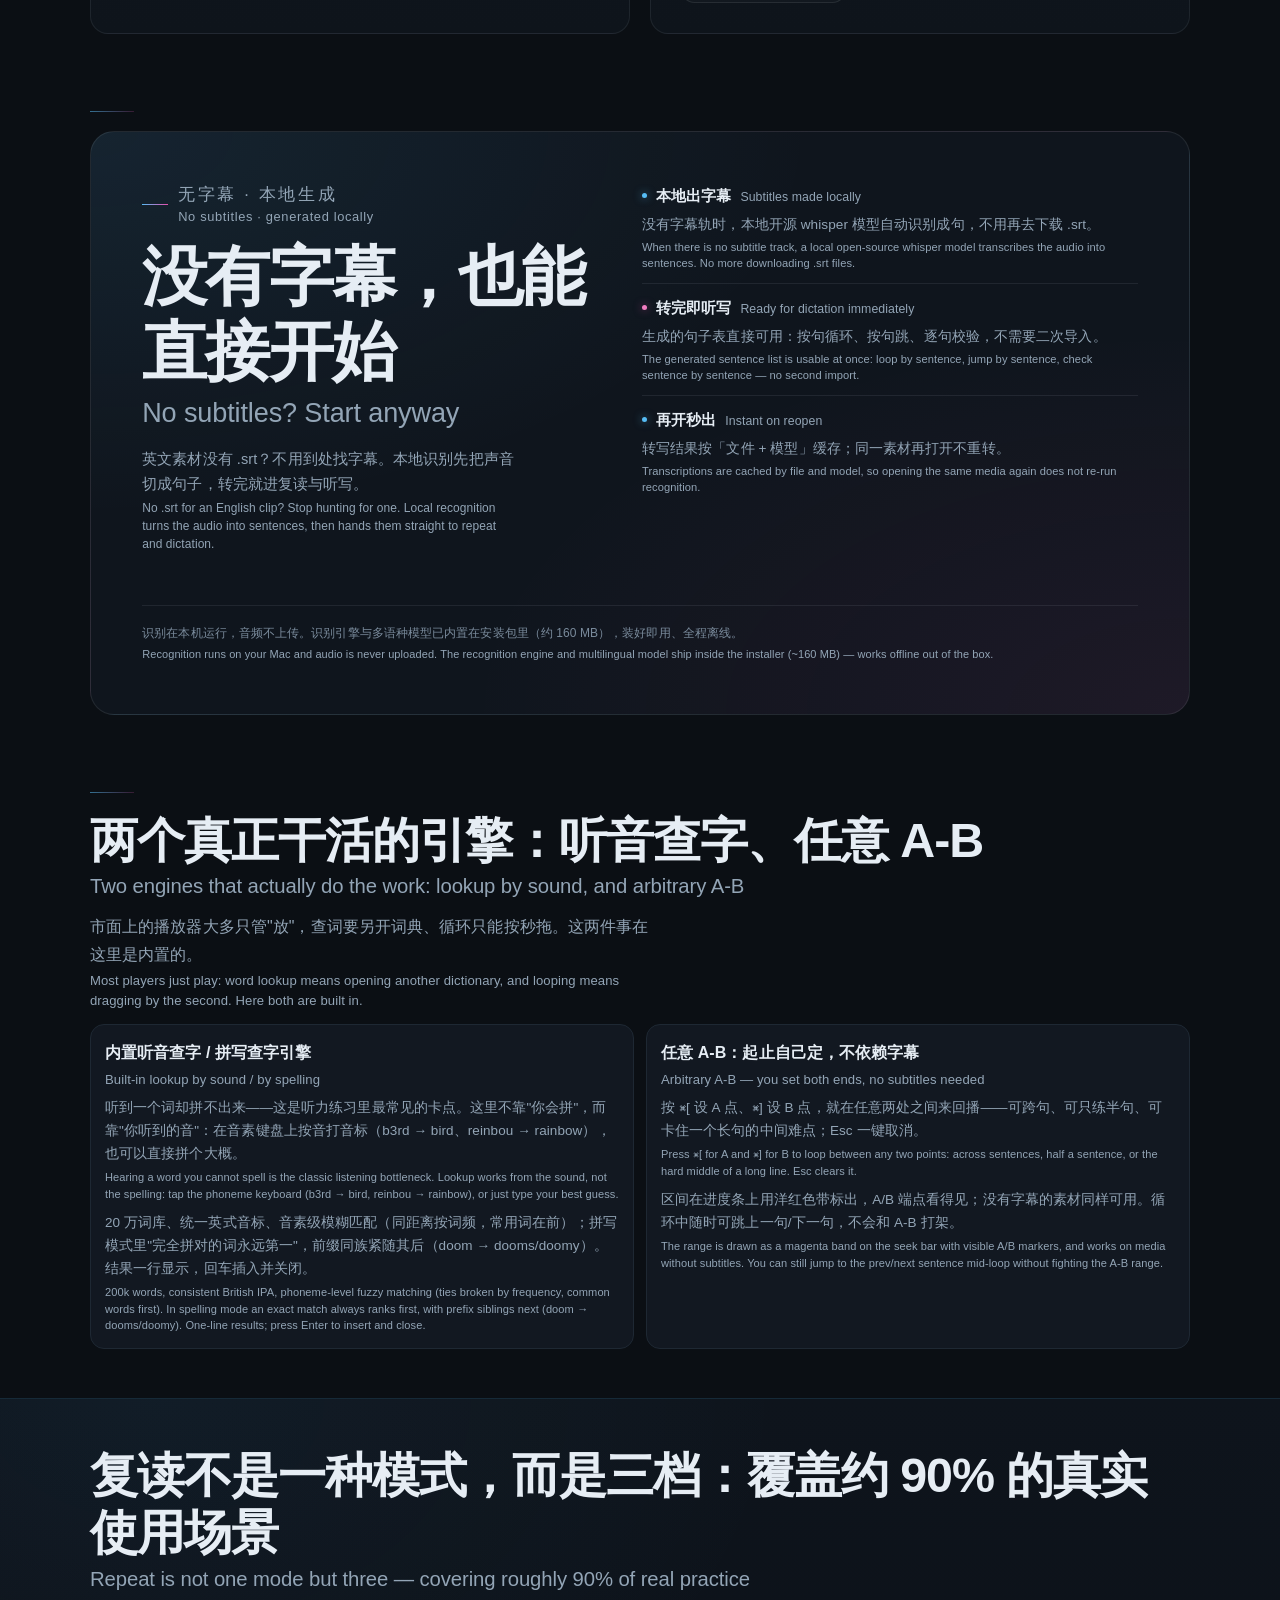
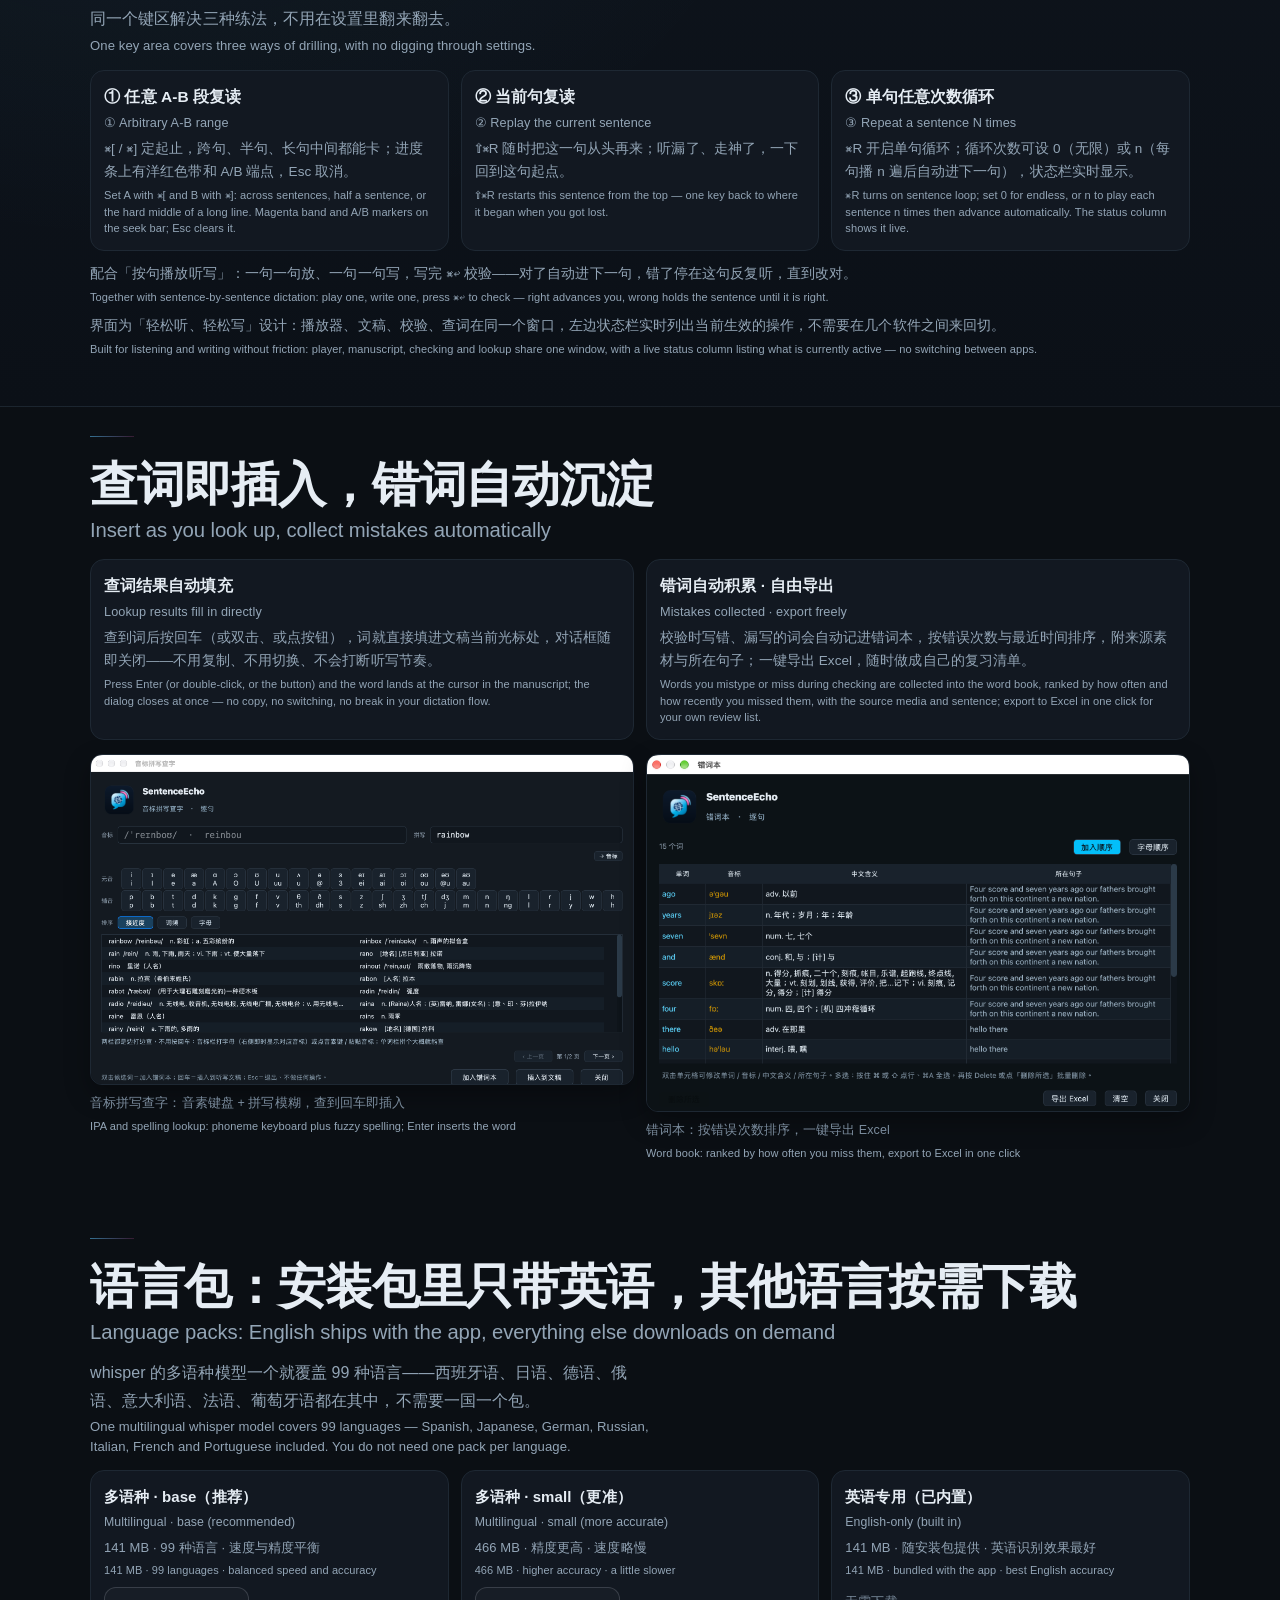
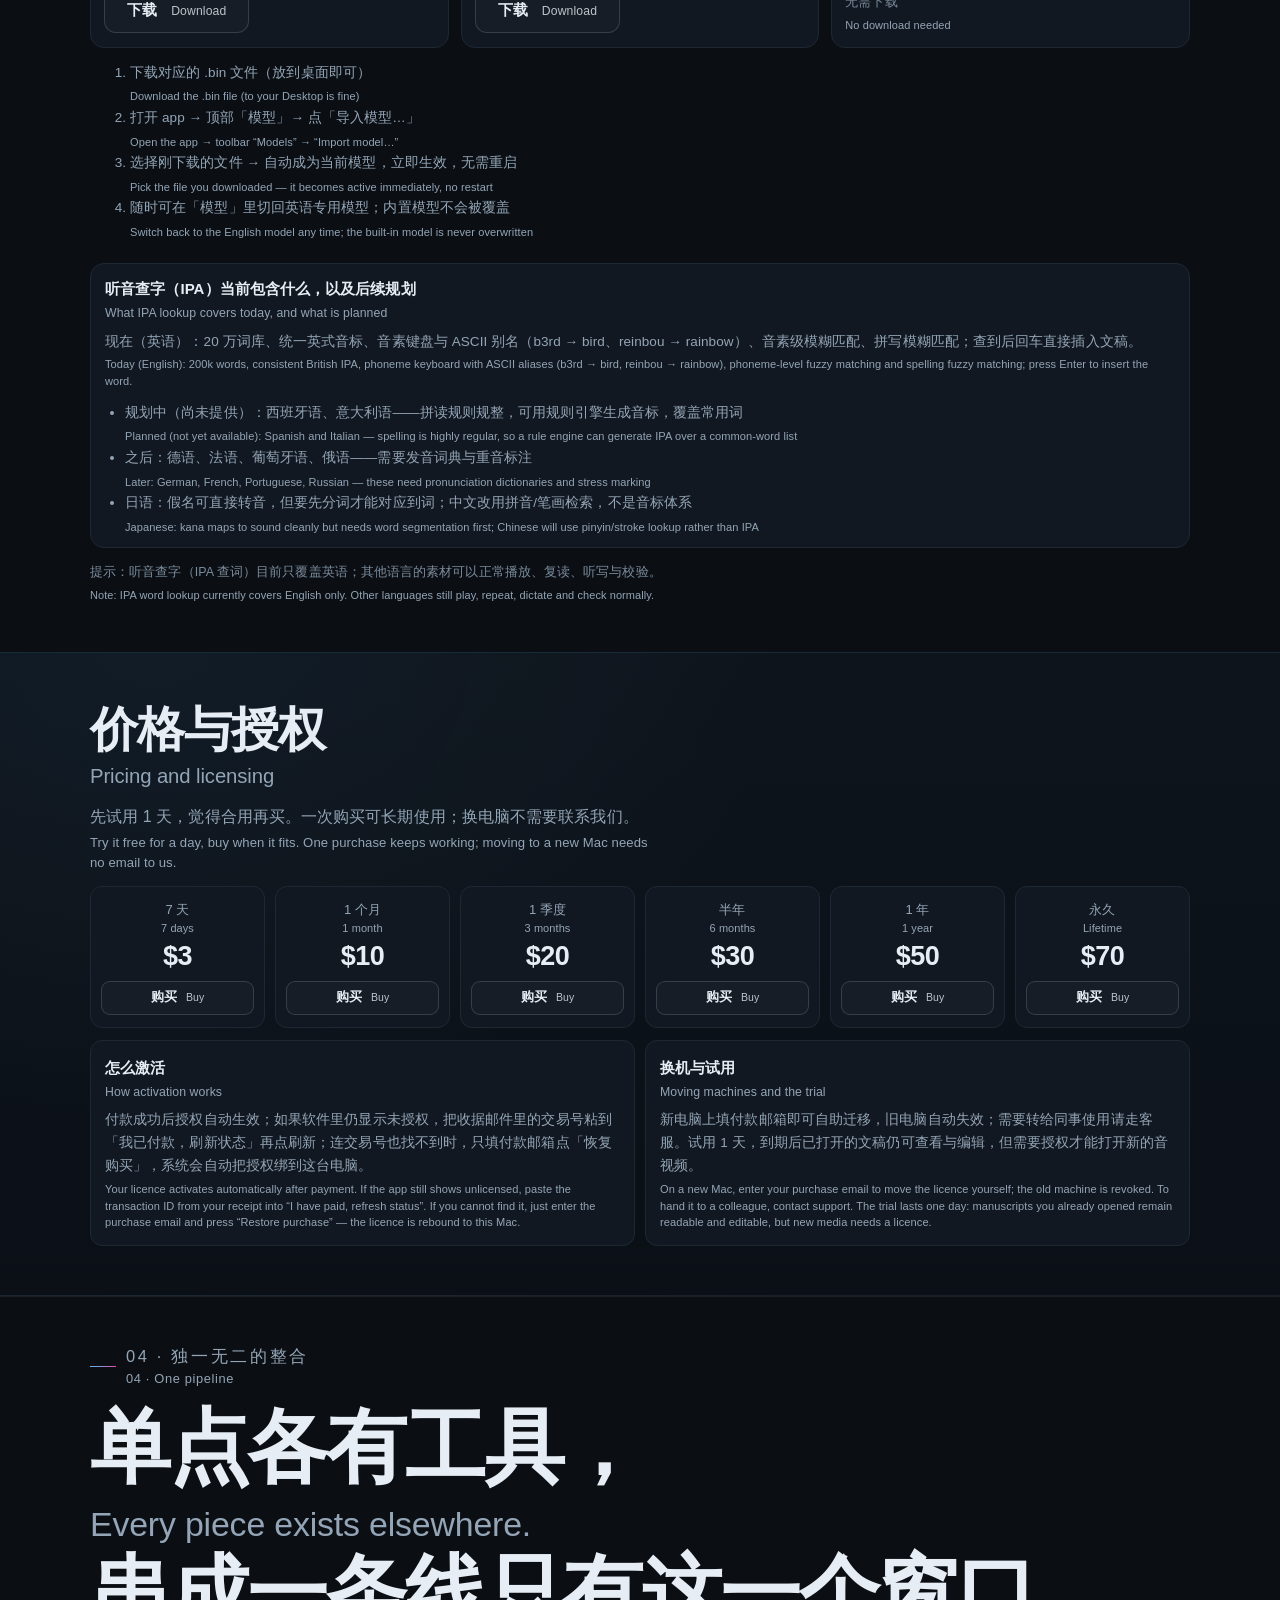
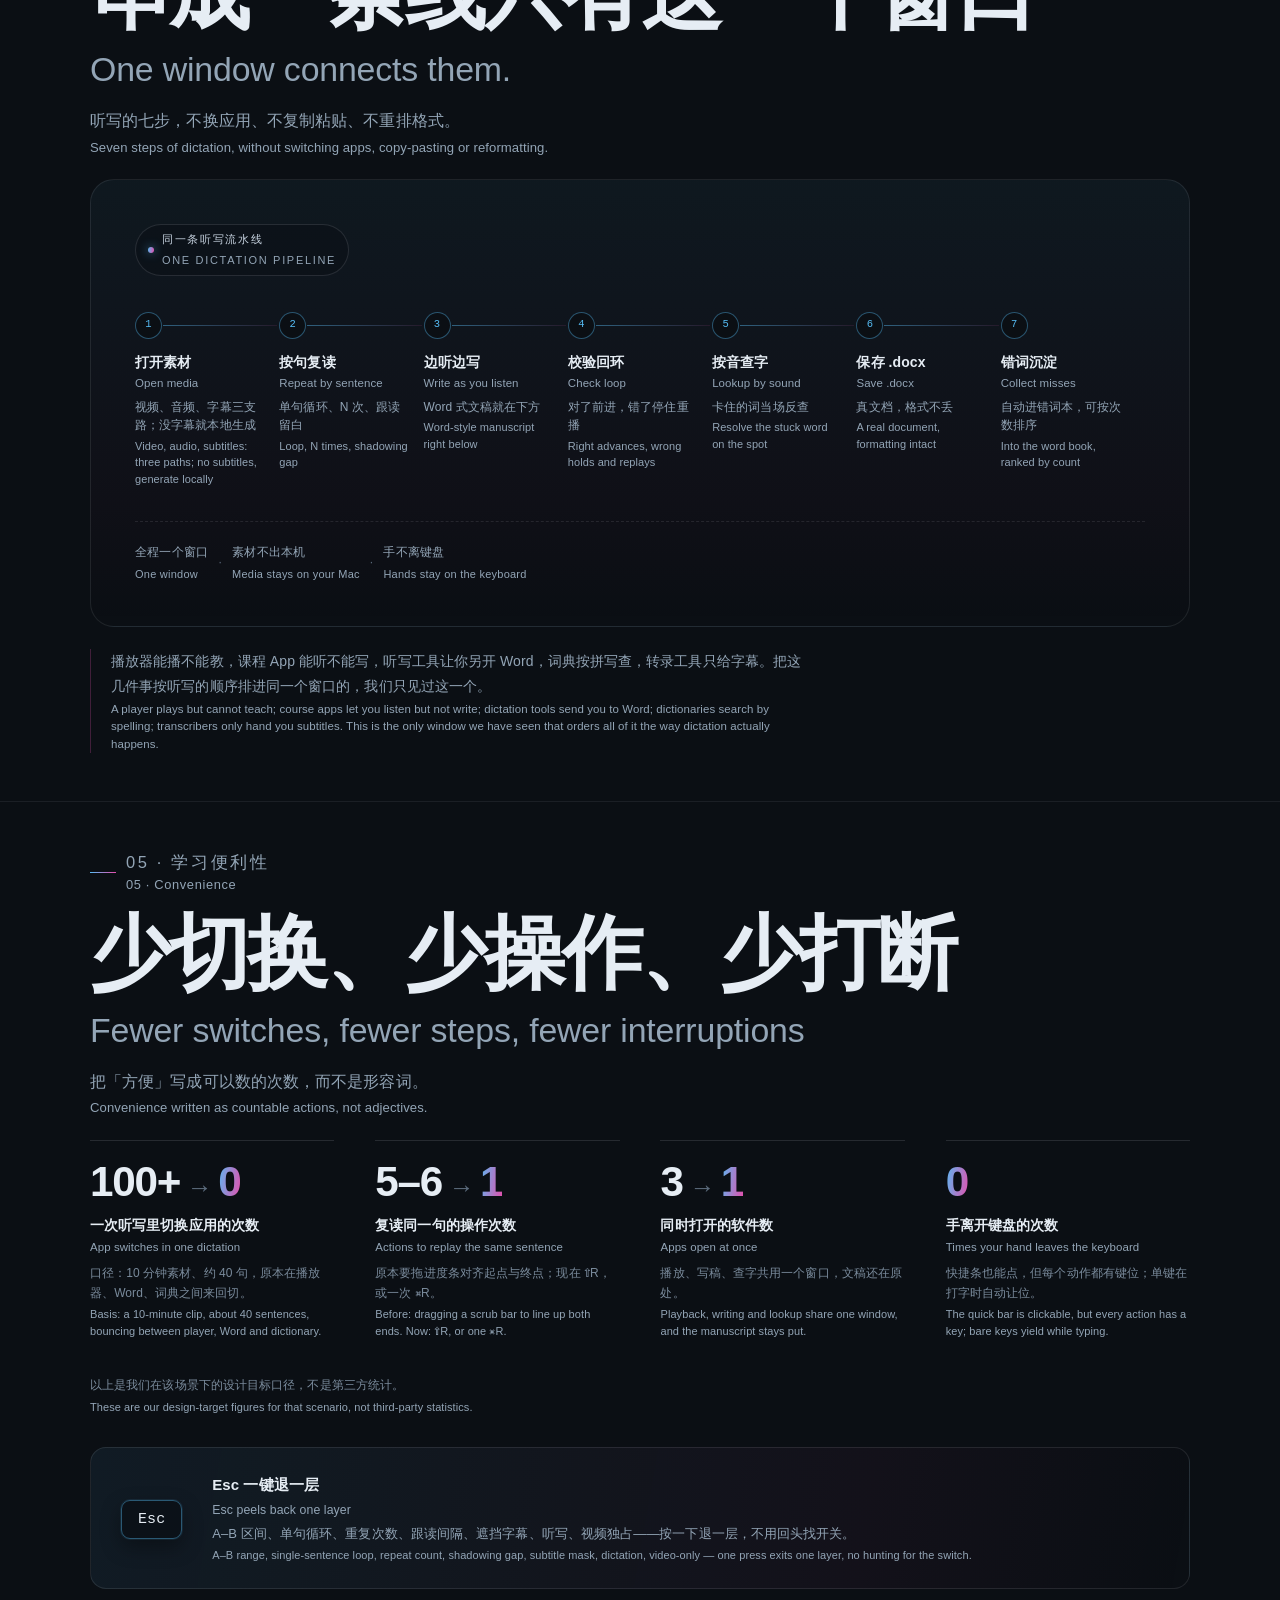
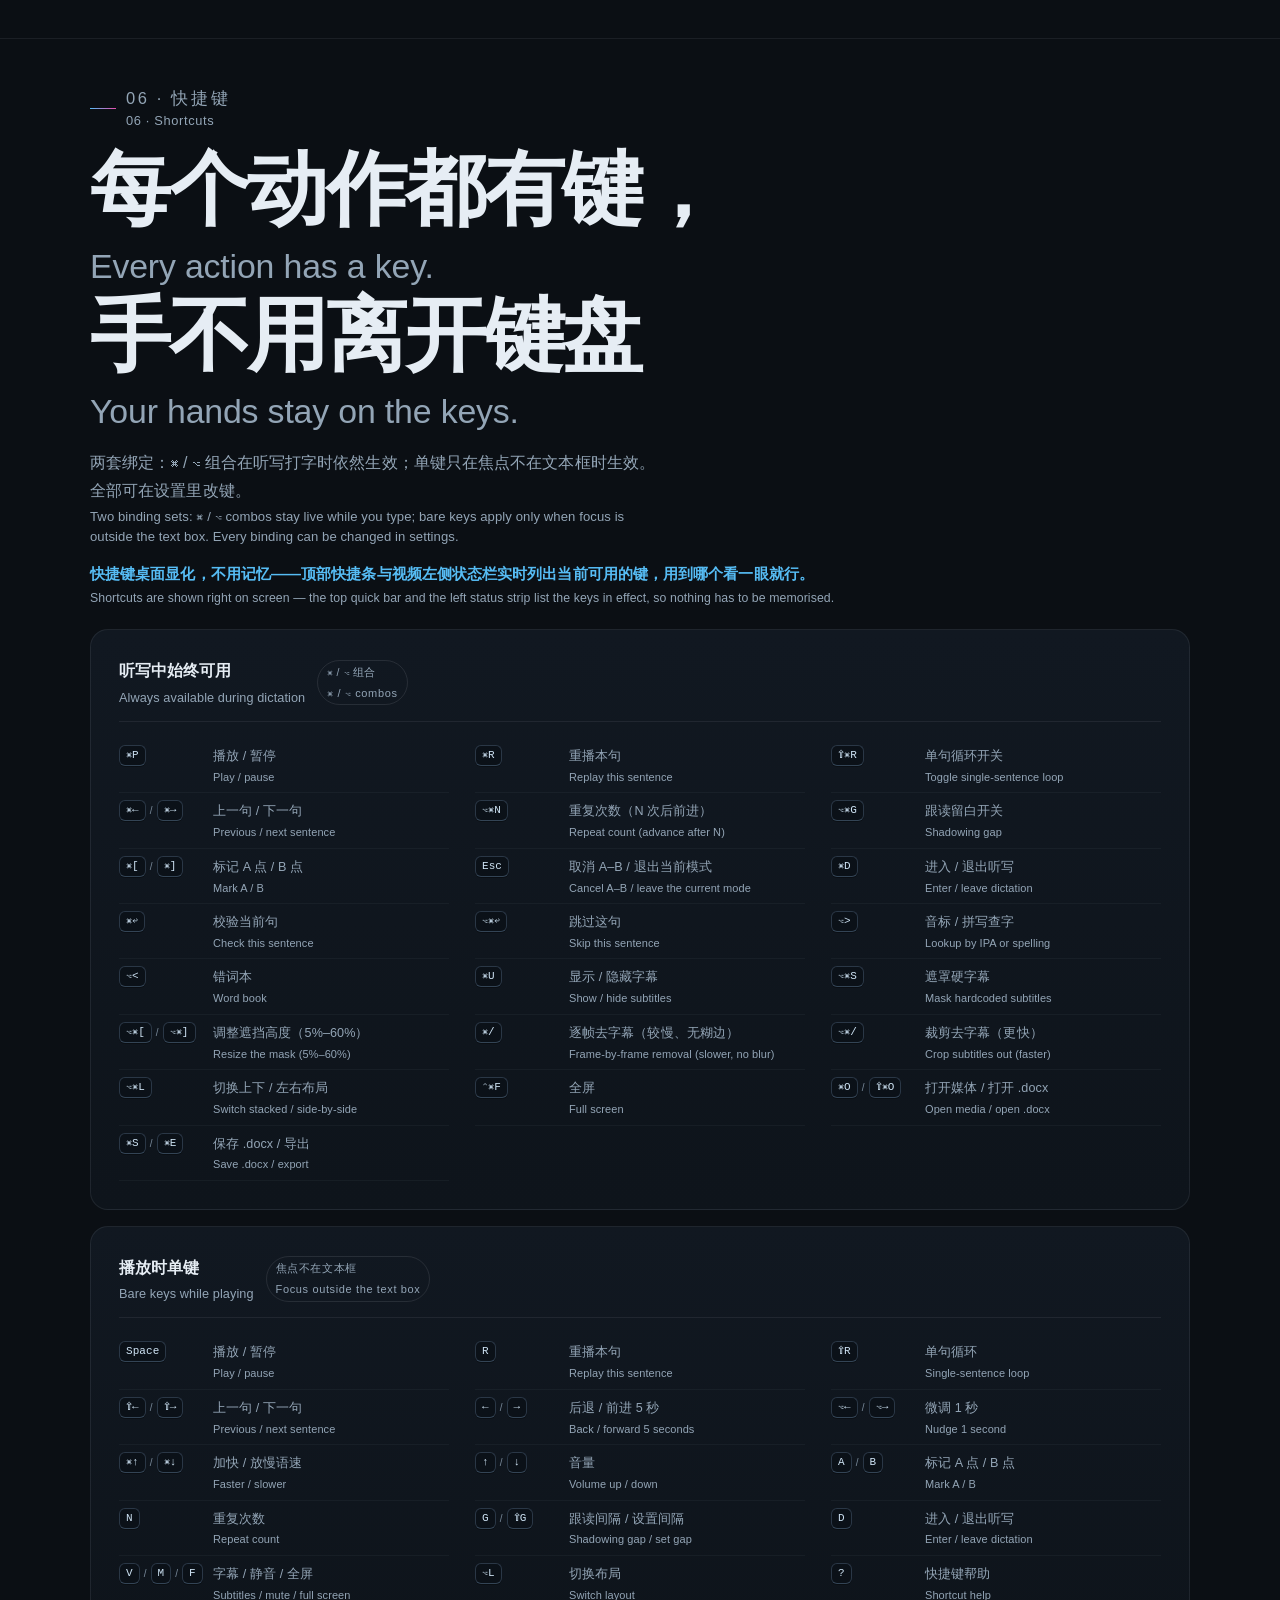
==== commit a88689c2: "shots: 主界面换新（行号+隔行底纹+授权倒计时）、音标查字与错词本对话框换新" ====
--- a/index.html
+++ b/index.html
@@ -94,7 +94,7 @@
 
       <figure class="shot reveal">
         <div class="shot-frame">
-          <img id="shotimg" src="assets/app-zh.png" alt="SentenceEcho 主界面：上方播放与字幕，下方 Word 式文稿" width="2880" height="1750" fetchpriority="high" decoding="async">
+          <img id="shotimg" src="assets/app-zh.png" alt="SentenceEcho 主界面：上方播放与字幕，下方带行号的 Word 式文稿" width="2880" height="1742" fetchpriority="high" decoding="async">
         </div>
         <figcaption class="shot-cap">
           <span data-i18n="shot_cap_l">同一窗口：播放、字幕、Word 式文稿；左侧两棵独立文件树</span>
@@ -611,11 +611,11 @@
       </div>
       <div class="g2">
         <figure style="margin:0">
-          <img class="dlg-shot" src="assets/dlg-ipa.png" alt="音标拼写查字对话框" width="1224" height="860" loading="lazy" decoding="async">
+          <img class="dlg-shot" src="assets/dlg-ipa.png" alt="音标拼写查字对话框" width="2072" height="1260" loading="lazy" decoding="async">
           <figcaption style="color:var(--dim);font-size:12.5px;margin-top:8px" data-i18n="wf_cap1">音标拼写查字：音素键盘 + 拼写模糊，查到回车即插入</figcaption>
         </figure>
         <figure style="margin:0">
-          <img class="dlg-shot" src="assets/dlg-wordbook.png" alt="错词本对话框" width="1224" height="860" loading="lazy" decoding="async">
+          <img class="dlg-shot" src="assets/dlg-wordbook.png" alt="错词本对话框" width="1800" height="1184" loading="lazy" decoding="async">
           <figcaption style="color:var(--dim);font-size:12.5px;margin-top:8px" data-i18n="wf_cap2">错词本：按错误次数排序，一键导出 Excel</figcaption>
         </figure>
       </div>
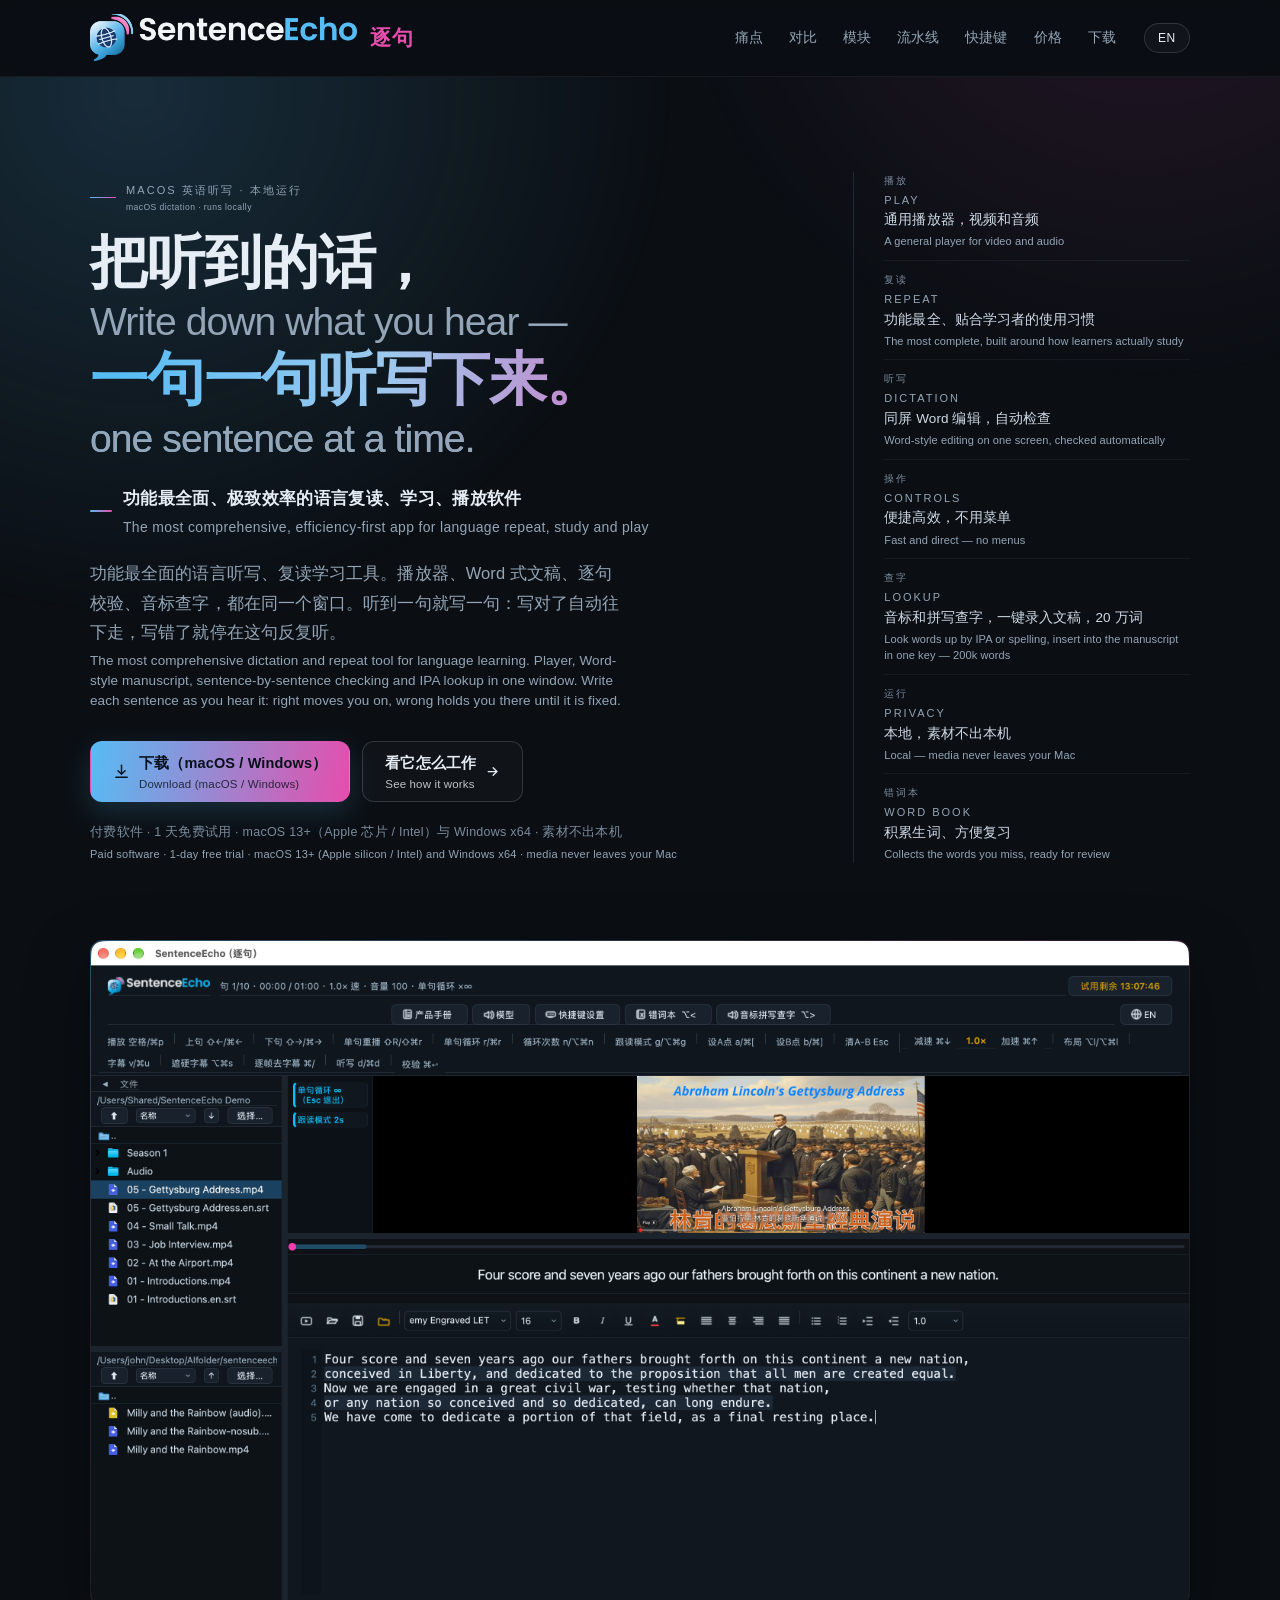
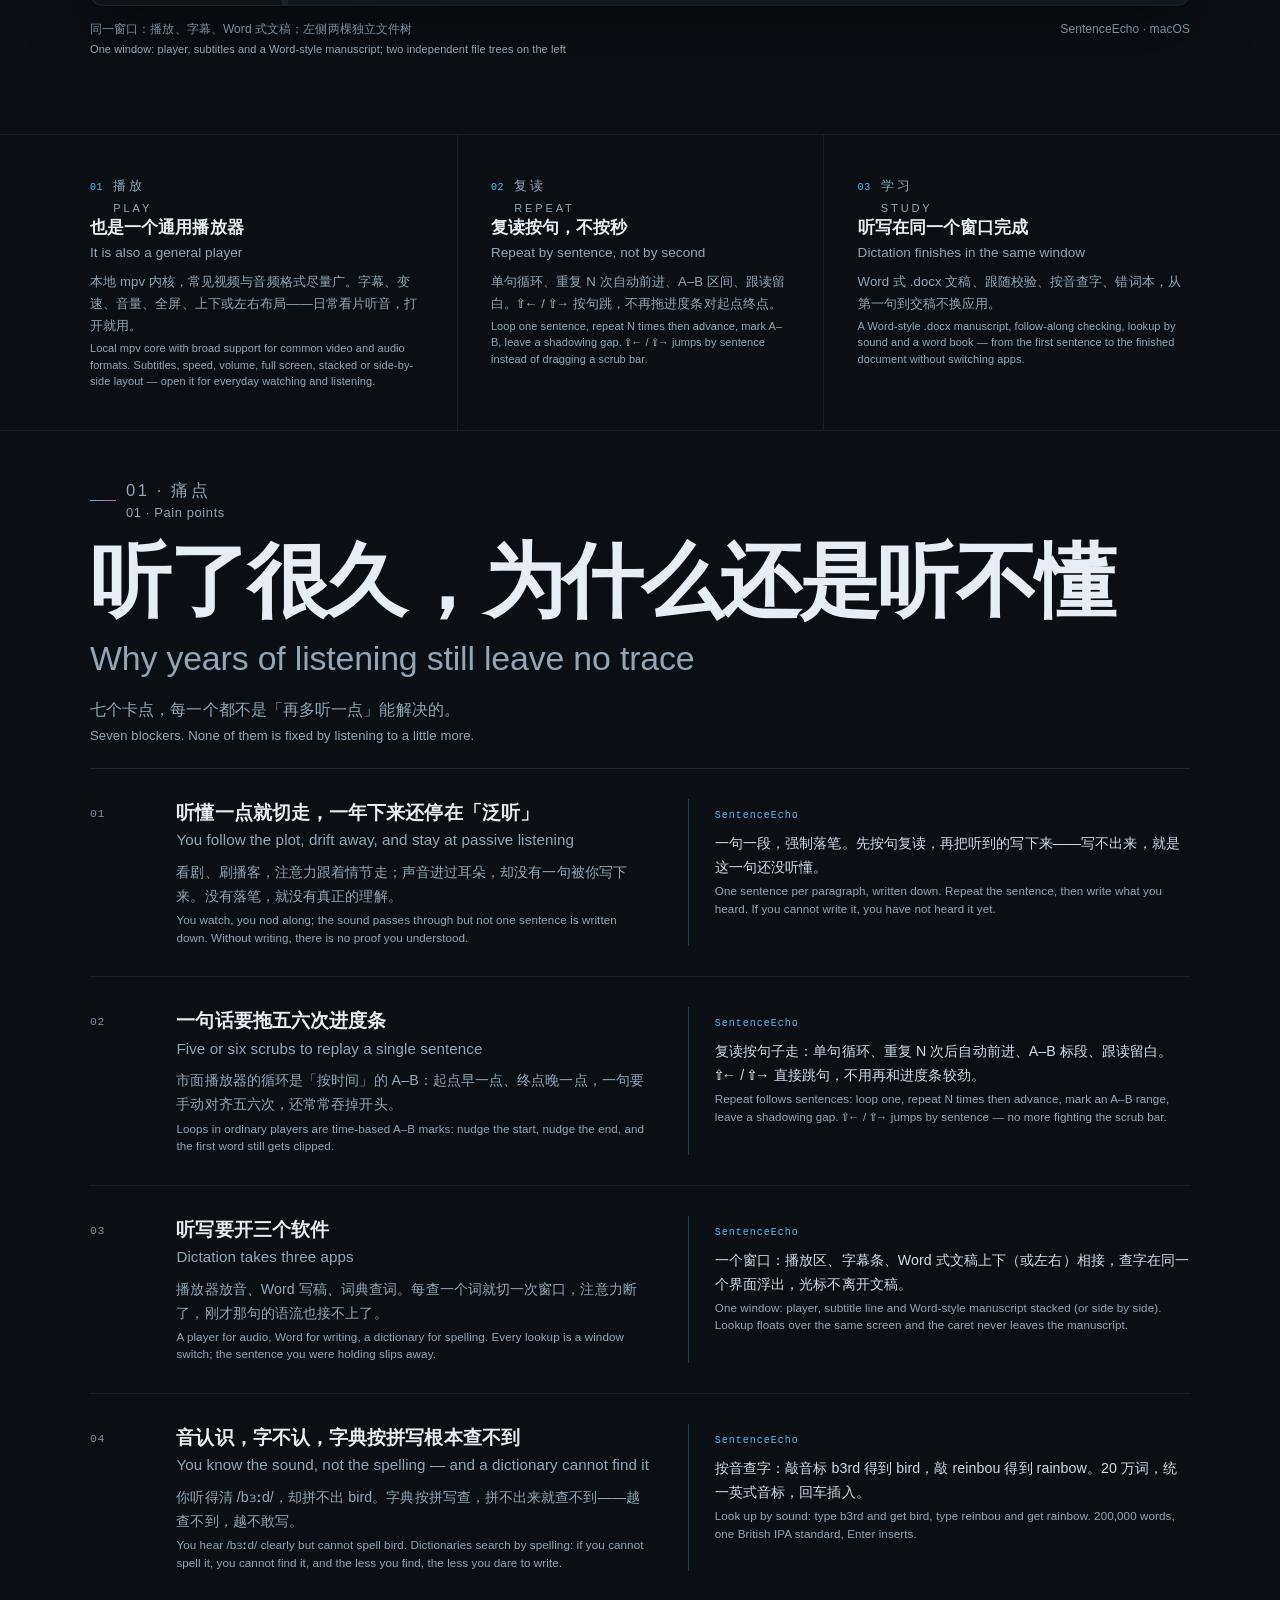
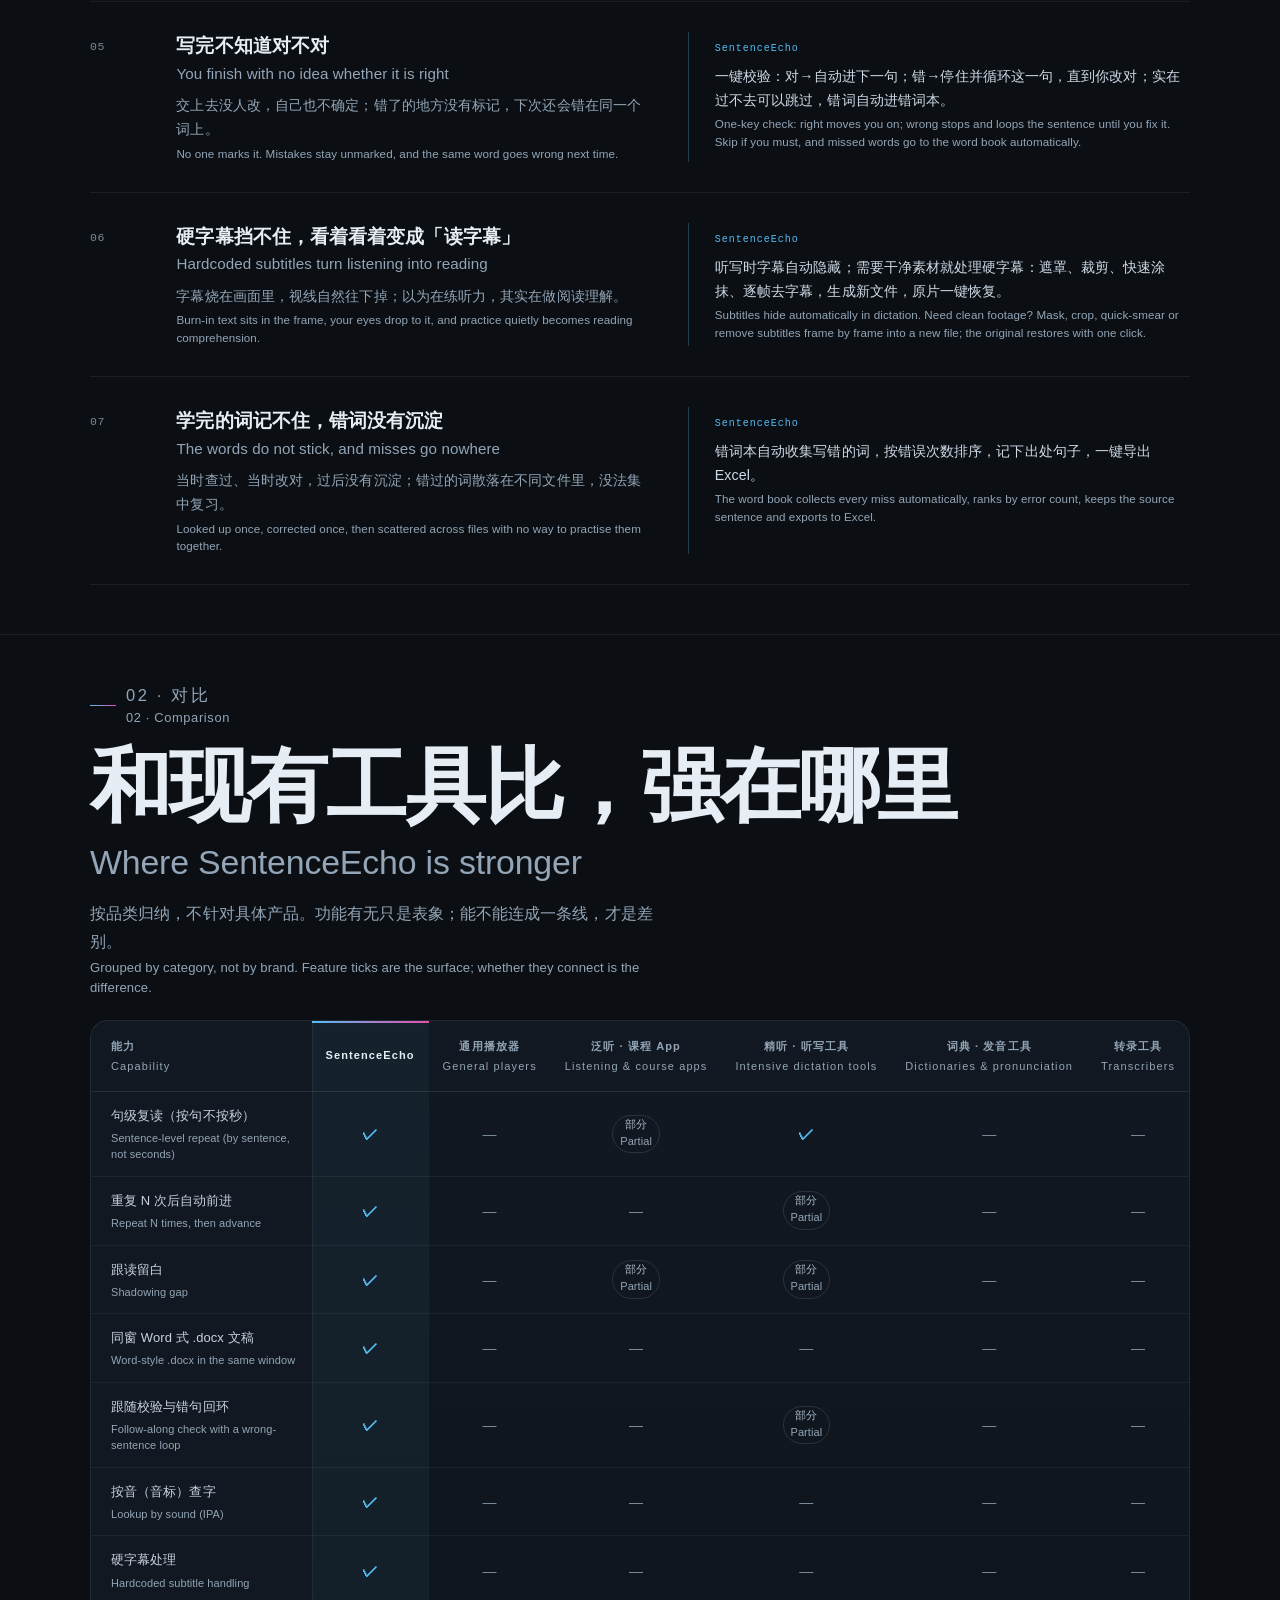
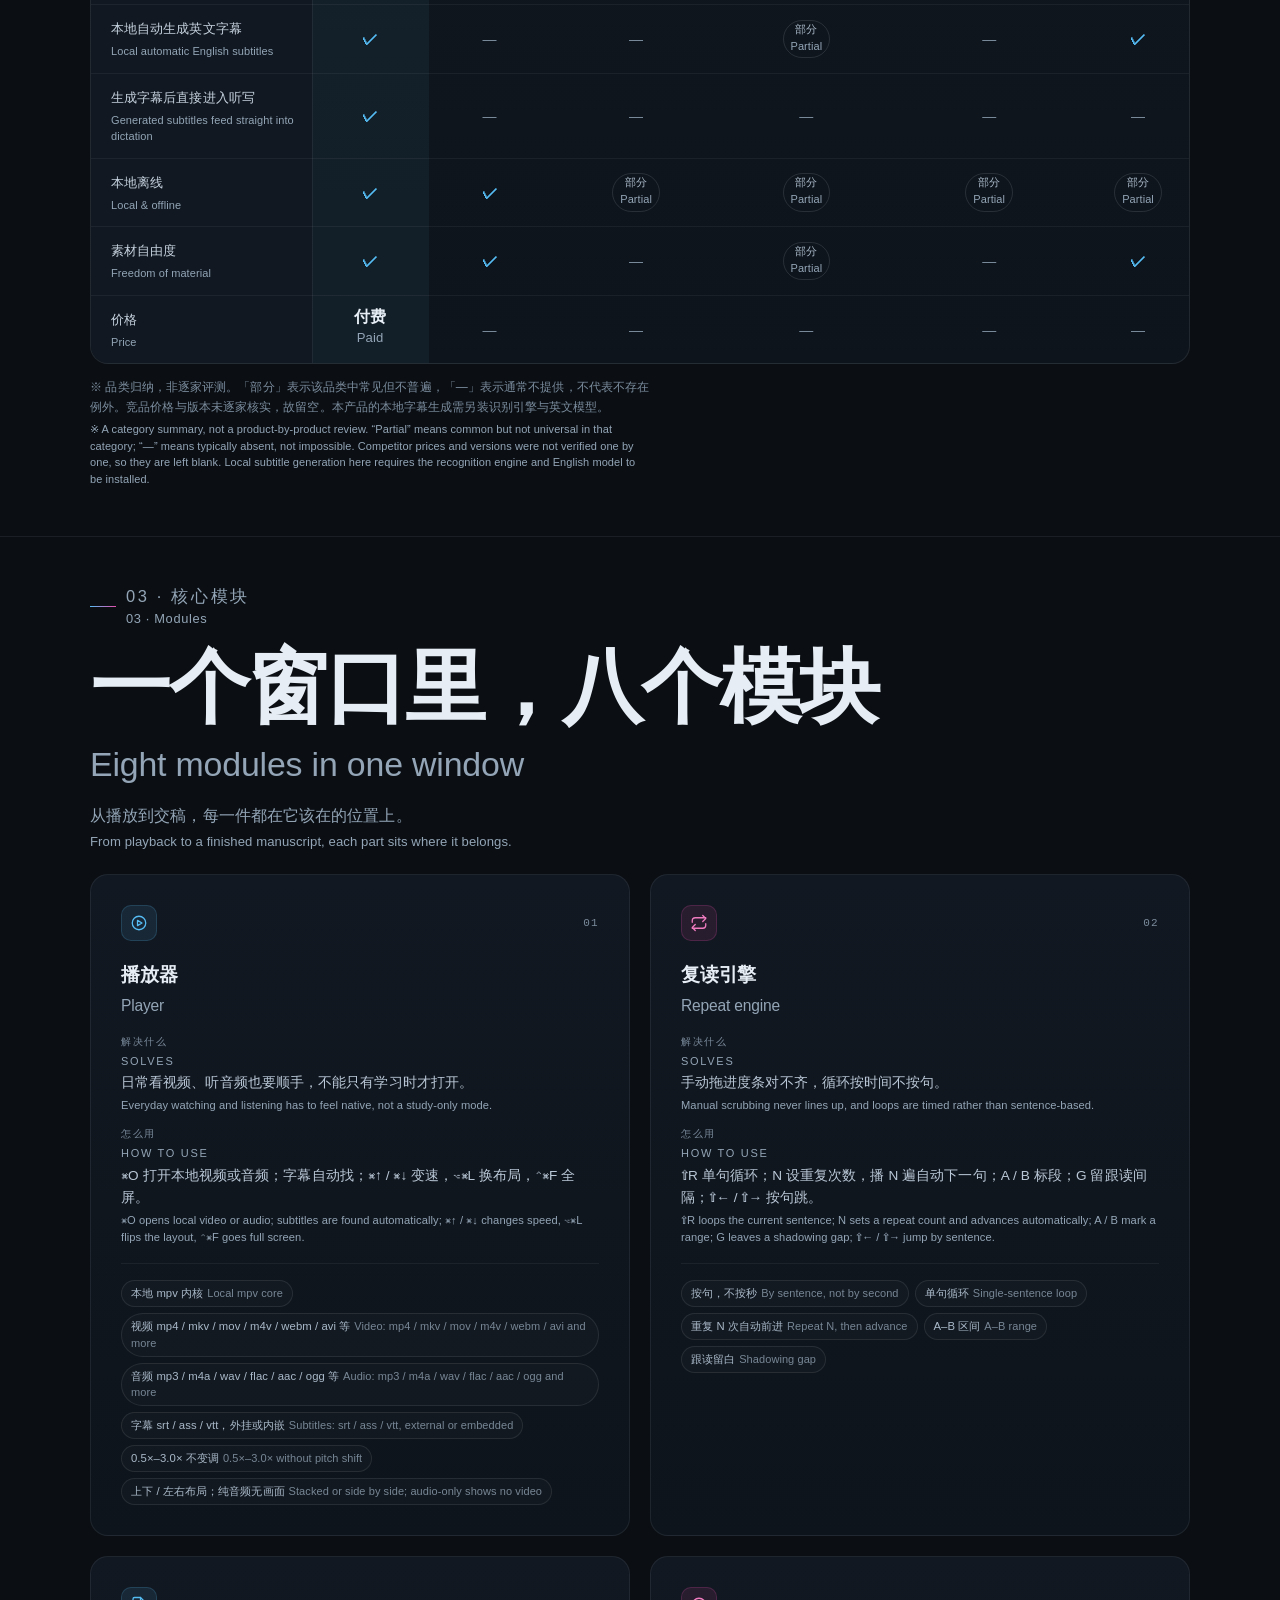
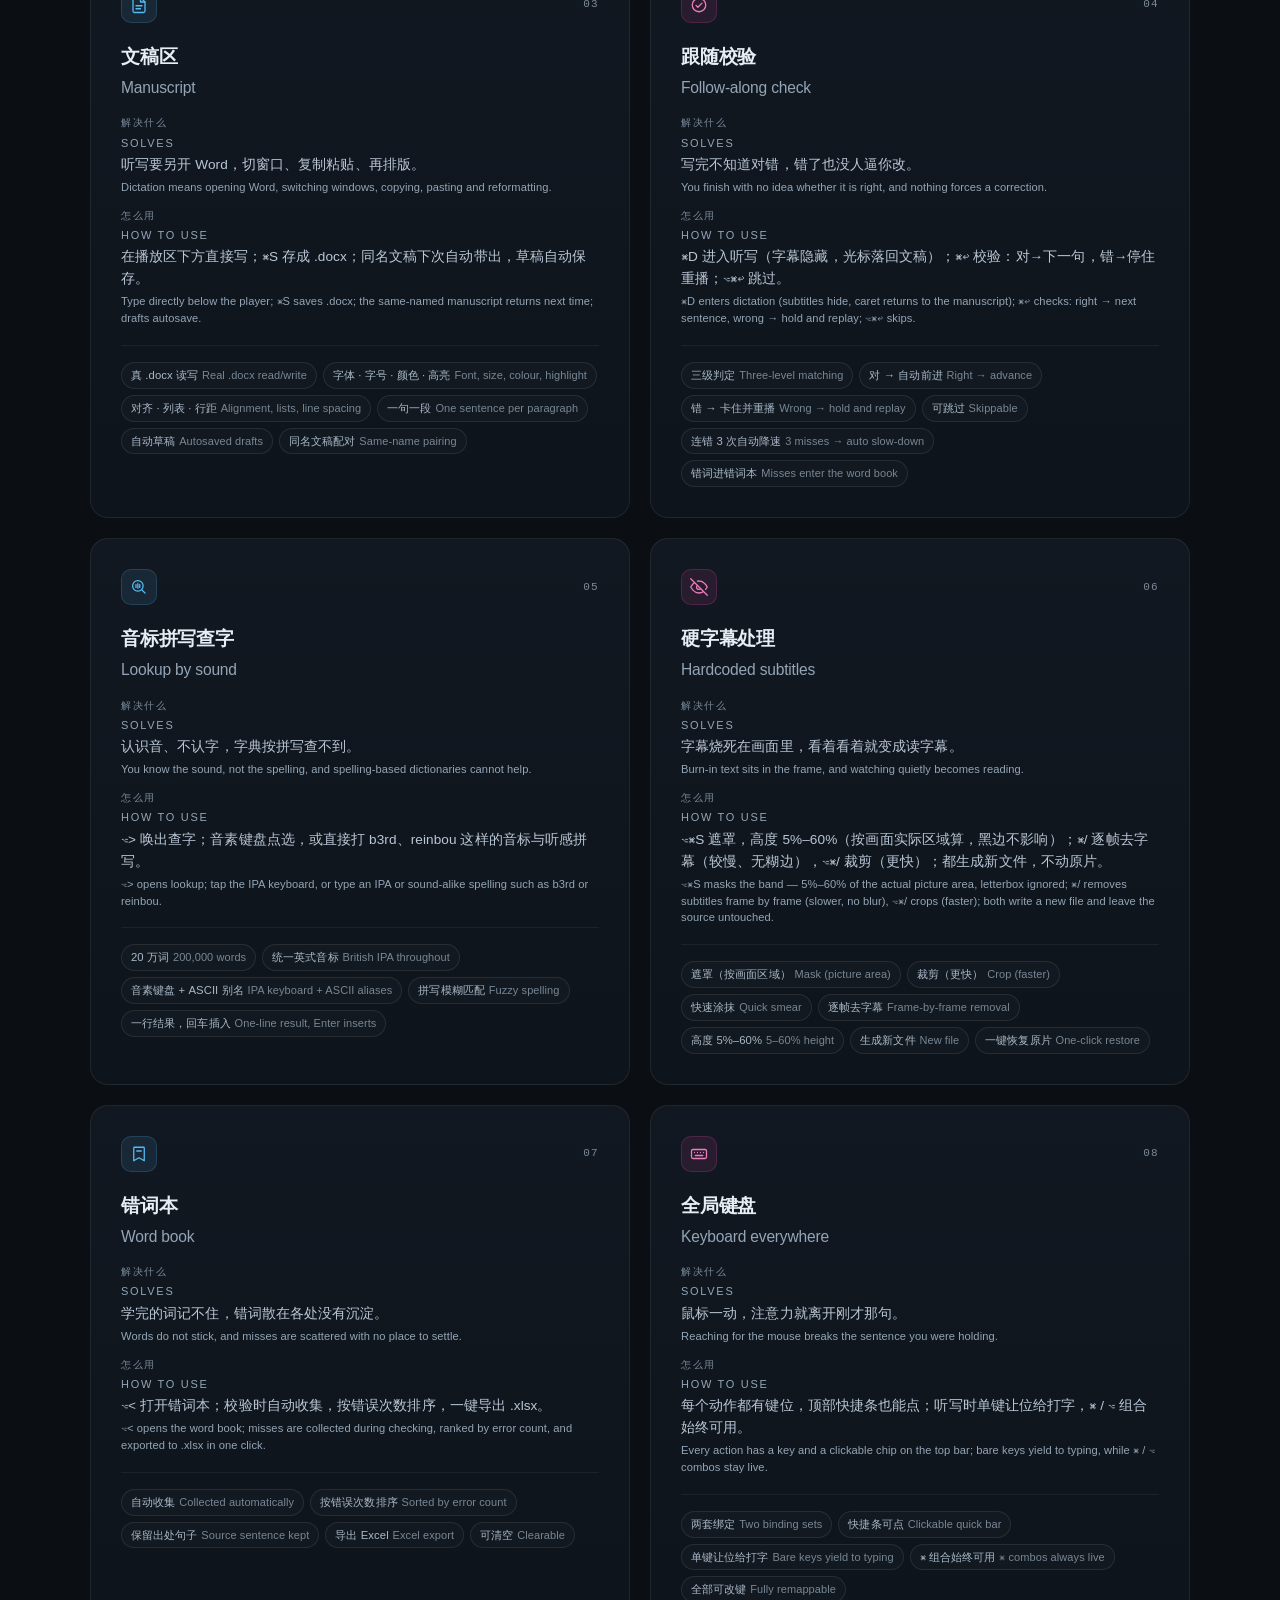
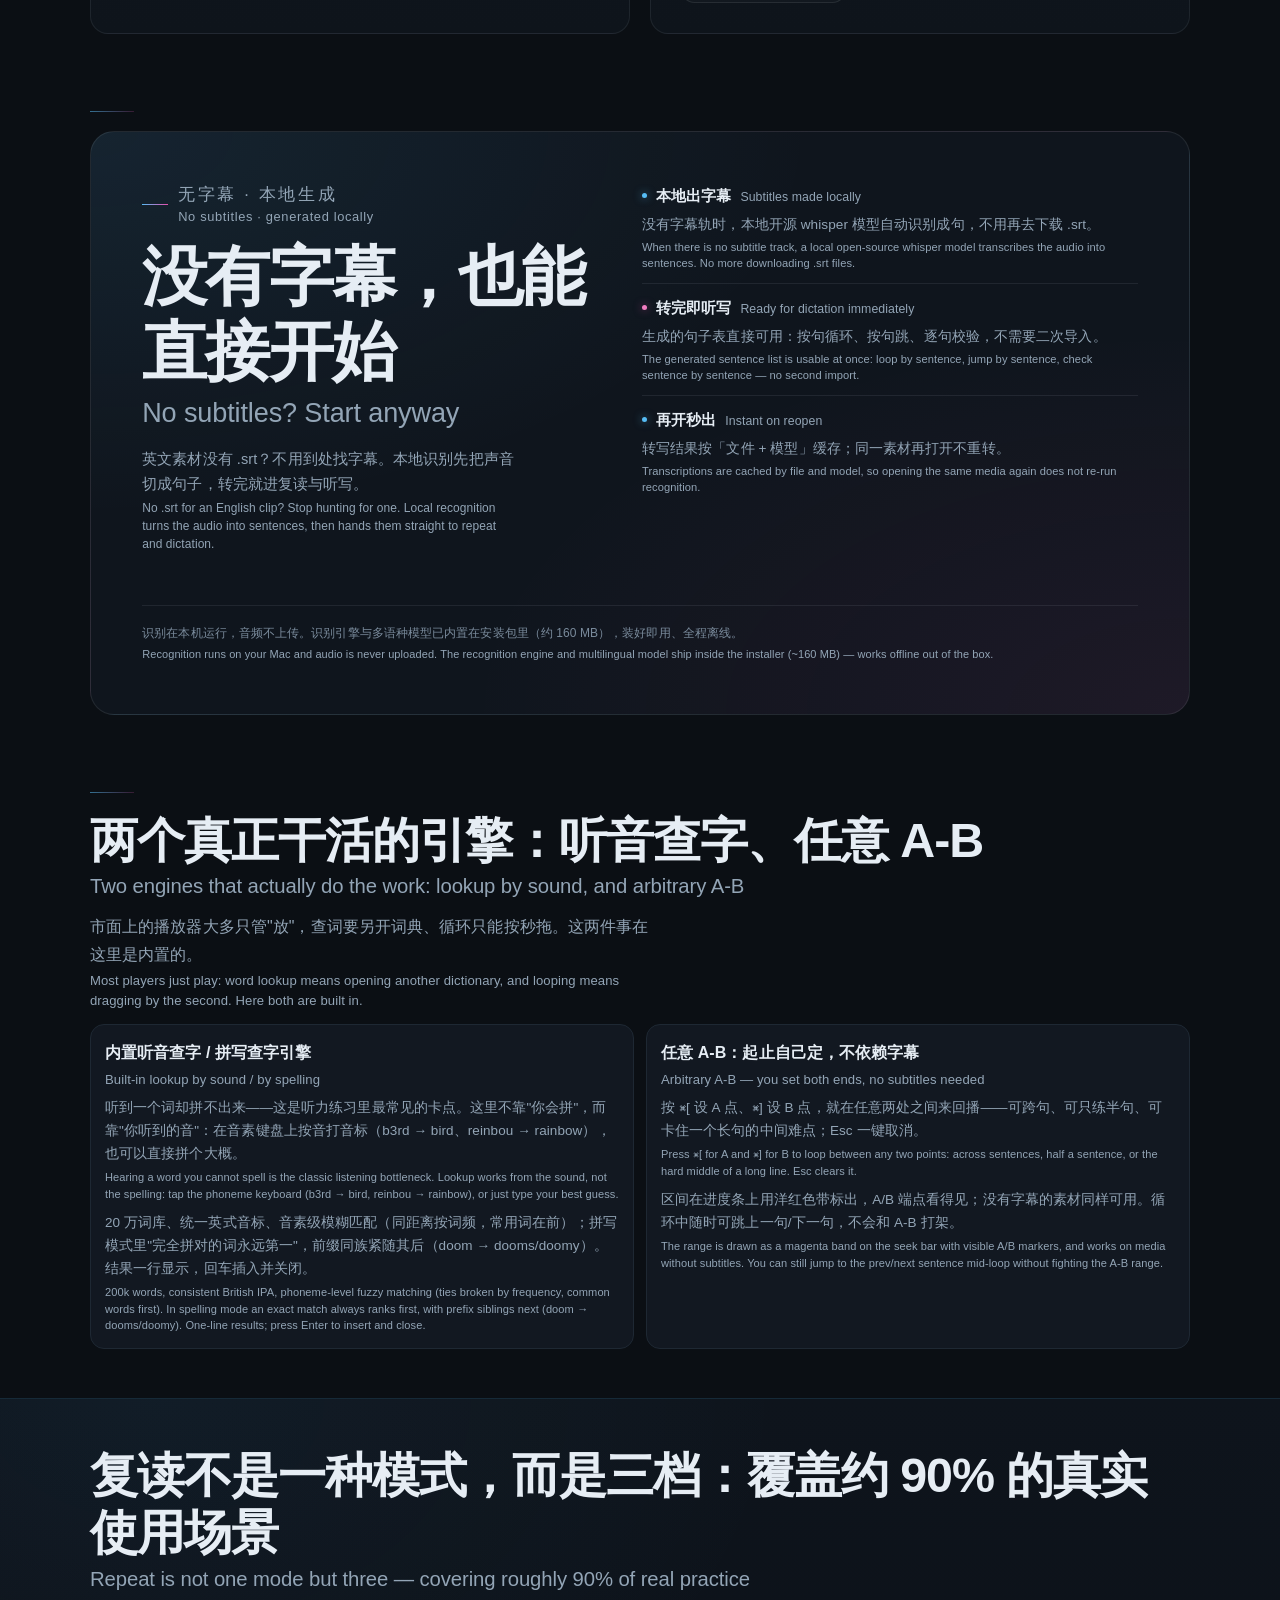
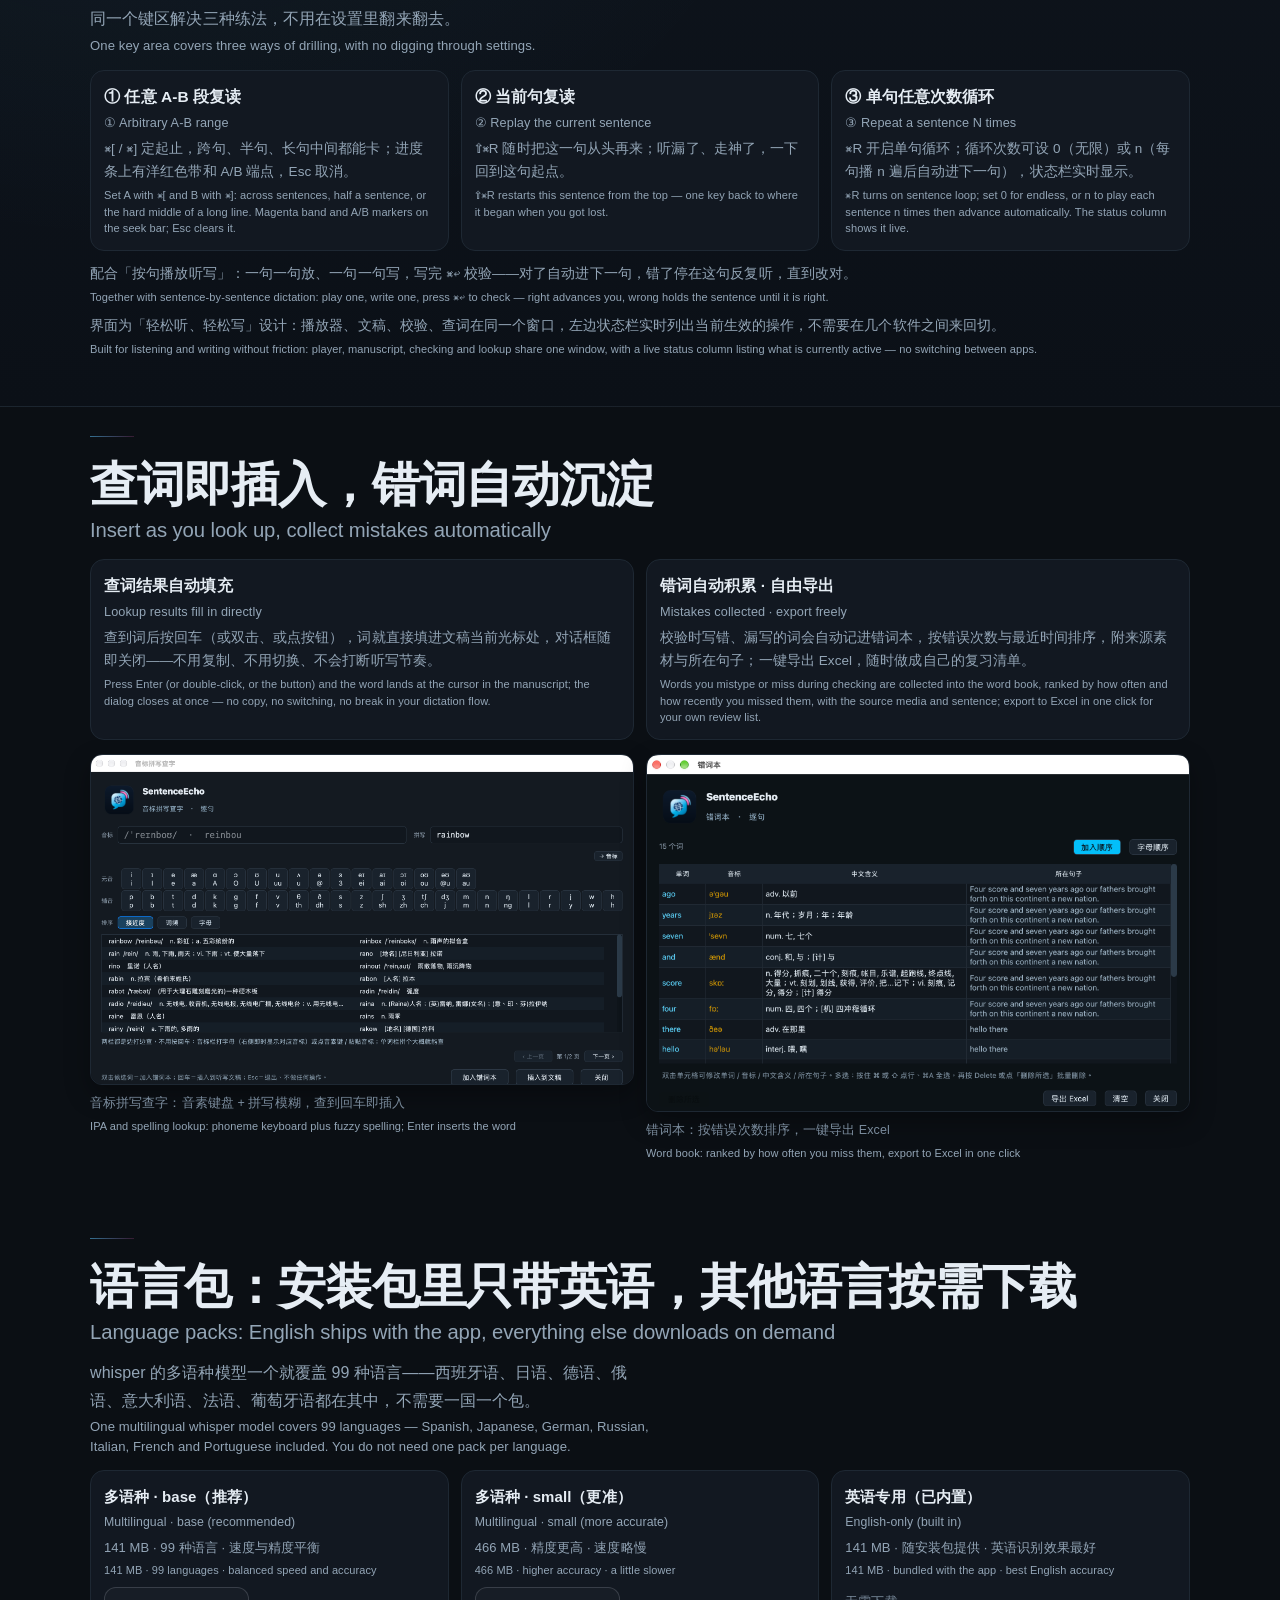
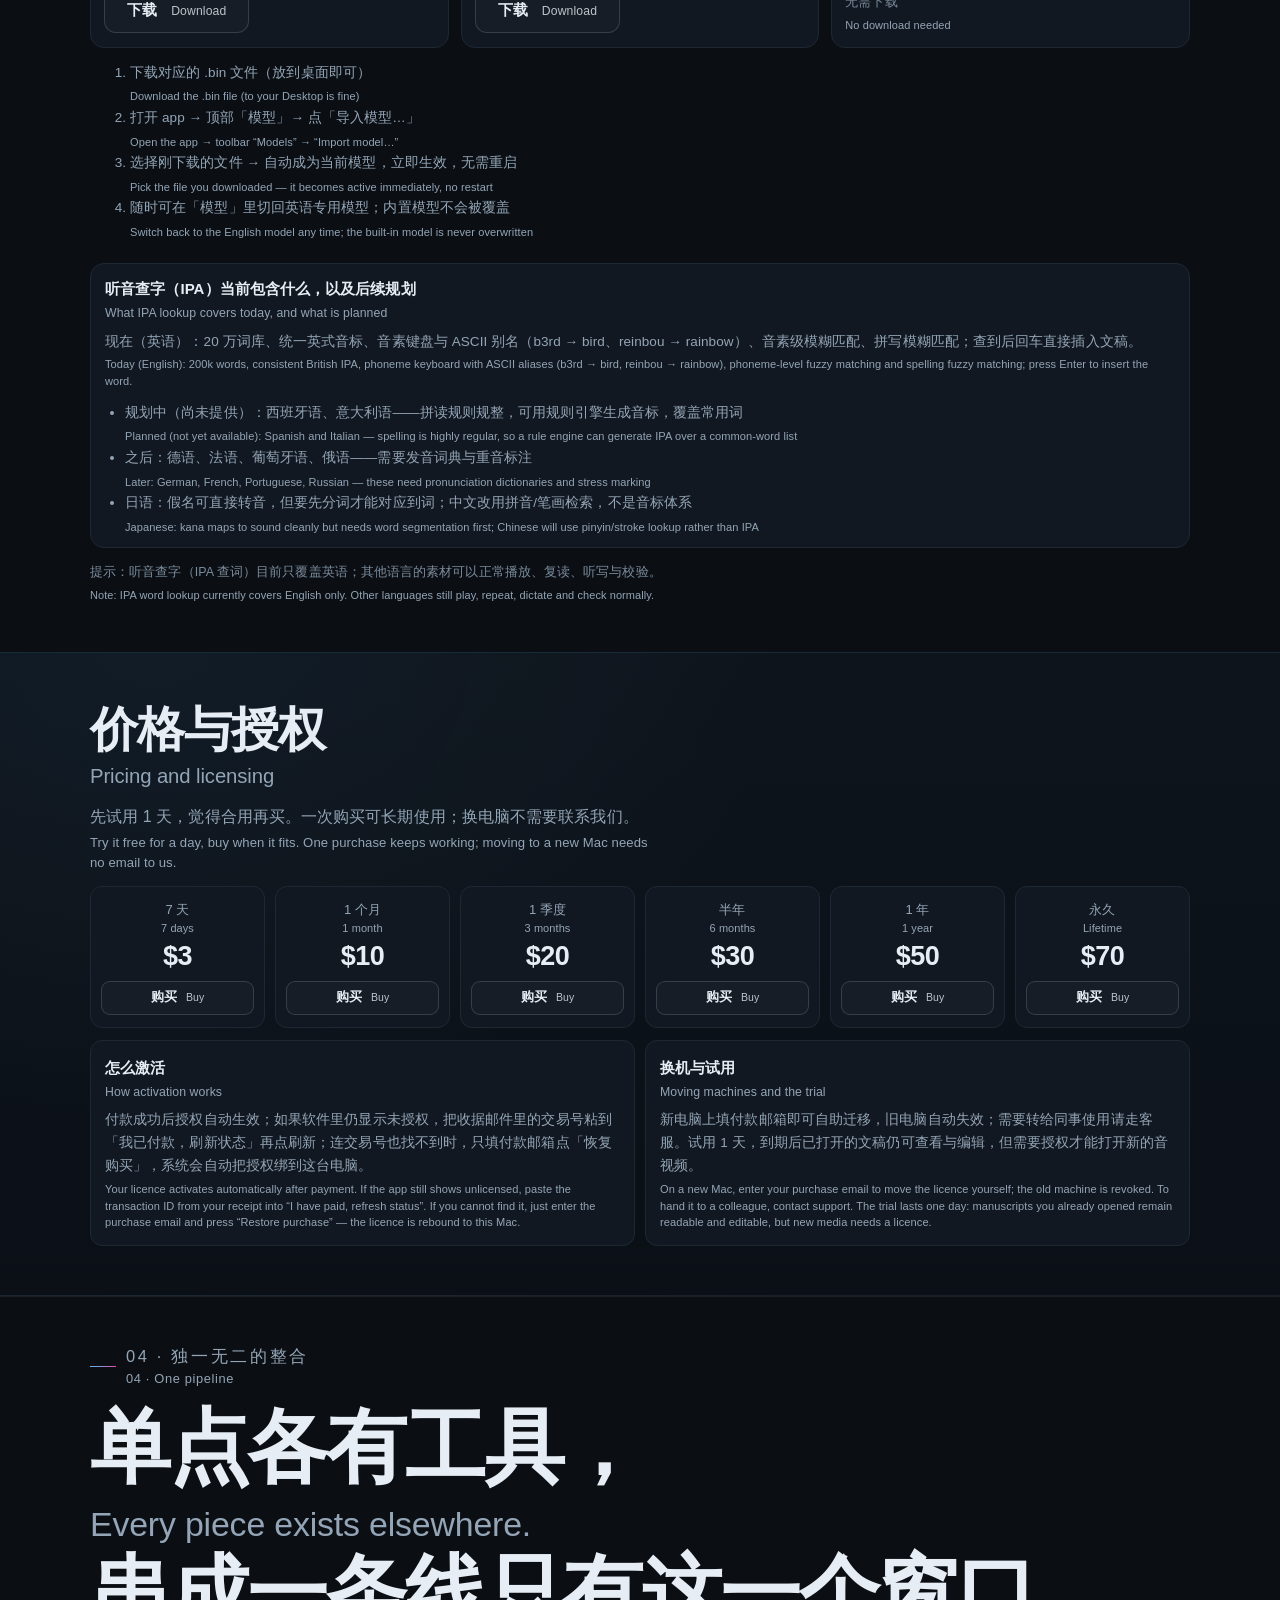
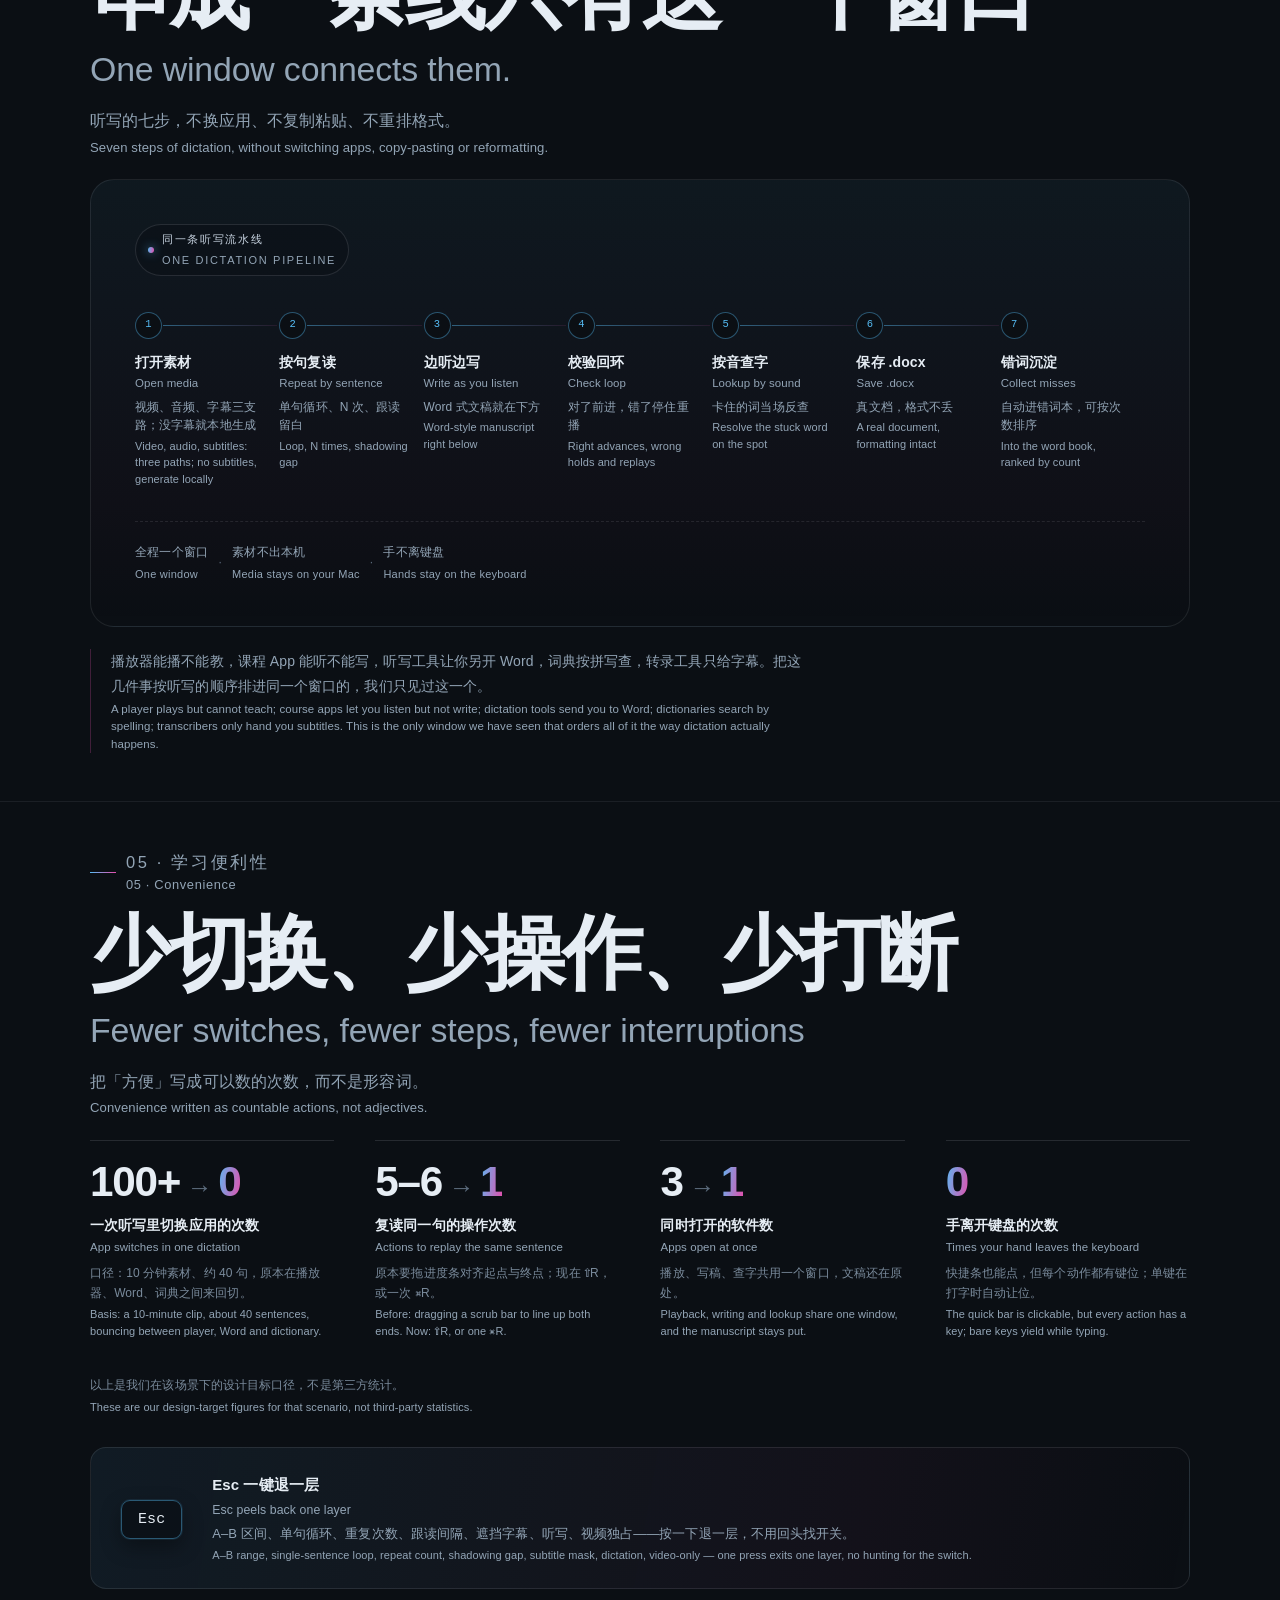
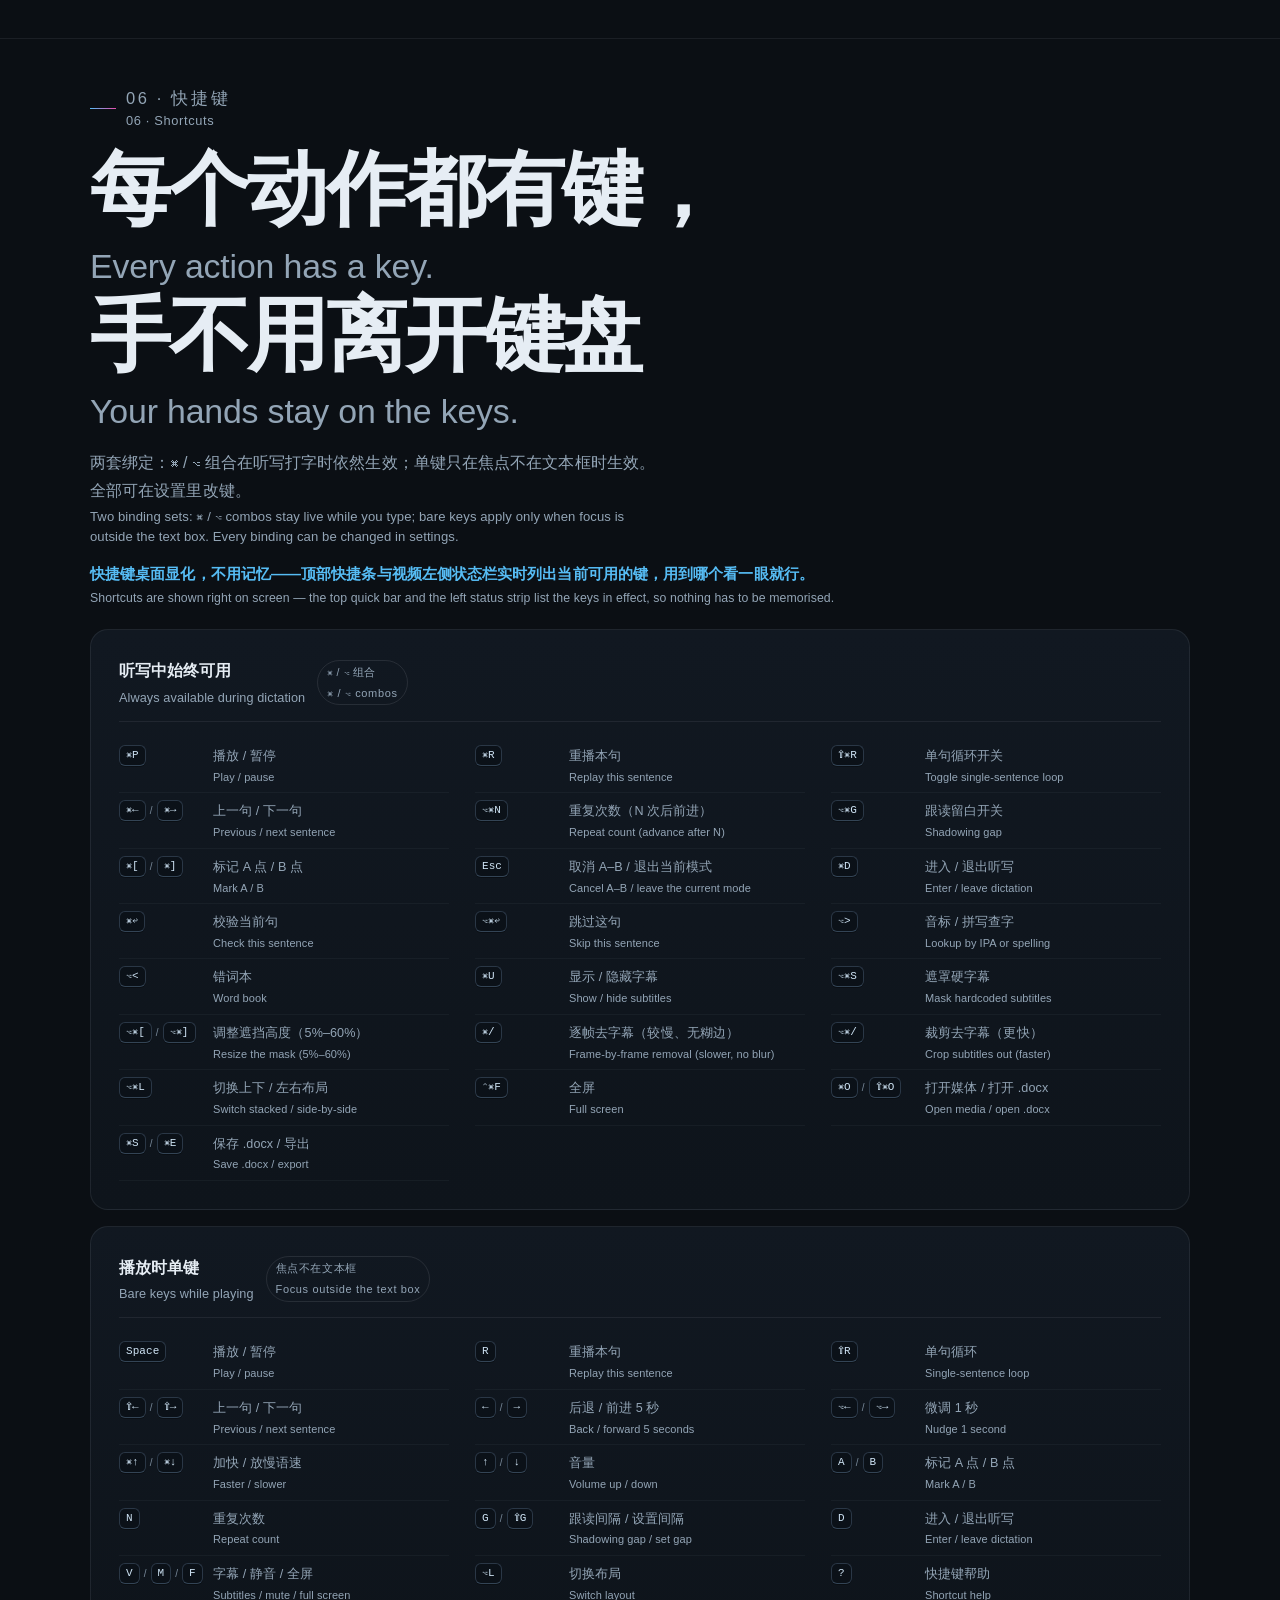
==== commit 02671902: "hero: 下载按钮与首屏说明不再只写 macOS，改为 macOS（Apple 芯片/Intel）+ Windows" ====
--- a/index.html
+++ b/index.html
@@ -71,14 +71,14 @@
           <div class="cta">
             <a class="btn btn-primary" href="#download">
               <svg class="ico" viewBox="0 0 24 24" width="17" height="17" fill="none" stroke="currentColor" stroke-width="2" stroke-linecap="round" stroke-linejoin="round" aria-hidden="true"><path d="M12 3v12"/><path d="M7 11l5 5 5-5"/><path d="M4 20h16"/></svg>
-              <span data-i18n="cta_dl">下载 macOS 版</span>
+              <span data-i18n="cta_dl">下载（macOS / Windows）</span>
             </a>
             <a class="btn btn-ghost" href="#pipeline">
               <span data-i18n="cta_how">看它怎么工作</span>
               <svg class="ico" viewBox="0 0 24 24" width="15" height="15" fill="none" stroke="currentColor" stroke-width="2" stroke-linecap="round" stroke-linejoin="round" aria-hidden="true"><path d="M5 12h14"/><path d="M13 6l6 6-6 6"/></svg>
             </a>
           </div>
-          <p class="hero-meta" data-i18n="hero_meta">付费软件 · 1 天免费试用 · macOS 13+ · Apple 芯片 · 素材不出本机</p>
+          <p class="hero-meta" data-i18n="hero_meta">付费软件 · 1 天免费试用 · macOS 13+（Apple 芯片 / Intel）与 Windows x64 · 素材不出本机</p>
         </div>
 
         <aside class="facts" aria-label="产品要点" data-i18n-aria="facts_label">
@@ -890,17 +890,18 @@
           <p class="eyebrow"><span class="eb-line" aria-hidden="true"></span><span data-i18n="sec7_eb">07 · 下载</span></p>
           <h2 data-i18n="dl_h">下载 SentenceEcho</h2>
           <p class="dl-sub" data-i18n="dl_p">1 天免费试用，之后按需购买（见「价格与授权」）。macOS 13 或更新，Apple 芯片。安装包未做 Apple 签名——第一次打开请右键 →「打开」。</p>
-          <div class="cta">
+          <div class="cta dl-three">
             <a class="btn btn-primary btn-lg" id="dlbtn" href="https://github.com/xwindowscn/sentenceecho-downloads/releases/latest/download/SentenceEcho-AppleSilicon.dmg" target="_blank" rel="noopener">
               <svg class="ico" viewBox="0 0 24 24" width="18" height="18" fill="none" stroke="currentColor" stroke-width="2" stroke-linecap="round" stroke-linejoin="round" aria-hidden="true"><path d="M12 3v12"/><path d="M7 11l5 5 5-5"/><path d="M4 20h16"/></svg>
-              <span data-i18n="dl_btn">下载 .dmg（约 160 MB）</span>
+              <span data-i18n="dl_btn">Apple 芯片 Mac（约 168 MB）</span>
             </a>
-          </div>
-          <p class="dl-alt">
-            <a id="dlintel" href="https://github.com/xwindowscn/sentenceecho-downloads/releases/latest/download/SentenceEcho-Intel.dmg" target="_blank" rel="noopener" data-i18n="dl_intel">macOS Intel</a>
-            <span class="dl-sep">·</span>
-            <a id="dlwin" href="https://github.com/xwindowscn/sentenceecho-downloads/releases/latest/download/SentenceEcho-Windows.zip" target="_blank" rel="noopener" data-i18n="dl_win">Windows</a>
-          </p>
+            <a class="btn btn-ghost btn-lg" id="dlintel" href="https://github.com/xwindowscn/sentenceecho-downloads/releases/latest/download/SentenceEcho-Intel.dmg" target="_blank" rel="noopener">
+              <span data-i18n="dl_intel">Intel 芯片 Mac（约 141 MB）</span>
+            </a>
+            <a class="btn btn-ghost btn-lg" id="dlwin" href="https://github.com/xwindowscn/sentenceecho-downloads/releases/latest/download/SentenceEcho-Windows.zip" target="_blank" rel="noopener">
+              <span data-i18n="dl_win">Windows x64（约 322 MB）</span>
+            </a>
+          </div>
           <ol class="dl-steps">
             <li data-i18n="dl_s1">下载后打开 .dmg，双击 SentenceEcho。</li>
             <li data-i18n="dl_s2">被系统拦下时：打开「系统设置 → 隐私与安全性」，向下滚到「安全性」，点「仍要打开」并验证密码/指纹（新版 macOS 已取消「右键 → 打开」这个捷径）。</li>
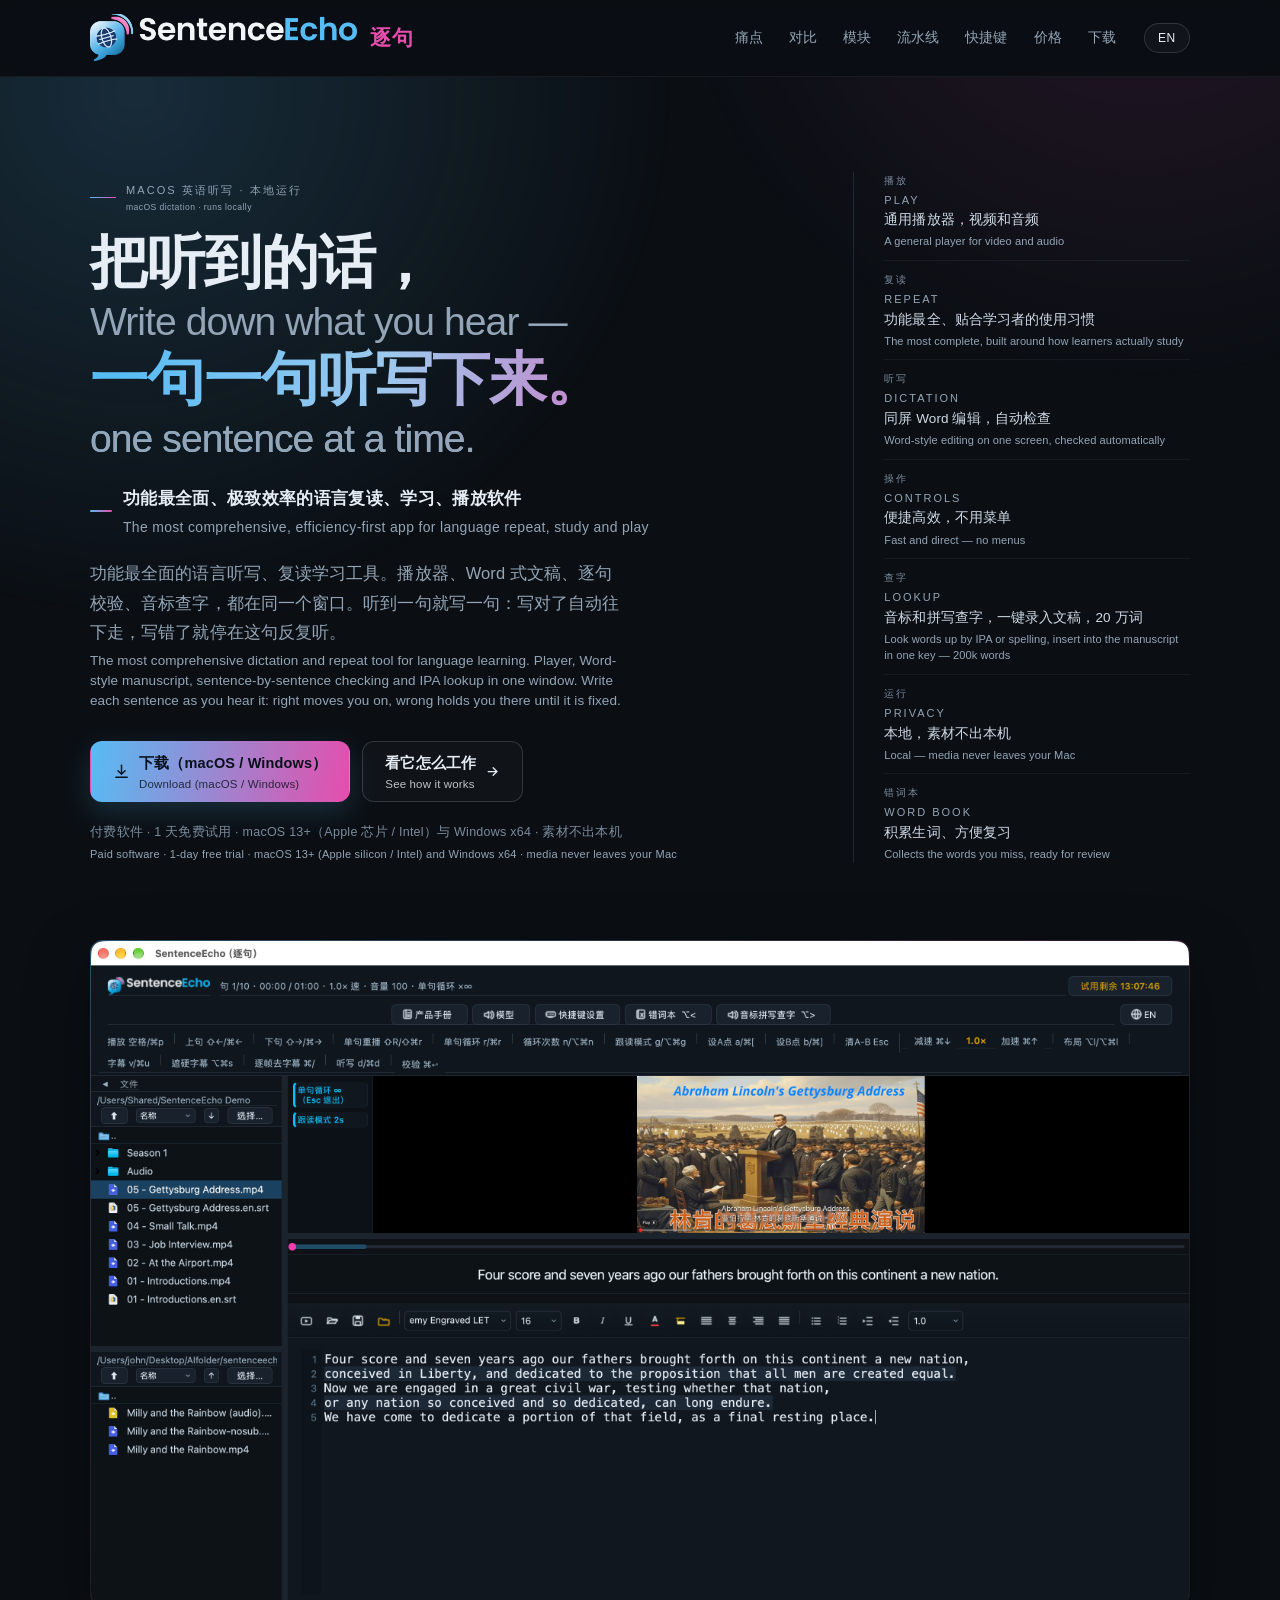
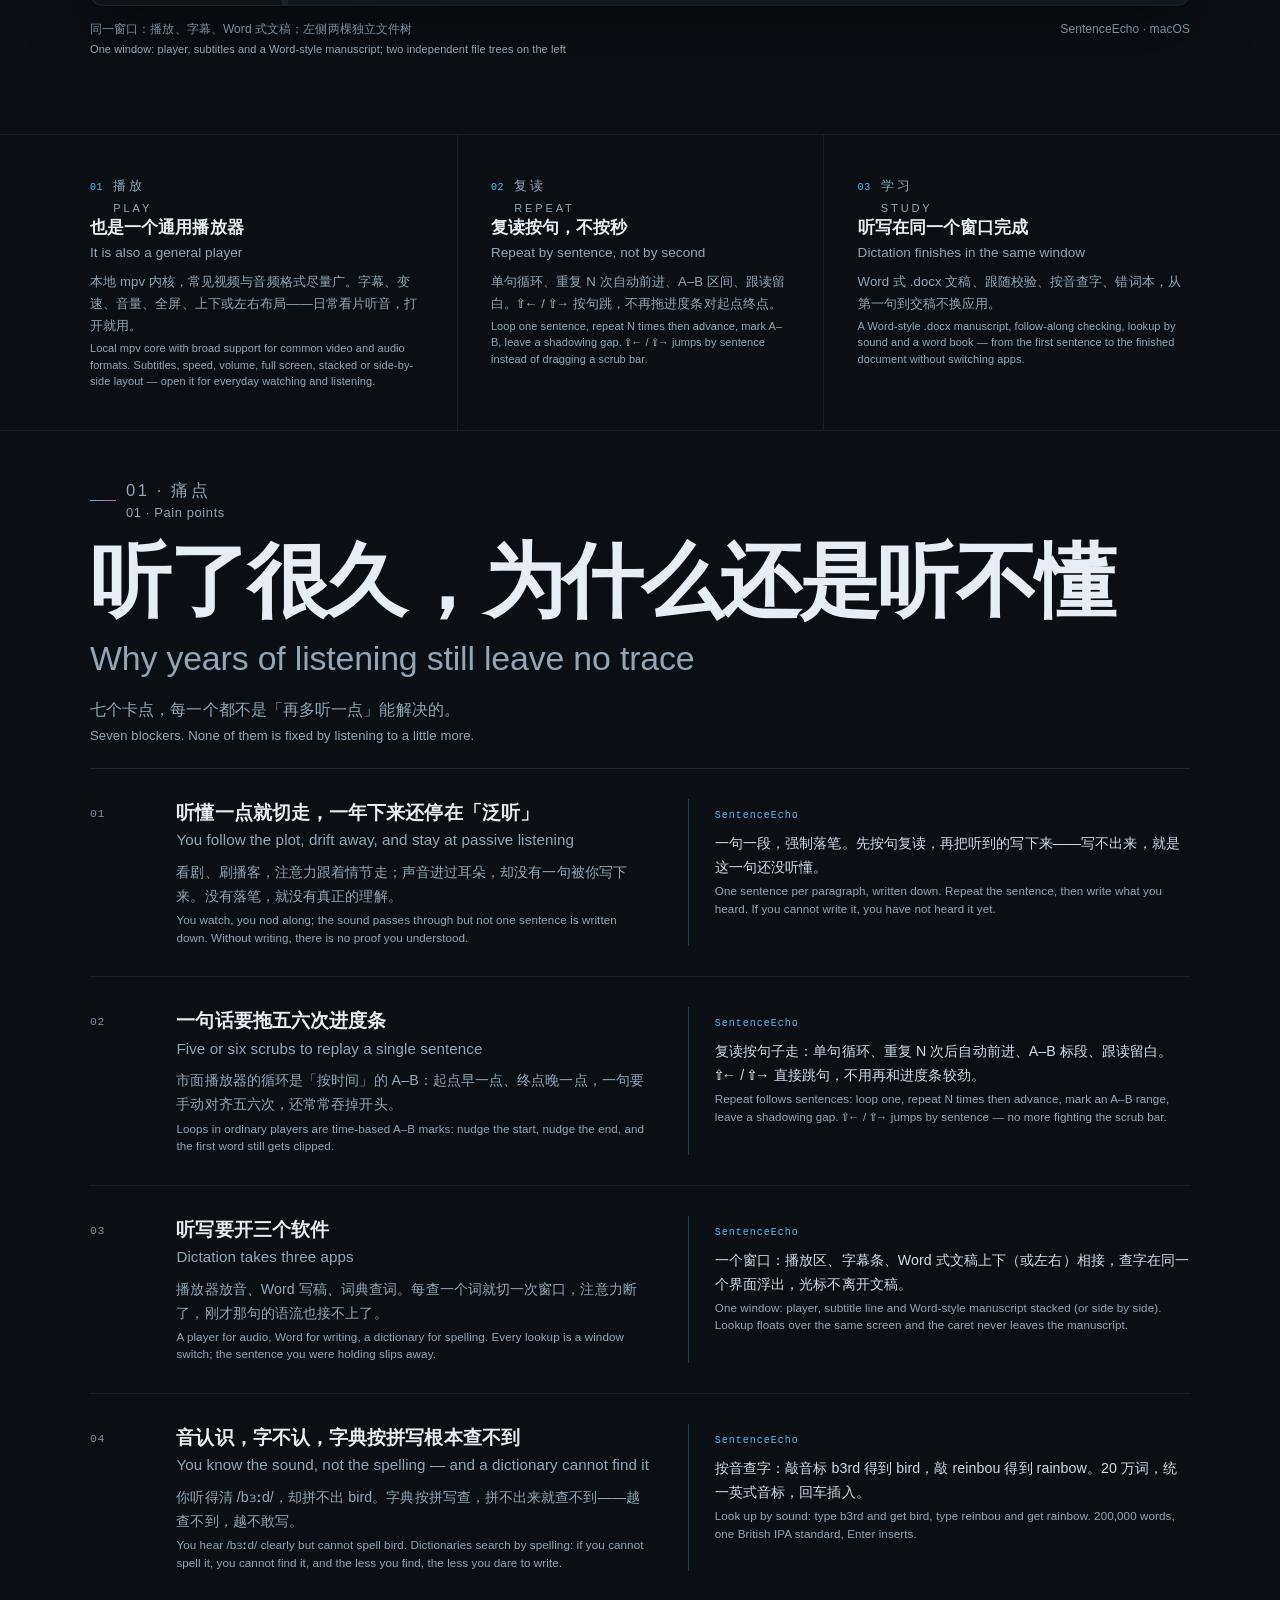
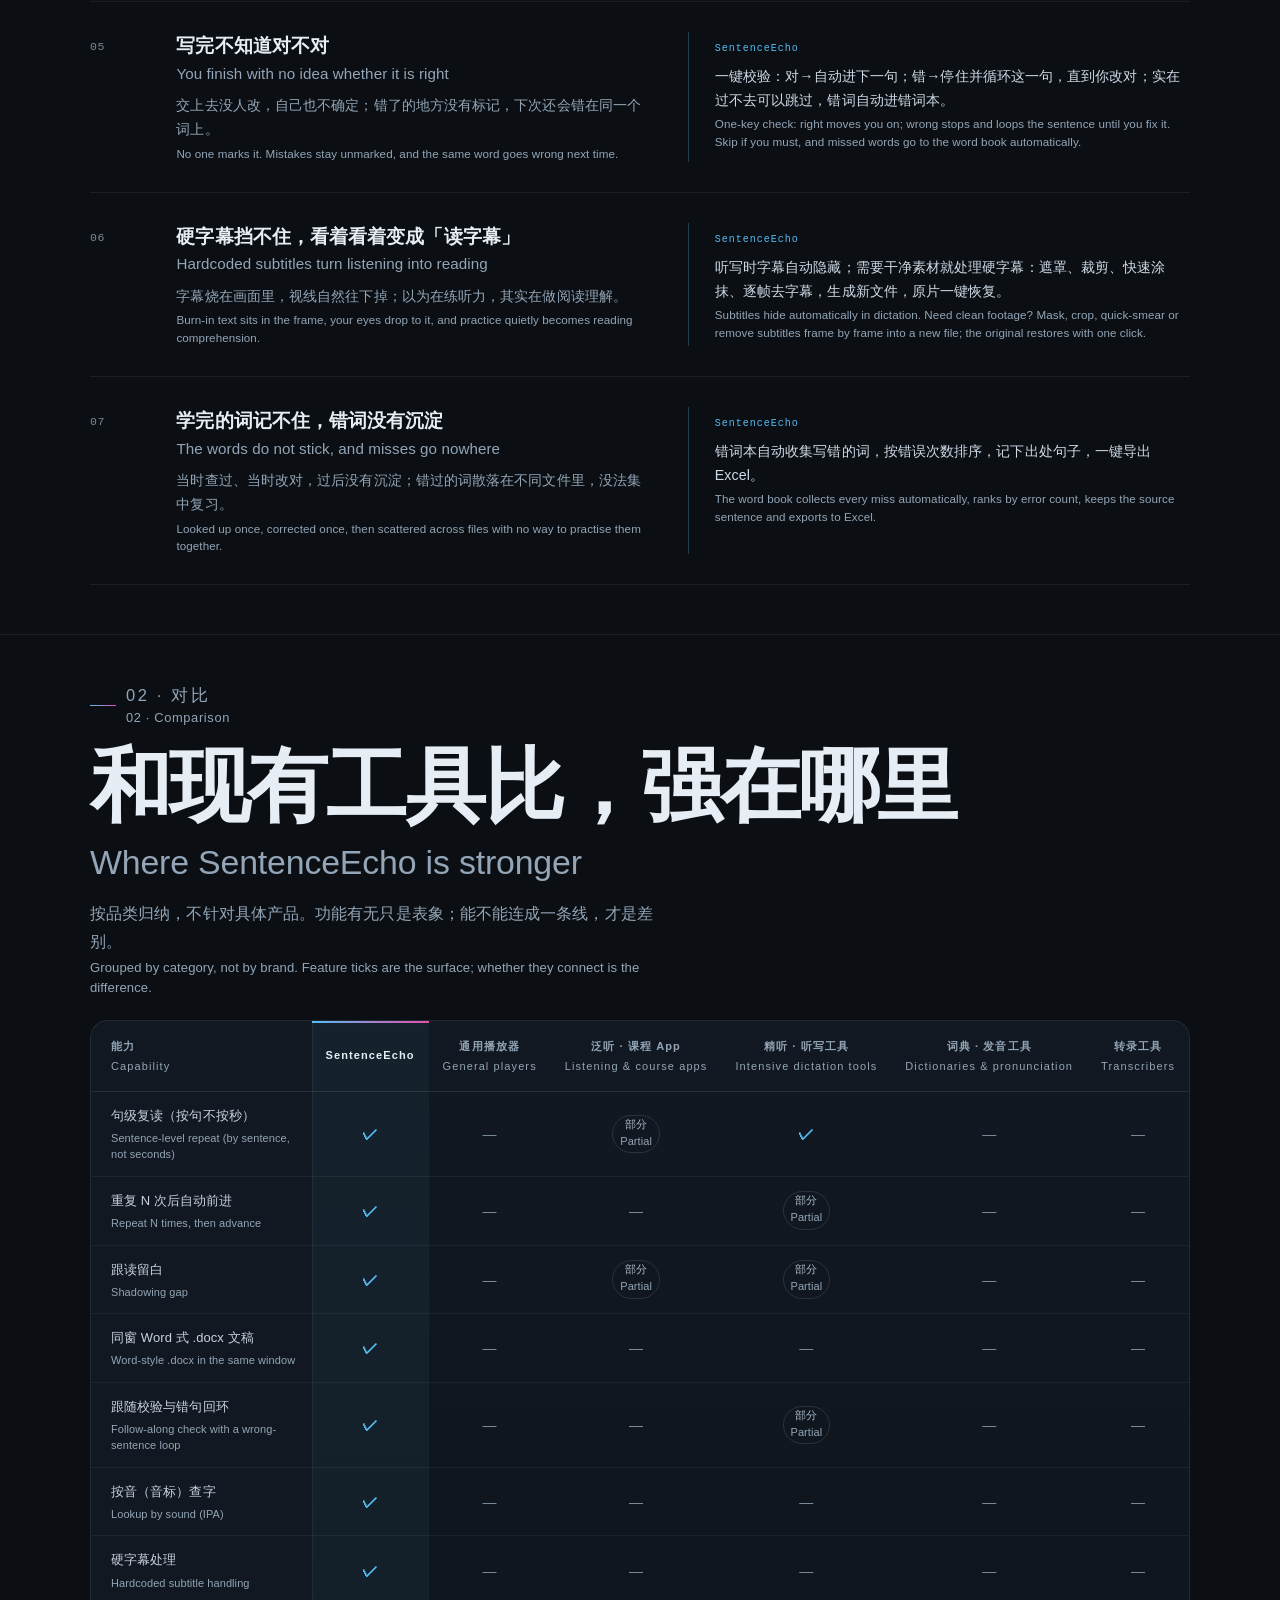
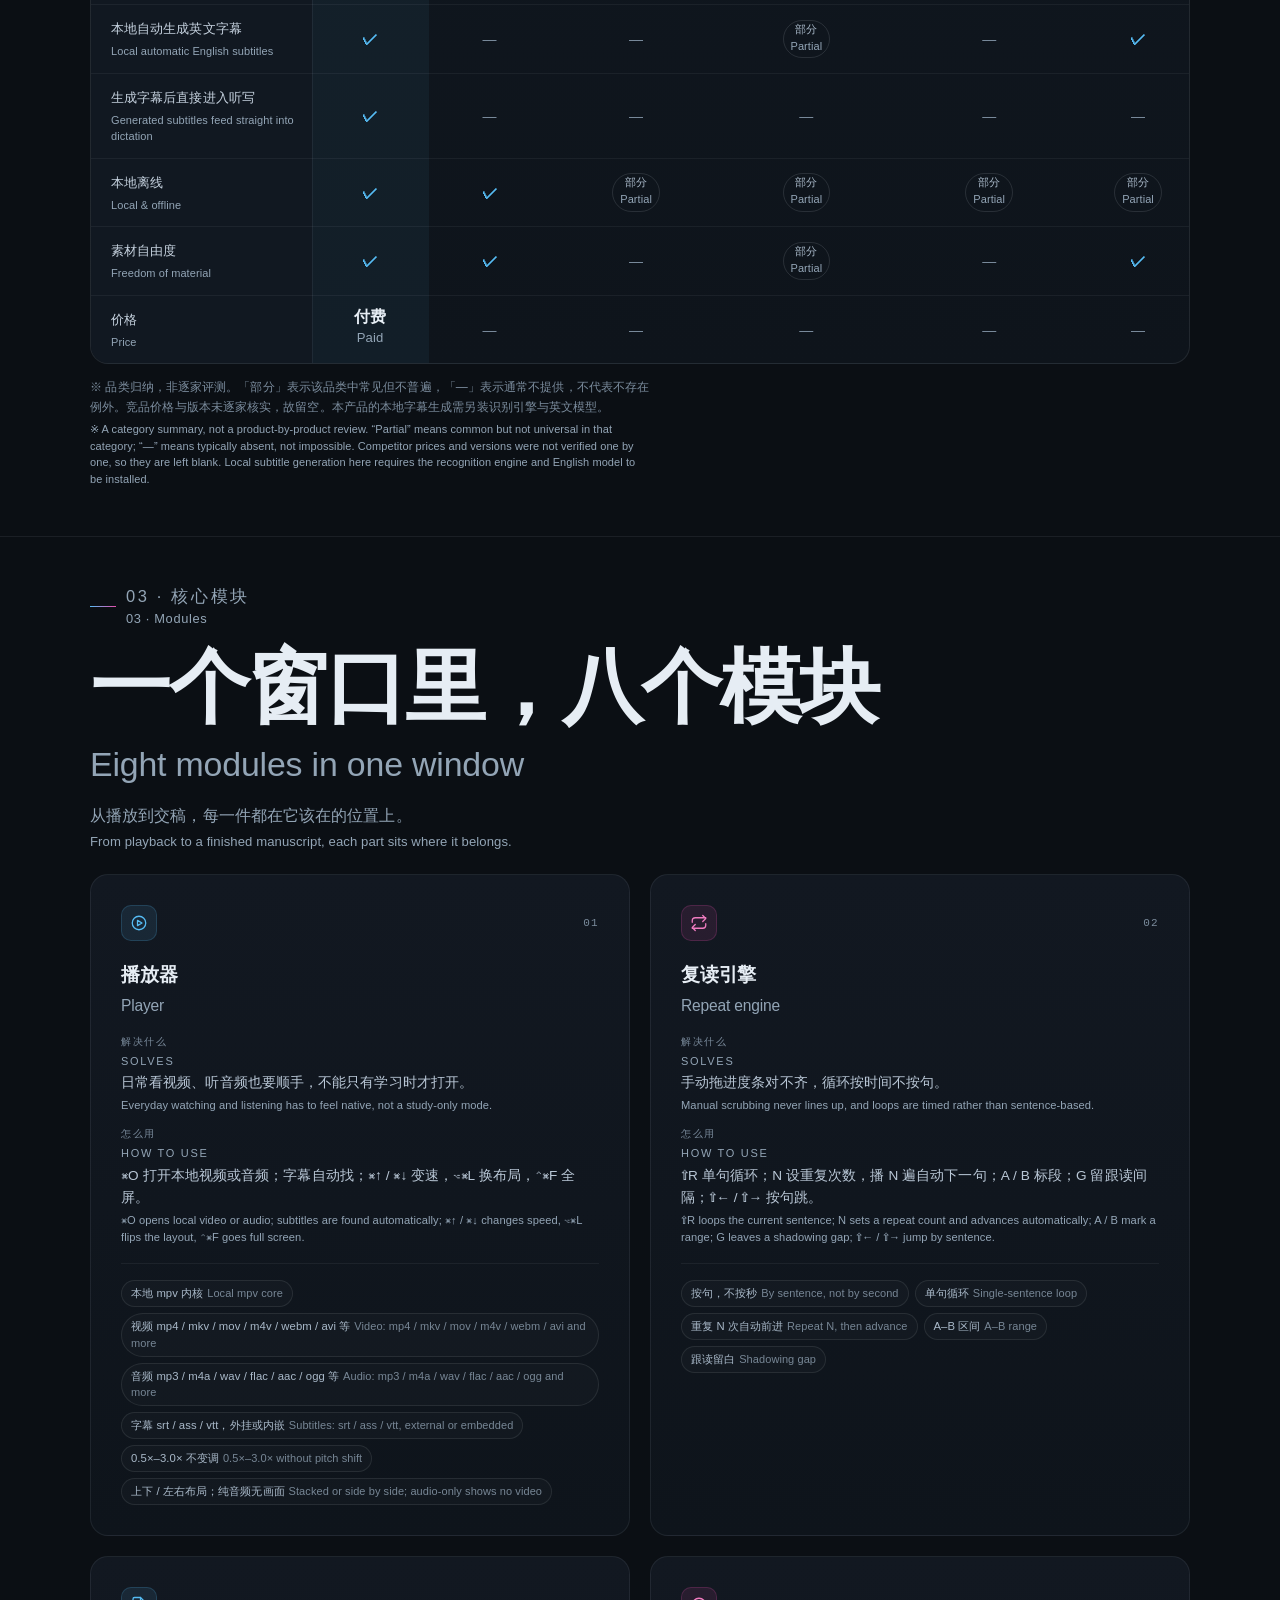
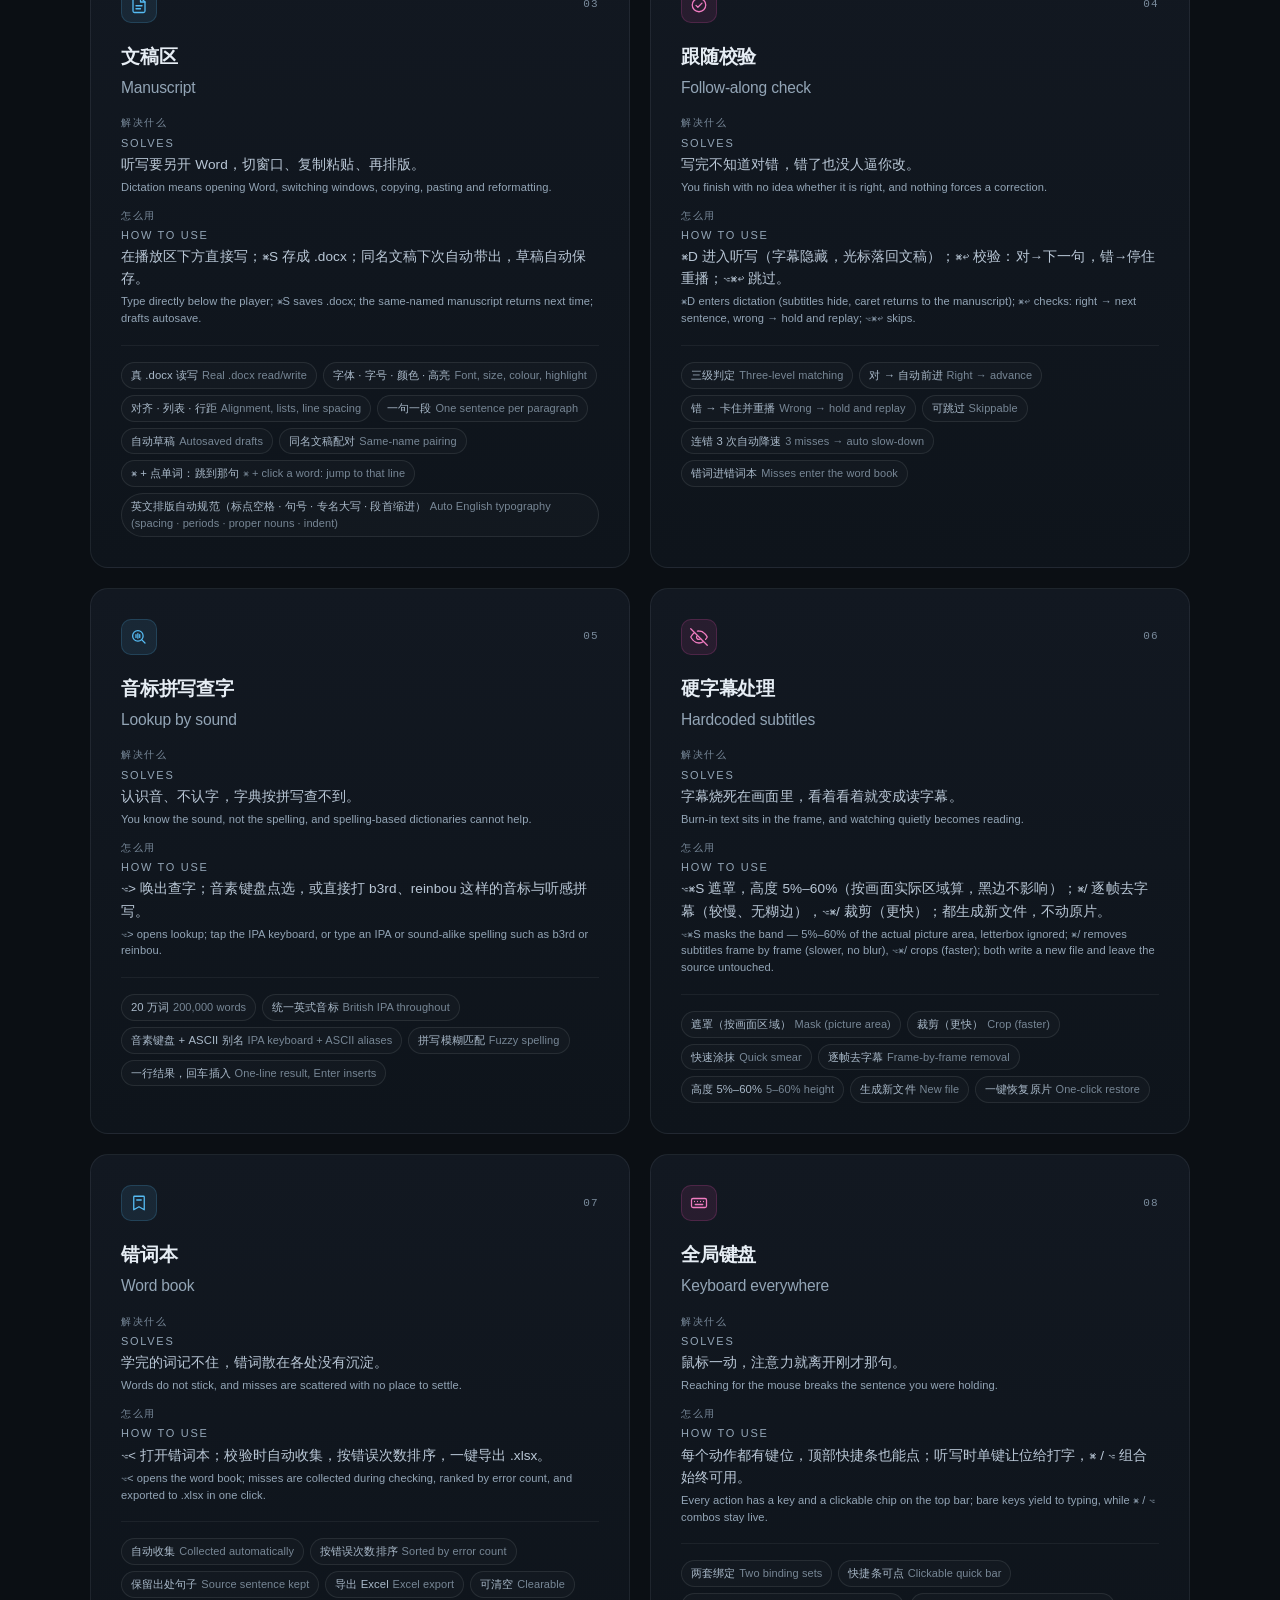
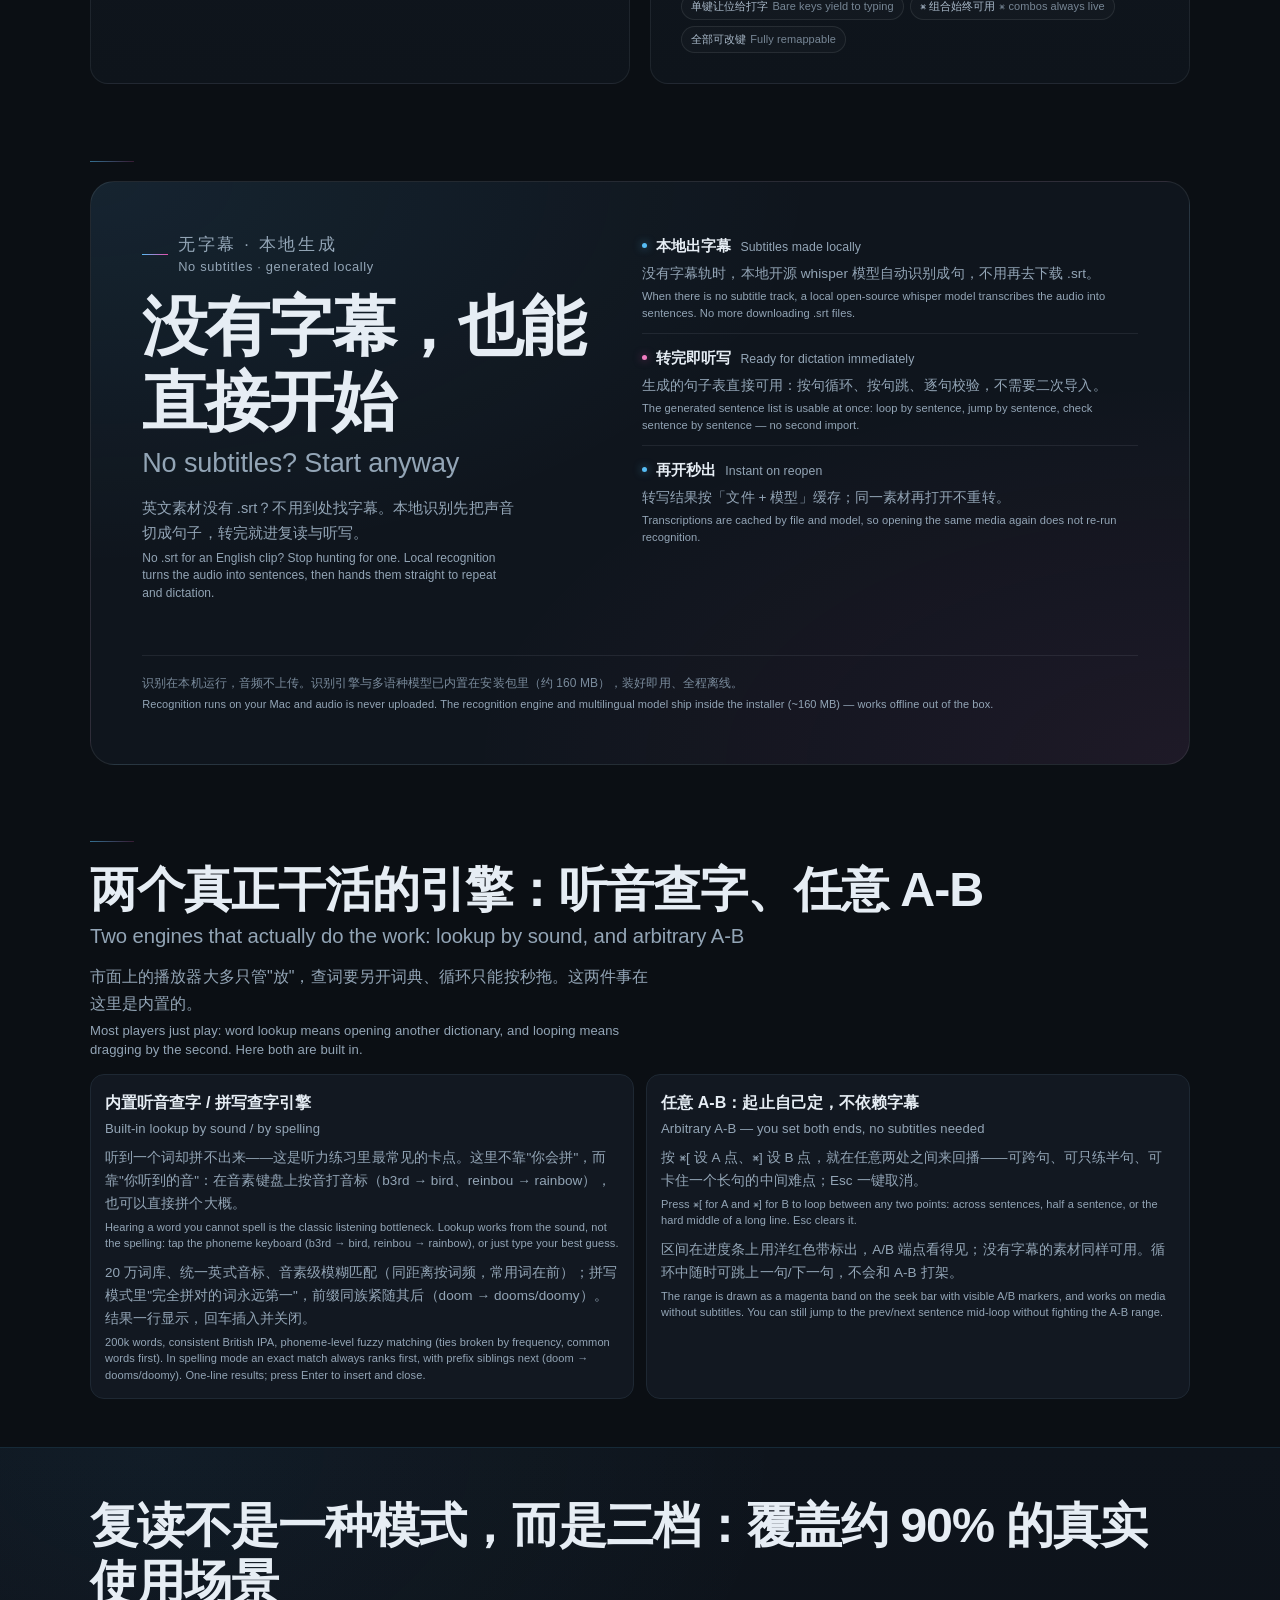
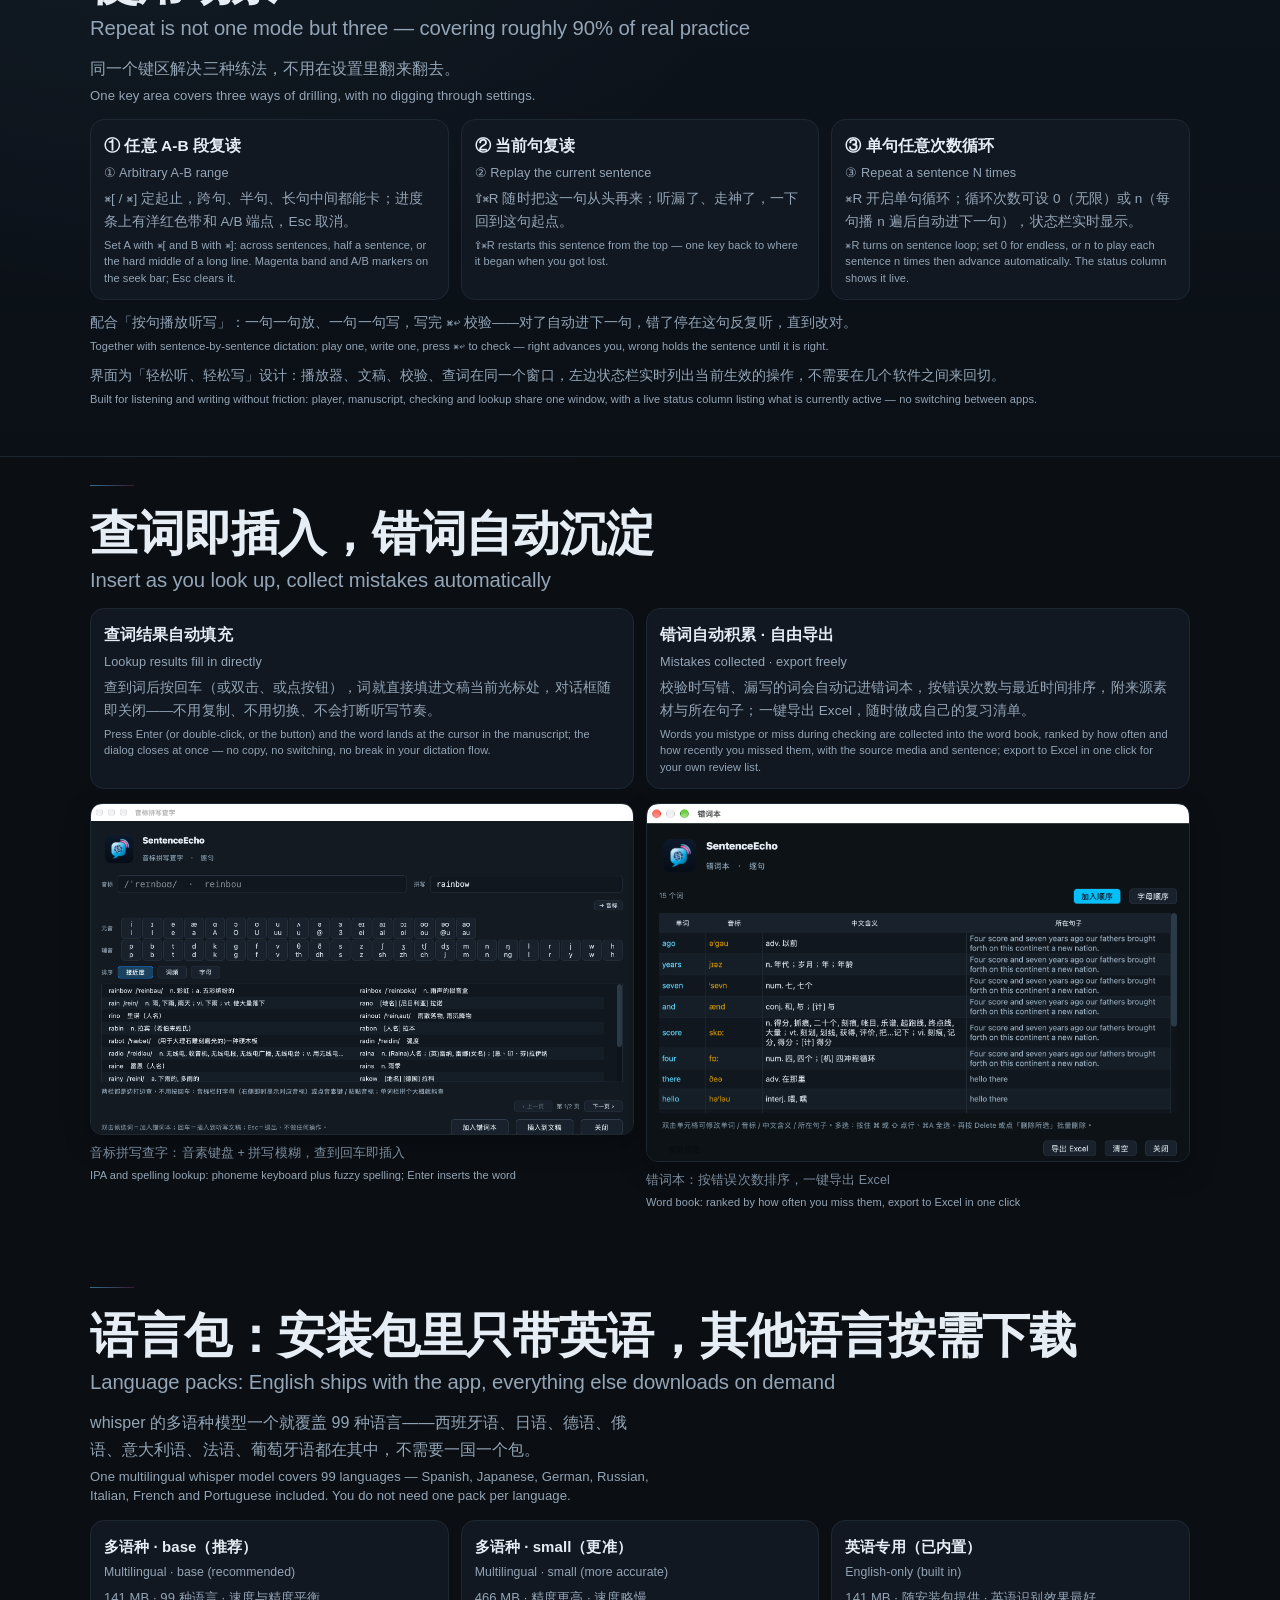
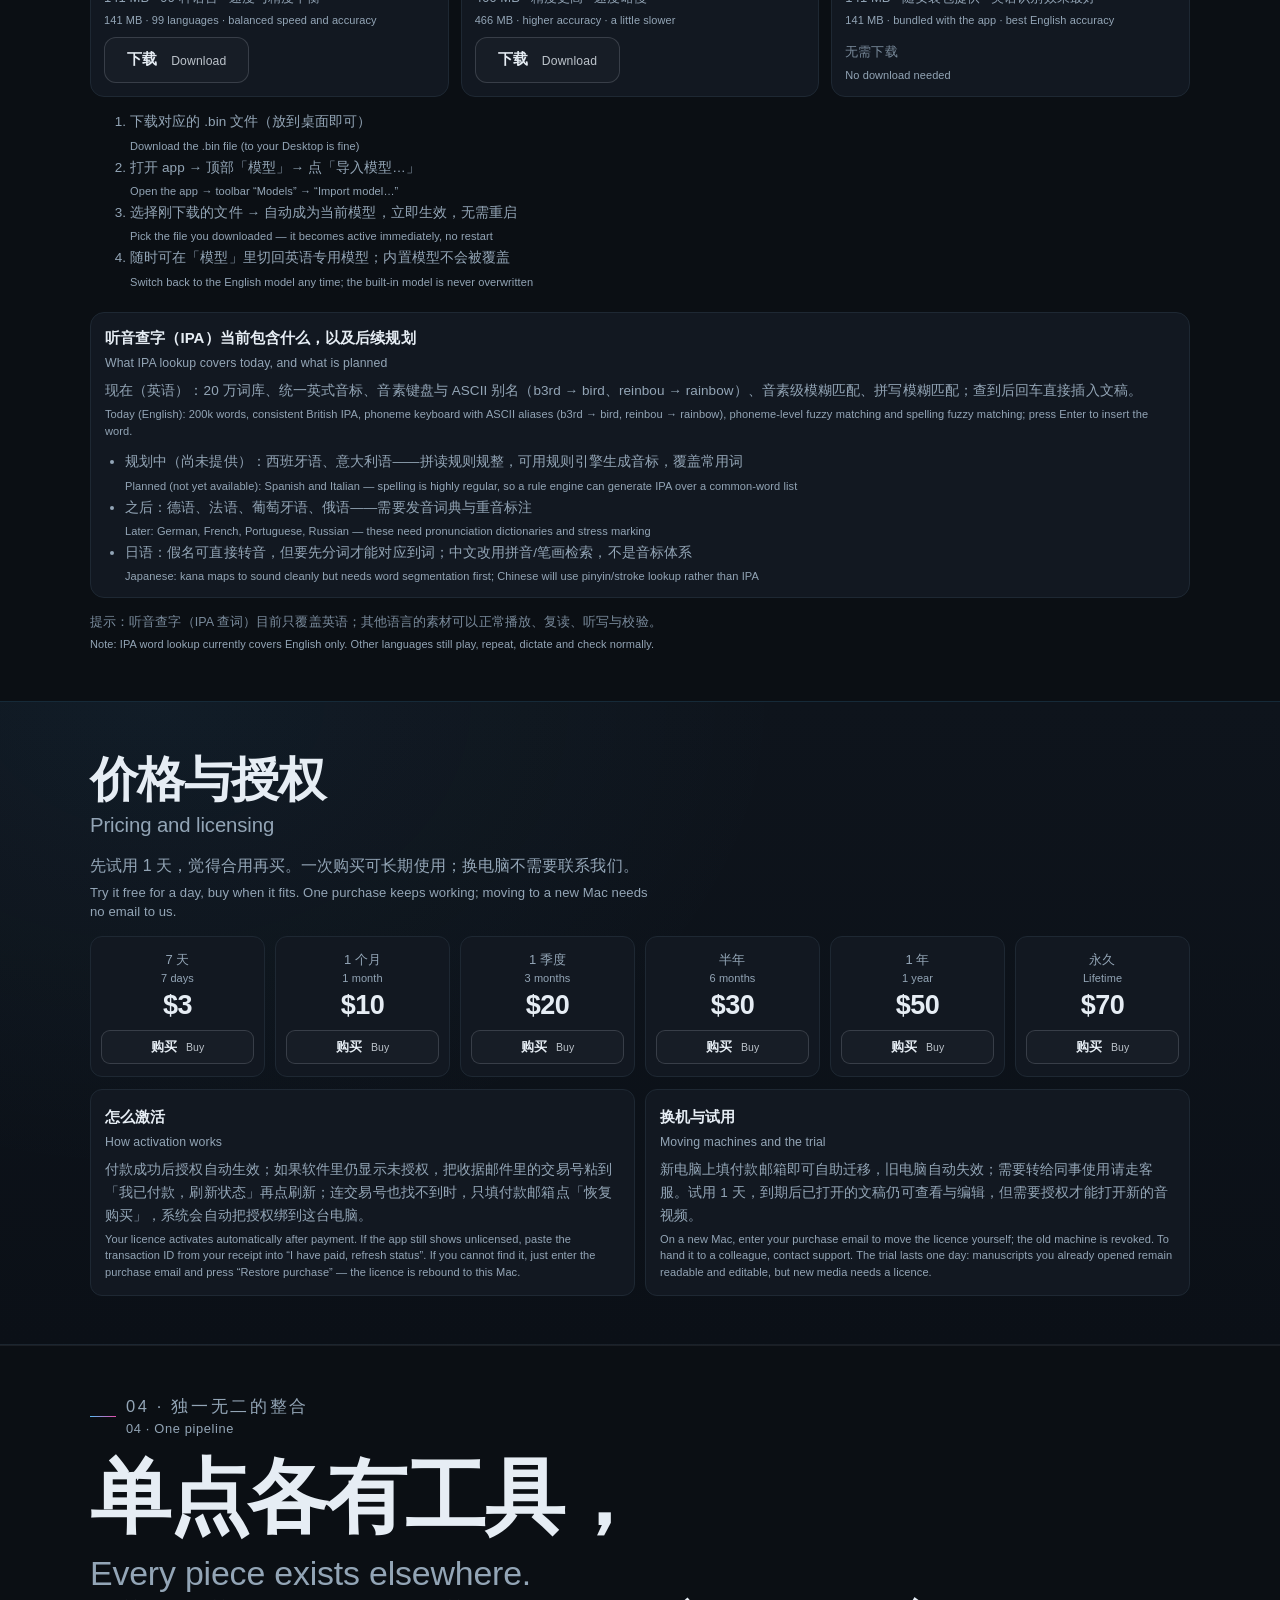
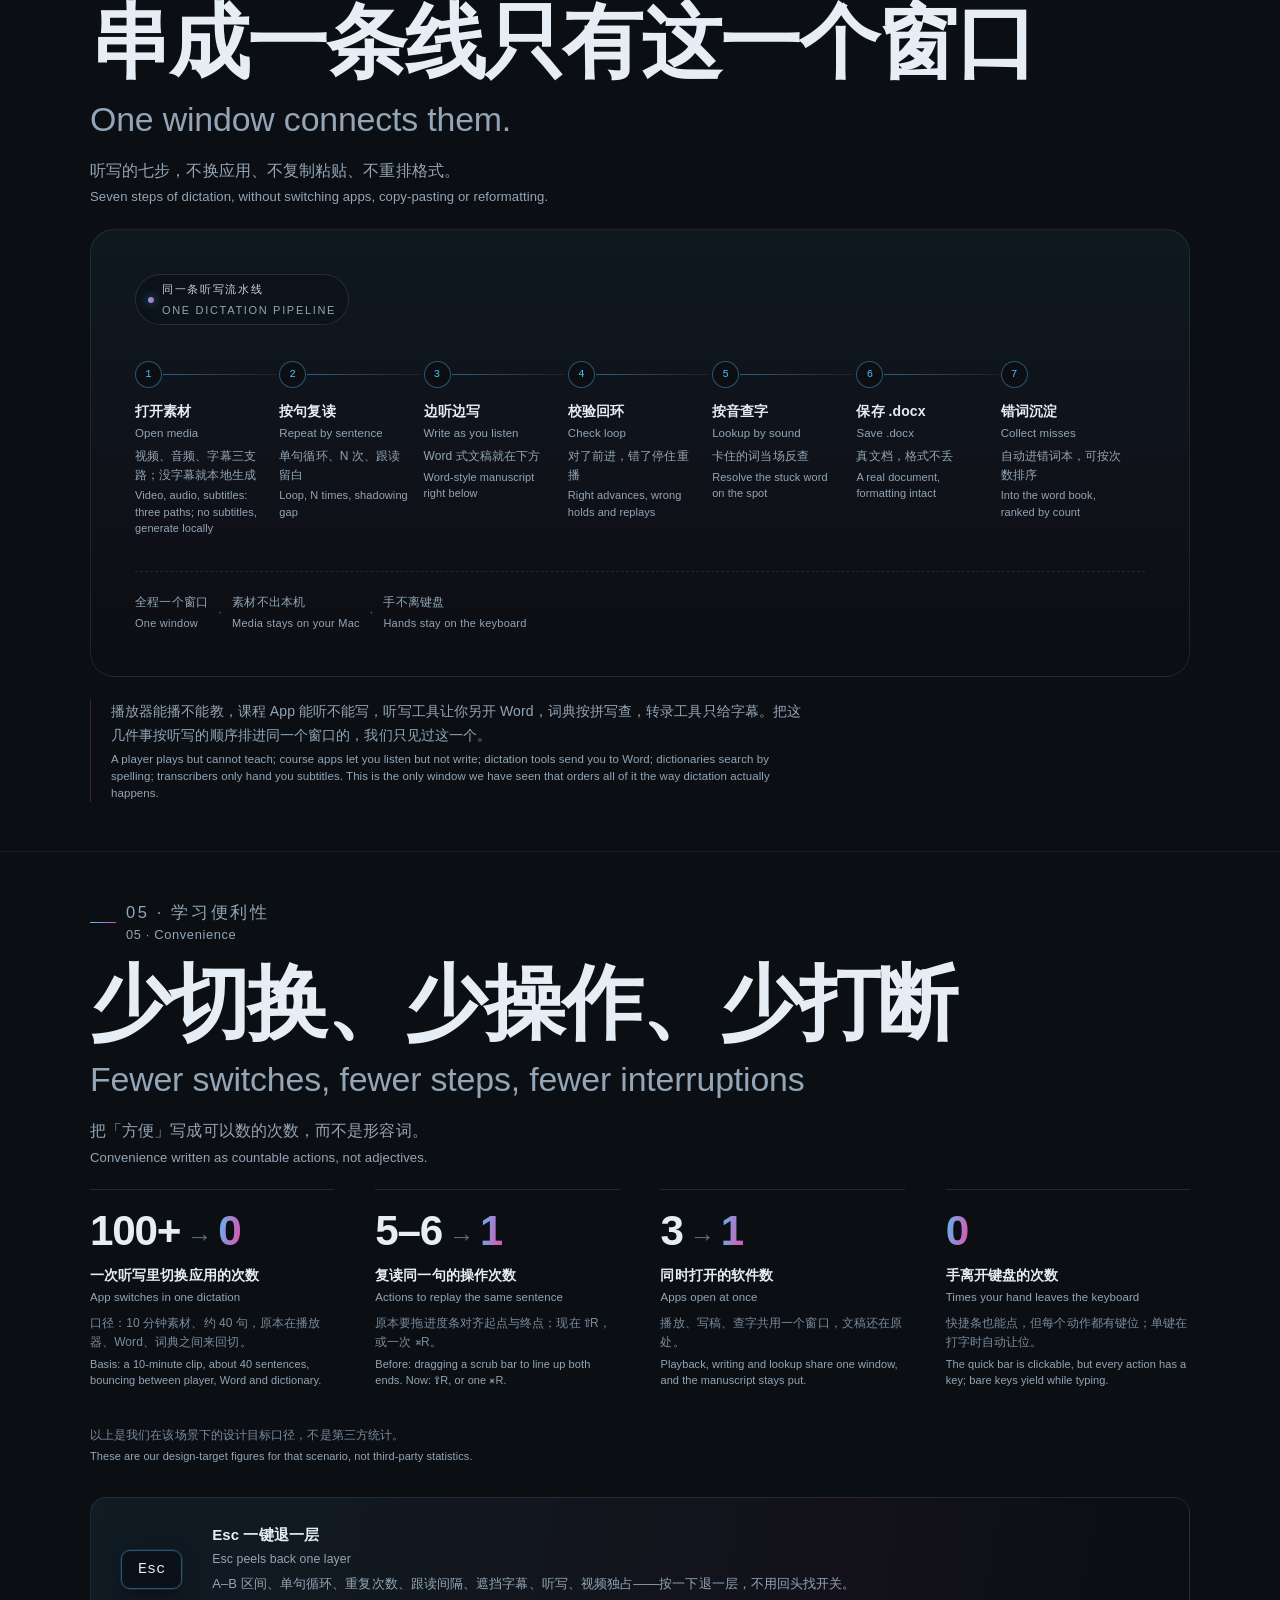
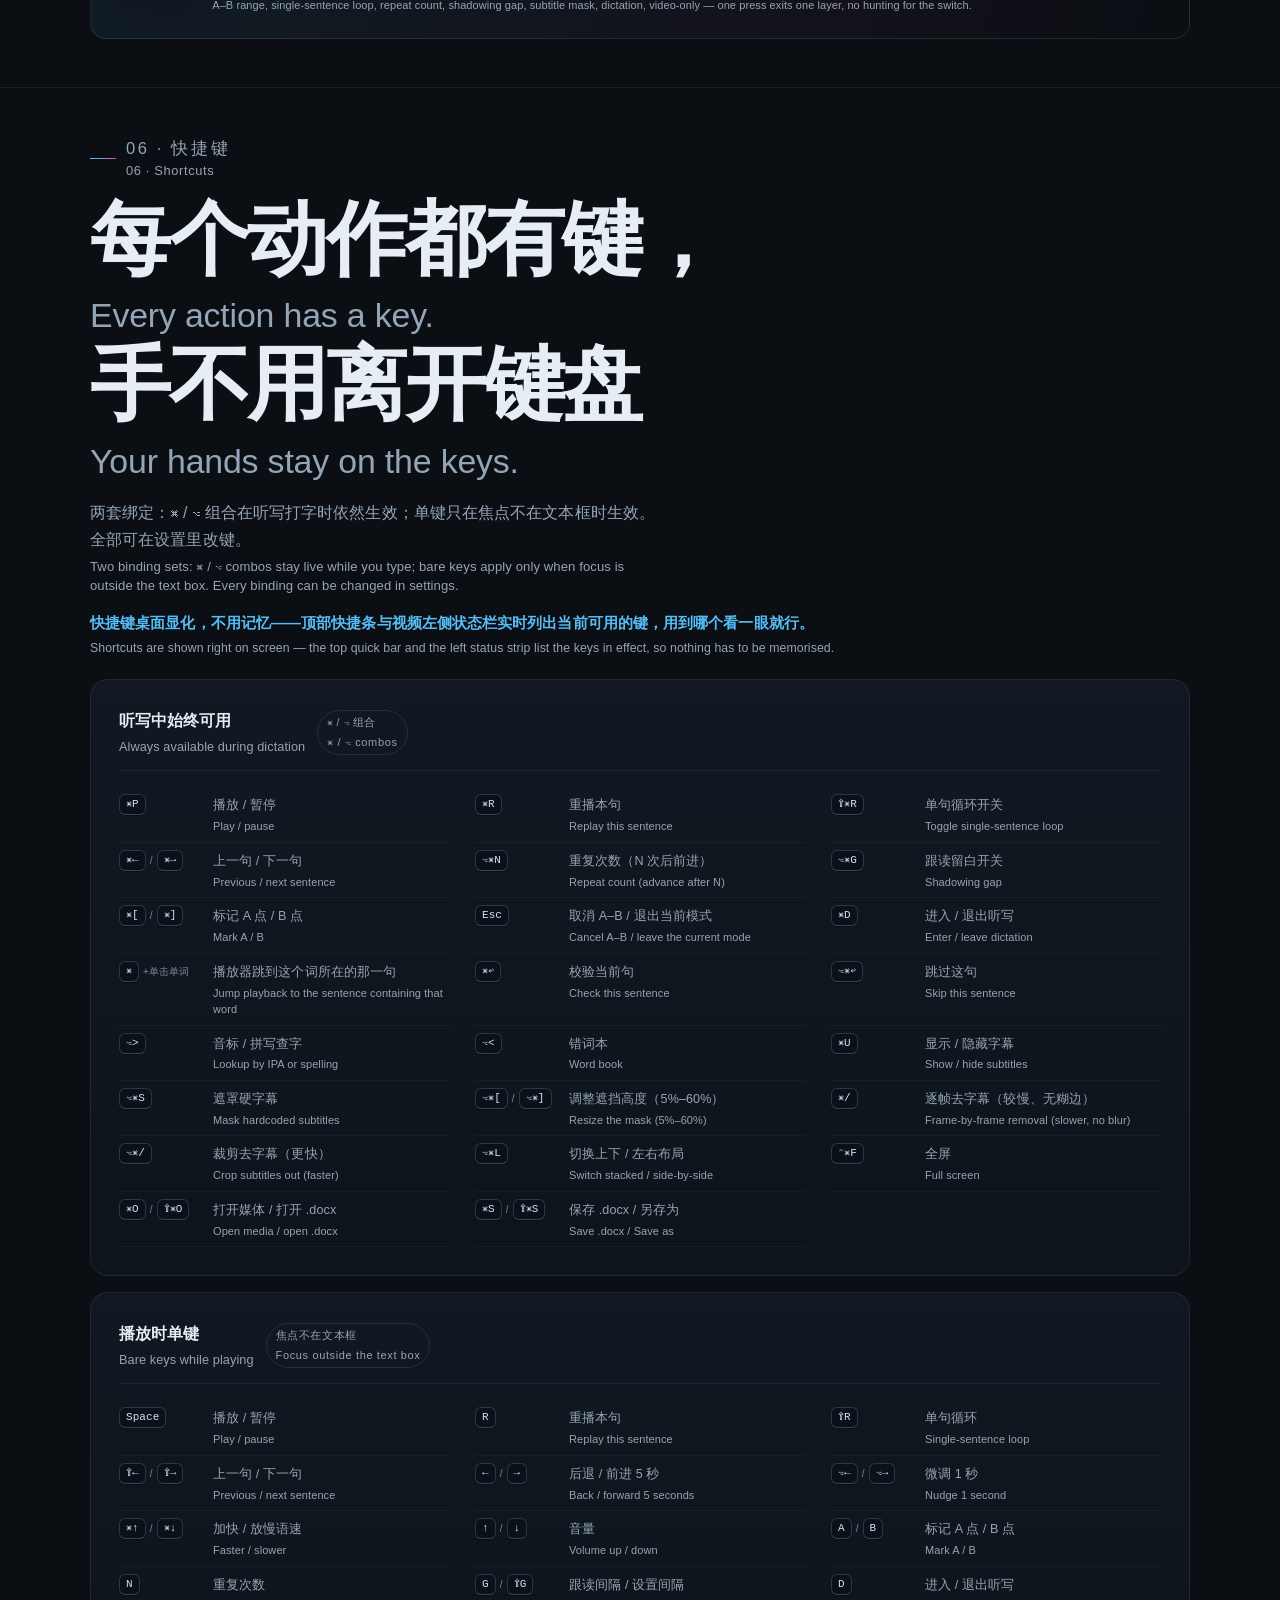
==== commit e7cf1bbc: "feat(copy): 补 ⌘+点词定位与英文排版自动规范；保存键位更正为 ⌘S/⇧⌘S - 模块三新增：⌘ + 点单词 → 播放器跳到那句 - 模块三新增：英文排版自动规范（标点空格 · 句号 · " ====
--- a/index.html
+++ b/index.html
@@ -422,6 +422,8 @@
             <li data-i18n="m3_c4">一句一段</li>
             <li data-i18n="m3_c5">自动草稿</li>
             <li data-i18n="m3_c6">同名文稿配对</li>
+            <li data-i18n="m3_c7">⌘ + 点单词：跳到那句</li>
+            <li data-i18n="m3_c8">英文排版自动规范（标点空格 · 句号 · 专名大写 · 段首缩进）</li>
           </ul>
         </article>
 
@@ -840,6 +842,7 @@
           <div class="krow"><span class="kbd"><kbd>⌘[</kbd><i>/</i><kbd>⌘]</kbd></span><span class="kdesc" data-i18n="k_markab">标记 A 点 / B 点</span></div>
           <div class="krow"><span class="kbd"><kbd>Esc</kbd></span><span class="kdesc" data-i18n="k_clear_ab">取消 A–B / 退出当前模式</span></div>
           <div class="krow"><span class="kbd"><kbd>⌘D</kbd></span><span class="kdesc" data-i18n="k_dict">进入 / 退出听写</span></div>
+          <div class="krow"><span class="kbd"><kbd>⌘</kbd><i>+单击单词</i></span><span class="kdesc" data-i18n="k_seek">播放器跳到这个词所在的那一句</span></div>
           <div class="krow"><span class="kbd"><kbd>⌘↩</kbd></span><span class="kdesc" data-i18n="k_check">校验当前句</span></div>
           <div class="krow"><span class="kbd"><kbd>⌥⌘↩</kbd></span><span class="kdesc" data-i18n="k_skip">跳过这句</span></div>
           <div class="krow"><span class="kbd"><kbd>⌥&gt;</kbd></span><span class="kdesc" data-i18n="k_lookup">音标 / 拼写查字</span></div>
@@ -852,7 +855,7 @@
           <div class="krow"><span class="kbd"><kbd>⌥⌘L</kbd></span><span class="kdesc" data-i18n="k_layout">切换上下 / 左右布局</span></div>
           <div class="krow"><span class="kbd"><kbd>⌃⌘F</kbd></span><span class="kdesc" data-i18n="k_full">全屏</span></div>
           <div class="krow"><span class="kbd"><kbd>⌘O</kbd><i>/</i><kbd>⇧⌘O</kbd></span><span class="kdesc" data-i18n="k_open">打开媒体 / 打开 .docx</span></div>
-          <div class="krow"><span class="kbd"><kbd>⌘S</kbd><i>/</i><kbd>⌘E</kbd></span><span class="kdesc" data-i18n="k_save">保存 .docx / 导出</span></div>
+          <div class="krow"><span class="kbd"><kbd>⌘S</kbd><i>/</i><kbd>⇧⌘S</kbd></span><span class="kdesc" data-i18n="k_save">保存 .docx / 另存为</span></div>
         </div>
       </div>
 
